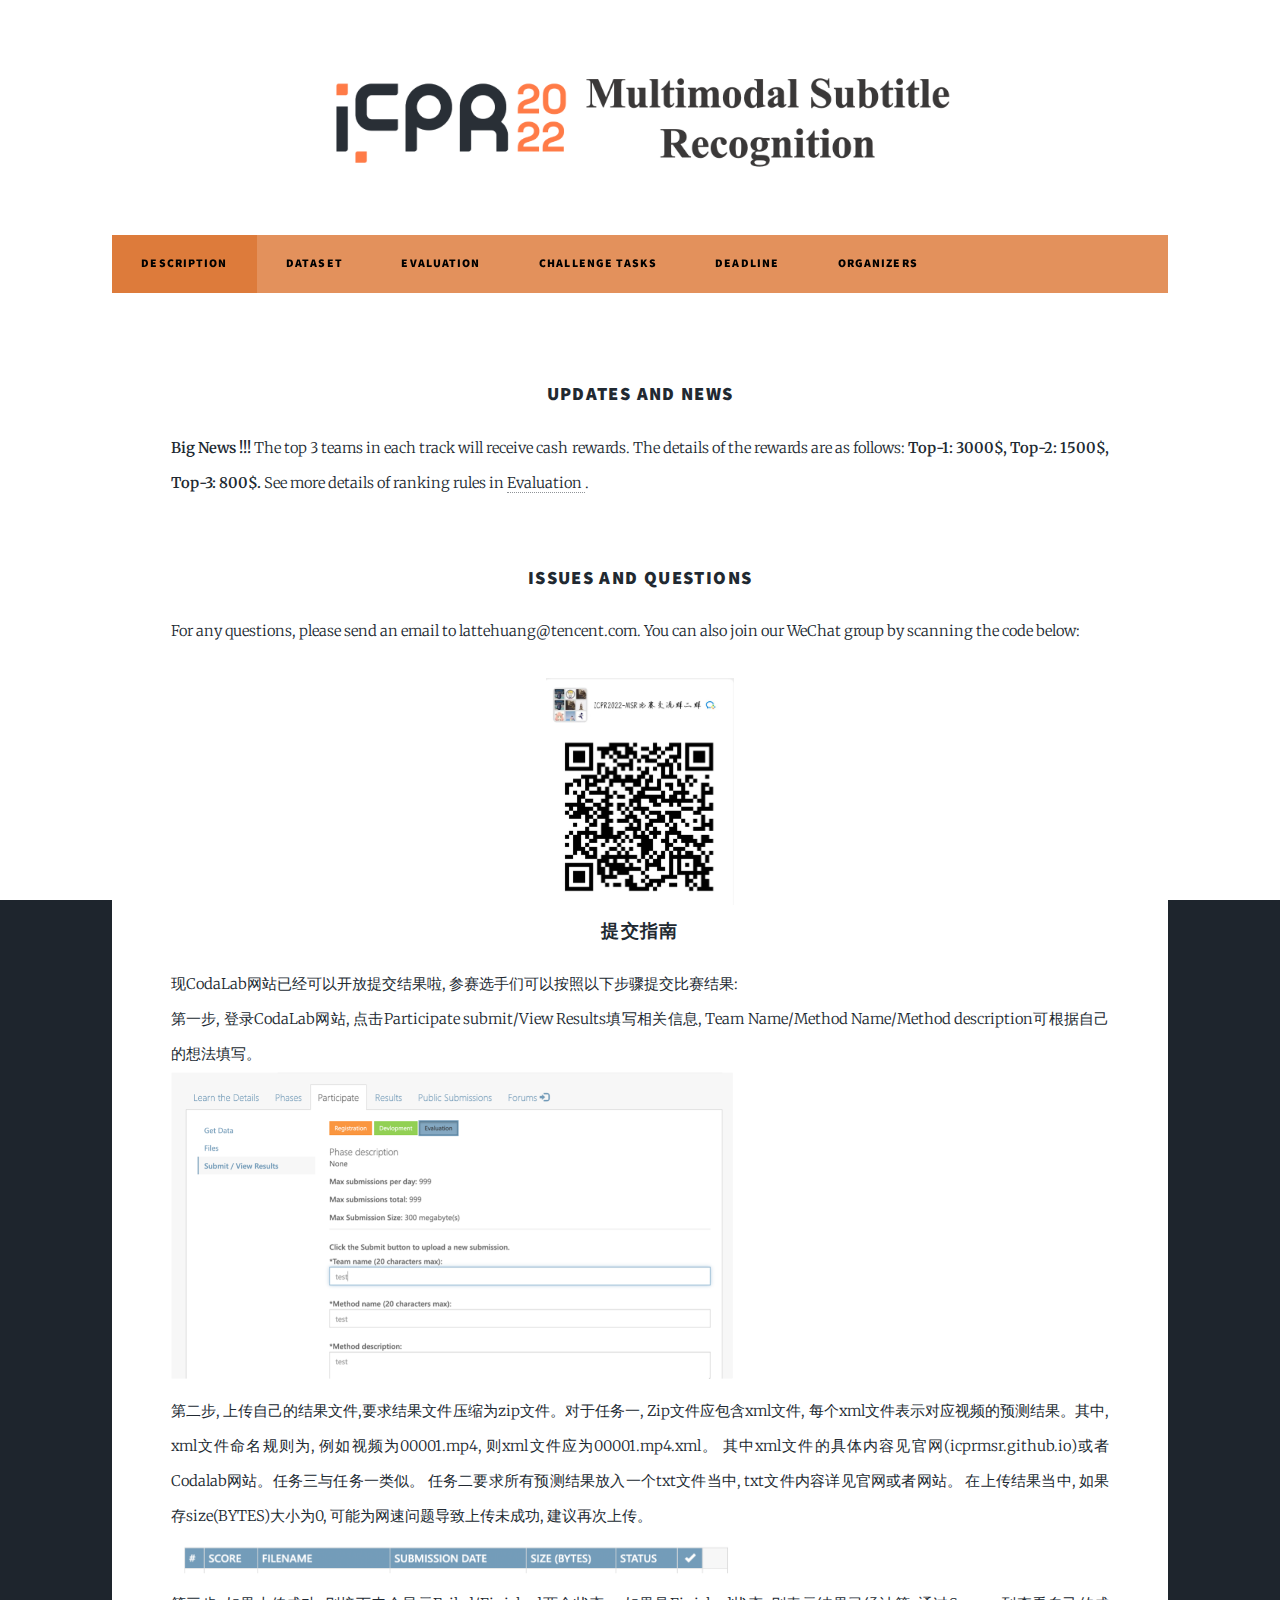
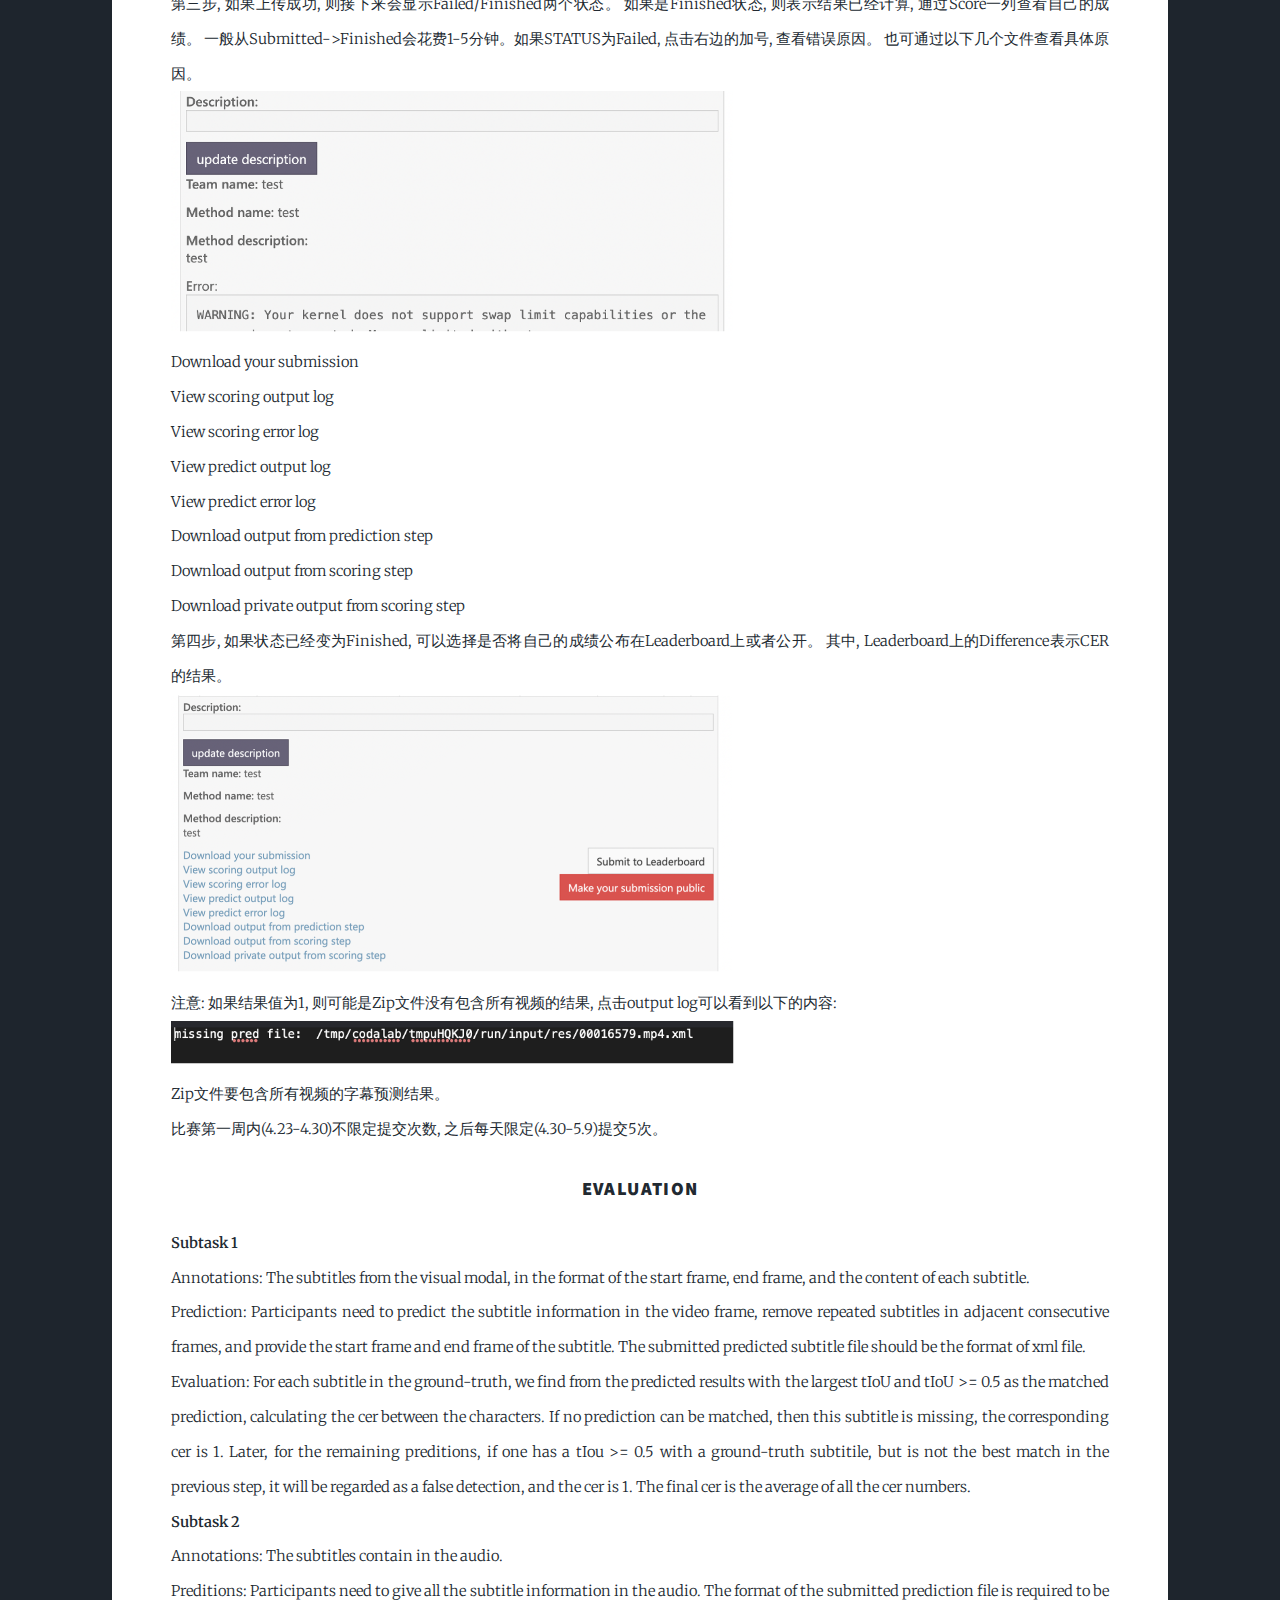
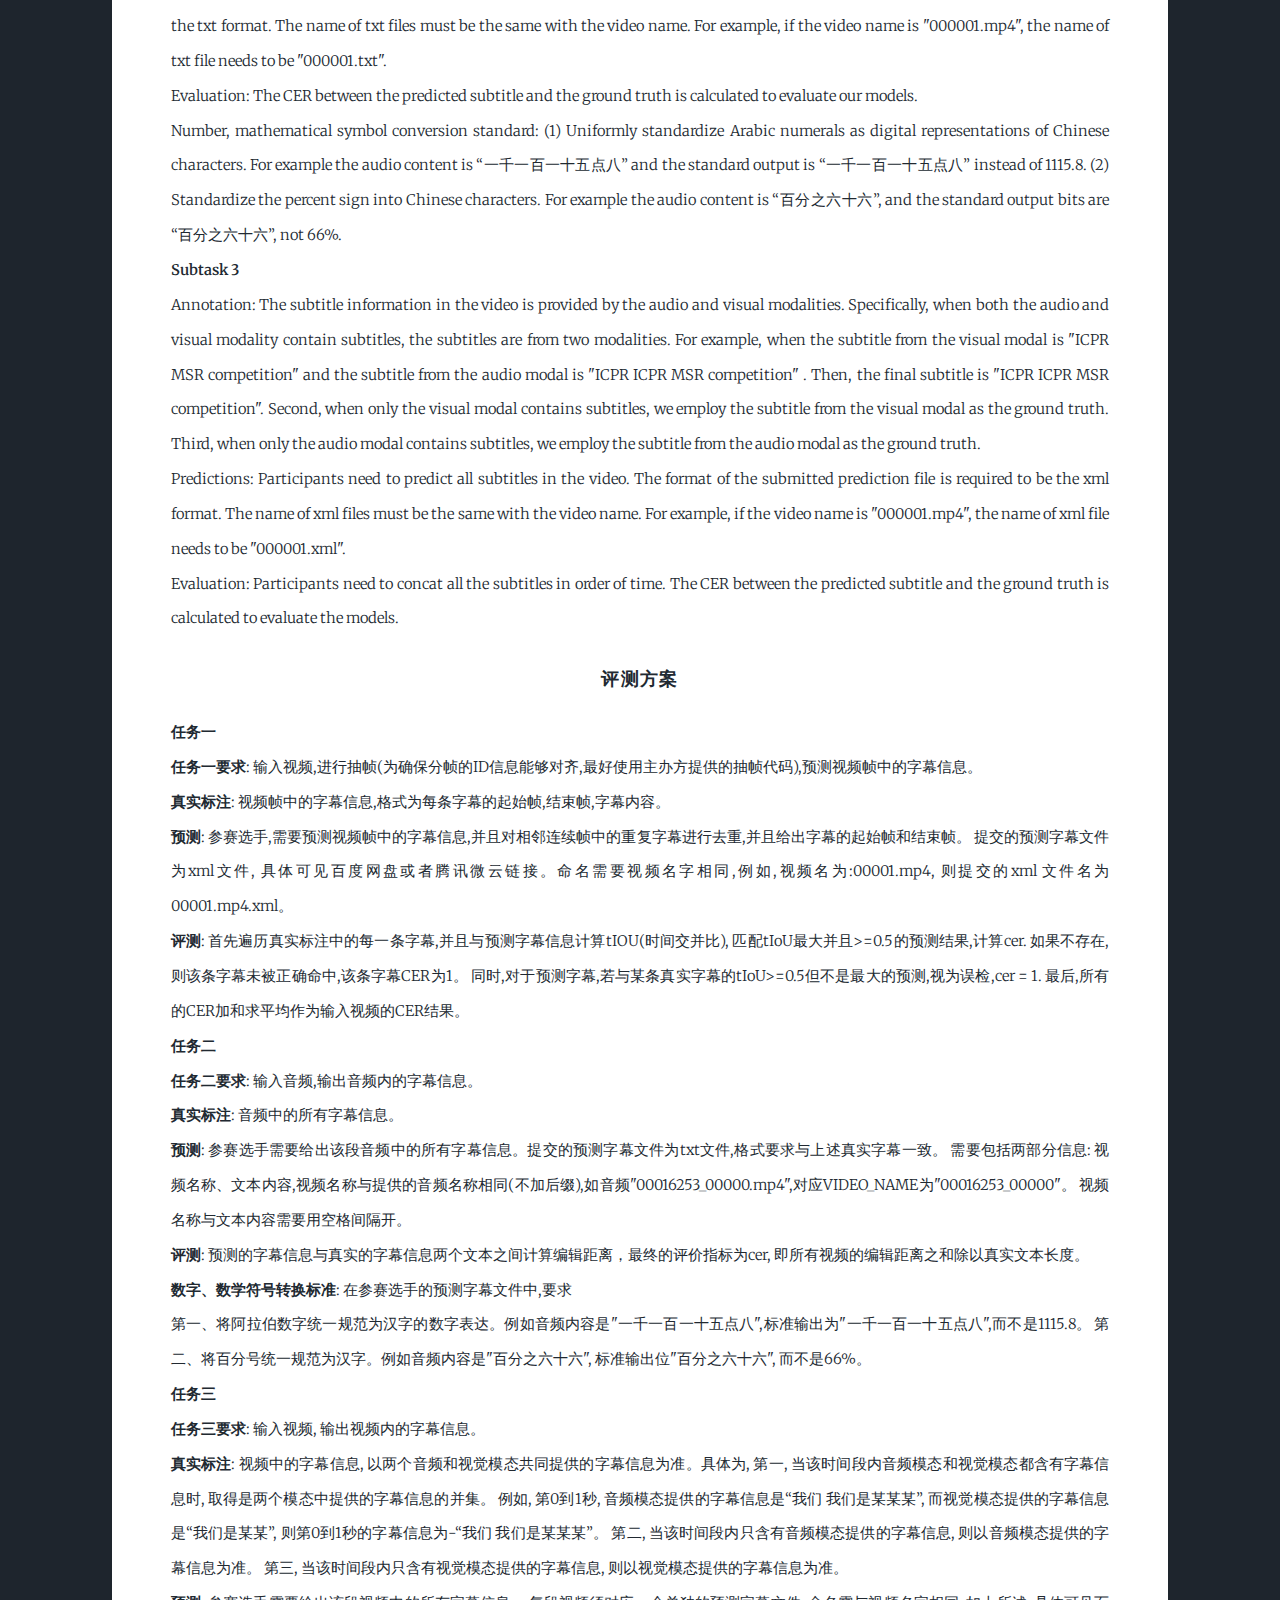
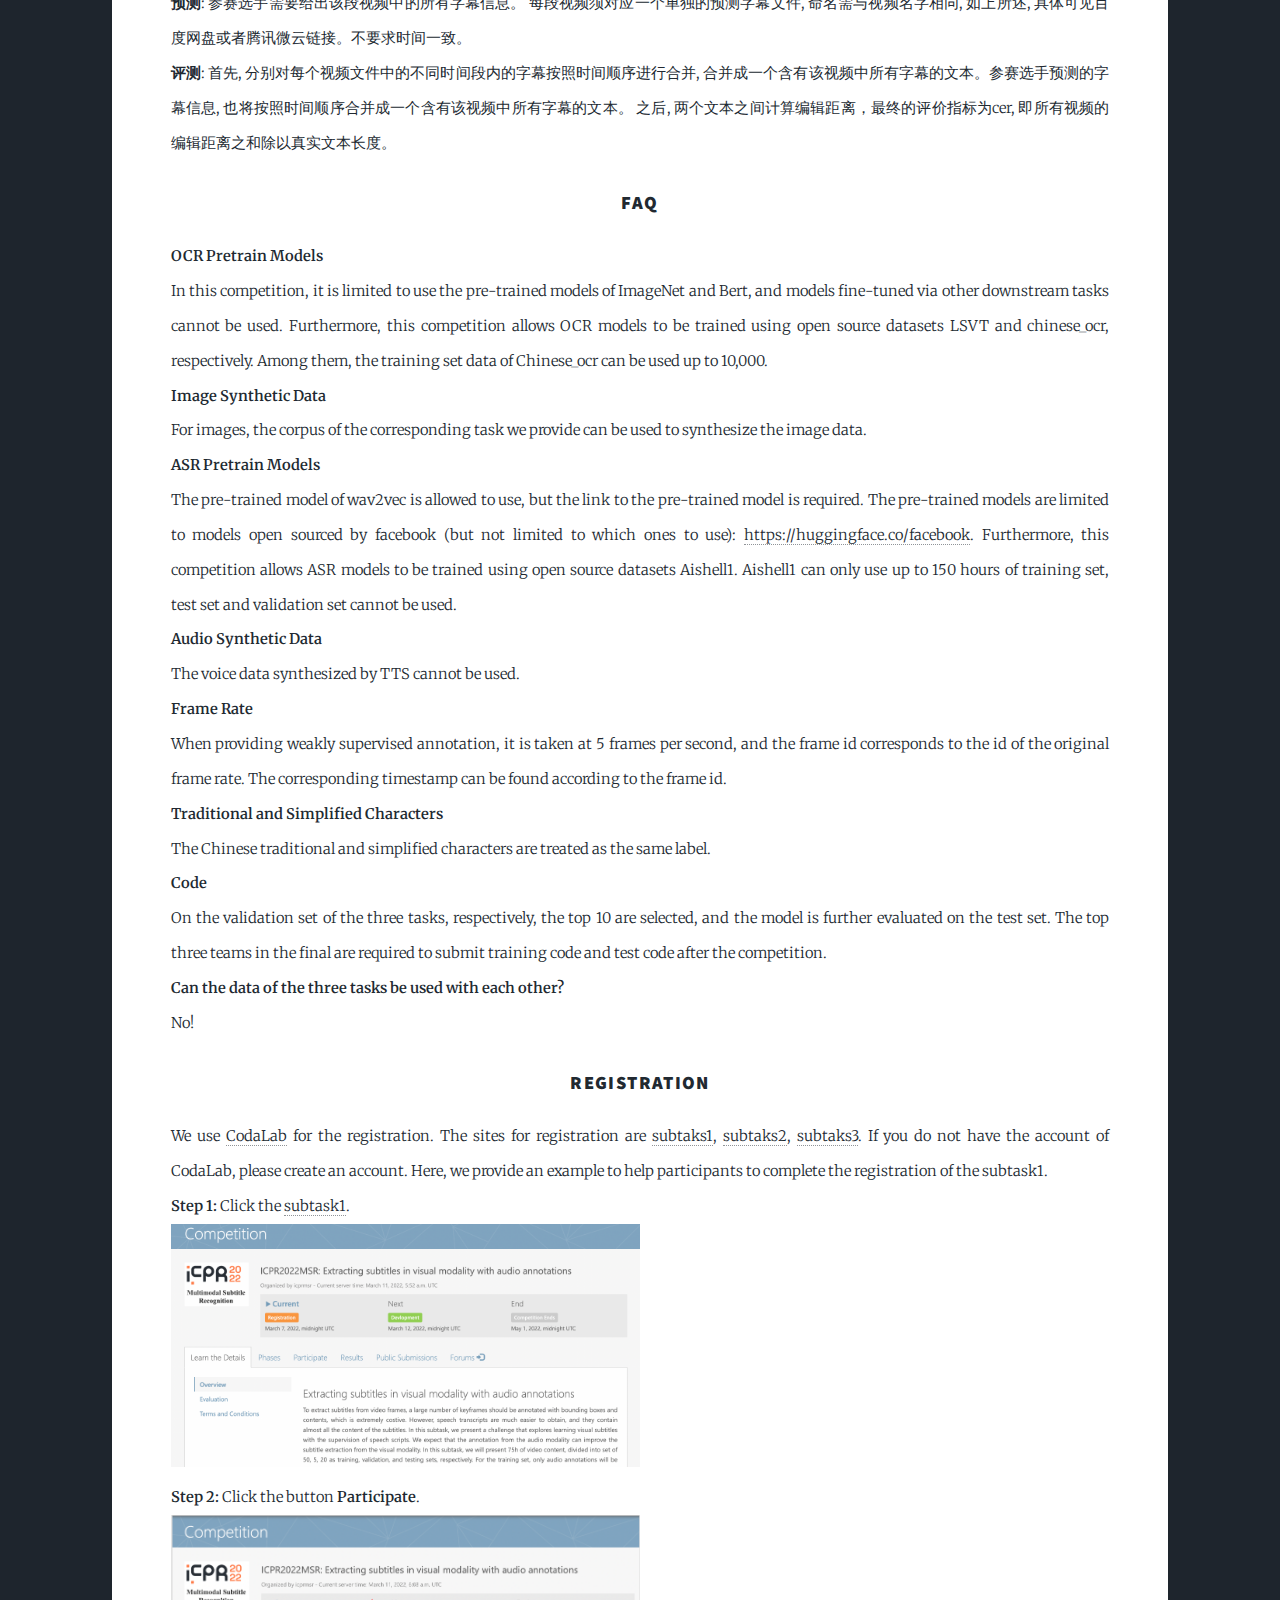
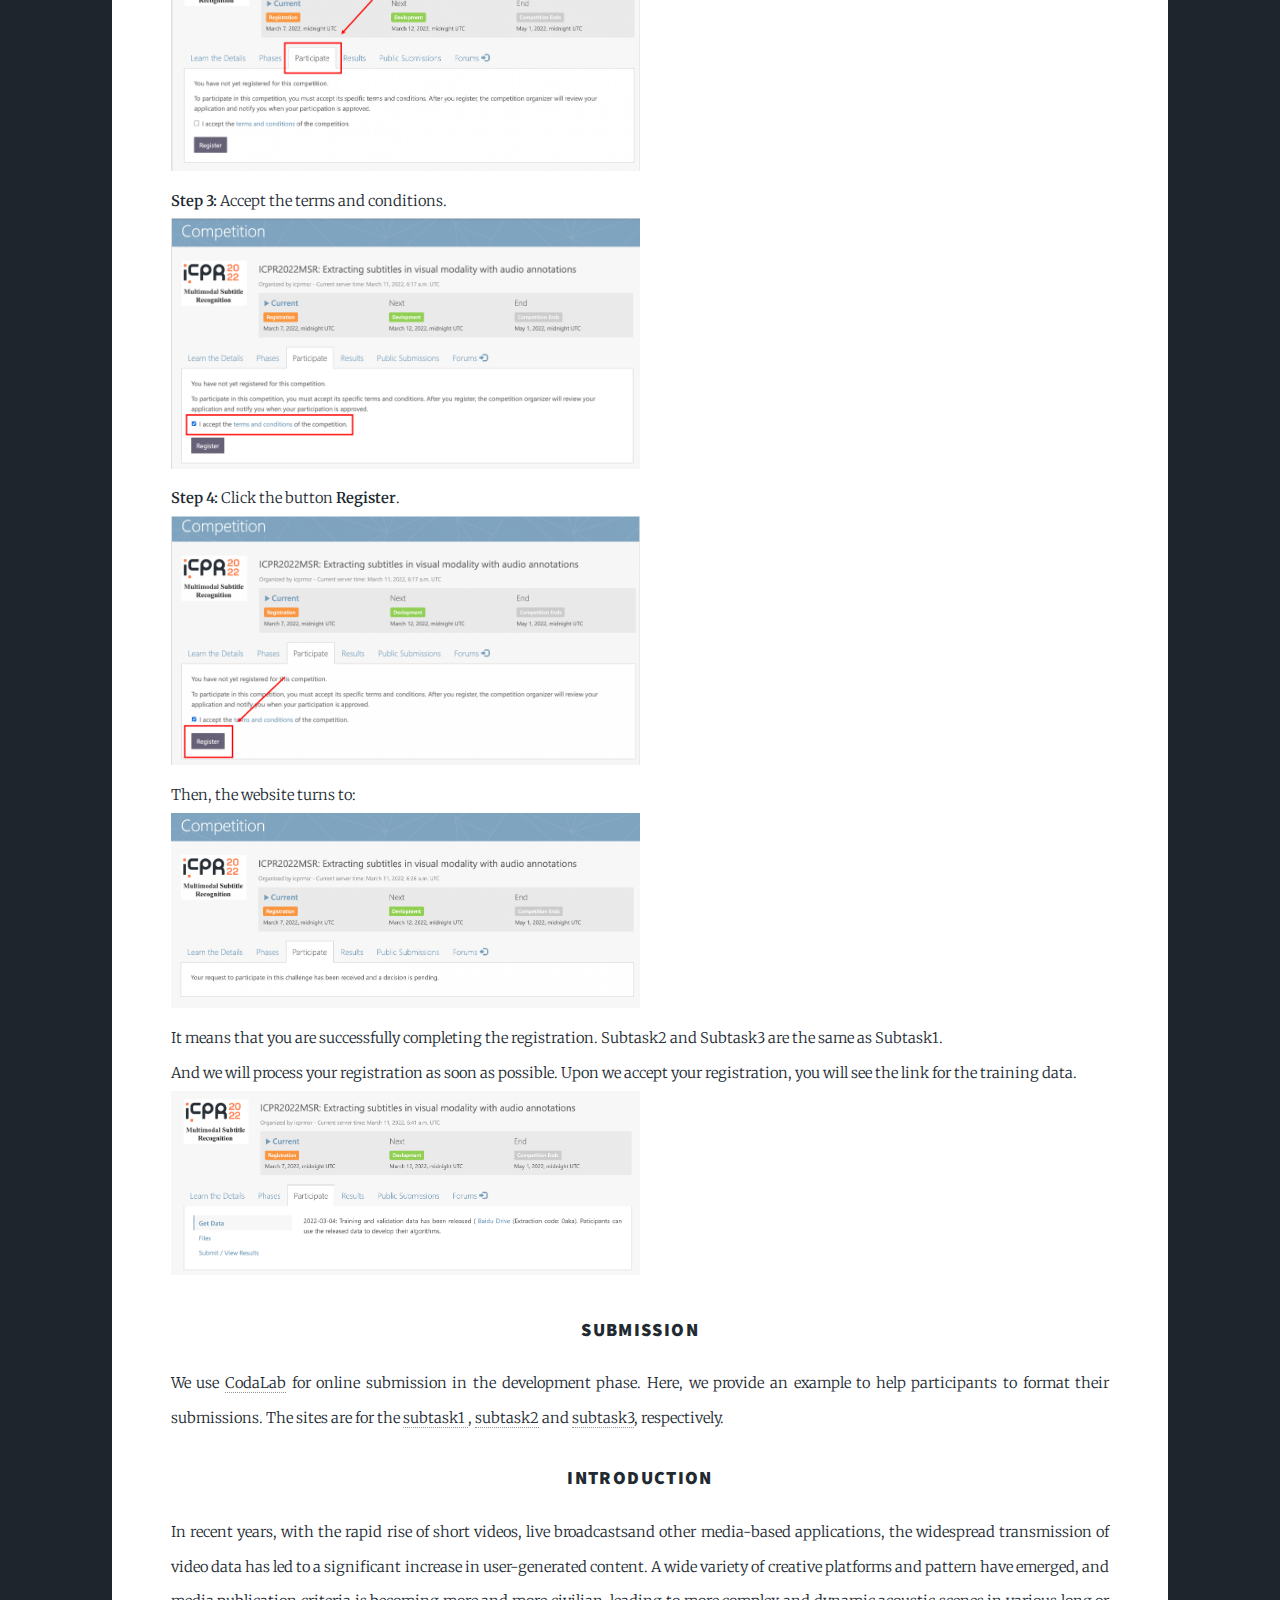
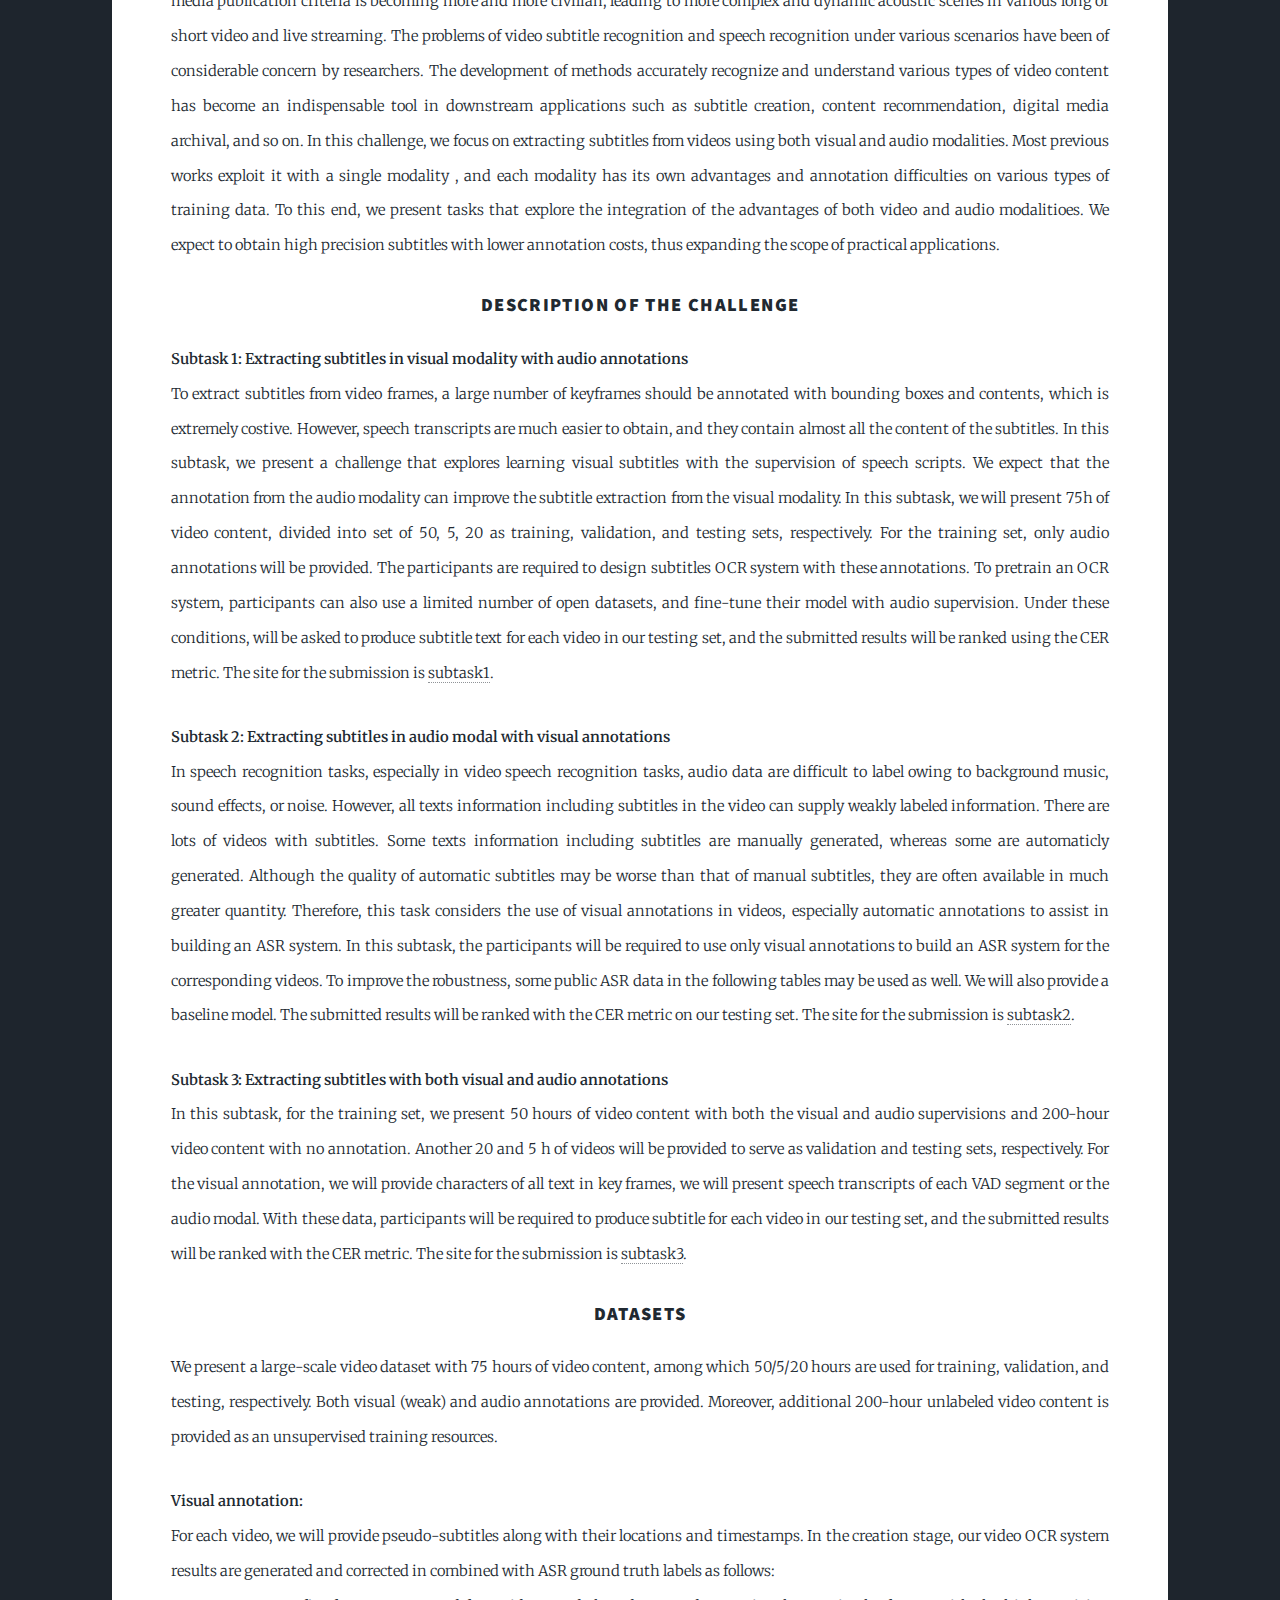
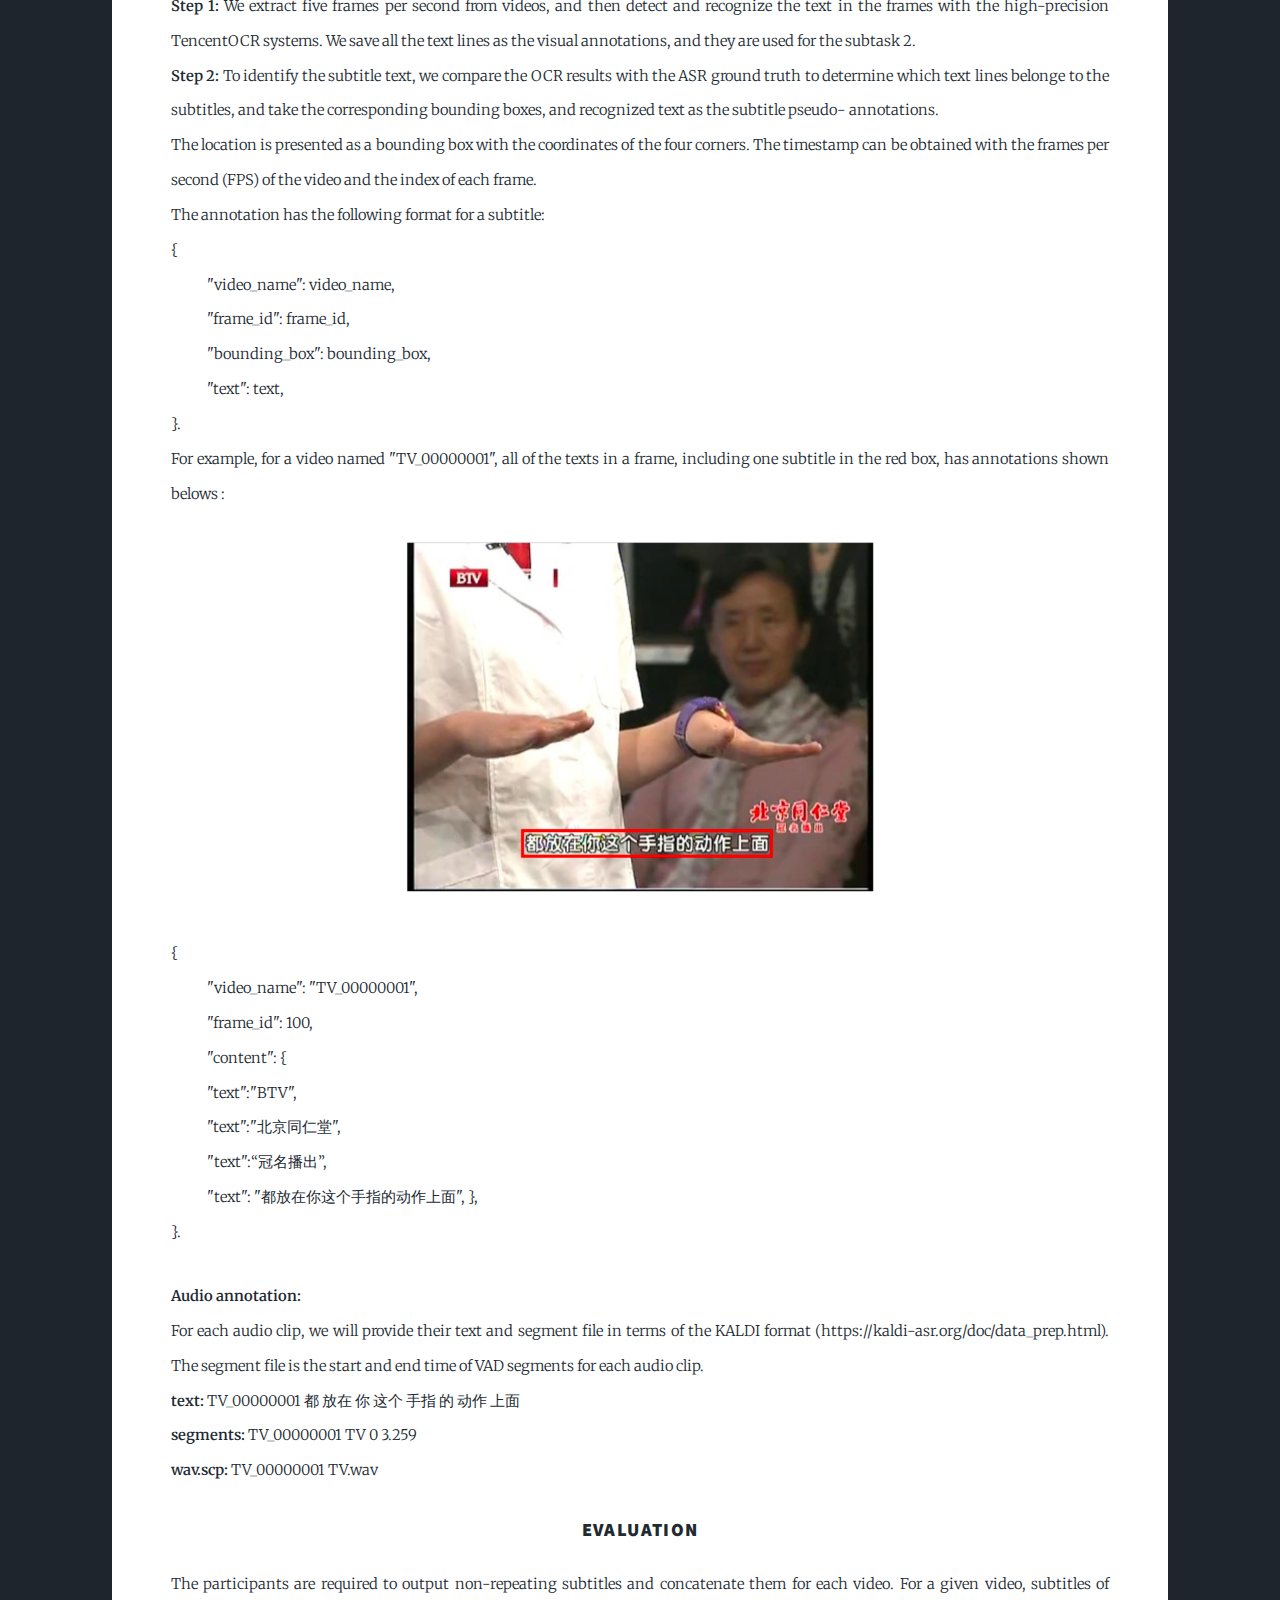
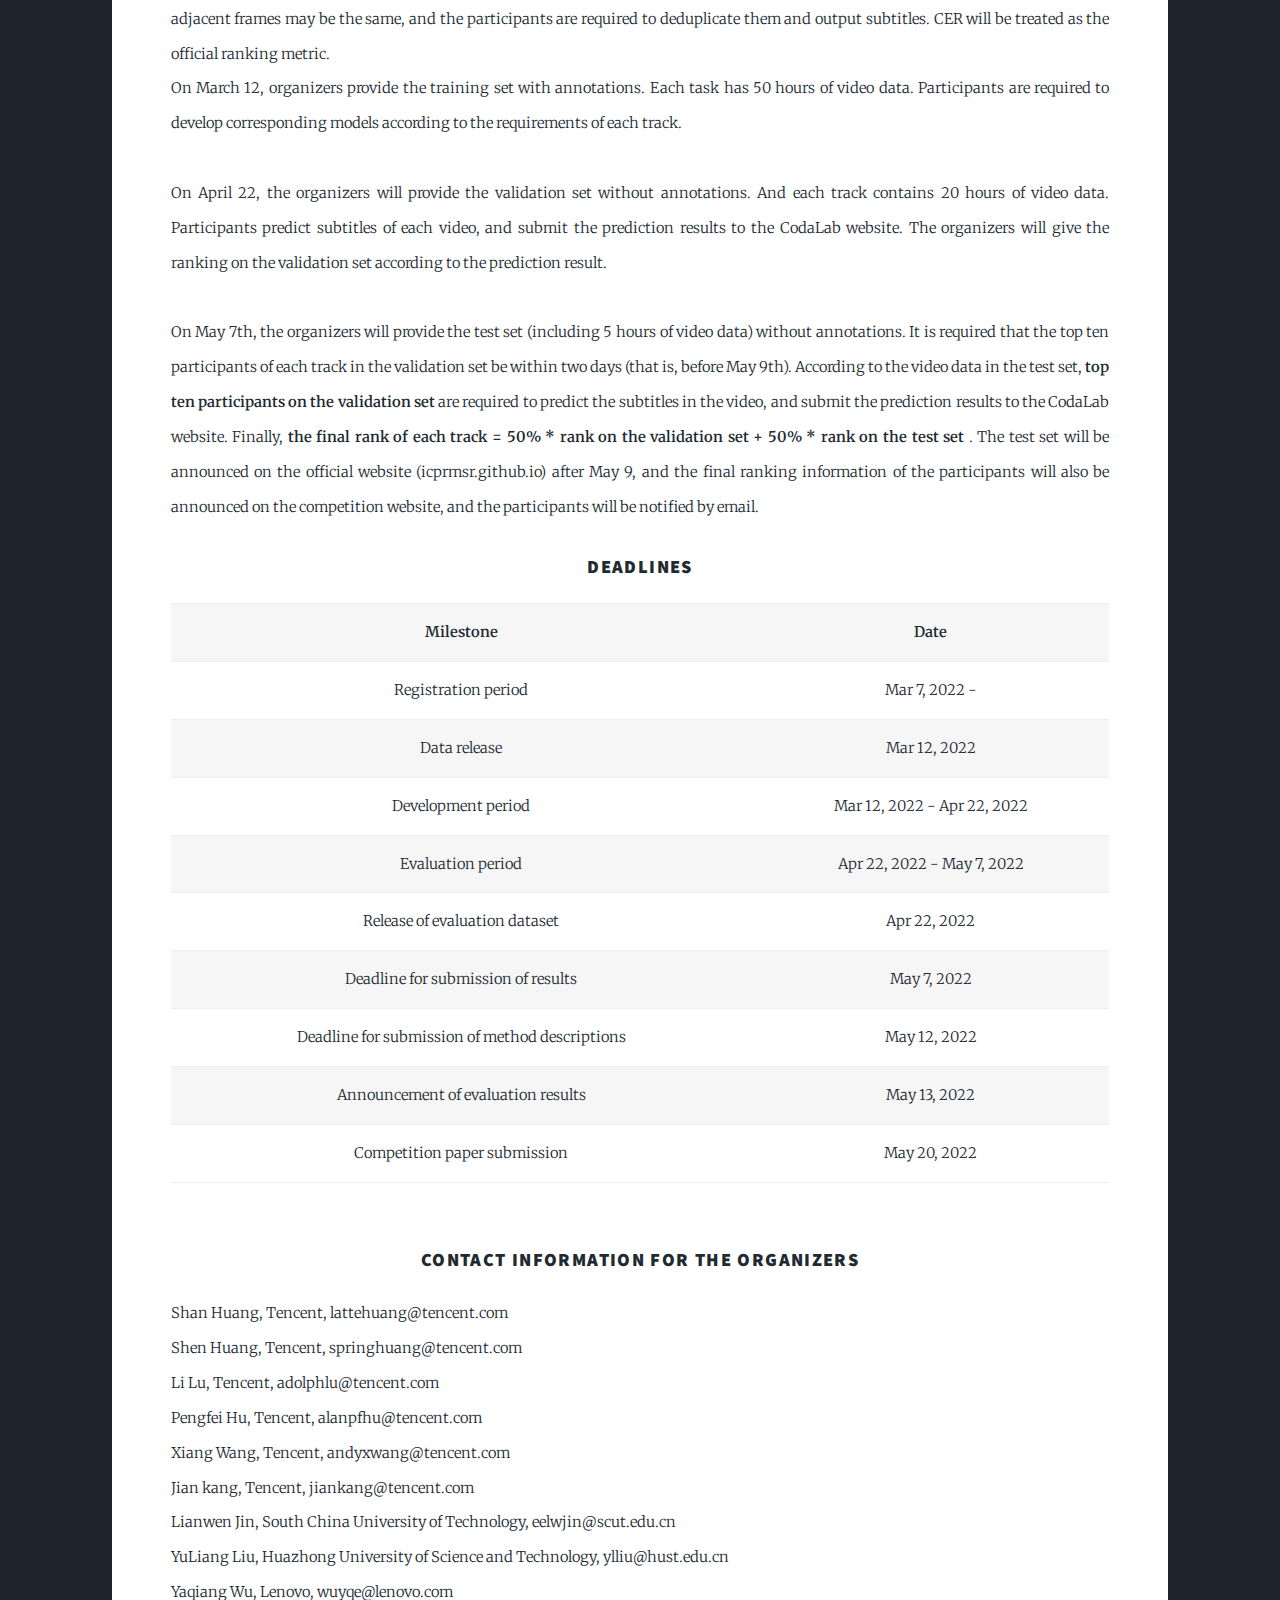
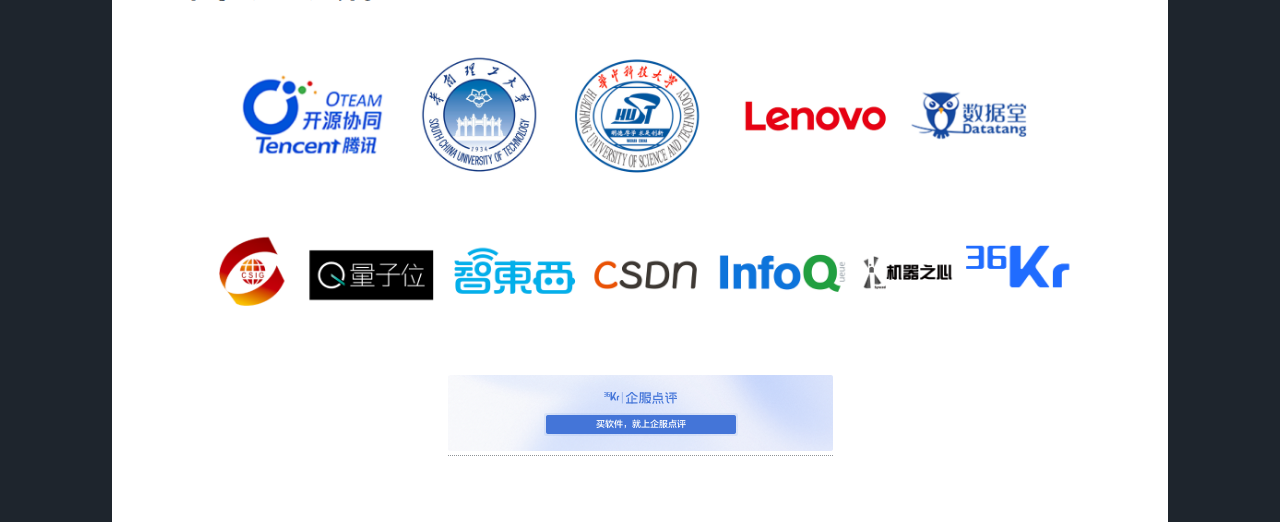
==== index.html @ c3931ec9 "Update index.html" ====
<!DOCTYPE HTML>
<!--
	Massively by HTML5 UP
	html5up.net | @ajlkn
	Free for personal and commercial use under the CCA 3.0 license (html5up.net/license)
-->
<html>
	<head>
		<title> ICPRMSR </title>
		<meta charset="utf-8" />
		<meta name="viewport" content="width=device-width, initial-scale=1, user-scalable=no" />
		<link rel="stylesheet" href="assets/css/main.css" />
		<noscript><link rel="stylesheet" href="assets/css/noscript.css" /></noscript>
	</head>
	<body class="is-preload">

		<!-- Wrapper -->
			<div id="wrapper" class="fade-in">

				<!-- Intro -->
					
					<header id="header">
						<!--   <a href="index.html" class="logo"> Description </a> -->
						<img src="images/title.png" width="50%" align="center">
					</header>
			
				<!-- Nav -->
					<nav id="nav">
						<ul class="links">
							<li class="active"><a href="index.html"> Description </a></li>
							<li><a href="dataset.html"> Dataset </a></li>
							<li><a href="elements.html"> Evaluation </a></li>
							<li><a href="challenge.html"> Challenge Tasks </a></li>
							<li><a href="deadline.html"> Deadline </a></li>
							<li><a href="organizers.html"> Organizers </a></li>
						</ul>
					</nav>

				<!-- Main -->
					<div id="main">

						<!-- Featured Post -->
							<article class="post featured">

							<h3> Updates and News </h3>
                            <p style="text-align:justify; text-justify:inter-ideograph;">
							<b>Big News !!! </b> The top 3 teams in each track will receive cash rewards. 
							The details of the rewards are as follows:
							<b>Top-1: 3000$,
							Top-2: 1500$,
							Top-3: 800$.</b>
							See more details of ranking rules in <a href="elements.html"> Evaluation </a>.
							</p>
							<br>
                            
							<h3> Issues and Questions </h3>

							<p>
							For any questions, please send an email to lattehuang@tencent.com.
							You can also join our WeChat group by scanning the code below:
							<br>
							</p>
							<img src="images/pic4.jpeg" width="20%" align="center" />
							<br>


							<h3> 提交指南 </h3>
							<p>
								现CodaLab网站已经可以开放提交结果啦, 参赛选手们可以按照以下步骤提交比赛结果:
								<br>
                                第一步, 登录CodaLab网站, 点击Participate submit/View Results填写相关信息, 
								Team Name/Method Name/Method description可根据自己的想法填写。
								<br>
								<img src="images/tj_1.png" width="60%" align="center" />
								<br>
								第二步, 上传自己的结果文件,要求结果文件压缩为zip文件。对于任务一, Zip文件应包含xml文件, 
								每个xml文件表示对应视频的预测结果。其中, xml文件命名规则为, 例如视频为00001.mp4, 则xml文件应为00001.mp4.xml。
								其中xml文件的具体内容见官网(icprmsr.github.io)或者Codalab网站。任务三与任务一类似。
								任务二要求所有预测结果放入一个txt文件当中, txt文件内容详见官网或者网站。
								在上传结果当中, 如果存size(BYTES)大小为0, 可能为网速问题导致上传未成功, 建议再次上传。
								<br>
								<img src="images/tj2.png" width="60%" align="center" />
								<br>
								第三步, 如果上传成功, 则接下来会显示Failed/Finished两个状态。
								如果是Finished状态, 则表示结果已经计算, 通过Score一列查看自己的成绩。
								一般从Submitted->Finished会花费1-5分钟。如果STATUS为Failed, 点击右边的加号, 查看错误原因。
								也可通过以下几个文件查看具体原因。
								<br>
								<img src="images/tj3.png" width="60%" align="center" />
								<br>
								Download your submission
								<br>
								View scoring output log
								<br>
								View scoring error log
								<br>
								View predict output log
								<br>
								View predict error log
								<br>
								Download output from prediction step
								<br>
								Download output from scoring step
								<br>
								Download private output from scoring step
                                <br>
								第四步, 如果状态已经变为Finished, 可以选择是否将自己的成绩公布在Leaderboard上或者公开。
								其中, Leaderboard上的Difference表示CER的结果。
								<br>
								<img src="images/tj4.png" width="60%" align="center" />
								<br>
								注意: 如果结果值为1, 则可能是Zip文件没有包含所有视频的结果, 点击output log可以看到以下的内容:
								<br>
								<img src="images/tj5.png" width="60%" align="center" />
								<br>
								Zip文件要包含所有视频的字幕预测结果。
								<br>
								比赛第一周内(4.23-4.30)不限定提交次数, 之后每天限定(4.30-5.9)提交5次。
								<br>
							</p>

							<h3> Evaluation </h3>
							<p>
								<b>Subtask 1</b>
								<br>
								Annotations: The subtitles from the visual modal, in the format of the start frame, 
								end frame, and the content of each subtitle.
								<br>
								Prediction: Participants need to predict the subtitle information in the video frame, 
								remove repeated subtitles in adjacent consecutive frames, 
								and provide the start frame and end frame of the subtitle. The submitted predicted subtitle file should be the format of xml file.
								<br>
								Evaluation: For each subtitle in the ground-truth, we find from the predicted results with the largest tIoU and tIoU >= 0.5 
								as the matched prediction, calculating the cer between the characters. If no prediction can be matched, then this subtitle is missing, 
								the corresponding cer is 1. Later, for the remaining preditions, if one has a tIou >= 0.5 with a ground-truth subtitile, 
								but is not the best match in the previous step, it will be regarded as a false detection, and the cer is 1. 
								The final cer is the average of all the cer numbers.
								<br>
								<b> Subtask 2</b>
								<br>
								Annotations: The subtitles contain in the audio.
								<br>
								Preditions:  Participants need to give all the subtitle information in the audio. 
								The format of the submitted prediction file is required to be the txt format. 
								The name of txt files must be the same with the video name. 
								For example, if the video name is "000001.mp4", the name of txt file needs to be "000001.txt". 
								<br>
								Evaluation: The CER between the predicted subtitle and the ground truth is calculated to evaluate our models.
								<br>
								Number, mathematical symbol conversion standard:
								(1) Uniformly standardize Arabic numerals as digital representations of Chinese characters. For example the audio content is “一千一百一十五点八” and the standard output is “一千一百一十五点八” instead of 1115.8.
								(2) Standardize the percent sign into Chinese characters. For example the audio content is “百分之六十六”, and the standard output bits are “百分之六十六”, not 66%.
								<br>

								<b> Subtask 3 </b>
								<br>
								Annotation: The subtitle information in the video is provided by the audio and visual modalities. 
								Specifically, when both the audio and visual modality contain subtitles, 
								the subtitles are from  two modalities. 
								For example, when the subtitle from the visual modal is "ICPR MSR competition" 
								and the subtitle from the audio modal is "ICPR ICPR MSR competition" . 
								Then, the final subtitle is "ICPR ICPR MSR competition". 
								Second, when only the visual modal contains subtitles, 
								we employ the subtitle from the visual modal as the ground truth. 
								Third, when only the audio modal contains subtitles, 
								we employ the subtitle from the audio modal as the ground truth.
								<br>
								Predictions: Participants need to predict all subtitles in the video. 
								The format of the submitted prediction file is required to be the xml format. 
								The name of xml files must be the same with the video name. 
								For example, if the video name is "000001.mp4", the name of xml file needs to be "000001.xml". 
								<br>
								Evaluation: Participants need to concat all the subtitles in order of time. 
								The CER between the predicted subtitle and the ground truth is calculated to evaluate the models. 
							</p>

							<h3> 评测方案 </h3>
							<p>
								<b> 任务一 </b>
								<br>
								<b>任务一要求</b>: 输入视频,进行抽帧(为确保分帧的ID信息能够对齐,最好使用主办方提供的抽帧代码),预测视频帧中的字幕信息。
								<br>
								<b>真实标注</b>: 视频帧中的字幕信息,格式为每条字幕的起始帧,结束帧,字幕内容。
								<br>
                                <b>预测</b>: 参赛选手,需要预测视频帧中的字幕信息,并且对相邻连续帧中的重复字幕进行去重,并且给出字幕的起始帧和结束帧。
								提交的预测字幕文件为xml文件, 具体可见百度网盘或者腾讯微云链接。命名需要视频名字相同,例如,视频名为:00001.mp4, 则提交的xml
								文件名为00001.mp4.xml。
								<br>
								<b>评测</b>: 首先遍历真实标注中的每一条字幕,并且与预测字幕信息计算tIOU(时间交并比),
								匹配tIoU最大并且>=0.5的预测结果,计算cer. 如果不存在,则该条字幕未被正确命中,该条字幕CER为1。
								同时,对于预测字幕,若与某条真实字幕的tIoU>=0.5但不是最大的预测,视为误检,cer = 1.
								最后,所有的CER加和求平均作为输入视频的CER结果。
                                <br>
								<b> 任务二 </b>
								<br>
								<b>任务二要求</b>: 输入音频,输出音频内的字幕信息。
								<br>
							    <b>真实标注</b>: 音频中的所有字幕信息。
                                <br>
								<b>预测</b>: 参赛选手需要给出该段音频中的所有字幕信息。提交的预测字幕文件为txt文件,格式要求与上述真实字幕一致。
								需要包括两部分信息: 视频名称、文本内容,视频名称与提供的音频名称相同(不加后缀),如音频"00016253_00000.mp4",对应VIDEO_NAME为"00016253_00000"。
								视频名称与文本内容需要用空格间隔开。
								<br>
								<b>评测</b>: 预测的字幕信息与真实的字幕信息两个文本之间计算编辑距离，最终的评价指标为cer, 即所有视频的编辑距离之和除以真实文本长度。
                                <br>
								<b>数字、数学符号转换标准</b>:
								在参赛选手的预测字幕文件中,要求
								<br>
								第一、将阿拉伯数字统一规范为汉字的数字表达。例如音频内容是"一千一百一十五点八",标准输出为"一千一百一十五点八",而不是1115.8。
								第二、将百分号统一规范为汉字。例如音频内容是"百分之六十六", 标准输出位"百分之六十六", 而不是66%。
                                <br>
								<b>任务三</b>
								<br>
								<b>任务三要求</b>: 输入视频, 输出视频内的字幕信息。
								<br> 
								<b>真实标注</b>: 视频中的字幕信息, 以两个音频和视觉模态共同提供的字幕信息为准。具体为,
								第一, 当该时间段内音频模态和视觉模态都含有字幕信息时, 取得是两个模态中提供的字幕信息的并集。
								例如, 第0到1秒, 音频模态提供的字幕信息是“我们 我们是某某某”, 而视觉模态提供的字幕信息是“我们是某某”, 则第0到1秒的字幕信息为-“我们 我们是某某某”。 
								第二, 当该时间段内只含有音频模态提供的字幕信息, 则以音频模态提供的字幕信息为准。
								第三, 当该时间段内只含有视觉模态提供的字幕信息, 则以视觉模态提供的字幕信息为准。
								<br>
								<b>预测</b>: 参赛选手需要给出该段视频中的所有字幕信息。
								每段视频须对应一个单独的预测字幕文件, 命名需与视频名字相同, 如上所述, 具体可见百度网盘或者腾讯微云链接。不要求时间一致。
								<br>
								<b>评测</b>: 首先, 分别对每个视频文件中的不同时间段内的字幕按照时间顺序进行合并, 
								合并成一个含有该视频中所有字幕的文本。参赛选手预测的字幕信息, 也将按照时间顺序合并成一个含有该视频中所有字幕的文本。
								之后, 两个文本之间计算编辑距离，最终的评价指标为cer, 即所有视频的编辑距离之和除以真实文本长度。
								<br>
							</p>


							





                            <h3> FAQ </h3>
                            <p>
                            <b> OCR Pretrain Models</b>
							<br>
                            In this competition, it is limited to use the pre-trained models of ImageNet and Bert, 
							and models fine-tuned via other downstream tasks cannot be used. 
                            Furthermore, this competition allows OCR models to be trained 
							using open source datasets LSVT and chinese_ocr, respectively. 
                            Among them, the training set data of Chinese_ocr can be used up to 10,000. 
							<br>
							<b>Image Synthetic Data</b>
							<br>
						    For images, the corpus of the corresponding task we provide can be used to synthesize the image data.
							<br>
							<b> ASR Pretrain Models</b>
							<br>
							The pre-trained model of wav2vec is allowed to use, but the link to the pre-trained model is required.
							The pre-trained models are limited to models open sourced by facebook 
							(but not limited to which ones to use): <a href="https://huggingface.co/facebook">https://huggingface.co/facebook</a>.
							Furthermore, this competition allows ASR models to be trained using open source datasets Aishell1. 
							Aishell1 can only use up to 150 hours of training set, test set and validation set cannot be used.
							<br>
							<b>Audio Synthetic Data</b>
							<br>
							The voice data synthesized by TTS cannot be used.
							<br>
                            <b> Frame Rate </b>
							<br>
							When providing weakly supervised annotation, it is taken at 5 frames per second, 
							and the frame id corresponds to the id of the original frame rate. 
							The corresponding timestamp can be found according to the frame id.
                            <br>
							<b> Traditional and Simplified Characters</b>
							<br>
							The Chinese traditional and simplified characters are treated as the same label.
							<br>
							<b>Code</b>
							<br>
                            On the validation set of the three tasks, respectively, the top 10 are selected, and the model is further evaluated on the test set. 
							The top three teams in the final are required to submit training code and test code after the competition.
							<br>
							<b>Can the data of the three tasks be used with each other?</b>
							<br>
							No!
							<br>
							
						    </p>
							
                            

   



							<h3>
								Registration
							</h3>
							<p style="text-align:justify; text-justify:inter-ideograph;">
								
								We use <a href="https://codalab.lisn.upsaclay.fr/">CodaLab</a> for the registration.
								The sites for registration are <a href = "https://codalab.lisn.upsaclay.fr/competitions/2415#participate">subtaks1</a>, <a href = "https://codalab.lisn.upsaclay.fr/competitions/2417#participate">subtaks2</a>,
								<a href = "https://codalab.lisn.upsaclay.fr/competitions/2418#participate">subtaks3</a>.
								If you do not have the account of CodaLab, please create an account.
                                Here, we provide an example to help participants to complete the registration of the subtask1.
								<br> 
								<b>Step 1:</b> Click the <a href = "https://codalab.lisn.upsaclay.fr/competitions/2415#participate">subtask1</a>. 
								<br>
								<img src="images/subtask1.png" width="50%" align="center" />
                                <br>
								<b>Step 2:</b> Click the button <b>Participate</b>.
								<br>
								<img src="images/partipate.png" width="50%" align="center" />
								<br>
                                <b>Step 3:</b> Accept the terms and conditions.
								<br>
								<img src="images/accept.png" width="50%" align="center" />
								<br>
								<b>Step 4:</b> Click the button <b>Register</b>.
								<br>
								<img src="images/res.png" width="50%" align="center" />
								<br>
								Then, the website turns to:
								<br>
								<img src="images/final.png" width="50%" align="center" />
								<br>
								It means that you are successfully completing the registration.
							    Subtask2 and Subtask3 are the same as Subtask1.
							    <br>
								And we will process your registration as soon as possible. 
								Upon we accept your registration, you will see the link for the training data.
								<br>
								<img src="images/data.png" width="50%" align="center" />
								<!--2022-03-04: Training and validation data has been released <a href="https://drive.google.com/drive/folders/1d1n-A1_dw2cfntt576wyJLG8GMp2A_B0?usp=sharing"> Google Drive</a> <a href="https://pan.baidu.com/s/12GtbAgjwd_Bpp3DxU94QFQ">Baidu Drive</a> (Extraction code: 0aka). 
								Paticipants can use the released data to develop their algorithms.-->
								<br>
							</p>

							<h3>
								Submission
							</h3>

							<p>
							We use <a href="https://codalab.lisn.upsaclay.fr/">CodaLab</a> for online submission in the development phase. 
							Here, we provide an example to help participants to format their submissions. 
							The sites are for the <a href="https://codalab.lisn.upsaclay.fr/competitions/2415">subtask1 </a>, <a href="https://codalab.lisn.upsaclay.fr/competitions/2417"> subtask2</a> and <a href="https://codalab.lisn.upsaclay.fr/competitions/2418"> subtask3</a>, respectively.
							</p>
	
						    <h3> Introduction </h3>
							<p style="text-align:justify; text-justify:inter-ideograph;"> 
									In recent years, with the rapid rise of short videos, live broadcastsand other media-based applications, the widespread transmission of video data has led to a significant
									increase in user-generated content. 
									A wide variety of creative platforms and pattern have emerged, and media publication criteria is becoming more and more civilian,
									leading to more complex and dynamic acoustic scenes in various long or short video and live streaming. 
									The problems of video subtitle recognition and speech recognition under various scenarios have been of considerable concern by researchers. 
									The development of methods accurately recognize and understand various types of video content has become an indispensable tool in downstream applications such as subtitle creation, content recommendation, digital media
									archival, and so on. 
									In this challenge, we focus on extracting subtitles from videos using both visual and audio modalities. Most previous works exploit it with a single modality , and each modality has its own
									advantages and annotation difficulties on various types of training data. 
									To this end, we present tasks that explore the integration of the advantages of both video and audio modalitioes. 
									We expect to obtain high precision subtitles with lower annotation costs, thus expanding the scope of practical applications.
							</p>
								
					
						<h3> Description of the Challenge </h3>
					    <p style="text-align:justify; text-justify:inter-ideograph;">
						<b> Subtask 1: Extracting subtitles in visual modality with audio annotations </b>
						<br>
						To extract subtitles from video frames, a large number of keyframes should be
						annotated with bounding boxes and contents, which is extremely costive. However,
						speech transcripts are much easier to obtain, and they contain almost all the content of
						the subtitles. In this subtask, we present a challenge that explores learning visual
						subtitles with the supervision of speech scripts. We expect that the annotation from
						the audio modality can improve the subtitle extraction from the visual modality.
						In this subtask, we will present 75h of video content, divided into set of 50, 5, 20 as
						training, validation, and testing sets, respectively. For the training set, only audio
						annotations will be provided. The participants are required to design subtitles OCR
						system with these annotations. To pretrain an OCR system, participants can also use a
						limited number of open datasets, and fine-tune their model with audio supervision.
						Under these conditions, will be asked to produce subtitle text for each video in our
						testing set, and the submitted results will be ranked using the CER metric.
						The site for the submission is <a href="https://codalab.lisn.upsaclay.fr/competitions/2415">subtask1</a>.
						</p>
						
						<p style="text-align:justify; text-justify:inter-ideograph;">
						<b> Subtask 2: Extracting subtitles in audio modal with visual annotations </b>
						<br>
						In speech recognition tasks, especially in video speech recognition tasks, audio data
						are difficult to label owing to background music, sound effects, or noise. However, all
						texts information including subtitles in the video can supply weakly labeled
						information.
						There are lots of videos with subtitles. Some texts information including
						subtitles are manually generated, whereas some are automaticly generated.
						Although the quality of automatic subtitles may be worse than that of manual subtitles, they are
						often available in much greater quantity.
 						Therefore, this task considers the use of
 						visual annotations in videos, especially automatic annotations to assist in building an
						ASR system.
						In this subtask, the participants will be required to use only visual annotations to
						build an ASR system for the corresponding videos. To improve the robustness, some
						public ASR data in the following tables may be used as well. We will also provide a
						baseline model. The submitted results will be ranked with the CER metric on our
						testing set.
						The site for the submission is <a href="https://codalab.lisn.upsaclay.fr/competitions/2417">subtask2</a>.
						</p>
                        
						<p style="text-align:justify; text-justify:inter-ideograph;">
							<b>Subtask 3: Extracting subtitles with both visual and audio annotations</b>
							<br>
							In this subtask, for the training set, we present 50 hours of video content with both the
							visual and audio supervisions and 200-hour video content with no annotation.
							Another 20 and 5 h of videos will be provided to serve as validation and testing sets, respectively. 
							For the visual annotation, we will provide characters of all text in key frames, we will present speech transcripts of
							each VAD segment or the audio modal. With these data, participants will be required to produce
							 subtitle for each video in our testing set, and the submitted results will be ranked with
							the CER metric.
							The site for the submission is <a href="https://codalab.lisn.upsaclay.fr/competitions/2418">subtask3</a>.
						</p>

						<h3> Datasets </h3>
						<p style="text-align:justify; text-justify:inter-ideograph;"> 
							We present a large-scale video dataset with 75 hours of video content, among which
							50/5/20 hours are used for training, validation, and testing, respectively. Both visual
							(weak) and audio annotations are provided. Moreover, additional 200-hour unlabeled
							video content is provided as an unsupervised training resources.
						</p>
						
                            <p style="text-align:justify; text-justify:inter-ideograph;"> 
								<b> Visual annotation: </b>
                                <br>
								For each video, we will provide pseudo-subtitles along with their locations and
								timestamps. In the creation stage, our video OCR system results are generated and
								corrected in combined with ASR ground truth labels as follows:
								<br/>
								<b>Step 1:</b> We extract five frames per second from videos, and then detect and recognize
							   the text in the frames with the high-precision TencentOCR systems. We save all the
							   text lines as the visual annotations, and they are used for the subtask 2.
							   <br/>
							   <b>Step 2:</b> To identify the subtitle text, we compare the OCR results with the ASR
							   ground truth to determine which text lines belonge to the subtitles, and take the
							   corresponding bounding boxes, and recognized text as the subtitle pseudo-
							   annotations.
							   <br/>
							   The location is presented as a bounding box with the coordinates of the four
							   corners. The timestamp can be obtained with the frames per second (FPS) of the video
							   and the index of each frame.
							   <br/>
							   The annotation has the following format for a subtitle:
							   <br/>
							   {
								<br>
								&nbsp; &nbsp; &nbsp; &nbsp; &nbsp; &nbsp; "video_name": video_name, 
								<br>
								&nbsp; &nbsp; &nbsp; &nbsp; &nbsp; &nbsp; "frame_id": frame_id,
								<br>
								&nbsp; &nbsp; &nbsp; &nbsp; &nbsp; &nbsp; "bounding_box": bounding_box, 
								 <br>
								&nbsp; &nbsp; &nbsp; &nbsp; &nbsp; &nbsp; "text": text,
								<br>
								}.
								<br/>
								For example, for a video named "TV_00000001", all of the texts in a frame, including one subtitle in the red box, has annotations shown belows :
								<br/>
							</p>
							<p style="text-align:center;">
								<img src="images/pic1.png" width="50%" align="center" />
							</p>
							<p style="text-align:justify; text-justify:inter-ideograph;">
								{
									<br>
									&nbsp; &nbsp; &nbsp; &nbsp; &nbsp; &nbsp; "video_name": "TV_00000001",
                                    <br>
									&nbsp; &nbsp; &nbsp; &nbsp; &nbsp; &nbsp; "frame_id": 100,
									<br>
									&nbsp; &nbsp; &nbsp; &nbsp; &nbsp; &nbsp; "content":  {
									<br>
									&nbsp; &nbsp; &nbsp; &nbsp; &nbsp; &nbsp; "text":"BTV", 
									<br>
									&nbsp; &nbsp; &nbsp; &nbsp; &nbsp; &nbsp; "text":"北京同仁堂", 
									<br>
                                    &nbsp; &nbsp; &nbsp; &nbsp; &nbsp; &nbsp; "text":“冠名播出”,
									<br>
									&nbsp; &nbsp; &nbsp; &nbsp; &nbsp; &nbsp; "text": "都放在你这个手指的动作上面", },
									<br>
								}.

							</p>
							
							<p style="text-align:justify; text-justify:inter-ideograph;">
								<b> Audio annotation: </b>
                                <br>
								For each audio clip, we will provide their text and segment file in terms of the KALDI
								format (https://kaldi-asr.org/doc/data_prep.html). The segment file is the start and end
								time of VAD segments for each audio clip.
								<br/>
								<b>text:</b> TV_00000001 都 放在 你 这个 手指 的 动作 上面 
								<br/>
								<b>segments:</b> TV_00000001 TV 0 3.259
								<br/>
								<b>wav.scp:</b> TV_00000001 TV.wav							
							</p>

							<h3> Evaluation </h3>
							<p style="text-align:justify; text-justify:inter-ideograph;">
							The participants are required to output non-repeating subtitles and concatenate them
							for each video. For a given video, subtitles of adjacent frames may be the same, and
							the participants are required to deduplicate them and output subtitles. CER will be treated as
							the official ranking metric.
                            <br>
							On March 12, organizers provide the training set with annotations. Each task has 50 hours of video data. 
							Participants are required to develop corresponding models according to the requirements of each track.
                            <br/>
                            <br>
							On April 22, the organizers will provide the validation set without annotations. And each track contains 20 hours of video data. 
							Participants predict subtitles of each video, and submit the prediction results to the CodaLab website. 
							The organizers will give the ranking on the validation set according to the prediction result.
                            <br/>
                            <br>
							On May 7th, the organizers will provide the test set (including 5 hours of video data) without annotations. 
							It is required that the top ten participants of each track in the validation set be within two days (that is, before May 9th). 
							According to the video data in the test set, <b> top ten participants on the validation set </b> are required to predict the subtitles in the video, 
							and submit the prediction results to the CodaLab website.
							Finally, <b> the final rank of each track = 50% * rank on the validation set + 50% * rank on the test set </b>. 
							The test set will be announced on the official website (icprmsr.github.io) after May 9, 
							and the final ranking information of the participants will also be announced on the competition website, 
							and the participants will be notified by email.

							
							<h3> Deadlines </h3>
                            <table >
								<tr>
									<td> <b> Milestone </b> </td>
									<td> <b> Date </b> </td>
								</tr>
								<tr>
									<td> Registration period </td>
									<td> Mar 7, 2022 -  </td>
								</tr>
								<tr>
									<td> Data release  </td>
									<td>  Mar 12, 2022 </td>
								</tr>
								<tr>
									<td> Development period </td>
									<td> Mar 12, 2022 - Apr 22, 2022 </td>
								</tr>
								<tr>
									<td> Evaluation period </td>
									<td> Apr 22, 2022 - May 7, 2022 </td>
								</tr>
								<tr>
									<td> Release of evaluation dataset </td>
									<td>  Apr 22, 2022 </td>
								</tr>
								<tr>
									<td> Deadline for submission of results </td>
									<td> May 7, 2022 </td>
								</tr>
								<tr>
									<td> Deadline for submission of method descriptions </td>
									<td> May 12, 2022 </td>
								</tr>
								<tr>
									<td> Announcement of evaluation results </td>
									<td> May 13, 2022 </td>
								</tr>
								<tr>
									<td> Competition paper submission </td>
									<td> May 20, 2022 </td>
								</tr>
							</table>

                            

							<br>
							<h3>
								Contact information for the organizers
							</h3>
							<p style="text-align:justify; text-justify:inter-ideograph;">
								Shan Huang, Tencent, lattehuang@tencent.com <br>
								Shen Huang, Tencent, springhuang@tencent.com <br>
								Li Lu, Tencent, adolphlu@tencent.com <br> 
								Pengfei Hu, Tencent, alanpfhu@tencent.com <br>
								Xiang Wang, Tencent, andyxwang@tencent.com <br>
								Jian kang, Tencent, jiankang@tencent.com <br>
								Lianwen Jin, South China University of Technology, eelwjin@scut.edu.cn <br>
								YuLiang Liu, Huazhong University of Science and Technology, ylliu@hust.edu.cn <br>
								Yaqiang Wu, Lenovo, wuyqe@lenovo.com <br>
							</p>
							
                            <img src="images/org_logo.png" width="95%" align="center" />
							<br>
							<br>
							<a href="https://www.36dianping.com/ " class="img-box">
								<img src="images/36kr_banner.png" />
							</a>
					
						</article>
					</div>
			</div>

		<!-- Scripts -->
			<script src="assets/js/jquery.min.js"></script>
			<script src="assets/js/jquery.scrollex.min.js"></script>
			<script src="assets/js/jquery.scrolly.min.js"></script>
			<script src="assets/js/browser.min.js"></script>
			<script src="assets/js/breakpoints.min.js"></script>
			<script src="assets/js/util.js"></script>
			<script src="assets/js/main.js"></script>

	</body>
</html>
---- assets/css/main.css ----
@import url(fontawesome-all.min.css);
@import url("https://fonts.googleapis.com/css?family=Merriweather:300,700,300italic,700italic|Source+Sans+Pro:900");

/*
	Massively by HTML5 UP
	html5up.net | @ajlkn
	Free for personal and commercial use under the CCA 3.0 license (html5up.net/license)
*/

html, body, div, span, applet, object,
iframe, h1, h2, h3, h4, h5, h6, p, blockquote,
pre, a, abbr, acronym, address, big, cite,
code, del, dfn, em, img, ins, kbd, q, s, samp,
small, strike, strong, sub, sup, tt, var, b,
u, i, center, dl, dt, dd, ol, ul, li, fieldset,
form, label, legend, table, caption, tbody,
tfoot, thead, tr, th, td, article, aside,
canvas, details, embed, figure, figcaption,
footer, header, hgroup, menu, nav, output, ruby,
section, summary, time, mark, audio, video {
	margin: 0;
	padding: 0;
	border: 0;
	font-size: 100%;
	font: inherit;
	vertical-align: baseline;}

article, aside, details, figcaption, figure,
footer, header, hgroup, menu, nav, section {
	display: block;}

body {
	line-height: 1;
}

ol, ul {
	list-style: none;
}

blockquote, q {
	quotes: none;
}

	blockquote:before, blockquote:after, q:before, q:after {
		content: '';
		content: none;
	}

table {
	border-collapse: collapse;
	border-spacing: 0;
}

body {
	-webkit-text-size-adjust: none;
}

mark {
	background-color: transparent;
	color: inherit;
}

input::-moz-focus-inner {
	border: 0;
	padding: 0;
}

input, select, textarea {
	-moz-appearance: none;
	-webkit-appearance: none;
	-ms-appearance: none;
	appearance: none;
}

/* Basic */

	@-ms-viewport {
		width: device-width;
	}

	body {
		-ms-overflow-style: scrollbar;
	}

	@media screen and (max-width: 480px) {

		html, body {
			min-width: 320px;
		}

	}

	html {
		box-sizing: border-box;
	}

	*, *:before, *:after {
		box-sizing: inherit;
	}

	body {
		background-color: #1e252d;
	}

		body.is-preload *, body.is-preload *:before, body.is-preload *:after {
			-moz-animation: none !important;
			-webkit-animation: none !important;
			-ms-animation: none !important;
			animation: none !important;
			-moz-transition: none !important;
			-webkit-transition: none !important;
			-ms-transition: none !important;
			transition: none !important;
		}

/* Type */

	html {
		font-size: 16pt;
	}

		@media screen and (max-width: 1680px) {

			html {
				font-size: 12pt;
			}

		}

		@media screen and (max-width: 1280px) {

			html {
				font-size: 11pt;
			}

		}

		@media screen and (max-width: 360px) {

			html {
				font-size: 10pt;
			}

		}

	body {
		color: #212931;
	}

	body, input, select, textarea {
		font-family: "Merriweather", Georgia, serif;
		font-weight: 300;
		font-size: 1rem;
		line-height: 2.375;
	}

	a {
		-moz-transition: color 0.2s ease-in-out, background-color 0.2s ease-in-out, border-color 0.2s ease-in-out, box-shadow 0.2s ease-in-out;
		-webkit-transition: color 0.2s ease-in-out, background-color 0.2s ease-in-out, border-color 0.2s ease-in-out, box-shadow 0.2s ease-in-out;
		-ms-transition: color 0.2s ease-in-out, background-color 0.2s ease-in-out, border-color 0.2s ease-in-out, box-shadow 0.2s ease-in-out;
		transition: color 0.2s ease-in-out, background-color 0.2s ease-in-out, border-color 0.2s ease-in-out, box-shadow 0.2s ease-in-out;
		border-bottom: dotted 1px;
		text-decoration: none;
	}

		a:hover {
			border-bottom-color: transparent;
		}

	strong, b {
		font-weight: 600;
	}

	em, i {
		font-style: italic;
	}

	p {
		text-align: justify;
		margin: 0 0 2rem 0;
	}

	h1, h2, h3, h4, h5, h6 {
		font-family: "Source Sans Pro", Helvetica, sans-serif;
		font-weight: 900;
		line-height: 1.5;
		letter-spacing: 0.075em;
		text-transform: uppercase;
		margin: 0 0 1rem 0;
	}

		h1 a, h2 a, h3 a, h4 a, h5 a, h6 a {
			border-bottom: 0;
			color: inherit;
			text-decoration: none;
		}

	h1 {
		font-size: 4rem;
		line-height: 1.1;
		margin: 0 0 2rem 0;
	}

	h2 {
		font-size: 1.75rem;
		line-height: 1.3;
		margin: 0 0 1.5rem 0;
	}

	h3 {
		font-size: 1.25rem;
		margin: 0 0 1.5rem 0;
	}

	h4 {
		font-size: 1rem;
	}

	h5 {
		font-size: 0.9rem;
	}

	h6 {
		font-size: 0.8rem;
	}

	sub {
		font-size: 0.8rem;
		position: relative;
		top: 0.5rem;
	}

	sup {
		font-size: 0.8rem;
		position: relative;
		top: -0.5rem;
	}

	blockquote {
		border-left: solid 4px;
		font-style: italic;
		margin: 0 0 2rem 0;
		padding: 0.5rem 0 0.5rem 2rem;
	}

	code {
		border: solid 2px;
		font-family: "Courier New", monospace;
		font-size: 0.9rem;
		margin: 0 0.25rem;
		padding: 0.25rem 0.65rem;
	}

	pre {
		-webkit-overflow-scrolling: touch;
		font-family: "Courier New", monospace;
		font-size: 0.9rem;
		margin: 0 0 2rem 0;
	}

		pre code {
			display: block;
			line-height: 1.75;
			padding: 1rem 1.5rem;
			overflow-x: auto;
		}

	hr {
		border: 0;
		border-bottom: solid 2px;
		margin: 3rem 0;
	}

		hr.major {
			margin: 5rem 0;
		}

	.align-left {
		text-align: left;
	}

	.align-center {
		text-align: center;
	}

	.align-right {
		text-align: right;
	}

	input, select, textarea {
		color: #212931;
	}

	a {
		color: #212931;
		border-bottom-color: rgba(33, 41, 49, 0.5);
	}

		a:hover {
			border-bottom-color: transparent;
			color: #18bfef !important;
		}

	strong, b {
		color: #212931;
	}

	h1, h2, h3, h4, h5, h6 {
		color: #212931;
	}

	blockquote {
		border-left-color: #eeeeee;
	}

	code {
		background: rgba(220, 220, 220, 0.25);
		border-color: #eeeeee;
	}

	hr {
		border-bottom-color: #eeeeee;
	}

/* Row */

	.row {
		display: flex;
		flex-wrap: wrap;
		box-sizing: border-box;
		align-items: stretch;
	}

		.row > * {
			box-sizing: border-box;
		}

		.row.gtr-uniform > * > :last-child {
			margin-bottom: 0;
		}

		.row.aln-left {
			justify-content: flex-start;
		}

		.row.aln-center {
			justify-content: center;
		}

		.row.aln-right {
			justify-content: flex-end;
		}

		.row.aln-top {
			align-items: flex-start;
		}

		.row.aln-middle {
			align-items: center;
		}

		.row.aln-bottom {
			align-items: flex-end;
		}

		.row > .imp {
			order: -1;
		}

		.row > .col-1 {
			width: 8.33333%;
		}

		.row > .off-1 {
			margin-left: 8.33333%;
		}

		.row > .col-2 {
			width: 16.66667%;
		}

		.row > .off-2 {
			margin-left: 16.66667%;
		}

		.row > .col-3 {
			width: 25%;
		}

		.row > .off-3 {
			margin-left: 25%;
		}

		.row > .col-4 {
			width: 33.33333%;
		}

		.row > .off-4 {
			margin-left: 33.33333%;
		}

		.row > .col-5 {
			width: 41.66667%;
		}

		.row > .off-5 {
			margin-left: 41.66667%;
		}

		.row > .col-6 {
			width: 50%;
		}

		.row > .off-6 {
			margin-left: 50%;
		}

		.row > .col-7 {
			width: 58.33333%;
		}

		.row > .off-7 {
			margin-left: 58.33333%;
		}

		.row > .col-8 {
			width: 66.66667%;
		}

		.row > .off-8 {
			margin-left: 66.66667%;
		}

		.row > .col-9 {
			width: 75%;
		}

		.row > .off-9 {
			margin-left: 75%;
		}

		.row > .col-10 {
			width: 83.33333%;
		}

		.row > .off-10 {
			margin-left: 83.33333%;
		}

		.row > .col-11 {
			width: 91.66667%;
		}

		.row > .off-11 {
			margin-left: 91.66667%;
		}

		.row > .col-12 {
			width: 100%;
		}

		.row > .off-12 {
			margin-left: 100%;
		}

		.row.gtr-0 {
			margin-top: 0;
			margin-left: 0rem;
		}

			.row.gtr-0 > * {
				padding: 0 0 0 0rem;
			}

			.row.gtr-0.gtr-uniform {
				margin-top: 0rem;
			}

				.row.gtr-0.gtr-uniform > * {
					padding-top: 0rem;
				}

		.row.gtr-25 {
			margin-top: 0;
			margin-left: -0.375rem;
		}

			.row.gtr-25 > * {
				padding: 0 0 0 0.375rem;
			}

			.row.gtr-25.gtr-uniform {
				margin-top: -0.375rem;
			}

				.row.gtr-25.gtr-uniform > * {
					padding-top: 0.375rem;
				}

		.row.gtr-50 {
			margin-top: 0;
			margin-left: -0.75rem;
		}

			.row.gtr-50 > * {
				padding: 0 0 0 0.75rem;
			}

			.row.gtr-50.gtr-uniform {
				margin-top: -0.75rem;
			}

				.row.gtr-50.gtr-uniform > * {
					padding-top: 0.75rem;
				}

		.row {
			margin-top: 0;
			margin-left: -1.5rem;
		}

			.row > * {
				padding: 0 0 0 1.5rem;
			}

			.row.gtr-uniform {
				margin-top: -1.5rem;
			}

				.row.gtr-uniform > * {
					padding-top: 1.5rem;
				}

		.row.gtr-150 {
			margin-top: 0;
			margin-left: -2.25rem;
		}

			.row.gtr-150 > * {
				padding: 0 0 0 2.25rem;
			}

			.row.gtr-150.gtr-uniform {
				margin-top: -2.25rem;
			}

				.row.gtr-150.gtr-uniform > * {
					padding-top: 2.25rem;
				}

		.row.gtr-200 {
			margin-top: 0;
			margin-left: -3rem;
		}

			.row.gtr-200 > * {
				padding: 0 0 0 3rem;
			}

			.row.gtr-200.gtr-uniform {
				margin-top: -3rem;
			}

				.row.gtr-200.gtr-uniform > * {
					padding-top: 3rem;
				}

		@media screen and (max-width: 1680px) {

			.row {
				display: flex;
				flex-wrap: wrap;
				box-sizing: border-box;
				align-items: stretch;
			}

				.row > * {
					box-sizing: border-box;
				}

				.row.gtr-uniform > * > :last-child {
					margin-bottom: 0;
				}

				.row.aln-left {
					justify-content: flex-start;
				}

				.row.aln-center {
					justify-content: center;
				}

				.row.aln-right {
					justify-content: flex-end;
				}

				.row.aln-top {
					align-items: flex-start;
				}

				.row.aln-middle {
					align-items: center;
				}

				.row.aln-bottom {
					align-items: flex-end;
				}

				.row > .imp-xlarge {
					order: -1;
				}

				.row > .col-1-xlarge {
					width: 8.33333%;
				}

				.row > .off-1-xlarge {
					margin-left: 8.33333%;
				}

				.row > .col-2-xlarge {
					width: 16.66667%;
				}

				.row > .off-2-xlarge {
					margin-left: 16.66667%;
				}

				.row > .col-3-xlarge {
					width: 25%;
				}

				.row > .off-3-xlarge {
					margin-left: 25%;
				}

				.row > .col-4-xlarge {
					width: 33.33333%;
				}

				.row > .off-4-xlarge {
					margin-left: 33.33333%;
				}

				.row > .col-5-xlarge {
					width: 41.66667%;
				}

				.row > .off-5-xlarge {
					margin-left: 41.66667%;
				}

				.row > .col-6-xlarge {
					width: 50%;
				}

				.row > .off-6-xlarge {
					margin-left: 50%;
				}

				.row > .col-7-xlarge {
					width: 58.33333%;
				}

				.row > .off-7-xlarge {
					margin-left: 58.33333%;
				}

				.row > .col-8-xlarge {
					width: 66.66667%;
				}

				.row > .off-8-xlarge {
					margin-left: 66.66667%;
				}

				.row > .col-9-xlarge {
					width: 75%;
				}

				.row > .off-9-xlarge {
					margin-left: 75%;
				}

				.row > .col-10-xlarge {
					width: 83.33333%;
				}

				.row > .off-10-xlarge {
					margin-left: 83.33333%;
				}

				.row > .col-11-xlarge {
					width: 91.66667%;
				}

				.row > .off-11-xlarge {
					margin-left: 91.66667%;
				}

				.row > .col-12-xlarge {
					width: 100%;
				}

				.row > .off-12-xlarge {
					margin-left: 100%;
				}

				.row.gtr-0 {
					margin-top: 0;
					margin-left: 0rem;
				}

					.row.gtr-0 > * {
						padding: 0 0 0 0rem;
					}

					.row.gtr-0.gtr-uniform {
						margin-top: 0rem;
					}

						.row.gtr-0.gtr-uniform > * {
							padding-top: 0rem;
						}

				.row.gtr-25 {
					margin-top: 0;
					margin-left: -0.375rem;
				}

					.row.gtr-25 > * {
						padding: 0 0 0 0.375rem;
					}

					.row.gtr-25.gtr-uniform {
						margin-top: -0.375rem;
					}

						.row.gtr-25.gtr-uniform > * {
							padding-top: 0.375rem;
						}

				.row.gtr-50 {
					margin-top: 0;
					margin-left: -0.75rem;
				}

					.row.gtr-50 > * {
						padding: 0 0 0 0.75rem;
					}

					.row.gtr-50.gtr-uniform {
						margin-top: -0.75rem;
					}

						.row.gtr-50.gtr-uniform > * {
							padding-top: 0.75rem;
						}

				.row {
					margin-top: 0;
					margin-left: -1.5rem;
				}

					.row > * {
						padding: 0 0 0 1.5rem;
					}

					.row.gtr-uniform {
						margin-top: -1.5rem;
					}

						.row.gtr-uniform > * {
							padding-top: 1.5rem;
						}

				.row.gtr-150 {
					margin-top: 0;
					margin-left: -2.25rem;
				}

					.row.gtr-150 > * {
						padding: 0 0 0 2.25rem;
					}

					.row.gtr-150.gtr-uniform {
						margin-top: -2.25rem;
					}

						.row.gtr-150.gtr-uniform > * {
							padding-top: 2.25rem;
						}

				.row.gtr-200 {
					margin-top: 0;
					margin-left: -3rem;
				}

					.row.gtr-200 > * {
						padding: 0 0 0 3rem;
					}

					.row.gtr-200.gtr-uniform {
						margin-top: -3rem;
					}

						.row.gtr-200.gtr-uniform > * {
							padding-top: 3rem;
						}

		}

		@media screen and (max-width: 1280px) {

			.row {
				display: flex;
				flex-wrap: wrap;
				box-sizing: border-box;
				align-items: stretch;
			}

				.row > * {
					box-sizing: border-box;
				}

				.row.gtr-uniform > * > :last-child {
					margin-bottom: 0;
				}

				.row.aln-left {
					justify-content: flex-start;
				}

				.row.aln-center {
					justify-content: center;
				}

				.row.aln-right {
					justify-content: flex-end;
				}

				.row.aln-top {
					align-items: flex-start;
				}

				.row.aln-middle {
					align-items: center;
				}

				.row.aln-bottom {
					align-items: flex-end;
				}

				.row > .imp-large {
					order: -1;
				}

				.row > .col-1-large {
					width: 8.33333%;
				}

				.row > .off-1-large {
					margin-left: 8.33333%;
				}

				.row > .col-2-large {
					width: 16.66667%;
				}

				.row > .off-2-large {
					margin-left: 16.66667%;
				}

				.row > .col-3-large {
					width: 25%;
				}

				.row > .off-3-large {
					margin-left: 25%;
				}

				.row > .col-4-large {
					width: 33.33333%;
				}

				.row > .off-4-large {
					margin-left: 33.33333%;
				}

				.row > .col-5-large {
					width: 41.66667%;
				}

				.row > .off-5-large {
					margin-left: 41.66667%;
				}

				.row > .col-6-large {
					width: 50%;
				}

				.row > .off-6-large {
					margin-left: 50%;
				}

				.row > .col-7-large {
					width: 58.33333%;
				}

				.row > .off-7-large {
					margin-left: 58.33333%;
				}

				.row > .col-8-large {
					width: 66.66667%;
				}

				.row > .off-8-large {
					margin-left: 66.66667%;
				}

				.row > .col-9-large {
					width: 75%;
				}

				.row > .off-9-large {
					margin-left: 75%;
				}

				.row > .col-10-large {
					width: 83.33333%;
				}

				.row > .off-10-large {
					margin-left: 83.33333%;
				}

				.row > .col-11-large {
					width: 91.66667%;
				}

				.row > .off-11-large {
					margin-left: 91.66667%;
				}

				.row > .col-12-large {
					width: 100%;
				}

				.row > .off-12-large {
					margin-left: 100%;
				}

				.row.gtr-0 {
					margin-top: 0;
					margin-left: 0rem;
				}

					.row.gtr-0 > * {
						padding: 0 0 0 0rem;
					}

					.row.gtr-0.gtr-uniform {
						margin-top: 0rem;
					}

						.row.gtr-0.gtr-uniform > * {
							padding-top: 0rem;
						}

				.row.gtr-25 {
					margin-top: 0;
					margin-left: -0.375rem;
				}

					.row.gtr-25 > * {
						padding: 0 0 0 0.375rem;
					}

					.row.gtr-25.gtr-uniform {
						margin-top: -0.375rem;
					}

						.row.gtr-25.gtr-uniform > * {
							padding-top: 0.375rem;
						}

				.row.gtr-50 {
					margin-top: 0;
					margin-left: -0.75rem;
				}

					.row.gtr-50 > * {
						padding: 0 0 0 0.75rem;
					}

					.row.gtr-50.gtr-uniform {
						margin-top: -0.75rem;
					}

						.row.gtr-50.gtr-uniform > * {
							padding-top: 0.75rem;
						}

				.row {
					margin-top: 0;
					margin-left: -1.5rem;
				}

					.row > * {
						padding: 0 0 0 1.5rem;
					}

					.row.gtr-uniform {
						margin-top: -1.5rem;
					}

						.row.gtr-uniform > * {
							padding-top: 1.5rem;
						}

				.row.gtr-150 {
					margin-top: 0;
					margin-left: -2.25rem;
				}

					.row.gtr-150 > * {
						padding: 0 0 0 2.25rem;
					}

					.row.gtr-150.gtr-uniform {
						margin-top: -2.25rem;
					}

						.row.gtr-150.gtr-uniform > * {
							padding-top: 2.25rem;
						}

				.row.gtr-200 {
					margin-top: 0;
					margin-left: -3rem;
				}

					.row.gtr-200 > * {
						padding: 0 0 0 3rem;
					}

					.row.gtr-200.gtr-uniform {
						margin-top: -3rem;
					}

						.row.gtr-200.gtr-uniform > * {
							padding-top: 3rem;
						}

		}

		@media screen and (max-width: 980px) {

			.row {
				display: flex;
				flex-wrap: wrap;
				box-sizing: border-box;
				align-items: stretch;
			}

				.row > * {
					box-sizing: border-box;
				}

				.row.gtr-uniform > * > :last-child {
					margin-bottom: 0;
				}

				.row.aln-left {
					justify-content: flex-start;
				}

				.row.aln-center {
					justify-content: center;
				}

				.row.aln-right {
					justify-content: flex-end;
				}

				.row.aln-top {
					align-items: flex-start;
				}

				.row.aln-middle {
					align-items: center;
				}

				.row.aln-bottom {
					align-items: flex-end;
				}

				.row > .imp-medium {
					order: -1;
				}

				.row > .col-1-medium {
					width: 8.33333%;
				}

				.row > .off-1-medium {
					margin-left: 8.33333%;
				}

				.row > .col-2-medium {
					width: 16.66667%;
				}

				.row > .off-2-medium {
					margin-left: 16.66667%;
				}

				.row > .col-3-medium {
					width: 25%;
				}

				.row > .off-3-medium {
					margin-left: 25%;
				}

				.row > .col-4-medium {
					width: 33.33333%;
				}

				.row > .off-4-medium {
					margin-left: 33.33333%;
				}

				.row > .col-5-medium {
					width: 41.66667%;
				}

				.row > .off-5-medium {
					margin-left: 41.66667%;
				}

				.row > .col-6-medium {
					width: 50%;
				}

				.row > .off-6-medium {
					margin-left: 50%;
				}

				.row > .col-7-medium {
					width: 58.33333%;
				}

				.row > .off-7-medium {
					margin-left: 58.33333%;
				}

				.row > .col-8-medium {
					width: 66.66667%;
				}

				.row > .off-8-medium {
					margin-left: 66.66667%;
				}

				.row > .col-9-medium {
					width: 75%;
				}

				.row > .off-9-medium {
					margin-left: 75%;
				}

				.row > .col-10-medium {
					width: 83.33333%;
				}

				.row > .off-10-medium {
					margin-left: 83.33333%;
				}

				.row > .col-11-medium {
					width: 91.66667%;
				}

				.row > .off-11-medium {
					margin-left: 91.66667%;
				}

				.row > .col-12-medium {
					width: 100%;
				}

				.row > .off-12-medium {
					margin-left: 100%;
				}

				.row.gtr-0 {
					margin-top: 0;
					margin-left: 0rem;
				}

					.row.gtr-0 > * {
						padding: 0 0 0 0rem;
					}

					.row.gtr-0.gtr-uniform {
						margin-top: 0rem;
					}

						.row.gtr-0.gtr-uniform > * {
							padding-top: 0rem;
						}

				.row.gtr-25 {
					margin-top: 0;
					margin-left: -0.375rem;
				}

					.row.gtr-25 > * {
						padding: 0 0 0 0.375rem;
					}

					.row.gtr-25.gtr-uniform {
						margin-top: -0.375rem;
					}

						.row.gtr-25.gtr-uniform > * {
							padding-top: 0.375rem;
						}

				.row.gtr-50 {
					margin-top: 0;
					margin-left: -0.75rem;
				}

					.row.gtr-50 > * {
						padding: 0 0 0 0.75rem;
					}

					.row.gtr-50.gtr-uniform {
						margin-top: -0.75rem;
					}

						.row.gtr-50.gtr-uniform > * {
							padding-top: 0.75rem;
						}

				.row {
					margin-top: 0;
					margin-left: -1.5rem;
				}

					.row > * {
						padding: 0 0 0 1.5rem;
					}

					.row.gtr-uniform {
						margin-top: -1.5rem;
					}

						.row.gtr-uniform > * {
							padding-top: 1.5rem;
						}

				.row.gtr-150 {
					margin-top: 0;
					margin-left: -2.25rem;
				}

					.row.gtr-150 > * {
						padding: 0 0 0 2.25rem;
					}

					.row.gtr-150.gtr-uniform {
						margin-top: -2.25rem;
					}

						.row.gtr-150.gtr-uniform > * {
							padding-top: 2.25rem;
						}

				.row.gtr-200 {
					margin-top: 0;
					margin-left: -3rem;
				}

					.row.gtr-200 > * {
						padding: 0 0 0 3rem;
					}

					.row.gtr-200.gtr-uniform {
						margin-top: -3rem;
					}

						.row.gtr-200.gtr-uniform > * {
							padding-top: 3rem;
						}

		}

		@media screen and (max-width: 736px) {

			.row {
				display: flex;
				flex-wrap: wrap;
				box-sizing: border-box;
				align-items: stretch;
			}

				.row > * {
					box-sizing: border-box;
				}

				.row.gtr-uniform > * > :last-child {
					margin-bottom: 0;
				}

				.row.aln-left {
					justify-content: flex-start;
				}

				.row.aln-center {
					justify-content: center;
				}

				.row.aln-right {
					justify-content: flex-end;
				}

				.row.aln-top {
					align-items: flex-start;
				}

				.row.aln-middle {
					align-items: center;
				}

				.row.aln-bottom {
					align-items: flex-end;
				}

				.row > .imp-small {
					order: -1;
				}

				.row > .col-1-small {
					width: 8.33333%;
				}

				.row > .off-1-small {
					margin-left: 8.33333%;
				}

				.row > .col-2-small {
					width: 16.66667%;
				}

				.row > .off-2-small {
					margin-left: 16.66667%;
				}

				.row > .col-3-small {
					width: 25%;
				}

				.row > .off-3-small {
					margin-left: 25%;
				}

				.row > .col-4-small {
					width: 33.33333%;
				}

				.row > .off-4-small {
					margin-left: 33.33333%;
				}

				.row > .col-5-small {
					width: 41.66667%;
				}

				.row > .off-5-small {
					margin-left: 41.66667%;
				}

				.row > .col-6-small {
					width: 50%;
				}

				.row > .off-6-small {
					margin-left: 50%;
				}

				.row > .col-7-small {
					width: 58.33333%;
				}

				.row > .off-7-small {
					margin-left: 58.33333%;
				}

				.row > .col-8-small {
					width: 66.66667%;
				}

				.row > .off-8-small {
					margin-left: 66.66667%;
				}

				.row > .col-9-small {
					width: 75%;
				}

				.row > .off-9-small {
					margin-left: 75%;
				}

				.row > .col-10-small {
					width: 83.33333%;
				}

				.row > .off-10-small {
					margin-left: 83.33333%;
				}

				.row > .col-11-small {
					width: 91.66667%;
				}

				.row > .off-11-small {
					margin-left: 91.66667%;
				}

				.row > .col-12-small {
					width: 100%;
				}

				.row > .off-12-small {
					margin-left: 100%;
				}

				.row.gtr-0 {
					margin-top: 0;
					margin-left: 0rem;
				}

					.row.gtr-0 > * {
						padding: 0 0 0 0rem;
					}

					.row.gtr-0.gtr-uniform {
						margin-top: 0rem;
					}

						.row.gtr-0.gtr-uniform > * {
							padding-top: 0rem;
						}

				.row.gtr-25 {
					margin-top: 0;
					margin-left: -0.375rem;
				}

					.row.gtr-25 > * {
						padding: 0 0 0 0.375rem;
					}

					.row.gtr-25.gtr-uniform {
						margin-top: -0.375rem;
					}

						.row.gtr-25.gtr-uniform > * {
							padding-top: 0.375rem;
						}

				.row.gtr-50 {
					margin-top: 0;
					margin-left: -0.75rem;
				}

					.row.gtr-50 > * {
						padding: 0 0 0 0.75rem;
					}

					.row.gtr-50.gtr-uniform {
						margin-top: -0.75rem;
					}

						.row.gtr-50.gtr-uniform > * {
							padding-top: 0.75rem;
						}

				.row {
					margin-top: 0;
					margin-left: -1.5rem;
				}

					.row > * {
						padding: 0 0 0 1.5rem;
					}

					.row.gtr-uniform {
						margin-top: -1.5rem;
					}

						.row.gtr-uniform > * {
							padding-top: 1.5rem;
						}

				.row.gtr-150 {
					margin-top: 0;
					margin-left: -2.25rem;
				}

					.row.gtr-150 > * {
						padding: 0 0 0 2.25rem;
					}

					.row.gtr-150.gtr-uniform {
						margin-top: -2.25rem;
					}

						.row.gtr-150.gtr-uniform > * {
							padding-top: 2.25rem;
						}

				.row.gtr-200 {
					margin-top: 0;
					margin-left: -3rem;
				}

					.row.gtr-200 > * {
						padding: 0 0 0 3rem;
					}

					.row.gtr-200.gtr-uniform {
						margin-top: -3rem;
					}

						.row.gtr-200.gtr-uniform > * {
							padding-top: 3rem;
						}

		}

		@media screen and (max-width: 480px) {

			.row {
				display: flex;
				flex-wrap: wrap;
				box-sizing: border-box;
				align-items: stretch;
			}

				.row > * {
					box-sizing: border-box;
				}

				.row.gtr-uniform > * > :last-child {
					margin-bottom: 0;
				}

				.row.aln-left {
					justify-content: flex-start;
				}

				.row.aln-center {
					justify-content: center;
				}

				.row.aln-right {
					justify-content: flex-end;
				}

				.row.aln-top {
					align-items: flex-start;
				}

				.row.aln-middle {
					align-items: center;
				}

				.row.aln-bottom {
					align-items: flex-end;
				}

				.row > .imp-xsmall {
					order: -1;
				}

				.row > .col-1-xsmall {
					width: 8.33333%;
				}

				.row > .off-1-xsmall {
					margin-left: 8.33333%;
				}

				.row > .col-2-xsmall {
					width: 16.66667%;
				}

				.row > .off-2-xsmall {
					margin-left: 16.66667%;
				}

				.row > .col-3-xsmall {
					width: 25%;
				}

				.row > .off-3-xsmall {
					margin-left: 25%;
				}

				.row > .col-4-xsmall {
					width: 33.33333%;
				}

				.row > .off-4-xsmall {
					margin-left: 33.33333%;
				}

				.row > .col-5-xsmall {
					width: 41.66667%;
				}

				.row > .off-5-xsmall {
					margin-left: 41.66667%;
				}

				.row > .col-6-xsmall {
					width: 50%;
				}

				.row > .off-6-xsmall {
					margin-left: 50%;
				}

				.row > .col-7-xsmall {
					width: 58.33333%;
				}

				.row > .off-7-xsmall {
					margin-left: 58.33333%;
				}

				.row > .col-8-xsmall {
					width: 66.66667%;
				}

				.row > .off-8-xsmall {
					margin-left: 66.66667%;
				}

				.row > .col-9-xsmall {
					width: 75%;
				}

				.row > .off-9-xsmall {
					margin-left: 75%;
				}

				.row > .col-10-xsmall {
					width: 83.33333%;
				}

				.row > .off-10-xsmall {
					margin-left: 83.33333%;
				}

				.row > .col-11-xsmall {
					width: 91.66667%;
				}

				.row > .off-11-xsmall {
					margin-left: 91.66667%;
				}

				.row > .col-12-xsmall {
					width: 100%;
				}

				.row > .off-12-xsmall {
					margin-left: 100%;
				}

				.row.gtr-0 {
					margin-top: 0;
					margin-left: 0rem;
				}

					.row.gtr-0 > * {
						padding: 0 0 0 0rem;
					}

					.row.gtr-0.gtr-uniform {
						margin-top: 0rem;
					}

						.row.gtr-0.gtr-uniform > * {
							padding-top: 0rem;
						}

				.row.gtr-25 {
					margin-top: 0;
					margin-left: -0.375rem;
				}

					.row.gtr-25 > * {
						padding: 0 0 0 0.375rem;
					}

					.row.gtr-25.gtr-uniform {
						margin-top: -0.375rem;
					}

						.row.gtr-25.gtr-uniform > * {
							padding-top: 0.375rem;
						}

				.row.gtr-50 {
					margin-top: 0;
					margin-left: -0.75rem;
				}

					.row.gtr-50 > * {
						padding: 0 0 0 0.75rem;
					}

					.row.gtr-50.gtr-uniform {
						margin-top: -0.75rem;
					}

						.row.gtr-50.gtr-uniform > * {
							padding-top: 0.75rem;
						}

				.row {
					margin-top: 0;
					margin-left: -1.5rem;
				}

					.row > * {
						padding: 0 0 0 1.5rem;
					}

					.row.gtr-uniform {
						margin-top: -1.5rem;
					}

						.row.gtr-uniform > * {
							padding-top: 1.5rem;
						}

				.row.gtr-150 {
					margin-top: 0;
					margin-left: -2.25rem;
				}

					.row.gtr-150 > * {
						padding: 0 0 0 2.25rem;
					}

					.row.gtr-150.gtr-uniform {
						margin-top: -2.25rem;
					}

						.row.gtr-150.gtr-uniform > * {
							padding-top: 2.25rem;
						}

				.row.gtr-200 {
					margin-top: 0;
					margin-left: -3rem;
				}

					.row.gtr-200 > * {
						padding: 0 0 0 3rem;
					}

					.row.gtr-200.gtr-uniform {
						margin-top: -3rem;
					}

						.row.gtr-200.gtr-uniform > * {
							padding-top: 3rem;
						}

		}

		@media screen and (max-width: 360px) {

			.row {
				display: flex;
				flex-wrap: wrap;
				box-sizing: border-box;
				align-items: stretch;
			}

				.row > * {
					box-sizing: border-box;
				}

				.row.gtr-uniform > * > :last-child {
					margin-bottom: 0;
				}

				.row.aln-left {
					justify-content: flex-start;
				}

				.row.aln-center {
					justify-content: center;
				}

				.row.aln-right {
					justify-content: flex-end;
				}

				.row.aln-top {
					align-items: flex-start;
				}

				.row.aln-middle {
					align-items: center;
				}

				.row.aln-bottom {
					align-items: flex-end;
				}

				.row > .imp-xxsmall {
					order: -1;
				}

				.row > .col-1-xxsmall {
					width: 8.33333%;
				}

				.row > .off-1-xxsmall {
					margin-left: 8.33333%;
				}

				.row > .col-2-xxsmall {
					width: 16.66667%;
				}

				.row > .off-2-xxsmall {
					margin-left: 16.66667%;
				}

				.row > .col-3-xxsmall {
					width: 25%;
				}

				.row > .off-3-xxsmall {
					margin-left: 25%;
				}

				.row > .col-4-xxsmall {
					width: 33.33333%;
				}

				.row > .off-4-xxsmall {
					margin-left: 33.33333%;
				}

				.row > .col-5-xxsmall {
					width: 41.66667%;
				}

				.row > .off-5-xxsmall {
					margin-left: 41.66667%;
				}

				.row > .col-6-xxsmall {
					width: 50%;
				}

				.row > .off-6-xxsmall {
					margin-left: 50%;
				}

				.row > .col-7-xxsmall {
					width: 58.33333%;
				}

				.row > .off-7-xxsmall {
					margin-left: 58.33333%;
				}

				.row > .col-8-xxsmall {
					width: 66.66667%;
				}

				.row > .off-8-xxsmall {
					margin-left: 66.66667%;
				}

				.row > .col-9-xxsmall {
					width: 75%;
				}

				.row > .off-9-xxsmall {
					margin-left: 75%;
				}

				.row > .col-10-xxsmall {
					width: 83.33333%;
				}

				.row > .off-10-xxsmall {
					margin-left: 83.33333%;
				}

				.row > .col-11-xxsmall {
					width: 91.66667%;
				}

				.row > .off-11-xxsmall {
					margin-left: 91.66667%;
				}

				.row > .col-12-xxsmall {
					width: 100%;
				}

				.row > .off-12-xxsmall {
					margin-left: 100%;
				}

				.row.gtr-0 {
					margin-top: 0;
					margin-left: 0rem;
				}

					.row.gtr-0 > * {
						padding: 0 0 0 0rem;
					}

					.row.gtr-0.gtr-uniform {
						margin-top: 0rem;
					}

						.row.gtr-0.gtr-uniform > * {
							padding-top: 0rem;
						}

				.row.gtr-25 {
					margin-top: 0;
					margin-left: -0.375rem;
				}

					.row.gtr-25 > * {
						padding: 0 0 0 0.375rem;
					}

					.row.gtr-25.gtr-uniform {
						margin-top: -0.375rem;
					}

						.row.gtr-25.gtr-uniform > * {
							padding-top: 0.375rem;
						}

				.row.gtr-50 {
					margin-top: 0;
					margin-left: -0.75rem;
				}

					.row.gtr-50 > * {
						padding: 0 0 0 0.75rem;
					}

					.row.gtr-50.gtr-uniform {
						margin-top: -0.75rem;
					}

						.row.gtr-50.gtr-uniform > * {
							padding-top: 0.75rem;
						}

				.row {
					margin-top: 0;
					margin-left: -1.5rem;
				}

					.row > * {
						padding: 0 0 0 1.5rem;
					}

					.row.gtr-uniform {
						margin-top: -1.5rem;
					}

						.row.gtr-uniform > * {
							padding-top: 1.5rem;
						}

				.row.gtr-150 {
					margin-top: 0;
					margin-left: -2.25rem;
				}

					.row.gtr-150 > * {
						padding: 0 0 0 2.25rem;
					}

					.row.gtr-150.gtr-uniform {
						margin-top: -2.25rem;
					}

						.row.gtr-150.gtr-uniform > * {
							padding-top: 2.25rem;
						}

				.row.gtr-200 {
					margin-top: 0;
					margin-left: -3rem;
				}

					.row.gtr-200 > * {
						padding: 0 0 0 3rem;
					}

					.row.gtr-200.gtr-uniform {
						margin-top: -3rem;
					}

						.row.gtr-200.gtr-uniform > * {
							padding-top: 3rem;
						}

		}

/* Box */

	.box {
		border: solid 2px;
		margin-bottom: 2rem;
		padding: 1.5rem;
	}

		.box > :last-child,
		.box > :last-child > :last-child,
		.box > :last-child > :last-child > :last-child {
			margin-bottom: 0;
		}

		.box.alt {
			border: 0;
			border-radius: 0;
			padding: 0;
		}

	.box {
		border-color: #eeeeee;
	}

/* Button */

	input[type="submit"],
	input[type="reset"],
	input[type="button"],
	button,
	.button {
		-moz-appearance: none;
		-webkit-appearance: none;
		-ms-appearance: none;
		appearance: none;
		-moz-transition: background-color 0.2s ease-in-out, box-shadow 0.2s ease-in-out, color 0.2s ease-in-out;
		-webkit-transition: background-color 0.2s ease-in-out, box-shadow 0.2s ease-in-out, color 0.2s ease-in-out;
		-ms-transition: background-color 0.2s ease-in-out, box-shadow 0.2s ease-in-out, color 0.2s ease-in-out;
		transition: background-color 0.2s ease-in-out, box-shadow 0.2s ease-in-out, color 0.2s ease-in-out;
		border: 0;
		border-radius: 0;
		cursor: pointer;
		display: inline-block;
		font-family: "Source Sans Pro", Helvetica, sans-serif;
		font-size: 0.8rem;
		font-weight: 900;
		letter-spacing: 0.075em;
		height: 3rem;
		line-height: 3rem;
		padding: 0 2rem;
		text-align: center;
		text-decoration: none;
		text-transform: uppercase;
		white-space: nowrap;
	}

		input[type="submit"].icon:before,
		input[type="reset"].icon:before,
		input[type="button"].icon:before,
		button.icon:before,
		.button.icon:before {
			margin-right: 0.5rem;
		}

		input[type="submit"].icon.solo,
		input[type="reset"].icon.solo,
		input[type="button"].icon.solo,
		button.icon.solo,
		.button.icon.solo {
			position: relative;
			width: 4rem;
			height: 4rem;
			line-height: 4rem;
			border-radius: 4rem;
			text-indent: 4rem;
			overflow: hidden;
			padding: 0;
			white-space: nowrap;
		}

			input[type="submit"].icon.solo:before,
			input[type="reset"].icon.solo:before,
			input[type="button"].icon.solo:before,
			button.icon.solo:before,
			.button.icon.solo:before {
				position: absolute;
				display: block;
				top: 0;
				left: 0;
				width: inherit;
				height: inherit;
				line-height: inherit;
				font-size: 1.25rem;
				margin-right: 0;
				text-align: center;
				text-indent: 0;
			}

		input[type="submit"].fit,
		input[type="reset"].fit,
		input[type="button"].fit,
		button.fit,
		.button.fit {
			width: 100%;
		}

		input[type="submit"].small,
		input[type="reset"].small,
		input[type="button"].small,
		button.small,
		.button.small {
			font-size: 0.7rem;
			height: 2.5rem;
			line-height: 2.5rem;
			padding: 0 1.5rem;
		}

		input[type="submit"].large,
		input[type="reset"].large,
		input[type="button"].large,
		button.large,
		.button.large {
			font-size: 0.9rem;
			height: 3.5rem;
			line-height: 3.5rem;
			padding: 0 2.75rem;
		}

		@media screen and (max-width: 980px) {

			input[type="submit"],
			input[type="reset"],
			input[type="button"],
			button,
			.button {
				font-size: 0.9rem;
				height: 3.25rem;
				line-height: 3.25rem;
			}

				input[type="submit"].large,
				input[type="reset"].large,
				input[type="button"].large,
				button.large,
				.button.large {
					font-size: 1rem;
					height: 3.75rem;
					line-height: 3.75rem;
				}

		}

		input[type="submit"].disabled, input[type="submit"]:disabled,
		input[type="reset"].disabled,
		input[type="reset"]:disabled,
		input[type="button"].disabled,
		input[type="button"]:disabled,
		button.disabled,
		button:disabled,
		.button.disabled,
		.button:disabled {
			pointer-events: none;
			opacity: 0.25;
		}

	input[type="submit"],
	input[type="reset"],
	input[type="button"],
	button,
	.button {
		background-color: transparent;
		box-shadow: inset 0 0 0 2px #212931;
		color: #212931 !important;
	}

		input[type="submit"]:hover,
		input[type="reset"]:hover,
		input[type="button"]:hover,
		button:hover,
		.button:hover {
			box-shadow: inset 0 0 0 2px #18bfef;
			color: #18bfef !important;
		}

		input[type="submit"].primary,
		input[type="reset"].primary,
		input[type="button"].primary,
		button.primary,
		.button.primary {
			background-color: #212931;
			box-shadow: none;
			color: #ffffff !important;
		}

			input[type="submit"].primary:hover,
			input[type="reset"].primary:hover,
			input[type="button"].primary:hover,
			button.primary:hover,
			.button.primary:hover {
				background-color: #18bfef;
			}

/* Form */

	form {
		margin: 0 0 2rem 0;
	}

		form > :last-child {
			margin-bottom: 0;
		}

		form > .fields {
			display: -moz-flex;
			display: -webkit-flex;
			display: -ms-flex;
			display: flex;
			-moz-flex-wrap: wrap;
			-webkit-flex-wrap: wrap;
			-ms-flex-wrap: wrap;
			flex-wrap: wrap;
			width: calc(100% + 3rem);
			margin: -1.5rem 0 2rem -1.5rem;
		}

			form > .fields > .field {
				-moz-flex-grow: 0;
				-webkit-flex-grow: 0;
				-ms-flex-grow: 0;
				flex-grow: 0;
				-moz-flex-shrink: 0;
				-webkit-flex-shrink: 0;
				-ms-flex-shrink: 0;
				flex-shrink: 0;
				padding: 1.5rem 0 0 1.5rem;
				width: calc(100% - 1.5rem);
			}

				form > .fields > .field.half {
					width: calc(50% - 0.75rem);
				}

				form > .fields > .field.third {
					width: calc(100%/3 - 0.5rem);
				}

				form > .fields > .field.quarter {
					width: calc(25% - 0.375rem);
				}

		@media screen and (max-width: 480px) {

			form > .fields {
				width: calc(100% + 3rem);
				margin: -1.5rem 0 2rem -1.5rem;
			}

				form > .fields > .field {
					padding: 1.5rem 0 0 1.5rem;
					width: calc(100% - 1.5rem);
				}

					form > .fields > .field.half {
						width: calc(100% - 1.5rem);
					}

					form > .fields > .field.third {
						width: calc(100% - 1.5rem);
					}

					form > .fields > .field.quarter {
						width: calc(100% - 1.5rem);
					}

		}

	label {
		display: block;
		font-family: "Source Sans Pro", Helvetica, sans-serif;
		font-weight: 900;
		line-height: 1.5;
		letter-spacing: 0.075em;
		font-size: 0.8rem;
		text-transform: uppercase;
		margin: 0 0 0.75rem 0;
	}

		@media screen and (max-width: 980px) {

			label {
				font-size: 0.9rem;
			}

		}

	input[type="text"],
	input[type="password"],
	input[type="email"],
	select,
	textarea {
		-moz-appearance: none;
		-webkit-appearance: none;
		-ms-appearance: none;
		appearance: none;
		background: transparent;
		border-radius: 0;
		border: solid 2px;
		color: inherit;
		display: block;
		outline: 0;
		padding: 0 1rem;
		text-decoration: none;
		width: 100%;
	}

		input[type="text"]:invalid,
		input[type="password"]:invalid,
		input[type="email"]:invalid,
		select:invalid,
		textarea:invalid {
			box-shadow: none;
		}

	select {
		background-size: 1.25rem;
		background-repeat: no-repeat;
		background-position: calc(100% - 1rem) center;
		height: 3rem;
		padding-right: 3rem;
		text-overflow: ellipsis;
	}

		select:focus::-ms-value {
			background-color: transparent;
		}

		select::-ms-expand {
			display: none;
		}

	input[type="text"],
	input[type="password"],
	input[type="email"],
	select {
		height: 3rem;
	}

	textarea {
		padding: 0.75rem 1rem;
	}

	input[type="checkbox"],
	input[type="radio"] {
		-moz-appearance: none;
		-webkit-appearance: none;
		-ms-appearance: none;
		appearance: none;
		display: block;
		float: left;
		margin-right: -2rem;
		opacity: 0;
		width: 1rem;
		z-index: -1;
	}

		input[type="checkbox"] + label,
		input[type="radio"] + label {
			text-decoration: none;
			cursor: pointer;
			display: inline-block;
			font-size: 1rem;
			letter-spacing: 0;
			font-family: "Merriweather", Georgia, serif;
			text-transform: none;
			font-weight: 300;
			padding-left: 2.8rem;
			padding-right: 1rem;
			position: relative;
		}

			input[type="checkbox"] + label:before,
			input[type="radio"] + label:before {
				-moz-osx-font-smoothing: grayscale;
				-webkit-font-smoothing: antialiased;
				display: inline-block;
				font-style: normal;
				font-variant: normal;
				text-rendering: auto;
				line-height: 1;
				text-transform: none !important;
				font-family: 'Font Awesome 5 Free';
				font-weight: 900;
			}

			input[type="checkbox"] + label:before,
			input[type="radio"] + label:before {
				border-radius: 0;
				border: solid 2px;
				content: '';
				display: inline-block;
				font-size: 0.8rem;
				height: 1.8rem;
				left: 0;
				line-height: 1.65rem;
				position: absolute;
				text-align: center;
				top: -0.125rem;
				width: 1.8rem;
			}

		input[type="checkbox"]:checked + label:before,
		input[type="radio"]:checked + label:before {
			content: '\f00c';
		}

	input[type="checkbox"] + label:before {
		border-radius: 0;
	}

	input[type="radio"] + label:before {
		border-radius: 100%;
	}

	::-webkit-input-placeholder {
		opacity: 1.0;
	}

	:-moz-placeholder {
		opacity: 1.0;
	}

	::-moz-placeholder {
		opacity: 1.0;
	}

	:-ms-input-placeholder {
		opacity: 1.0;
	}

	label {
		color: #212931;
	}

	input[type="text"],
	input[type="password"],
	input[type="email"],
	select,
	textarea {
		border-color: #eeeeee;
	}

		input[type="text"]:focus,
		input[type="password"]:focus,
		input[type="email"]:focus,
		select:focus,
		textarea:focus {
			border-color: #18bfef;
		}

	select {
		background-image: url("data:image/svg+xml;charset=utf8,%3Csvg xmlns='http://www.w3.org/2000/svg' width='40' height='40' preserveAspectRatio='none' viewBox='0 0 40 40'%3E%3Cpath d='M9.4,12.3l10.4,10.4l10.4-10.4c0.2-0.2,0.5-0.4,0.9-0.4c0.3,0,0.6,0.1,0.9,0.4l3.3,3.3c0.2,0.2,0.4,0.5,0.4,0.9 c0,0.4-0.1,0.6-0.4,0.9L20.7,31.9c-0.2,0.2-0.5,0.4-0.9,0.4c-0.3,0-0.6-0.1-0.9-0.4L4.3,17.3c-0.2-0.2-0.4-0.5-0.4-0.9 c0-0.4,0.1-0.6,0.4-0.9l3.3-3.3c0.2-0.2,0.5-0.4,0.9-0.4S9.1,12.1,9.4,12.3z' fill='%23eeeeee' /%3E%3C/svg%3E");
	}

		select option {
			background-color: #ffffff;
			color: #212931;
		}

	.select-wrapper:before {
		color: #eeeeee;
	}

	input[type="checkbox"] + label,
	input[type="radio"] + label {
		color: #212931;
	}

		input[type="checkbox"] + label:before,
		input[type="radio"] + label:before {
			border-color: #eeeeee;
		}

	input[type="checkbox"]:checked + label:before,
	input[type="radio"]:checked + label:before {
		background-color: #212931;
		border-color: #212931;
		color: #ffffff;
	}

	input[type="checkbox"]:focus + label:before,
	input[type="radio"]:focus + label:before {
		border-color: #18bfef;
	}

	::-webkit-input-placeholder {
		color: #909498 !important;
	}

	:-moz-placeholder {
		color: #909498 !important;
	}

	::-moz-placeholder {
		color: #909498 !important;
	}

	:-ms-input-placeholder {
		color: #909498 !important;
	}

	.formerize-placeholder {
		color: #909498 !important;
	}

/* Icon */

	.icon {
		text-decoration: none;
		border-bottom: none;
		position: relative;
	}

		.icon:before {
			-moz-osx-font-smoothing: grayscale;
			-webkit-font-smoothing: antialiased;
			display: inline-block;
			font-style: normal;
			font-variant: normal;
			text-rendering: auto;
			line-height: 1;
			text-transform: none !important;
			font-family: 'Font Awesome 5 Free';
			font-weight: 400;
		}

		.icon > .label {
			display: none;
		}

		.icon:before {
			line-height: inherit;
		}

		.icon.solid:before {
			font-weight: 900;
		}

		.icon.brands:before {
			font-family: 'Font Awesome 5 Brands';
		}

/* Image */

	.image {
		border: 0;
		display: inline-block;
		position: relative;
	}

		.image img {
			display: block;
		}

		.image.left, .image.right {
			max-width: 40%;
		}

			.image.left img, .image.right img {
				width: 100%;
			}

		.image.left {
			float: left;
			margin: 0 2rem 2rem 0;
			top: 0.75rem;
		}

		.image.right {
			float: right;
			margin: 0 0 2rem 2rem;
			top: 0.75rem;
		}

		.image.fit {
			display: block;
			margin: 2.5rem 0;
			width: 100%;
		}

			.image.fit:first-child {
				margin-top: 0;
			}

			.image.fit img {
				width: 100%;
			}

		.image.main {
			display: block;
			margin: 4rem 0;
			width: 100%;
		}

			.image.main:first-child {
				margin-top: 0;
			}

			.image.main img {
				width: 100%;
			}

		@media screen and (max-width: 736px) {

			.image.fit {
				margin: 2rem 0;
			}

			.image.main {
				margin: 2rem 0;
			}

		}

	a.image {
		overflow: hidden;
	}

		a.image img {
			-moz-transition: -moz-transform 0.2s ease-out;
			-webkit-transition: -webkit-transform 0.2s ease-out;
			-ms-transition: -ms-transform 0.2s ease-out;
			transition: transform 0.2s ease-out;
		}

		a.image:hover img {
			-moz-transform: scale(1.05);
			-webkit-transform: scale(1.05);
			-ms-transform: scale(1.05);
			transform: scale(1.05);
		}

/* Actions */

	ul.actions {
		display: -moz-flex;
		display: -webkit-flex;
		display: -ms-flex;
		display: flex;
		cursor: default;
		list-style: none;
		margin-left: -1rem;
		padding-left: 0;
	}

		ul.actions li {
			padding: 0 0 0 1rem;
			vertical-align: middle;
		}

		ul.actions.special {
			-moz-justify-content: center;
			-webkit-justify-content: center;
			-ms-justify-content: center;
			justify-content: center;
			width: 100%;
			margin-left: 0;
		}

			ul.actions.special li:first-child {
				padding-left: 0;
			}

		ul.actions.stacked {
			-moz-flex-direction: column;
			-webkit-flex-direction: column;
			-ms-flex-direction: column;
			flex-direction: column;
			margin-left: 0;
		}

			ul.actions.stacked li {
				padding: 1.3rem 0 0 0;
			}

				ul.actions.stacked li:first-child {
					padding-top: 0;
				}

		ul.actions.fit {
			width: calc(100% + 1rem);
		}

			ul.actions.fit li {
				-moz-flex-grow: 1;
				-webkit-flex-grow: 1;
				-ms-flex-grow: 1;
				flex-grow: 1;
				-moz-flex-shrink: 1;
				-webkit-flex-shrink: 1;
				-ms-flex-shrink: 1;
				flex-shrink: 1;
				width: 100%;
			}

				ul.actions.fit li > * {
					width: 100%;
				}

			ul.actions.fit.stacked {
				width: 100%;
			}

		@media screen and (max-width: 480px) {

			ul.actions:not(.fixed) {
				-moz-flex-direction: column;
				-webkit-flex-direction: column;
				-ms-flex-direction: column;
				flex-direction: column;
				margin-left: 0;
				width: 100% !important;
			}

				ul.actions:not(.fixed) li {
					-moz-flex-grow: 1;
					-webkit-flex-grow: 1;
					-ms-flex-grow: 1;
					flex-grow: 1;
					-moz-flex-shrink: 1;
					-webkit-flex-shrink: 1;
					-ms-flex-shrink: 1;
					flex-shrink: 1;
					padding: 1rem 0 0 0;
					text-align: center;
					width: 100%;
				}

					ul.actions:not(.fixed) li > * {
						width: 100%;
					}

					ul.actions:not(.fixed) li:first-child {
						padding-top: 0;
					}

					ul.actions:not(.fixed) li input[type="submit"],
					ul.actions:not(.fixed) li input[type="reset"],
					ul.actions:not(.fixed) li input[type="button"],
					ul.actions:not(.fixed) li button,
					ul.actions:not(.fixed) li .button {
						width: 100%;
					}

						ul.actions:not(.fixed) li input[type="submit"].icon:before,
						ul.actions:not(.fixed) li input[type="reset"].icon:before,
						ul.actions:not(.fixed) li input[type="button"].icon:before,
						ul.actions:not(.fixed) li button.icon:before,
						ul.actions:not(.fixed) li .button.icon:before {
							margin-left: -0.5rem;
						}

		}

/* Icons */

	ul.icons {
		cursor: default;
		list-style: none;
		padding-left: 0;
	}

		ul.icons li {
			display: inline-block;
			padding: 0 0.5rem 0 0;
			vertical-align: middle;
		}

			ul.icons li:last-child {
				padding-right: 0;
			}

			ul.icons li .icon:before {
				width: 2.25rem;
				height: 2.25rem;
				line-height: 2.25rem;
				display: inline-block;
				text-align: center;
				border-radius: 100%;
				font-size: 1.25rem;
			}

		ul.icons.alt li .icon:before {
			-moz-transition: color 0.2s ease-in-out, background-color 0.2s ease-in-out, border-color 0.2s ease-in-out, box-shadow 0.2s ease-in-out;
			-webkit-transition: color 0.2s ease-in-out, background-color 0.2s ease-in-out, border-color 0.2s ease-in-out, box-shadow 0.2s ease-in-out;
			-ms-transition: color 0.2s ease-in-out, background-color 0.2s ease-in-out, border-color 0.2s ease-in-out, box-shadow 0.2s ease-in-out;
			transition: color 0.2s ease-in-out, background-color 0.2s ease-in-out, border-color 0.2s ease-in-out, box-shadow 0.2s ease-in-out;
			font-size: 1rem;
		}

/* List */

	ol {
		list-style: decimal;
		margin: 0 0 2rem 0;
		padding-left: 1.25rem;
	}

		ol li {
			padding-left: 0.25rem;
		}

	ul {
		list-style: disc;
		margin: 0 0 2rem 0;
		padding-left: 1rem;
	}

		ul li {
			padding-left: 0.5rem;
		}

		ul.divided {
			list-style: none;
			padding-left: 0;
		}

			ul.divided li {
				border-top: solid 1px;
				padding: 0.5rem 0;
			}

				ul.divided li:first-child {
					border-top: 0;
					padding-top: 0;
				}

	dl {
		margin: 0 0 2rem 0;
	}

		dl dt {
			display: block;
			font-weight: 600;
			margin: 0 0 1rem 0;
		}

		dl dd {
			margin-left: 2rem;
		}

	ul.divided li {
		border-top-color: #eeeeee;
	}

	ul.icons li a.icon:hover:before {
		color: #18bfef;
	}

	ul.icons.alt li .icon:before {
		box-shadow: inset 0 0 0 2px #eeeeee;
	}

	ul.icons.alt li a.icon:hover:before {
		box-shadow: inset 0 0 0 2px #18bfef;
	}

/* Section/Article */

	section.special, article.special {
		text-align: center;
	}

	header {
		cursor: default;
	}

		header > .date {
			display: block;
			font-size: 0.8rem;
			height: 1;
			margin: 0 0 1rem 0;
			position: relative;
		}

		header > p {
			font-style: italic;
		}

		header > h1 + p {
			font-size: 1.1rem;
			margin-top: -0.5rem;
			line-height: 2;
		}

		header > h2 + p {
			font-size: 1rem;
			margin-top: -0.75rem;
		}

		header > h3 + p {
			font-size: 0.9rem;
			margin-top: -0.75rem;
		}

		header > h4 + p {
			font-size: 0.8rem;
			margin-top: -0.75rem;
		}

		header.major {
			margin: 0 0 4rem 0;
			text-align: center;
		}

			header.major > :last-child {
				margin-bottom: 0;
			}

			header.major > p {
				margin-top: 0;
				text-align: center;
			}

			header.major > .date {
				font-size: 1rem;
				margin: 0 0 4rem 0;
			}

				header.major > .date:before, header.major > .date:after {
					content: '';
					display: block;
					position: absolute;
					top: 50%;
					width: calc(50% - 6rem);
					border-top: solid 2px;
				}

				header.major > .date:before {
					left: 0;
				}

				header.major > .date:after {
					right: 0;
				}

		@media screen and (max-width: 980px) {

			header br {
				display: none;
			}

		}

		@media screen and (max-width: 736px) {

			header.major {
				margin: 0 0 2rem 0;
			}

		}

	header.major .date:before, header.major .date:after {
		border-top-color: #eeeeee;
	}

/* Table */

	.table-wrapper {
		-webkit-overflow-scrolling: touch;
		overflow-x: auto;
	}

	table {
		margin: 0 0 2rem 0;
		width: 100%;
	}

		table tbody tr {
			border: solid 1px;
			border-left: 0;
			border-right: 0;
		}

		table td {
			padding: 0.75rem 0.75rem;
		}

		table th {
			font-family: "Source Sans Pro", Helvetica, sans-serif;
			font-size: 0.8rem;
			font-weight: 900;
			letter-spacing: 0.075em;
			line-height: 1.5;
			padding: 0 0.75rem 0.75rem 0.75rem;
			text-align: left;
			text-transform: uppercase;
		}

			@media screen and (max-width: 980px) {

				table th {
					font-size: 0.9rem;
				}

			}

		table thead {
			border-bottom: solid 2px;
		}

		table tfoot {
			border-top: solid 2px;
		}

		table.alt {
			border-collapse: separate;
		}

			table.alt tbody tr td {
				border: solid 1px;
				border-left-width: 0;
				border-top-width: 0;
			}

				table.alt tbody tr td:first-child {
					border-left-width: 1px;
				}

			table.alt tbody tr:first-child td {
				border-top-width: 1px;
			}

			table.alt thead {
				border-bottom: 0;
			}

			table.alt tfoot {
				border-top: 0;
			}

	table tbody tr {
		border-color: #eeeeee;
	}

		table tbody tr:nth-child(2n + 1) {
			background-color: rgba(220, 220, 220, 0.25);
		}

	table th {
		color: #212931;
	}

	table thead {
		border-bottom-color: #eeeeee;
	}

	table tfoot {
		border-top-color: #eeeeee;
	}

	table.alt tbody tr td {
		border-color: #eeeeee;
	}

/* Pagination */

	.pagination {
		display: -moz-inline-flex;
		display: -webkit-inline-flex;
		display: -ms-inline-flex;
		display: inline-flex;
		-moz-user-select: none;
		-webkit-user-select: none;
		-ms-user-select: none;
		user-select: none;
		cursor: default;
		list-style: none;
		margin: 0 0 2rem 2px;
		padding: 0;
	}

		.pagination a, .pagination span {
			-moz-transition: background-color 0.2s ease-in-out, border-color 0.2s ease-in-out, box-shadow 0.2s ease-in-out, color 0.2s ease-in-out;
			-webkit-transition: background-color 0.2s ease-in-out, border-color 0.2s ease-in-out, box-shadow 0.2s ease-in-out, color 0.2s ease-in-out;
			-ms-transition: background-color 0.2s ease-in-out, border-color 0.2s ease-in-out, box-shadow 0.2s ease-in-out, color 0.2s ease-in-out;
			transition: background-color 0.2s ease-in-out, border-color 0.2s ease-in-out, box-shadow 0.2s ease-in-out, color 0.2s ease-in-out;
			border: solid 2px;
			display: inline-block;
			font-family: "Source Sans Pro", Helvetica, sans-serif;
			font-size: 0.8rem;
			font-weight: 900;
			height: 3rem;
			letter-spacing: 0.075em;
			line-height: calc(3rem - 4px);
			margin-left: -2px;
			min-width: 3rem;
			position: relative;
			text-align: center;
			text-decoration: none;
			text-transform: uppercase;
		}

		.pagination .next, .pagination .previous {
			text-decoration: none;
			padding: 0 1.75rem;
		}

			.pagination .next:before, .pagination .previous:before {
				-moz-osx-font-smoothing: grayscale;
				-webkit-font-smoothing: antialiased;
				display: inline-block;
				font-style: normal;
				font-variant: normal;
				text-rendering: auto;
				line-height: 1;
				text-transform: none !important;
				font-family: 'Font Awesome 5 Free';
				font-weight: 900;
			}

			.pagination .next:before, .pagination .previous:before {
				display: inline-block;
				color: inherit !important;
				line-height: inherit;
			}

		.pagination .previous:before {
			content: '\f104';
			margin-right: 0.9375em;
		}

		.pagination .next:before {
			content: '\f105';
			float: right;
			margin-left: 0.9375em;
		}

		@media screen and (max-width: 980px) {

			.pagination a, .pagination span {
				font-size: 0.9rem;
			}

		}

		@media screen and (max-width: 480px) {

			.pagination .page, .pagination .extra {
				display: none;
			}

		}

	.pagination a, .pagination span {
		border-color: #eeeeee;
	}

	.pagination a {
		color: #212931 !important;
	}

		.pagination a:hover {
			color: #18bfef !important;
			border-color: #18bfef;
			z-index: 1;
		}

			.pagination a:hover + a,
			.pagination a:hover + span {
				border-left-color: #18bfef;
			}

		.pagination a.active {
			background-color: #eeeeee;
		}

	.pagination span {
		color: #eeeeee;
	}

/* Wrapper */

	#wrapper {
		-moz-transition: opacity 0.5s ease;
		-webkit-transition: opacity 0.5s ease;
		-ms-transition: opacity 0.5s ease;
		transition: opacity 0.5s ease;
		position: relative;
		z-index: 1;
		overflow: hidden;
	}

		#wrapper > .bg {
			position: absolute;
			top: 0;
			left: 0;
			width: 100%;
			height: 100%;
			background-color: #ffffff;
			background-size: auto,								auto,														100% auto;
			background-position: center,								center,														top center;
			background-repeat: repeat,								no-repeat,													no-repeat;
			background-attachment: scroll,								scroll,														scroll;
			z-index: -1;
		}

			#wrapper > .bg.fixed {
				position: fixed;
				width: 100vw;
				height: 100vh;
			}

		#wrapper.fade-in:before {
			pointer-events: none;
			-moz-transition: opacity 1s ease-in-out;
			-webkit-transition: opacity 1s ease-in-out;
			-ms-transition: opacity 1s ease-in-out;
			transition: opacity 1s ease-in-out;
			-moz-transition-delay: 0.75s;
			-webkit-transition-delay: 0.75s;
			-ms-transition-delay: 0.75s;
			transition-delay: 0.75s;
			background: #ffffff;
			content: '';
			display: block;
			height: 100%;
			left: 0;
			opacity: 0;
			position: fixed;
			top: 0;
			width: 100%;
		}

		body.is-preload #wrapper.fade-in:before {
			opacity: 1;
		}

		@media screen and (orientation: portrait) {

			#wrapper > .bg {
				background-size: auto,								auto,														auto 175%;
			}

		}

/* Intro */

	#intro {
		color: #ffffff;
		padding: 8rem 4rem 6rem 4rem ;
		-moz-align-items: center;
		-webkit-align-items: center;
		-ms-align-items: center;
		align-items: center;
		display: -moz-flex;
		display: -webkit-flex;
		display: -ms-flex;
		display: flex;
		-moz-flex-direction: column;
		-webkit-flex-direction: column;
		-ms-flex-direction: column;
		flex-direction: column;
		-moz-justify-content: -moz-flex-end;
		-webkit-justify-content: -webkit-flex-end;
		-ms-justify-content: -ms-flex-end;
		justify-content: flex-end;
		-moz-transition: opacity 1s ease, -moz-transform 1s ease;
		-webkit-transition: opacity 1s ease, -webkit-transform 1s ease;
		-ms-transition: opacity 1s ease, -ms-transform 1s ease;
		transition: opacity 1s ease, transform 1s ease;
		position: relative;
		cursor: default;
		text-align: center;
		z-index: 1;
		min-height: 100vh;
	}

		#intro input, #intro select, #intro textarea {
			color: #ffffff;
		}

		#intro a {
			color: #ffffff;
			border-bottom-color: rgba(255, 255, 255, 0.5);
		}

			#intro a:hover {
				border-bottom-color: transparent;
				color: #18bfef !important;
			}

		#intro strong, #intro b {
			color: #ffffff;
		}

		#intro h1, #intro h2, #intro h3, #intro h4, #intro h5, #intro h6 {
			color: #ffffff;
		}

		#intro blockquote {
			border-left-color: #ffffff;
		}

		#intro code {
			background: rgba(255, 255, 255, 0.075);
			border-color: #ffffff;
		}

		#intro hr {
			border-bottom-color: #ffffff;
		}

		#intro input[type="submit"],
		#intro input[type="reset"],
		#intro input[type="button"],
		#intro button,
		#intro .button {
			background-color: transparent;
			box-shadow: inset 0 0 0 2px #ffffff;
			color: #ffffff !important;
		}

			#intro input[type="submit"]:hover,
			#intro input[type="reset"]:hover,
			#intro input[type="button"]:hover,
			#intro button:hover,
			#intro .button:hover {
				box-shadow: inset 0 0 0 2px #18bfef;
				color: #18bfef !important;
			}

			#intro input[type="submit"].primary,
			#intro input[type="reset"].primary,
			#intro input[type="button"].primary,
			#intro button.primary,
			#intro .button.primary {
				background-color: #ffffff;
				box-shadow: none;
				color: #1e252d !important;
			}

				#intro input[type="submit"].primary:hover,
				#intro input[type="reset"].primary:hover,
				#intro input[type="button"].primary:hover,
				#intro button.primary:hover,
				#intro .button.primary:hover {
					background-color: #18bfef;
				}

		#intro h1 {
			font-size: 5rem;
			line-height: 1;
		}

		#intro p {
			font-size: 1.25rem;
			font-style: italic;
			margin-top: -0.25rem;
			text-align: center;
		}

		#intro + #header {
			margin-top: -20rem;
		}

			#intro + #header .logo {
				-moz-transform: translateY(2rem);
				-webkit-transform: translateY(2rem);
				-ms-transform: translateY(2rem);
				transform: translateY(2rem);
				opacity: 0;
				visibility: hidden;
			}

		#intro.hidden {
			pointer-events: none;
			-moz-transform: translateY(2rem);
			-webkit-transform: translateY(2rem);
			-ms-transform: translateY(2rem);
			transform: translateY(2rem);
			-moz-transition: opacity 0.5s ease, -moz-transform 0.5s ease, visibility 0.5s;
			-webkit-transition: opacity 0.5s ease, -webkit-transform 0.5s ease, visibility 0.5s;
			-ms-transition: opacity 0.5s ease, -ms-transform 0.5s ease, visibility 0.5s;
			transition: opacity 0.5s ease, transform 0.5s ease, visibility 0.5s;
			opacity: 0;
			visibility: hidden;
		}

			#intro.hidden + #header .logo {
				-moz-transform: translateY(0);
				-webkit-transform: translateY(0);
				-ms-transform: translateY(0);
				transform: translateY(0);
				opacity: 1;
				visibility: visible;
			}

		body.is-preload #intro {
			-moz-transform: translateY(2rem);
			-webkit-transform: translateY(2rem);
			-ms-transform: translateY(2rem);
			transform: translateY(2rem);
			opacity: 0;
		}

			body.is-preload #intro:not(.hidden) + #header + #nav {
				-moz-transform: translateY(4rem);
				-webkit-transform: translateY(4rem);
				-ms-transform: translateY(4rem);
				transform: translateY(4rem);
				opacity: 0;
			}

		@media screen and (max-width: 980px) {

			#intro {
				padding: 4rem 4rem 2rem 4rem ;
				min-height: 90vh;
			}

				#intro p br {
					display: none;
				}

				#intro + #header {
					margin-top: -14rem;
				}

		}

		@media screen and (max-width: 736px) {

			#intro {
				padding: 3rem 2rem 1rem 2rem ;
				min-height: 80vh;
			}

				#intro h1 {
					font-size: 3.25rem;
					line-height: 1.1;
					margin-bottom: 1rem;
				}

				#intro p {
					font-size: 1rem;
					margin-top: 0rem;
				}

				#intro .actions {
					display: none;
				}

		}

/* Header */

	#header {
		color: #000000;
		-moz-align-items: center;
		-webkit-align-items: center;
		-ms-align-items: center;
		align-items: center;
		display: -moz-flex;
		display: -webkit-flex;
		display: -ms-flex;
		display: flex;
		-moz-flex-direction: column;
		-webkit-flex-direction: column;
		-ms-flex-direction: column;
		flex-direction: column;
		-moz-justify-content: -moz-flex-end;
		-webkit-justify-content: -webkit-flex-end;
		-ms-justify-content: -ms-flex-end;
		justify-content: flex-end;
		pointer-events: none;
		-moz-user-select: none;
		-webkit-user-select: none;
		-ms-user-select: none;
		user-select: none;
		height: 20rem;
		padding-bottom: 8rem;
		position: relative;
		text-align: center;
		z-index: 2;
	}

		#header input, #header select, #header textarea {
			color: #ffffff;
		}

		#header a {
			color: #ffffff;
			border-bottom-color: rgba(255, 255, 255, 0.5);
		}

			#header a:hover {
				border-bottom-color: transparent;
				color: #18bfef !important;
			}

		#header strong, #header b {
			color: #ffffff;
		}

		#header h1, #header h2, #header h3, #header h4, #header h5, #header h6 {
			color: #ffffff;
		}

		#header blockquote {
			border-left-color: #ffffff;
		}

		#header code {
			background: rgba(255, 255, 255, 0.075);
			border-color: #ffffff;
		}

		#header hr {
			border-bottom-color: #ffffff;
		}

		#header .logo {
			-moz-transition: border-color 0.2s ease-in-out, color 0.2s ease-in-out, opacity 0.5s ease, -moz-transform 0.5s ease, visibility 0.5s;
			-webkit-transition: border-color 0.2s ease-in-out, color 0.2s ease-in-out, opacity 0.5s ease, -webkit-transform 0.5s ease, visibility 0.5s;
			-ms-transition: border-color 0.2s ease-in-out, color 0.2s ease-in-out, opacity 0.5s ease, -ms-transform 0.5s ease, visibility 0.5s;
			transition: border-color 0.2s ease-in-out, color 0.2s ease-in-out, opacity 0.5s ease, transform 0.5s ease, visibility 0.5s;
			pointer-events: auto;
			border-style: solid;
			border-color: #ffffff;
			border-width: 5px !important;
			font-family: "Source Sans Pro", Helvetica, sans-serif;
			font-size: 2.25rem;
			font-weight: 900;
			letter-spacing: 0.075em;
			line-height: 1;
			padding: 1rem 1.75rem;
			text-transform: uppercase;
			visibility: visible;
		}

			#header .logo:hover {
				border-color: #18bfef !important;
				color: #18bfef !important;
			}

		@media screen and (max-width: 980px) {

			#header {
				height: 14rem;
				padding-bottom: 4rem;
			}

		}

		@media screen and (max-width: 736px) {

			#header {
				padding-bottom: 3rem;
			}

				#header .logo {
					font-size: 1.75rem;
					border-width: 3px !important;
				}

		}

/* Nav */

	#nav {
		color: #000000;
		display: -moz-flex;
		display: -webkit-flex;
		display: -ms-flex;
		display: flex;
		-moz-transition: -moz-transform 1s ease, opacity 1s ease;
		-webkit-transition: -webkit-transform 1s ease, opacity 1s ease;
		-ms-transition: -ms-transform 1s ease, opacity 1s ease;
		transition: transform 1s ease, opacity 1s ease;
		background: rgba(220, 118, 51, 0.8);
		height: 4rem;
		line-height: 4rem;
		margin: -4rem auto 0 auto;
		overflow: hidden;
		padding: 0 2rem 0 0;
		position: relative;
		width: calc(100% - 4rem);
		max-width: 72rem;
		z-index: 2;
	}

		#nav ul.divided li {
			border-top-color: #000000;
		}

		#nav ul.icons li a.icon:hover:before {
			color: #18bfef;
		}

		#nav ul.icons.alt li .icon:before {
			box-shadow: inset 0 0 0 2px #000000;
		}

		#nav ul.icons.alt li a.icon:hover:before {
			box-shadow: inset 0 0 0 2px #18bfef;
		}

		#nav input, #nav select, #nav textarea {
			color: #000000;
		}

		#nav a {
			color: #000000;
			border-bottom-color: rgba(255, 255, 255, 0.5);
		}

			#nav a:hover {
				border-bottom-color: transparent;
				color: #18bfef !important;
			}

		#nav strong, #nav b {
			color: #000000;
		}

		#nav h1, #nav h2, #nav h3, #nav h4, #nav h5, #nav h6 {
			color: #000000;
		}

		#nav blockquote {
			border-left-color: #ffffff;
		}

		#nav code {
			background: rgba(0, 0, 0, 0.075);
			border-color: #D6EAF8 ;
		}

		#nav hr {
			border-bottom-color: #000000;
		}

		#nav ul.links {
			display: -moz-flex;
			display: -webkit-flex;
			display: -ms-flex;
			display: flex;
			-moz-flex-grow: 1;
			-webkit-flex-grow: 1;
			-ms-flex-grow: 1;
			flex-grow: 1;
			-moz-flex-shrink: 1;
			-webkit-flex-shrink: 1;
			-ms-flex-shrink: 1;
			flex-shrink: 1;
			font-family: "Source Sans Pro", Helvetica, sans-serif;
			font-weight: 900;
			letter-spacing: 0.075em;
			list-style: none;
			margin-bottom: 0;
			padding-left: 0;
			text-transform: uppercase;
		}

			#nav ul.links li {
				display: block;
				padding-left: 0;
			}

				#nav ul.links li a {
					-moz-transition: background-color 0.2s ease-in-out, color 0.2s ease-in-out;
					-webkit-transition: background-color 0.2s ease-in-out, color 0.2s ease-in-out;
					-ms-transition: background-color 0.2s ease-in-out, color 0.2s ease-in-out;
					transition: background-color 0.2s ease-in-out, color 0.2s ease-in-out;
					display: block;
					font-size: 0.8rem;
					outline: none;
					padding: 0 2rem;
				}

					#nav ul.links li a:hover {
						color: inherit !important;
						background-color: rgba(0, 0, 0, 0.1);
					}

				#nav ul.links li.active {
					background-color: rgba(220, 118, 51, 0.8);
				}

					#nav ul.links li.active a {
						color: #000000;
					}

						#nav ul.links li.active a:hover {
							color: #18bfef !important;
						}

		#nav ul.icons {
			-moz-flex-grow: 0;
			-webkit-flex-grow: 0;
			-ms-flex-grow: 0;
			flex-grow: 0;
			-moz-flex-shrink: 0;
			-webkit-flex-shrink: 0;
			-ms-flex-shrink: 0;
			flex-shrink: 0;
			margin-bottom: 0;
		}

		@media screen and (max-width: 980px) {

			#nav {
				display: none;
			}

		}

/* Main */

	#main {
		background-color: #ffffff;
		position: relative;
		margin: 0 auto;
		width: calc(100% - 4rem);
		max-width: 72rem;
		z-index: 2;
	}

		#main > * {
			padding: 4rem 4rem 2rem 4rem ;
			border-top: solid 2px #eeeeee;
			margin: 0;
		}

			#main > *:first-child {
				border-top: 0;
			}

		#main > footer {
			text-align: center;
		}

		#main > .post {
			padding: 8rem 8rem 6rem 8rem ;
		}

			#main > .post header.major > .date {
				margin-top: -2rem;
			}

			#main > .post header.major > h1, #main > .post header.major h2 {
				font-size: 4rem;
				line-height: 1.1;
				margin: 0 0 2rem 0;
			}

			#main > .post.featured {
				text-align: center;
			}

			@media screen and (max-width: 1280px) {

				#main > .post {
					padding: 6rem 4rem 4rem 4rem ;
				}

			}

			@media screen and (max-width: 736px) {

				#main > .post {
					padding: 4rem 2rem 2rem 2rem ;
				}

					#main > .post header.major > .date {
						margin-top: -1rem;
						margin-bottom: 2rem;
					}

					#main > .post header.major > h1, #main > .post header.major h2 {
						font-size: 2.5rem;
						line-height: 1.2;
						margin: 0 0 1.5rem 0;
					}

			}

		#main > .posts {
			display: -moz-flex;
			display: -webkit-flex;
			display: -ms-flex;
			display: flex;
			-moz-flex-wrap: wrap;
			-webkit-flex-wrap: wrap;
			-ms-flex-wrap: wrap;
			flex-wrap: wrap;
			-moz-align-items: -moz-stretch;
			-webkit-align-items: -webkit-stretch;
			-ms-align-items: -ms-stretch;
			align-items: stretch;
			text-align: center;
			width: 100%;
			padding: 0;
		}

			#main > .posts > * {
				-moz-flex-shrink: 1;
				-webkit-flex-shrink: 1;
				-ms-flex-shrink: 1;
				flex-shrink: 1;
				-moz-flex-grow: 0;
				-webkit-flex-grow: 0;
				-ms-flex-grow: 0;
				flex-grow: 0;
			}

			#main > .posts > * {
				width: 50%;
			}

			#main > .posts > * {
				padding: 4rem;
				width: 50%;
			}

			#main > .posts > article {
				border-color: #eeeeee;
				border-left-width: 2px;
				border-style: solid;
				border-top-width: 2px;
				text-align: center;
			}

				#main > .posts > article > :last-child {
					margin-bottom: 0;
				}

				#main > .posts > article:nth-child(2n - 1) {
					border-left-width: 0;
				}

				#main > .posts > article:nth-child(-n + 2) {
					border-top-width: 0;
				}

			@media screen and (max-width: 980px) {

				#main > .posts > * {
					width: 50%;
				}

				#main > .posts > * {
					padding: 2.5rem;
					width: 50%;
				}

			}

			@media screen and (max-width: 736px) {

				#main > .posts > * {
					width: 100%;
				}

				#main > .posts > * {
					padding: 2rem;
					width: 100%;
				}

				#main > .posts > article:nth-child(2n - 1) {
					border-left-width: 2px;
				}

				#main > .posts > article:nth-child(-n + 2) {
					border-top-width: 2px;
				}

				#main > .posts > article:nth-child(n) {
					border-left-width: 0;
				}

				#main > .posts > article:nth-child(-n + 1) {
					border-top-width: 0;
				}

				#main > .posts > article .image {
					max-width: 25rem;
					margin-left: auto;
					margin-right: auto;
				}

			}

		@media screen and (max-width: 736px) {

			#main > * {
				padding: 2rem 2rem 0.1rem 2rem ;
			}

		}

		@media screen and (max-width: 480px) {

			#main {
				width: 100%;
			}

		}

/* Footer */

	#footer {
		color: #717981;
		display: -moz-flex;
		display: -webkit-flex;
		display: -ms-flex;
		display: flex;
		background-color: #f5f5f5;
		color: #909498;
		cursor: default;
		position: relative;
		margin: 0 auto;
		width: calc(100% - 4rem);
		max-width: 72rem;
		z-index: 2;
	}

		#footer input, #footer select, #footer textarea {
			color: #717981;
		}

		#footer a {
			color: #717981;
			border-bottom-color: rgba(113, 121, 129, 0.5);
		}

			#footer a:hover {
				border-bottom-color: transparent;
				color: #18bfef !important;
			}

		#footer strong, #footer b {
			color: #717981;
		}

		#footer h1, #footer h2, #footer h3, #footer h4, #footer h5, #footer h6 {
			color: #717981;
		}

		#footer blockquote {
			border-left-color: #e2e2e2;
		}

		#footer code {
			background: rgba(220, 220, 220, 0.5);
			border-color: #e2e2e2;
		}

		#footer hr {
			border-bottom-color: #e2e2e2;
		}

		#footer .box {
			border-color: #e2e2e2;
		}

		#footer input[type="submit"],
		#footer input[type="reset"],
		#footer input[type="button"],
		#footer button,
		#footer .button {
			background-color: transparent;
			box-shadow: inset 0 0 0 2px #717981;
			color: #717981 !important;
		}

			#footer input[type="submit"]:hover,
			#footer input[type="reset"]:hover,
			#footer input[type="button"]:hover,
			#footer button:hover,
			#footer .button:hover {
				box-shadow: inset 0 0 0 2px #18bfef;
				color: #18bfef !important;
			}

			#footer input[type="submit"].primary,
			#footer input[type="reset"].primary,
			#footer input[type="button"].primary,
			#footer button.primary,
			#footer .button.primary {
				background-color: #717981;
				box-shadow: none;
				color: #f5f5f5 !important;
			}

				#footer input[type="submit"].primary:hover,
				#footer input[type="reset"].primary:hover,
				#footer input[type="button"].primary:hover,
				#footer button.primary:hover,
				#footer .button.primary:hover {
					background-color: #18bfef;
				}

		#footer label {
			color: #717981;
		}

		#footer input[type="text"],
		#footer input[type="password"],
		#footer input[type="email"],
		#footer select,
		#footer textarea {
			border-color: #e2e2e2;
		}

			#footer input[type="text"]:focus,
			#footer input[type="password"]:focus,
			#footer input[type="email"]:focus,
			#footer select:focus,
			#footer textarea:focus {
				border-color: #18bfef;
			}

		#footer select {
			background-image: url("data:image/svg+xml;charset=utf8,%3Csvg xmlns='http://www.w3.org/2000/svg' width='40' height='40' preserveAspectRatio='none' viewBox='0 0 40 40'%3E%3Cpath d='M9.4,12.3l10.4,10.4l10.4-10.4c0.2-0.2,0.5-0.4,0.9-0.4c0.3,0,0.6,0.1,0.9,0.4l3.3,3.3c0.2,0.2,0.4,0.5,0.4,0.9 c0,0.4-0.1,0.6-0.4,0.9L20.7,31.9c-0.2,0.2-0.5,0.4-0.9,0.4c-0.3,0-0.6-0.1-0.9-0.4L4.3,17.3c-0.2-0.2-0.4-0.5-0.4-0.9 c0-0.4,0.1-0.6,0.4-0.9l3.3-3.3c0.2-0.2,0.5-0.4,0.9-0.4S9.1,12.1,9.4,12.3z' fill='%23e2e2e2' /%3E%3C/svg%3E");
		}

			#footer select option {
				background-color: #f5f5f5;
				color: #717981;
			}

		#footer .select-wrapper:before {
			color: #e2e2e2;
		}

		#footer input[type="checkbox"] + label,
		#footer input[type="radio"] + label {
			color: #717981;
		}

			#footer input[type="checkbox"] + label:before,
			#footer input[type="radio"] + label:before {
				border-color: #e2e2e2;
			}

		#footer input[type="checkbox"]:checked + label:before,
		#footer input[type="radio"]:checked + label:before {
			background-color: #717981;
			border-color: #717981;
			color: #f5f5f5;
		}

		#footer input[type="checkbox"]:focus + label:before,
		#footer input[type="radio"]:focus + label:before {
			border-color: #18bfef;
		}

		#footer ::-webkit-input-placeholder {
			color: #b3b7bb !important;
		}

		#footer :-moz-placeholder {
			color: #b3b7bb !important;
		}

		#footer ::-moz-placeholder {
			color: #b3b7bb !important;
		}

		#footer :-ms-input-placeholder {
			color: #b3b7bb !important;
		}

		#footer .formerize-placeholder {
			color: #b3b7bb !important;
		}

		#footer ul.divided li {
			border-top-color: #e2e2e2;
		}

		#footer ul.icons li a.icon:hover:before {
			color: #18bfef;
		}

		#footer ul.icons.alt li .icon:before {
			box-shadow: inset 0 0 0 2px #e2e2e2;
		}

		#footer ul.icons.alt li a.icon:hover:before {
			box-shadow: inset 0 0 0 2px #18bfef;
		}

		#footer header.major .date:before, #footer header.major .date:after {
			border-top-color: #e2e2e2;
		}

		#footer table tbody tr {
			border-color: #e2e2e2;
		}

			#footer table tbody tr:nth-child(2n + 1) {
				background-color: rgba(220, 220, 220, 0.5);
			}

		#footer table th {
			color: #717981;
		}

		#footer table thead {
			border-bottom-color: #e2e2e2;
		}

		#footer table tfoot {
			border-top-color: #e2e2e2;
		}

		#footer table.alt tbody tr td {
			border-color: #e2e2e2;
		}

		#footer .pagination a, #footer .pagination span {
			border-color: #e2e2e2;
		}

		#footer .pagination a {
			color: #717981 !important;
		}

			#footer .pagination a:hover {
				color: #18bfef !important;
				border-color: #18bfef;
				z-index: 1;
			}

				#footer .pagination a:hover + a,
				#footer .pagination a:hover + span {
					border-left-color: #18bfef;
				}

			#footer .pagination a.active {
				background-color: #e2e2e2;
			}

		#footer .pagination span {
			color: #e2e2e2;
		}

		#footer > section {
			-moz-flex-basis: 50%;
			-webkit-flex-basis: 50%;
			-ms-flex-basis: 50%;
			flex-basis: 50%;
			-moz-flex-grow: 1;
			-webkit-flex-grow: 1;
			-ms-flex-grow: 1;
			flex-grow: 1;
			-moz-flex-shrink: 1;
			-webkit-flex-shrink: 1;
			-ms-flex-shrink: 1;
			flex-shrink: 1;
			padding: 4rem 4rem 2rem 4rem ;
			border-left: solid 2px #e2e2e2;
		}

			#footer > section:first-child {
				border-left: 0;
			}

			#footer > section.split {
				display: -moz-flex;
				display: -webkit-flex;
				display: -ms-flex;
				display: flex;
				-moz-flex-direction: column;
				-webkit-flex-direction: column;
				-ms-flex-direction: column;
				flex-direction: column;
				padding: 0;
			}

				#footer > section.split > section {
					padding: 3rem 4rem 1rem 4rem ;
					border-top: solid 2px #e2e2e2;
				}

					#footer > section.split > section:first-child {
						padding: 5rem 4rem 1rem 4rem ;
						border-top: 0;
					}

					#footer > section.split > section:last-child {
						padding: 3rem 4rem 3rem 4rem ;
					}

				#footer > section.split.contact > section {
					display: -moz-flex;
					display: -webkit-flex;
					display: -ms-flex;
					display: flex;
					-moz-align-items: center;
					-webkit-align-items: center;
					-ms-align-items: center;
					align-items: center;
					padding: 3.15rem 4rem;
				}

					#footer > section.split.contact > section > * {
						margin-bottom: 0;
					}

					#footer > section.split.contact > section > :first-child {
						-moz-flex-shrink: 0;
						-webkit-flex-shrink: 0;
						-ms-flex-shrink: 0;
						flex-shrink: 0;
						-moz-flex-grow: 0;
						-webkit-flex-grow: 0;
						-ms-flex-grow: 0;
						flex-grow: 0;
						width: 6rem;
					}

					#footer > section.split.contact > section > :last-child {
						-moz-flex-shrink: 1;
						-webkit-flex-shrink: 1;
						-ms-flex-shrink: 1;
						flex-shrink: 1;
						-moz-flex-grow: 1;
						-webkit-flex-grow: 1;
						-ms-flex-grow: 1;
						flex-grow: 1;
					}

					#footer > section.split.contact > section:first-child {
						padding: 4rem 4rem 3rem 4rem;
					}

					#footer > section.split.contact > section:last-child {
						padding: 3rem 4rem 4rem 4rem;
					}

					#footer > section.split.contact > section.alt {
						-moz-align-items: -moz-flex-start;
						-webkit-align-items: -webkit-flex-start;
						-ms-align-items: -ms-flex-start;
						align-items: flex-start;
					}

						#footer > section.split.contact > section.alt > :last-child {
							margin-top: -0.325rem;
						}

		#footer form label,
		#footer h3,
		#footer p {
			font-size: 0.8rem;
		}

		@media screen and (max-width: 980px) {

			#footer {
				display: block;
			}

				#footer > section {
					border-top: solid 2px #e2e2e2;
				}

					#footer > section:first-child {
						border-top: 0;
					}

					#footer > section.split > section {
						padding: 4rem 4rem 2rem 4rem ;
					}

						#footer > section.split > section:first-child {
							padding: 4rem 4rem 2rem 4rem ;
						}

						#footer > section.split > section:last-child {
							padding: 4rem 4rem 2rem 4rem ;
						}

					#footer > section.split.contact > section {
						padding: 4rem;
					}

						#footer > section.split.contact > section:first-child {
							padding: 4rem;
						}

						#footer > section.split.contact > section:last-child {
							padding: 4rem;
						}

				#footer form label,
				#footer h3,
				#footer p {
					font-size: 0.9rem;
				}

		}

		@media screen and (max-width: 736px) {

			#footer > section {
				padding: 2rem 2rem 0.1rem 2rem ;
			}

				#footer > section.split > section {
					padding: 2rem 2rem 0.1rem 2rem ;
				}

					#footer > section.split > section:first-child {
						padding: 2rem 2rem 0.1rem 2rem ;
					}

					#footer > section.split > section:last-child {
						padding: 2rem 2rem 0.1rem 2rem ;
					}

				#footer > section.split.contact > section {
					padding: 2rem;
				}

					#footer > section.split.contact > section:first-child {
						padding: 2rem;
					}

					#footer > section.split.contact > section:last-child {
						padding: 2rem;
					}

		}

		@media screen and (max-width: 480px) {

			#footer {
				width: 100%;
			}

		}

	#copyright {
		color: #ffffff;
		position: relative;
		color: rgba(255, 255, 255, 0.25);
		cursor: default;
		font-family: "Source Sans Pro", Helvetica, sans-serif;
		font-size: 0.8rem;
		font-weight: 900;
		letter-spacing: 0.075em;
		line-height: 1.5;
		text-align: center;
		text-transform: uppercase;
		margin: 4rem auto 8rem auto;
		width: calc(100% - 4rem);
		max-width: 72rem;
		z-index: 2;
	}

		#copyright input, #copyright select, #copyright textarea {
			color: #ffffff;
		}

		#copyright a {
			color: #ffffff;
			border-bottom-color: rgba(255, 255, 255, 0.5);
		}

			#copyright a:hover {
				border-bottom-color: transparent;
				color: #18bfef !important;
			}

		#copyright strong, #copyright b {
			color: #ffffff;
		}

		#copyright h1, #copyright h2, #copyright h3, #copyright h4, #copyright h5, #copyright h6 {
			color: #ffffff;
		}

		#copyright blockquote {
			border-left-color: #ffffff;
		}

		#copyright code {
			background: rgba(255, 255, 255, 0.075);
			border-color: #ffffff;
		}

		#copyright hr {
			border-bottom-color: #ffffff;
		}

		#copyright a {
			color: inherit;
			border-bottom-color: inherit;
		}

		#copyright ul {
			list-style: none;
			margin: 0;
			padding-left: 0;
		}

			#copyright ul li {
				border-left: solid 2px;
				display: inline-block;
				line-height: 1;
				margin-left: 1rem;
				padding-left: 1rem;
			}

				#copyright ul li:first-child {
					border-left: 0;
					margin-left: 0;
					padding-left: 0;
				}

		@media screen and (max-width: 1280px) {

			#copyright {
				margin: 4rem auto;
			}

		}

		@media screen and (max-width: 480px) {

			#copyright ul li {
				border-left: 0;
				margin: 1rem 0 0 0;
				padding-left: 0;
				display: block;
			}

				#copyright ul li:first-child {
					margin-top: 0;
				}

		}

/* Nav Panel */

	#navPanelToggle {
		text-decoration: none;
		-moz-transition: color 0.2s ease-in-out, background-color 0.2s ease-in-out, box-shadow 0.2s ease-in-out;
		-webkit-transition: color 0.2s ease-in-out, background-color 0.2s ease-in-out, box-shadow 0.2s ease-in-out;
		-ms-transition: color 0.2s ease-in-out, background-color 0.2s ease-in-out, box-shadow 0.2s ease-in-out;
		transition: color 0.2s ease-in-out, background-color 0.2s ease-in-out, box-shadow 0.2s ease-in-out;
		display: none;
		position: fixed;
		top: 0.75rem;
		right: 0.75rem;
		border: 0;
		color: #ffffff;
		font-family: "Source Sans Pro", Helvetica, sans-serif;
		font-size: 0.9rem;
		font-weight: 900;
		letter-spacing: 0.075em;
		padding: 0.375rem 1.25rem;
		text-transform: uppercase;
		z-index: 10001;
	}

		#navPanelToggle:before {
			-moz-osx-font-smoothing: grayscale;
			-webkit-font-smoothing: antialiased;
			display: inline-block;
			font-style: normal;
			font-variant: normal;
			text-rendering: auto;
			line-height: 1;
			text-transform: none !important;
			font-family: 'Font Awesome 5 Free';
			font-weight: 900;
		}

		#navPanelToggle:before {
			content: '\f0c9';
			margin-right: 0.5rem;
		}

		#navPanelToggle.alt {
			background-color: rgba(255, 255, 255, 0.875);
			box-shadow: 0 0.125rem 0.75rem 0 rgba(30, 37, 45, 0.25);
			color: #212931;
		}

			#navPanelToggle.alt:hover {
				background-color: #ffffff;
			}

		@media screen and (max-width: 980px) {

			#navPanelToggle {
				display: block;
			}

		}

		@media screen and (max-width: 736px) {

			#navPanelToggle {
				font-size: 0.8rem;
				padding: 0.25rem 1rem;
			}

		}

	#navPanel {
		-moz-transform: translateX(20rem);
		-webkit-transform: translateX(20rem);
		-ms-transform: translateX(20rem);
		transform: translateX(20rem);
		-moz-transition: -moz-transform 0.5s ease, box-shadow 0.5s ease, visibility 0.5s;
		-webkit-transition: -webkit-transform 0.5s ease, box-shadow 0.5s ease, visibility 0.5s;
		-ms-transition: -ms-transform 0.5s ease, box-shadow 0.5s ease, visibility 0.5s;
		transition: transform 0.5s ease, box-shadow 0.5s ease, visibility 0.5s;
		display: none;
		-webkit-overflow-scrolling: touch;
		background: #ffffff;
		box-shadow: none;
		color: #212931;
		height: 100%;
		max-width: 80%;
		overflow-y: auto;
		padding: 3rem 2rem;
		position: fixed;
		right: 0;
		top: 0;
		visibility: hidden;
		width: 20rem;
		z-index: 10002;
	}

		#navPanel .links {
			list-style: none;
			padding-left: 0;
		}

			#navPanel .links li {
				border-top: solid 2px #eeeeee;
			}

				#navPanel .links li a {
					border-bottom: 0;
					display: block;
					font-family: "Source Sans Pro", Helvetica, sans-serif;
					font-size: 0.9rem;
					font-size: 0.9rem;
					font-weight: 900;
					letter-spacing: 0.075em;
					padding: 0.75rem 0;
					text-transform: uppercase;
				}

				#navPanel .links li:first-child {
					border-top: 0;
				}

		#navPanel .close {
			text-decoration: none;
			-moz-transition: color 0.2s ease-in-out;
			-webkit-transition: color 0.2s ease-in-out;
			-ms-transition: color 0.2s ease-in-out;
			transition: color 0.2s ease-in-out;
			-webkit-tap-highlight-color: rgba(0, 0, 0, 0);
			border: 0;
			color: #909498;
			cursor: pointer;
			display: block;
			height: 3.25rem;
			line-height: 3.25rem;
			padding-right: 1.25rem;
			position: absolute;
			right: 0;
			text-align: right;
			top: 0;
			vertical-align: middle;
			width: 7rem;
		}

			#navPanel .close:before {
				-moz-osx-font-smoothing: grayscale;
				-webkit-font-smoothing: antialiased;
				display: inline-block;
				font-style: normal;
				font-variant: normal;
				text-rendering: auto;
				line-height: 1;
				text-transform: none !important;
				font-family: 'Font Awesome 5 Free';
				font-weight: 900;
			}

			#navPanel .close:before {
				content: '\f00d';
				font-size: 1.25rem;
			}

			#navPanel .close:hover {
				color: #212931;
			}

			@media screen and (max-width: 736px) {

				#navPanel .close {
					height: 4rem;
					line-height: 4rem;
				}

			}

		@media screen and (max-width: 980px) {

			#navPanel {
				display: block;
			}

		}

		@media screen and (max-width: 736px) {

			#navPanel {
				padding: 2.5rem 1.75rem;
			}

		}

	@media screen and (max-width: 980px) {

		body.is-navPanel-visible #wrapper {
			opacity: 0.5;
		}

		body.is-navPanel-visible #navPanel {
			-moz-transform: translateX(0);
			-webkit-transform: translateX(0);
			-ms-transform: translateX(0);
			transform: translateX(0);
			box-shadow: 0 0 1.5rem 0 rgba(0, 0, 0, 0.2);
			visibility: visible;
		}

	}
---- assets/css/noscript.css ----
@import url(font-awesome.min.css);

/*
	Massively by HTML5 UP
	html5up.net | @ajlkn
	Free for personal and commercial use under the CCA 3.0 license (html5up.net/license)
*/

/* Wrapper */

	#wrapper {
		background-color: #212931;
		background-image: url("../../images/overlay.png"), linear-gradient(0deg, rgba(0, 0, 0, 0.1), rgba(0, 0, 0, 0.1)), url("../../images/bg.jpg");
		background-size: auto,								auto,														100% auto;
		background-position: center,								center,														top center;
		background-repeat: repeat,								no-repeat,													no-repeat;
		background-attachment: fixed,								fixed,														fixed;
	}

		#wrapper.fade-in:before {
			display: none;
		}

/* Intro */

	body.is-preload #intro {
		opacity: 1;
	}

		body.is-preload #intro:not(.hidden) + #header + #nav {
			-moz-transform: none;
			-webkit-transform: none;
			-ms-transform: none;
			transform: none;
			opacity: 1;
		}
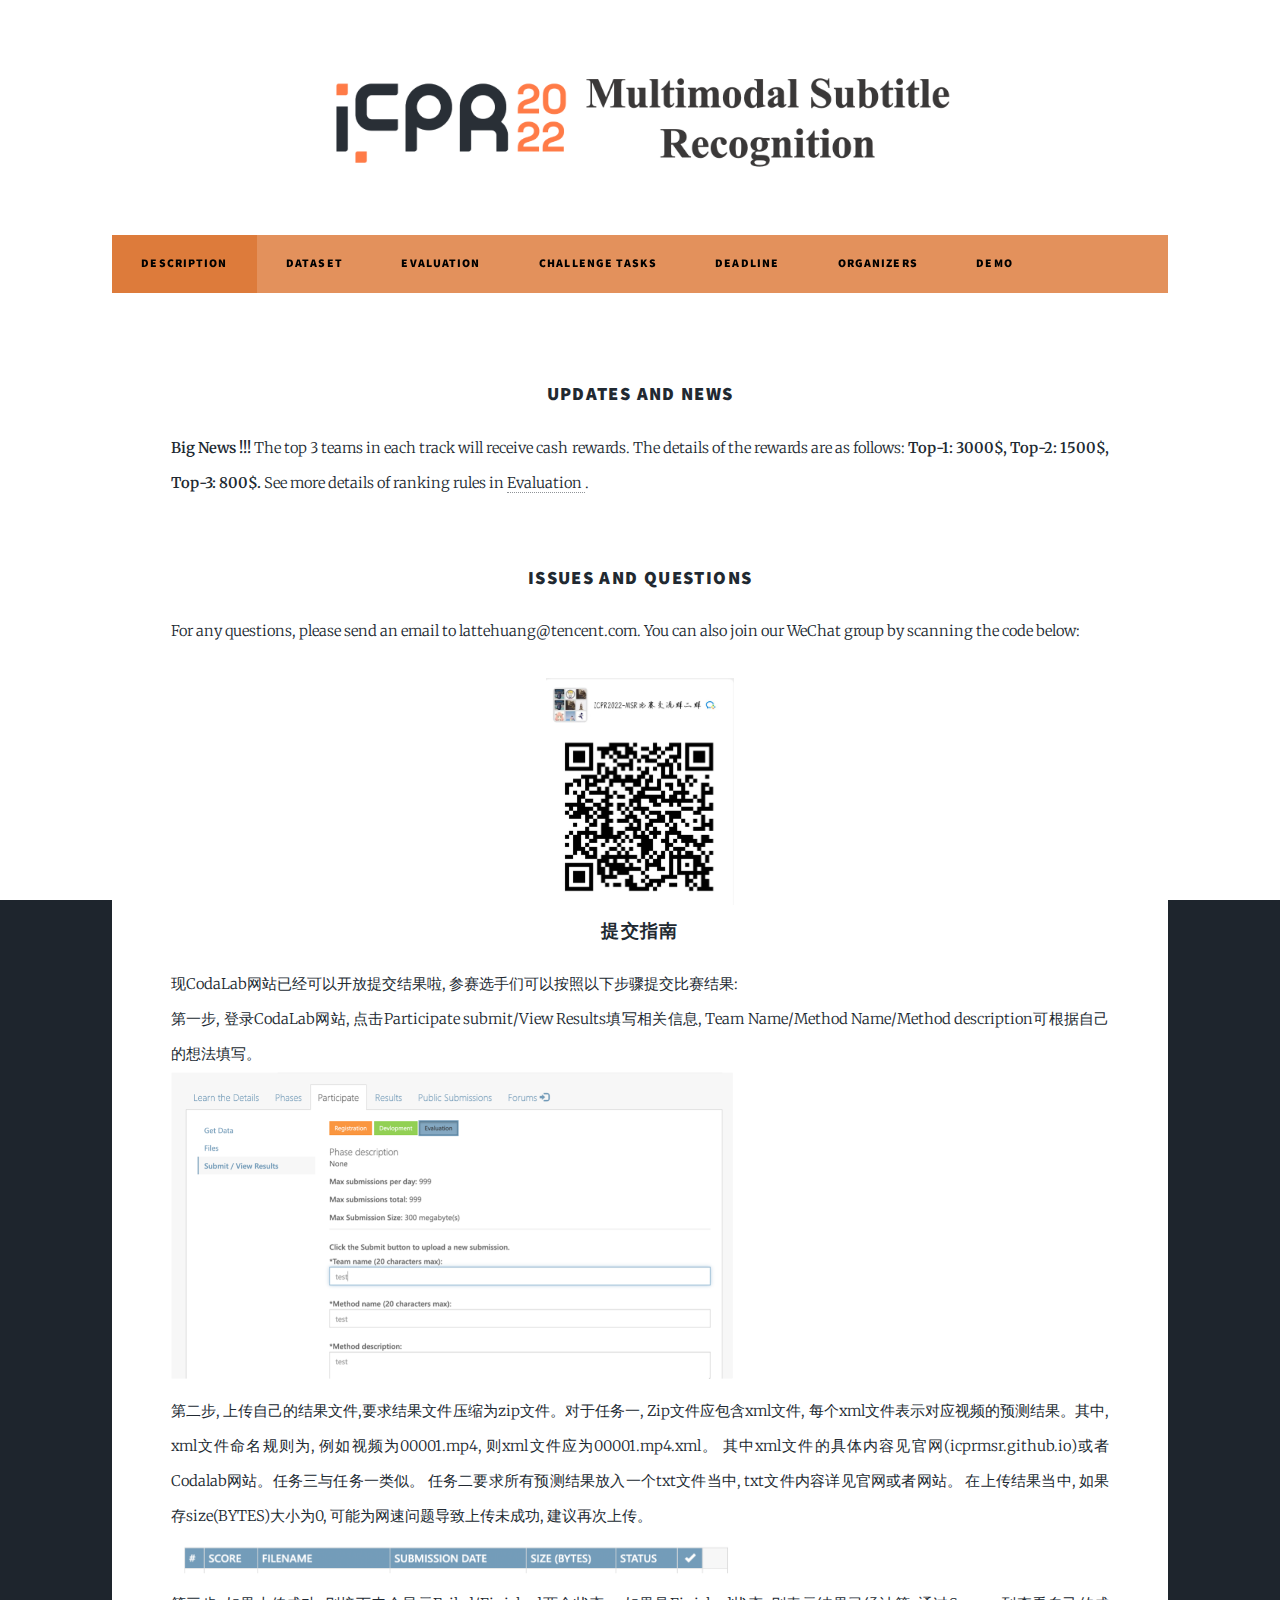
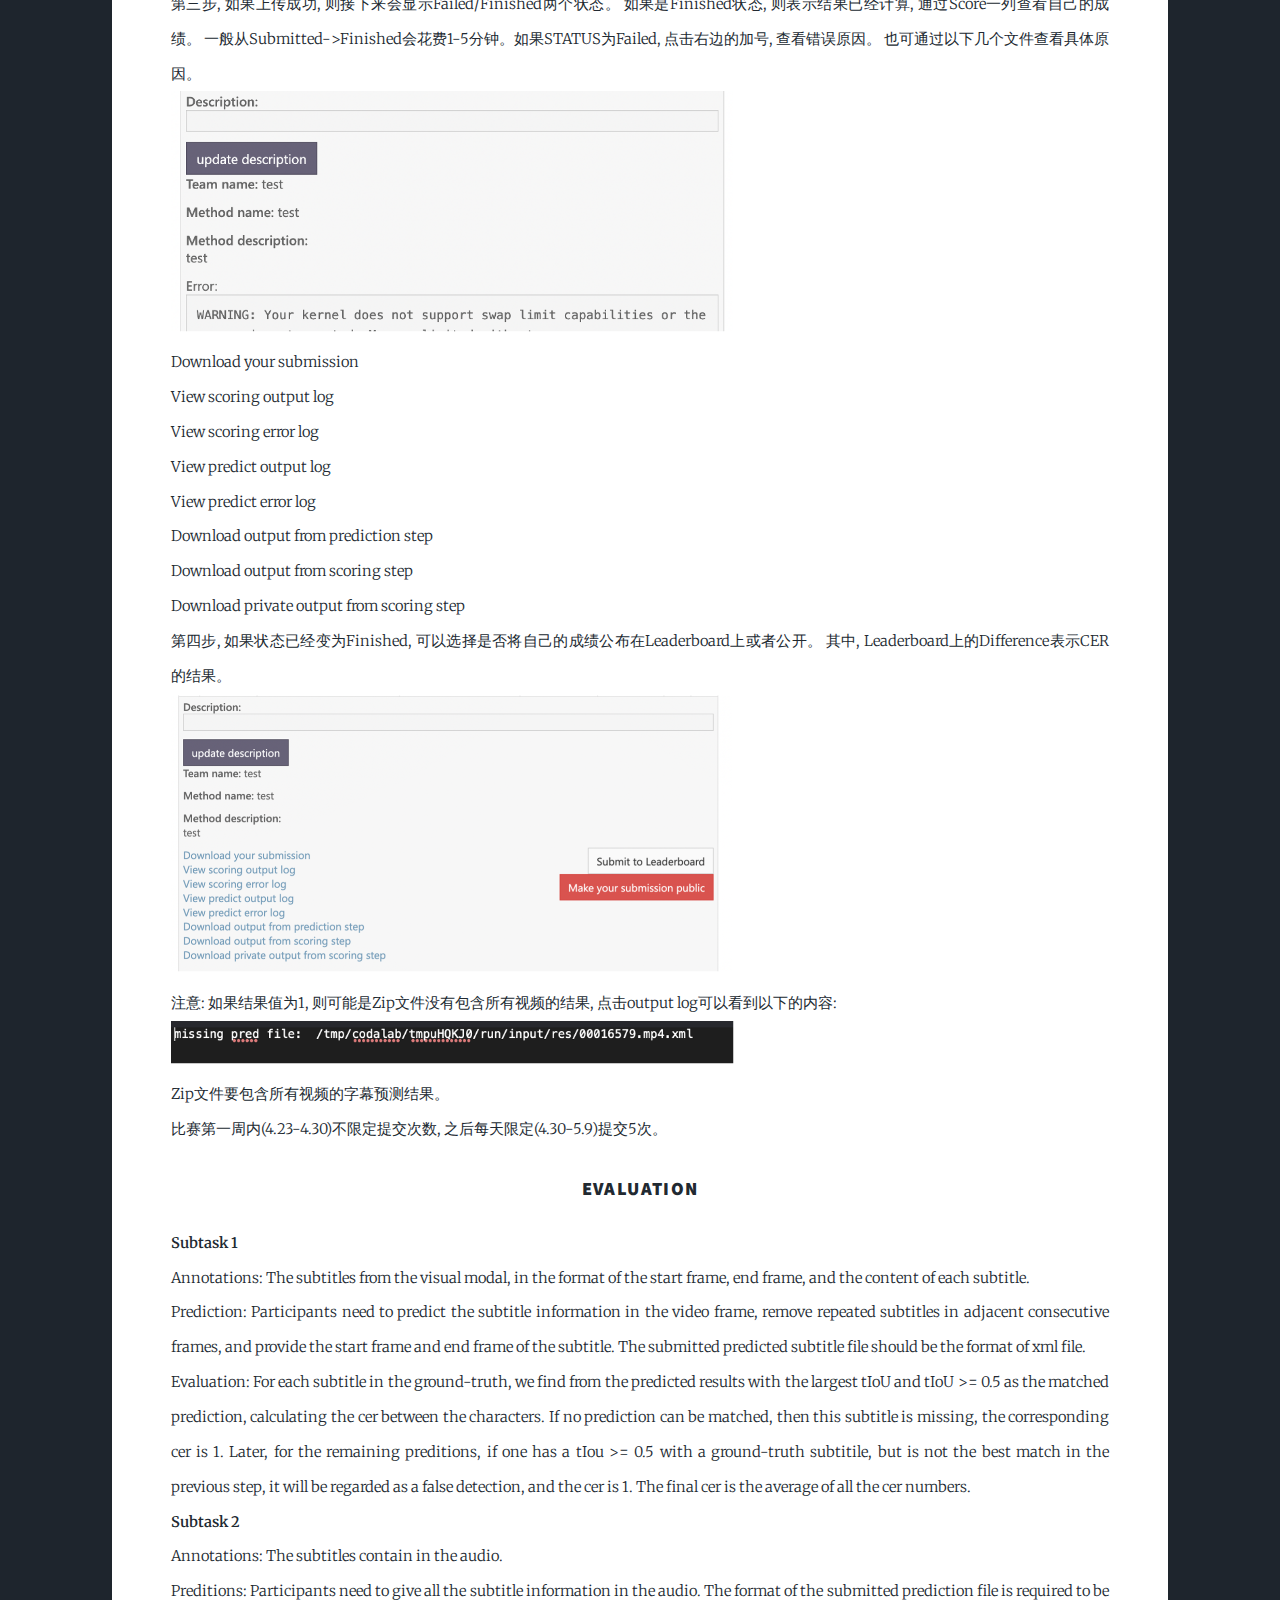
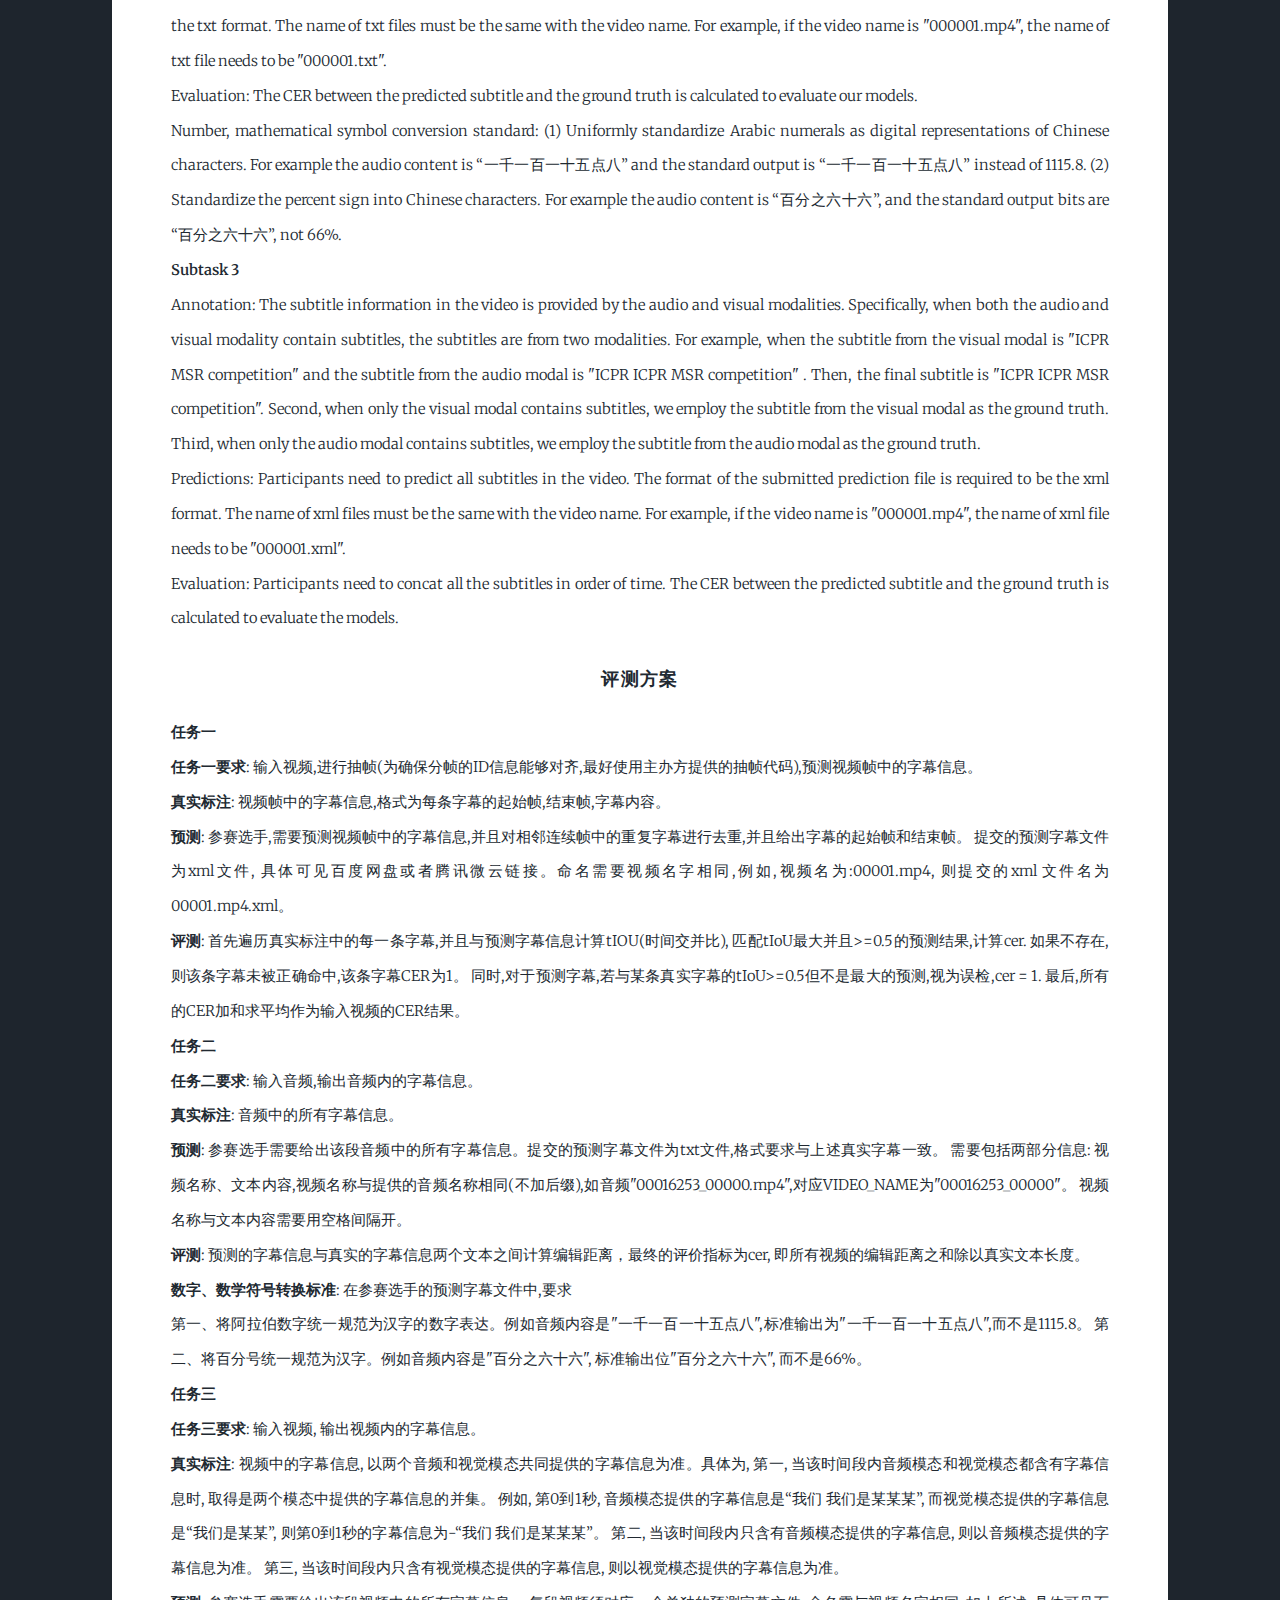
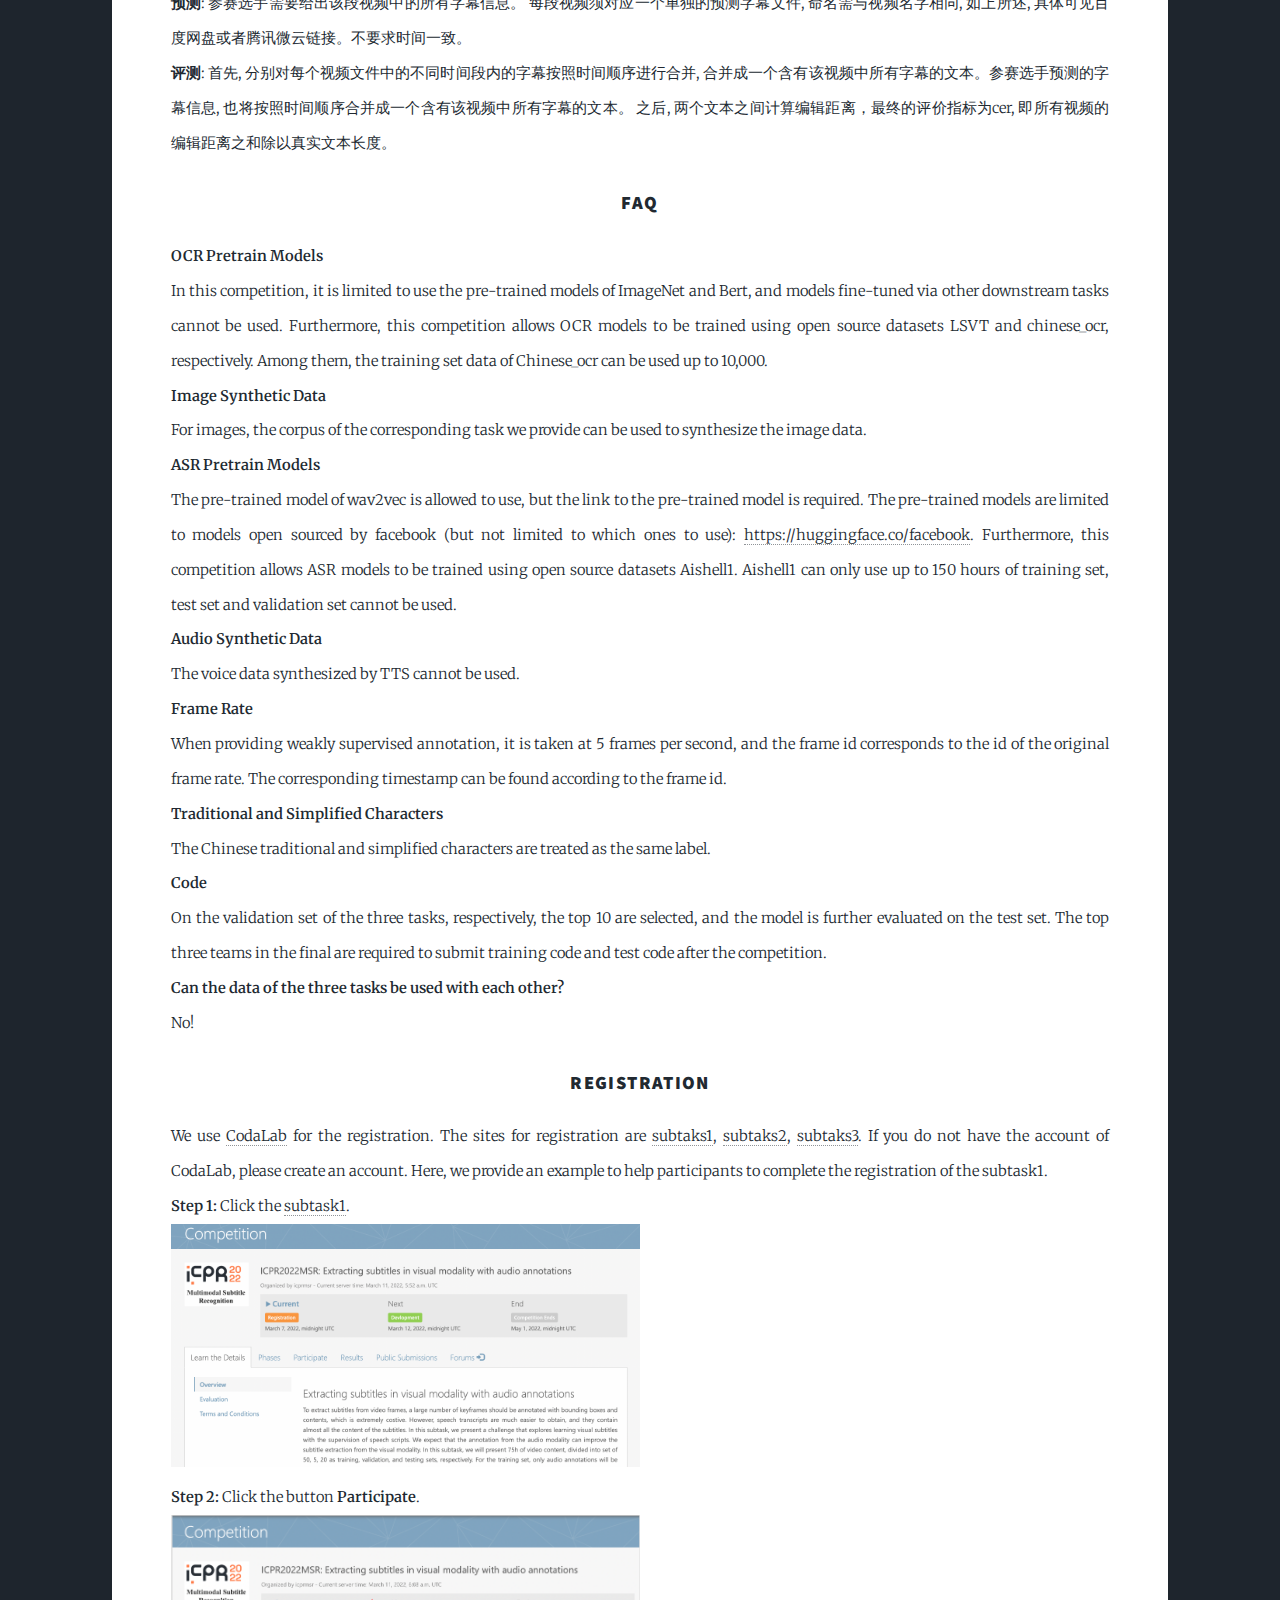
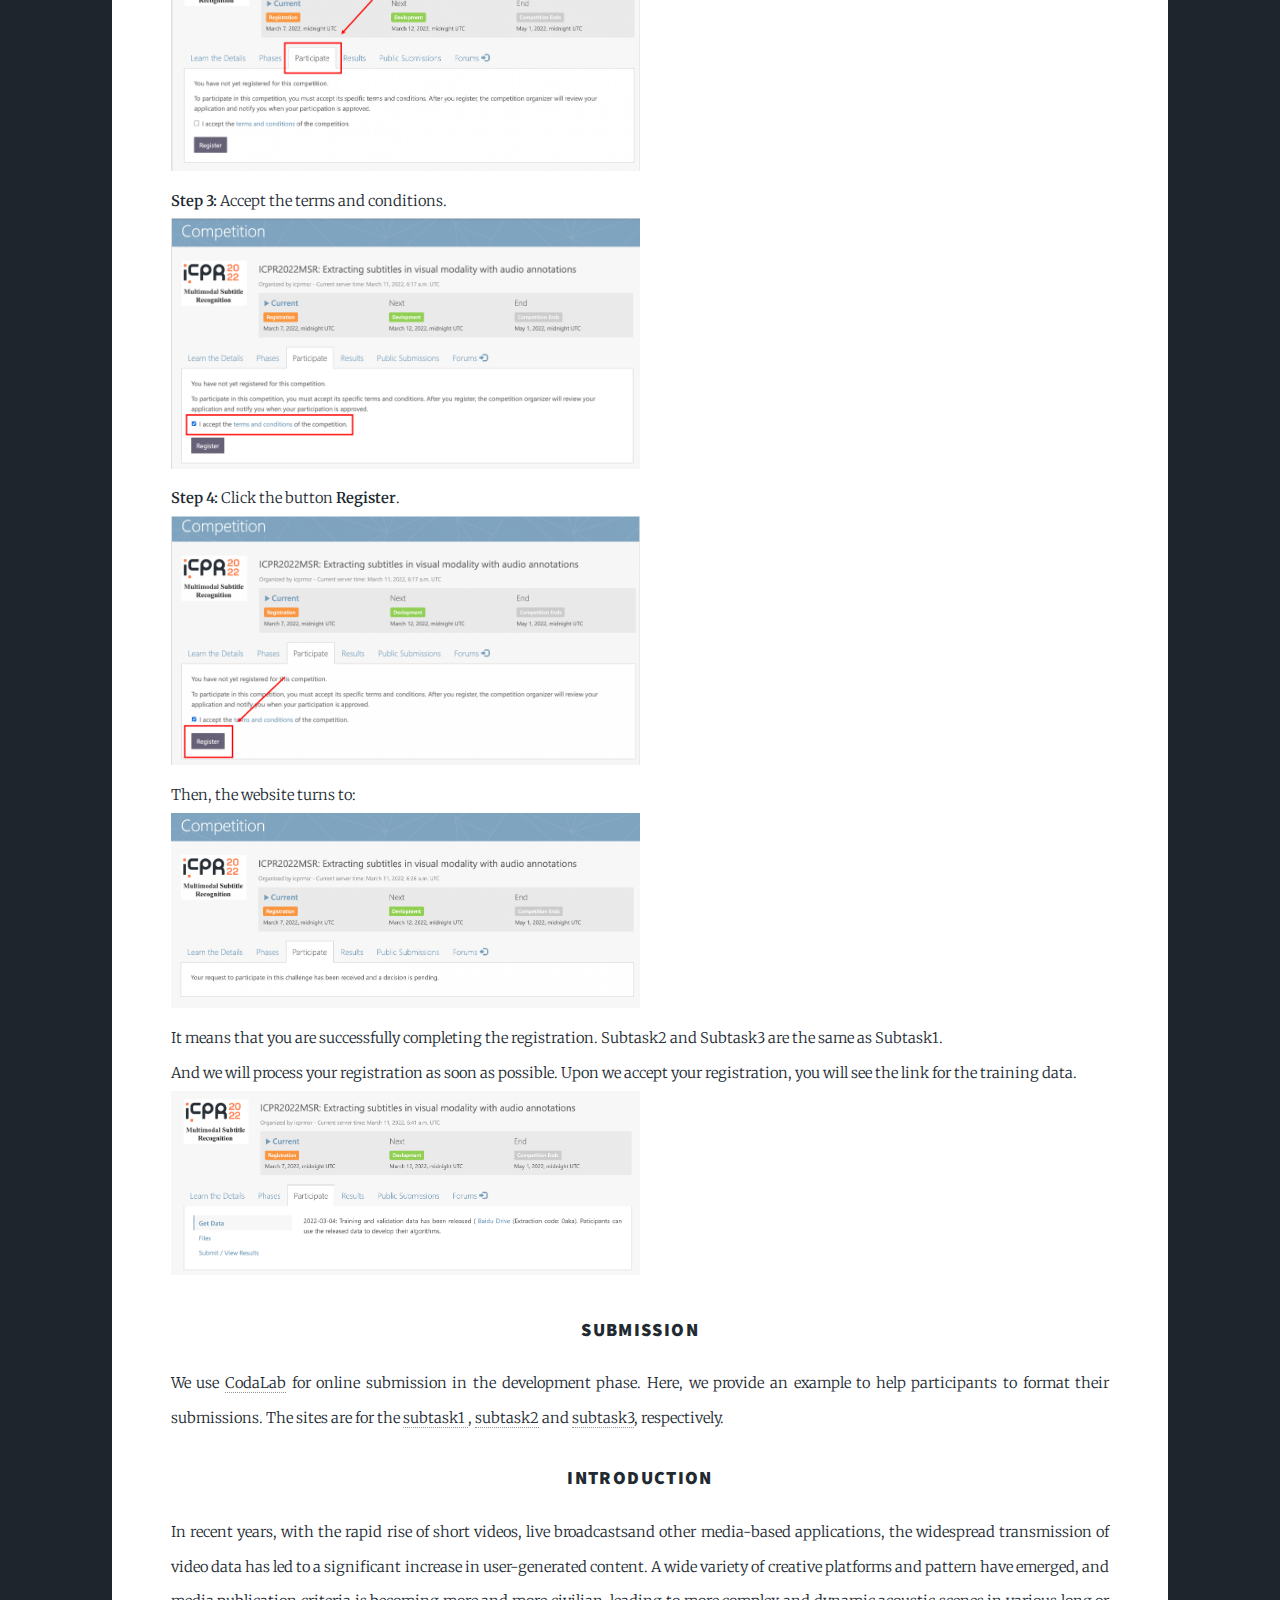
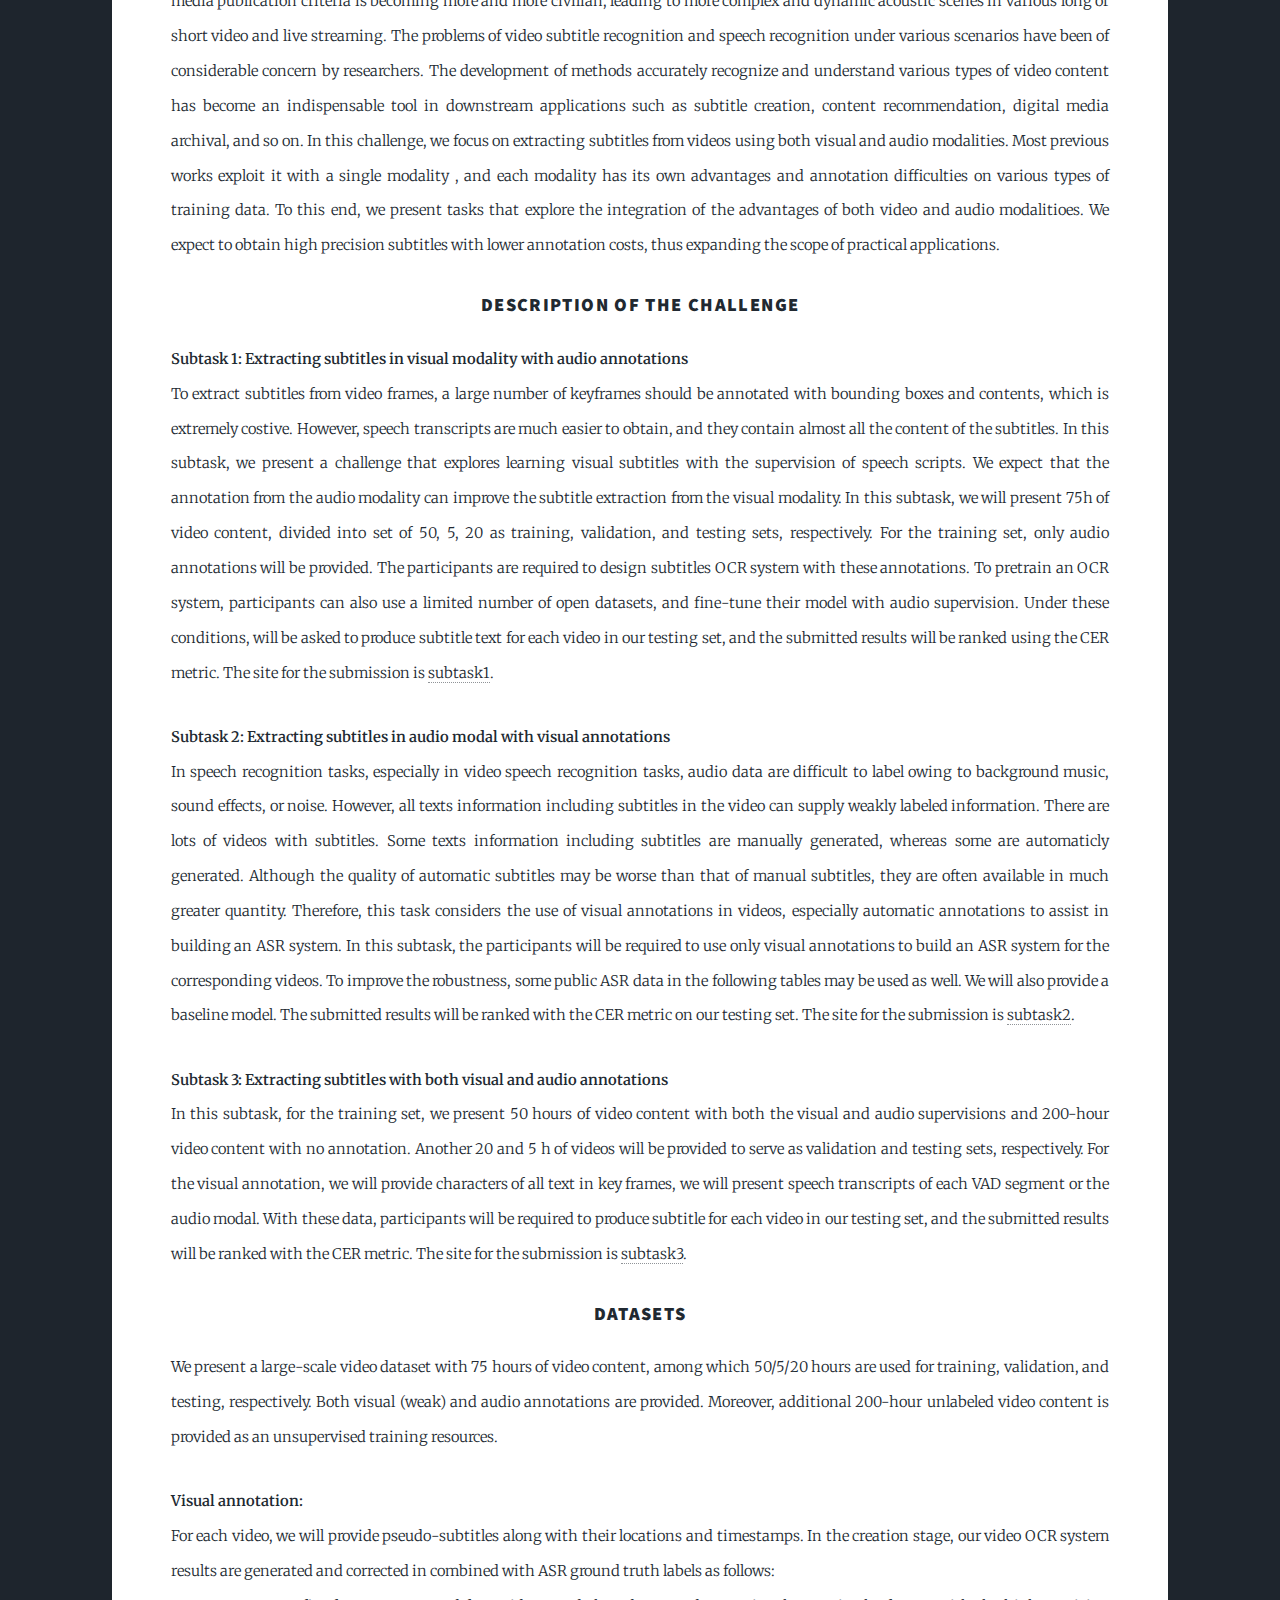
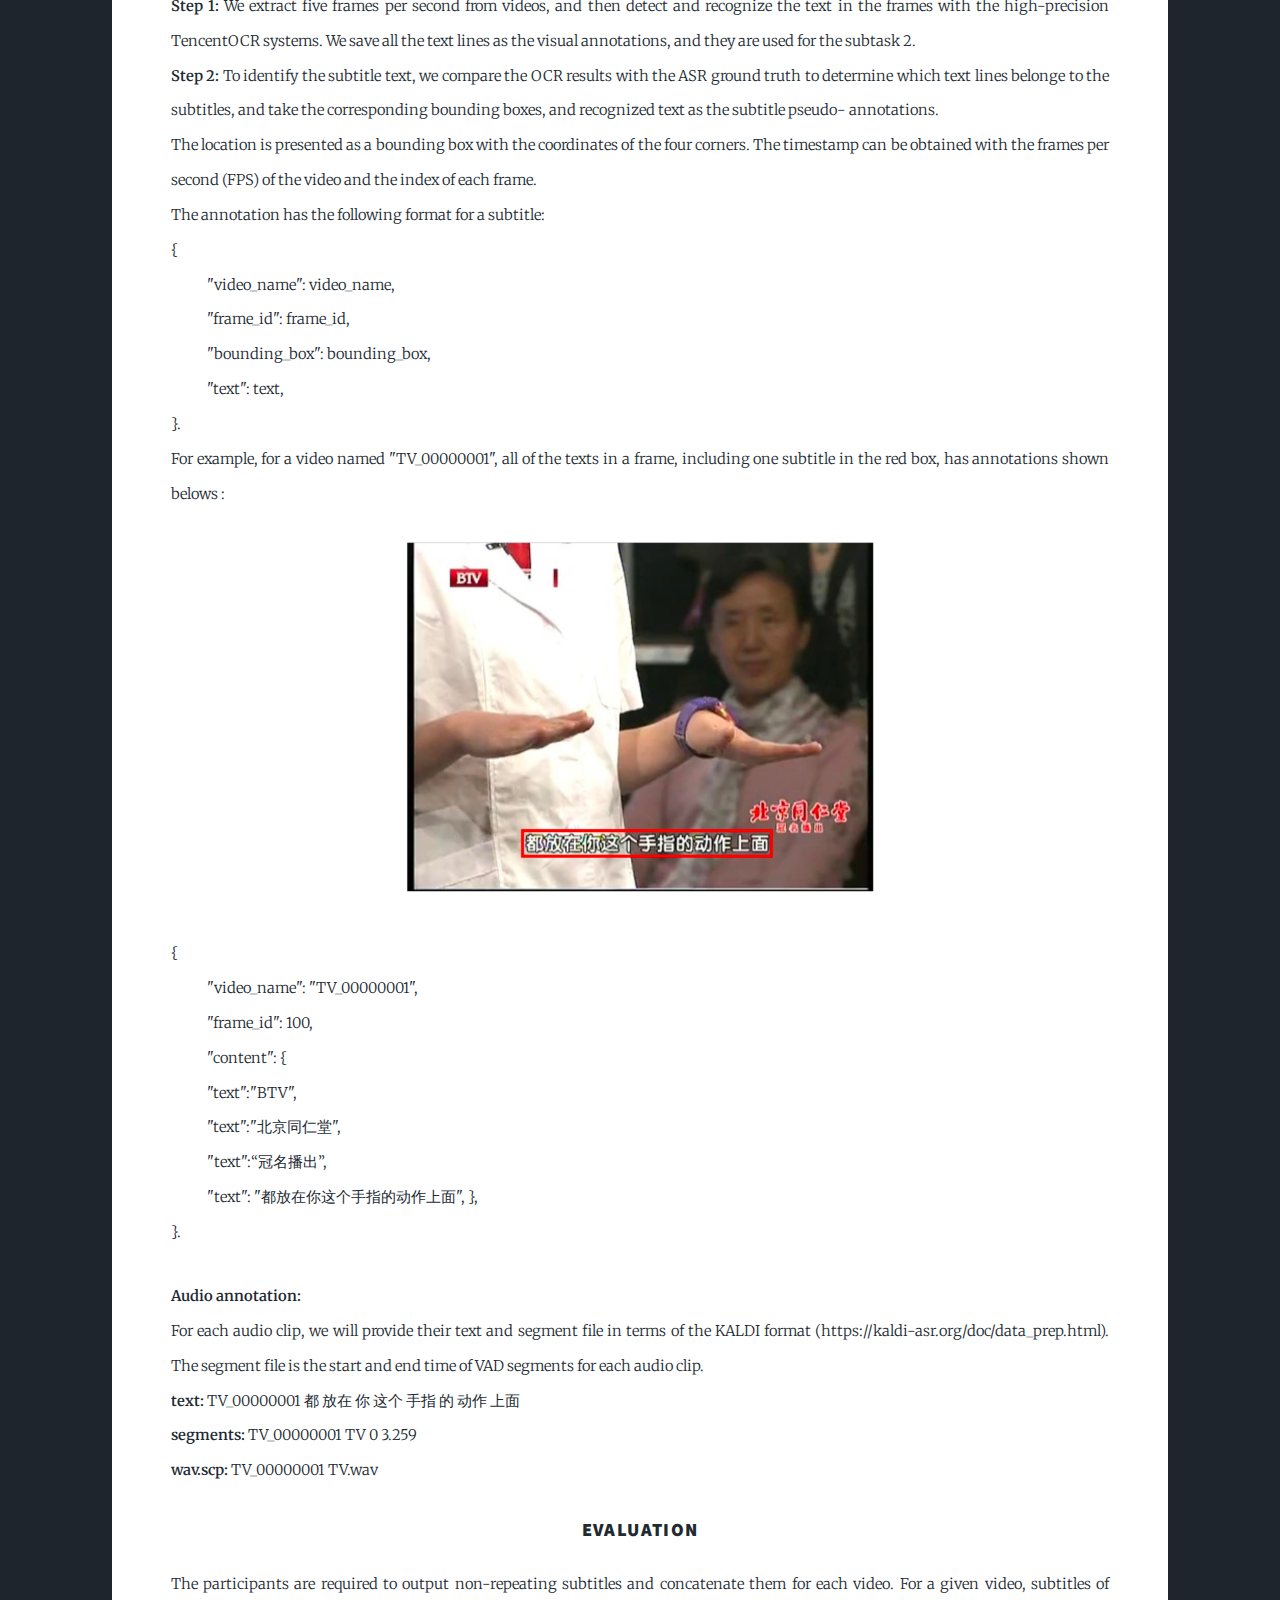
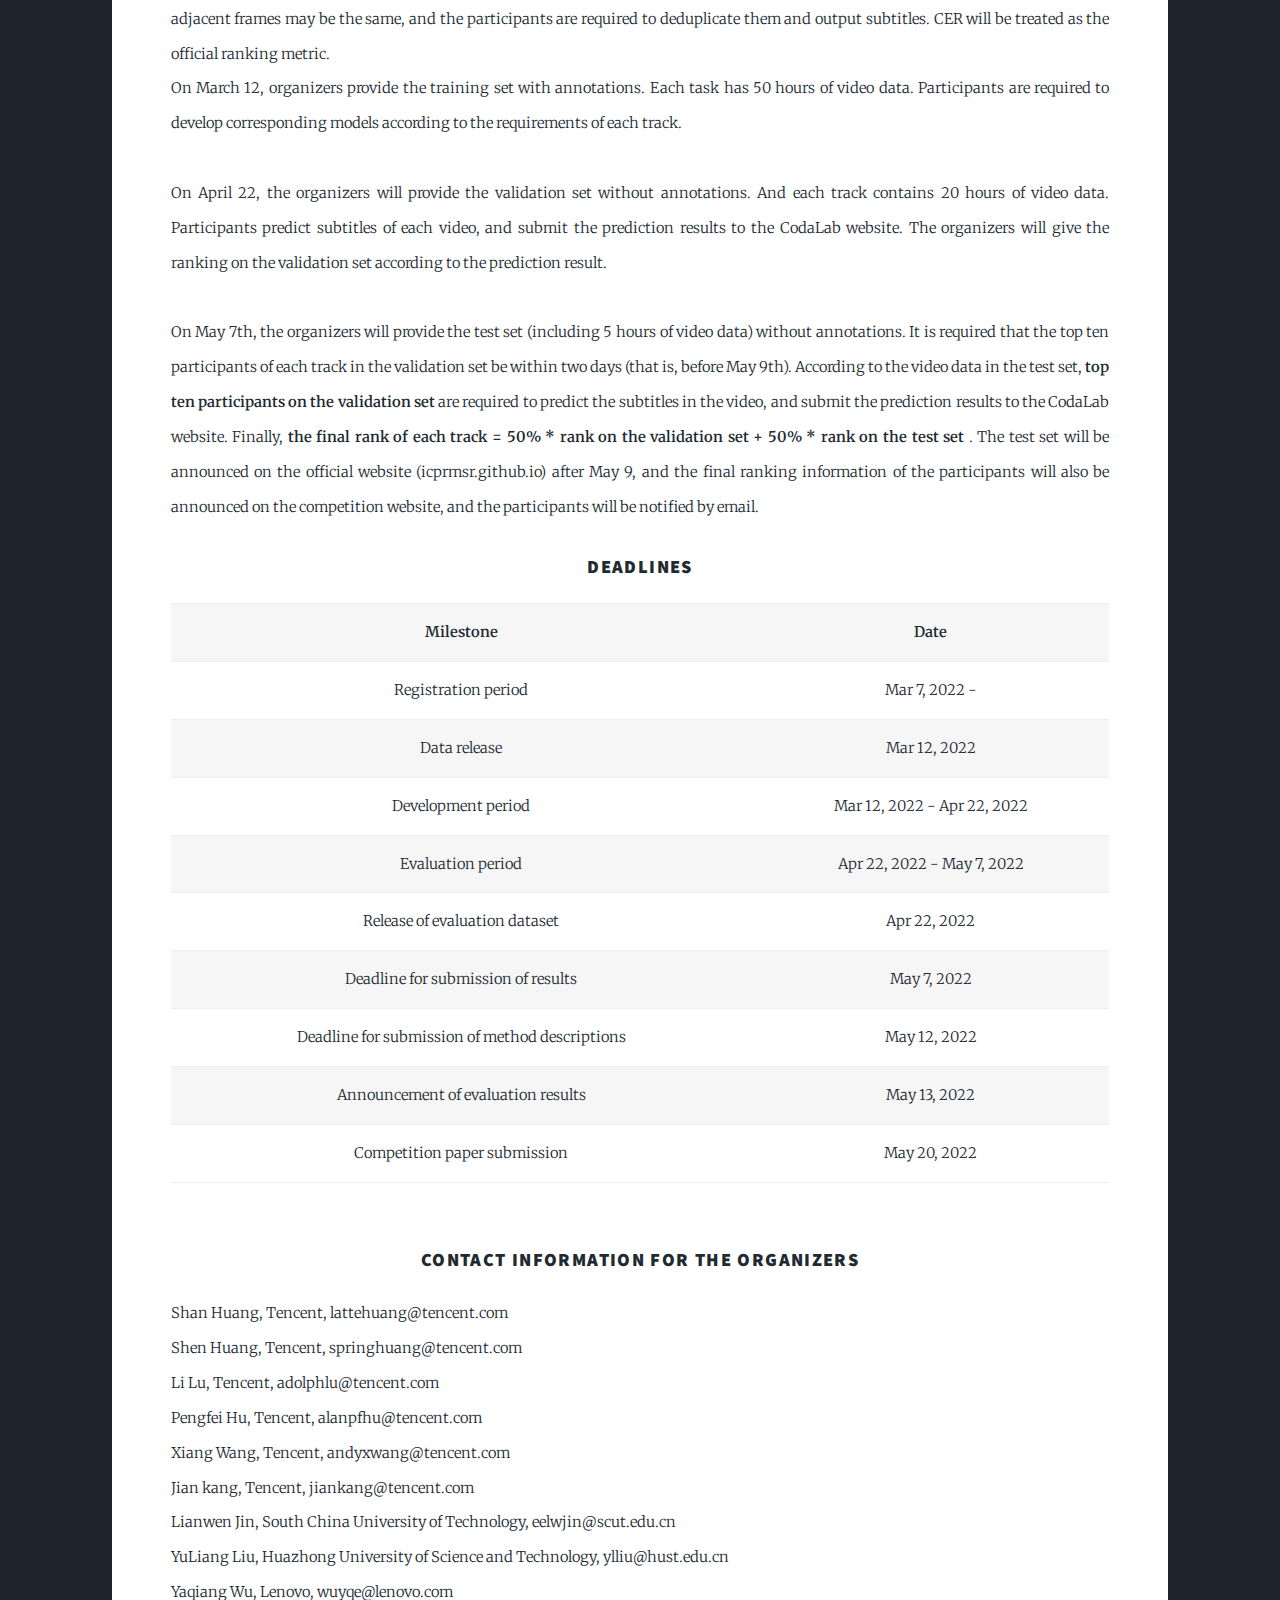
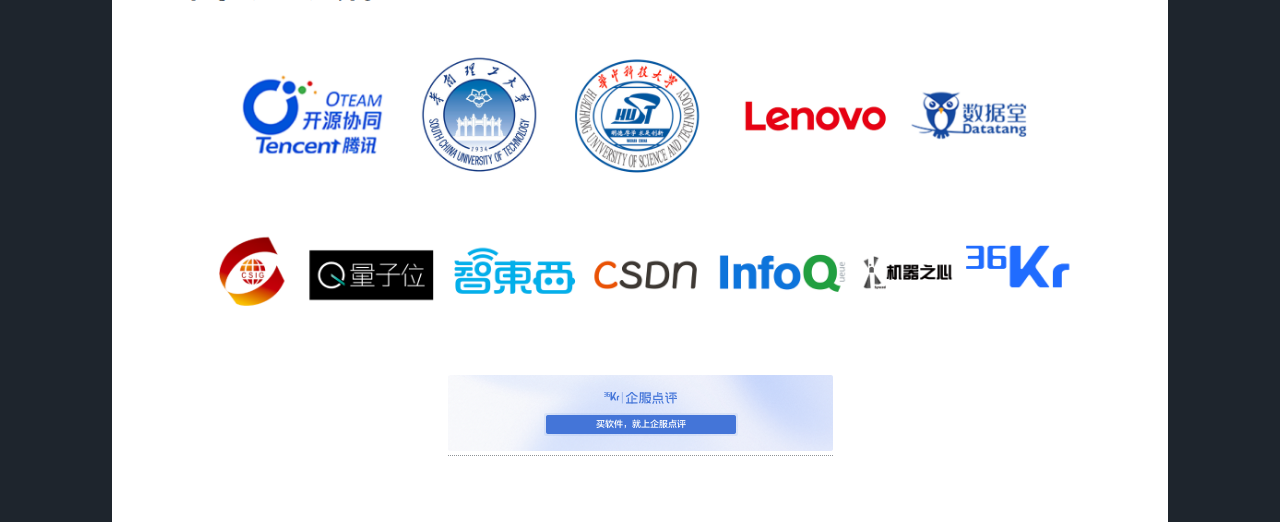
==== commit 9897eee5: "test" ====
--- a/index.html
+++ b/index.html
@@ -33,6 +33,7 @@
 							<li><a href="challenge.html"> Challenge Tasks </a></li>
 							<li><a href="deadline.html"> Deadline </a></li>
 							<li><a href="organizers.html"> Organizers </a></li>
+							<li><a href="demo.html"> Demo </a></li>
 						</ul>
 					</nav>
 
@@ -227,6 +228,11 @@
 								之后, 两个文本之间计算编辑距离，最终的评价指标为cer, 即所有视频的编辑距离之和除以真实文本长度。
 								<br>
 							</p>
+
+
+						
+							
+							
 
 
 							
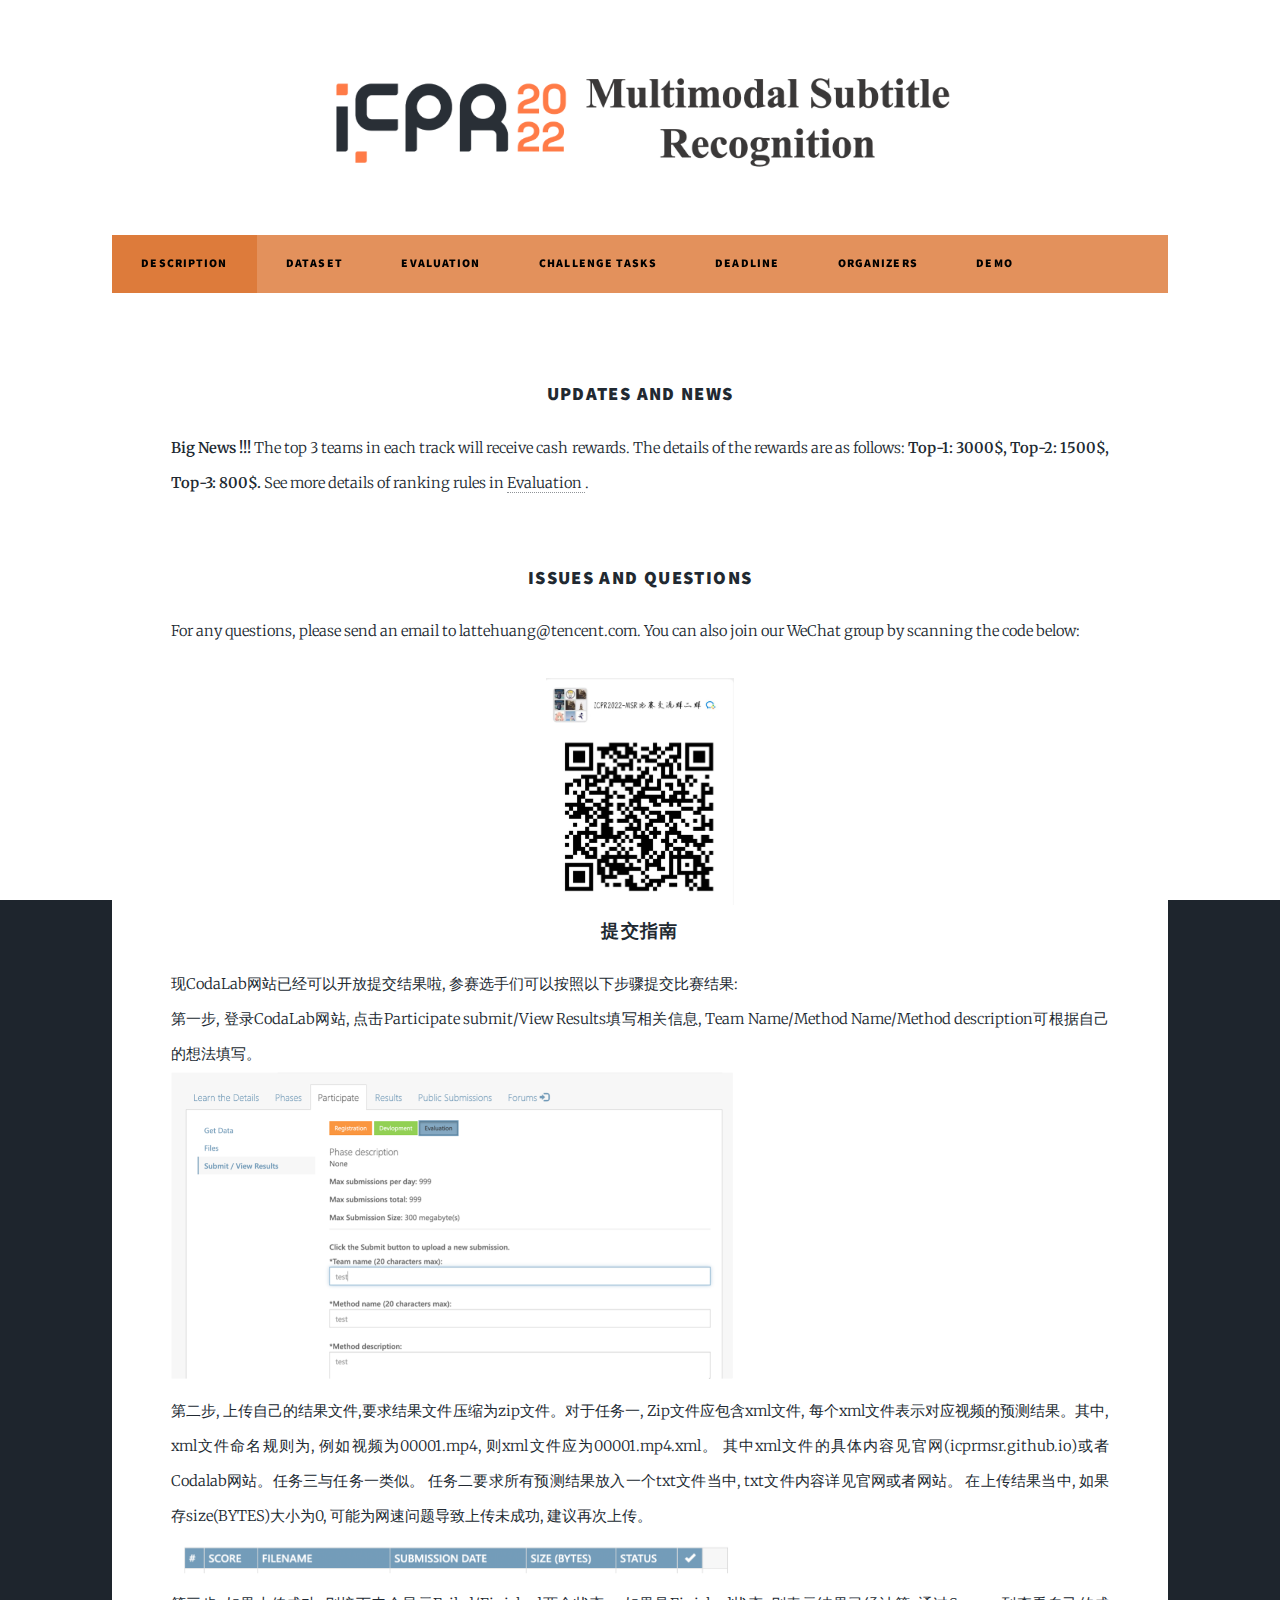
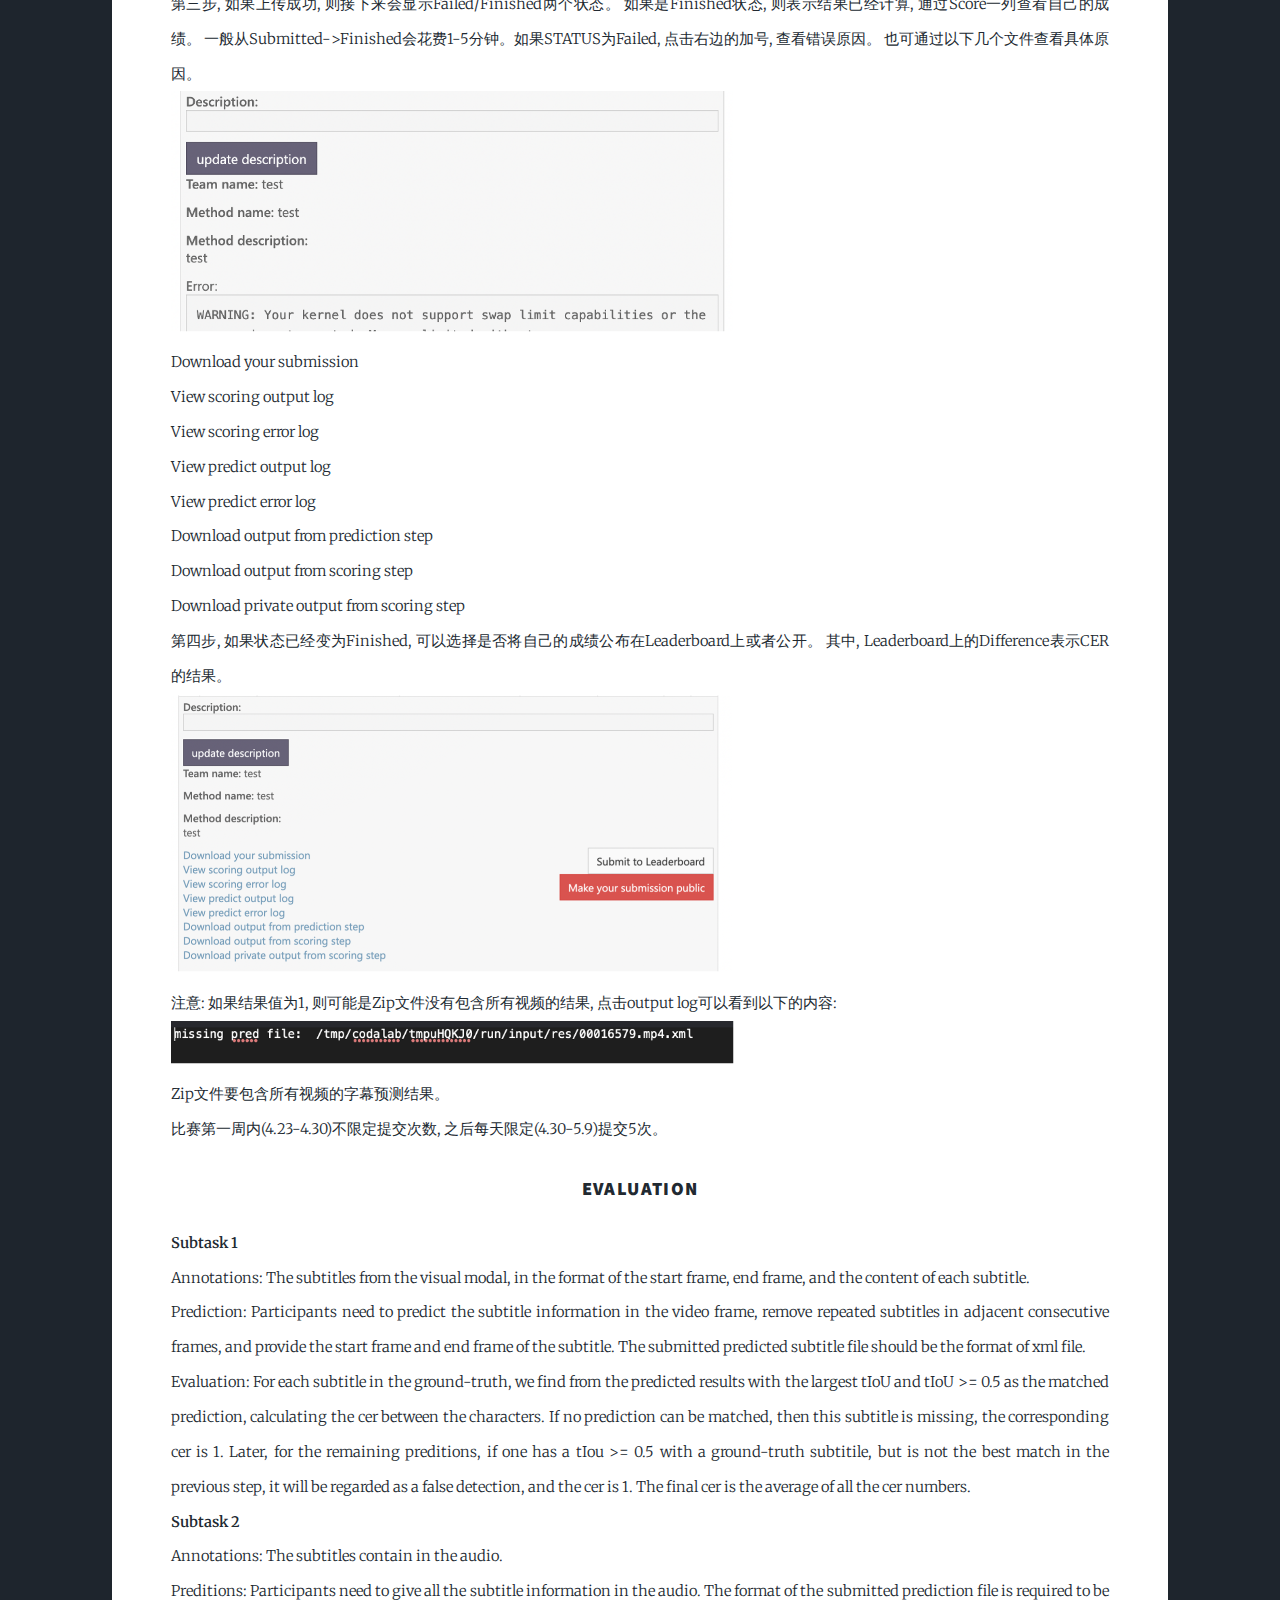
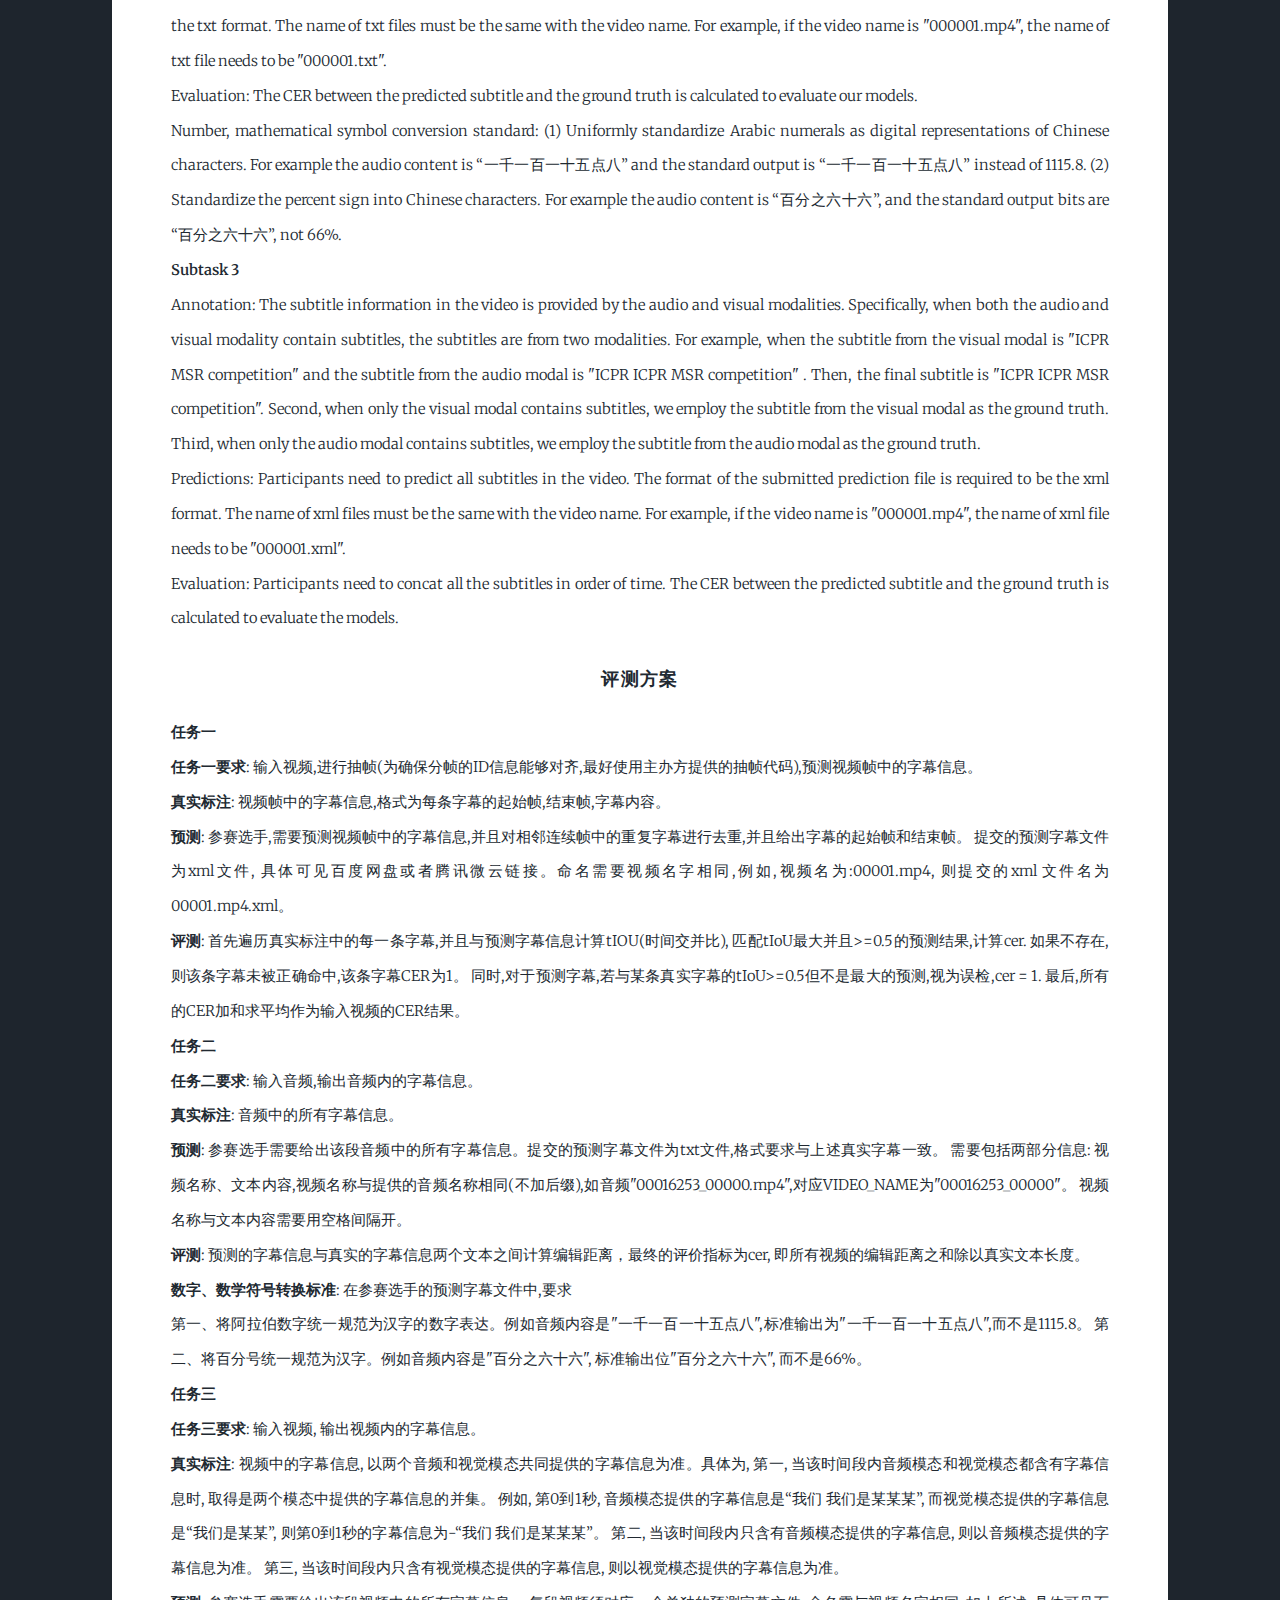
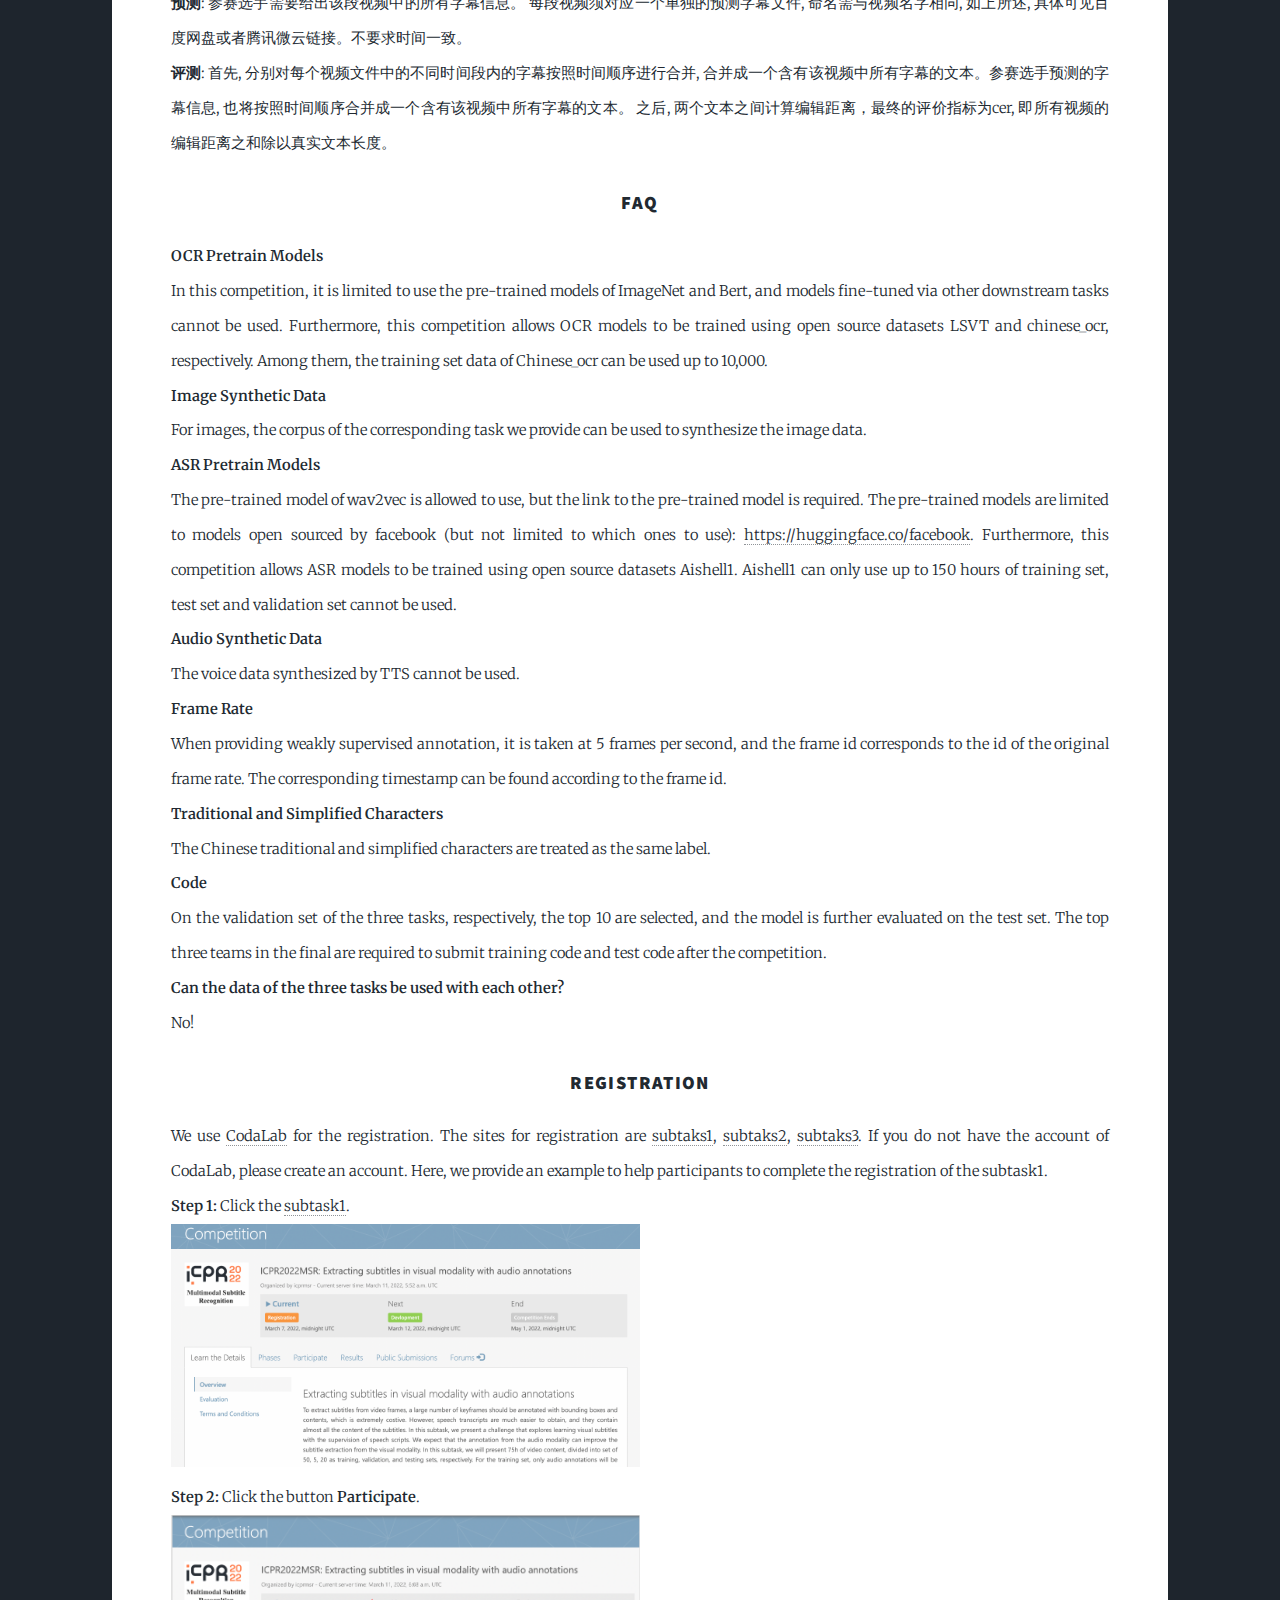
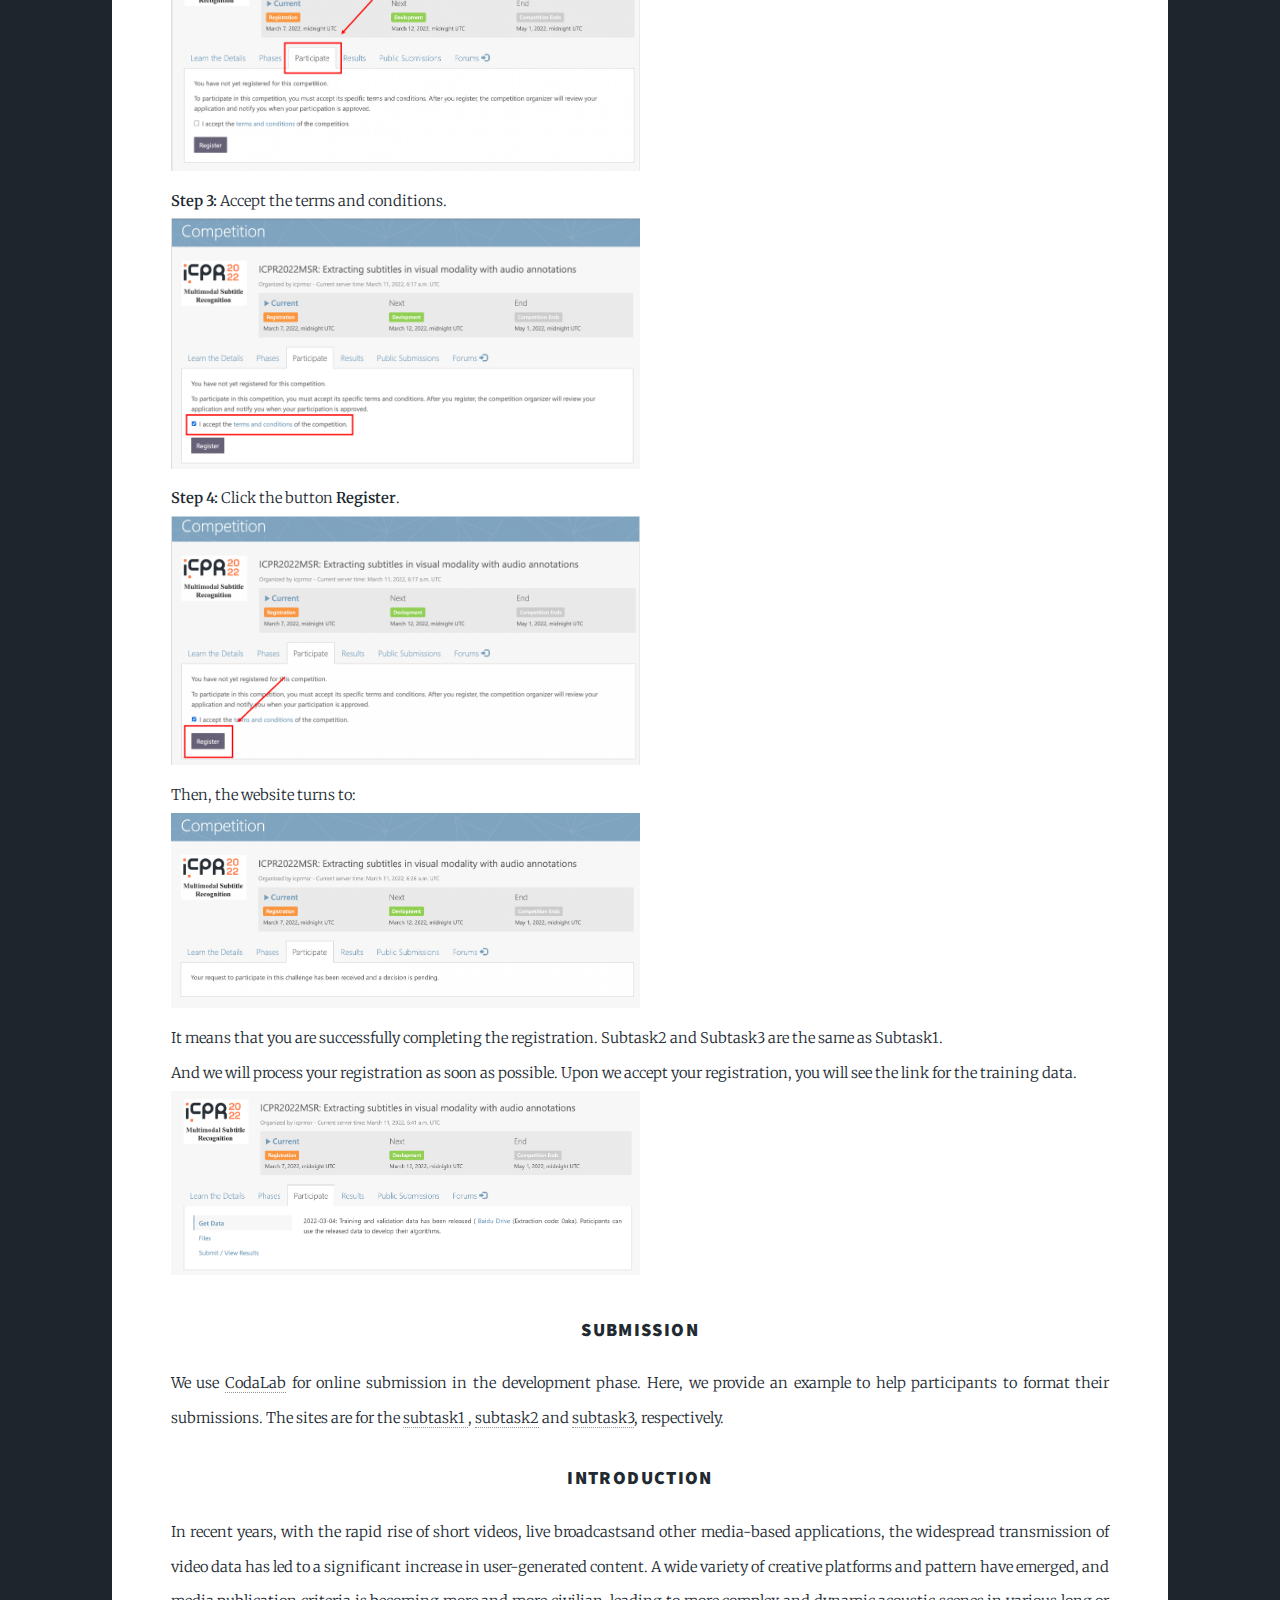
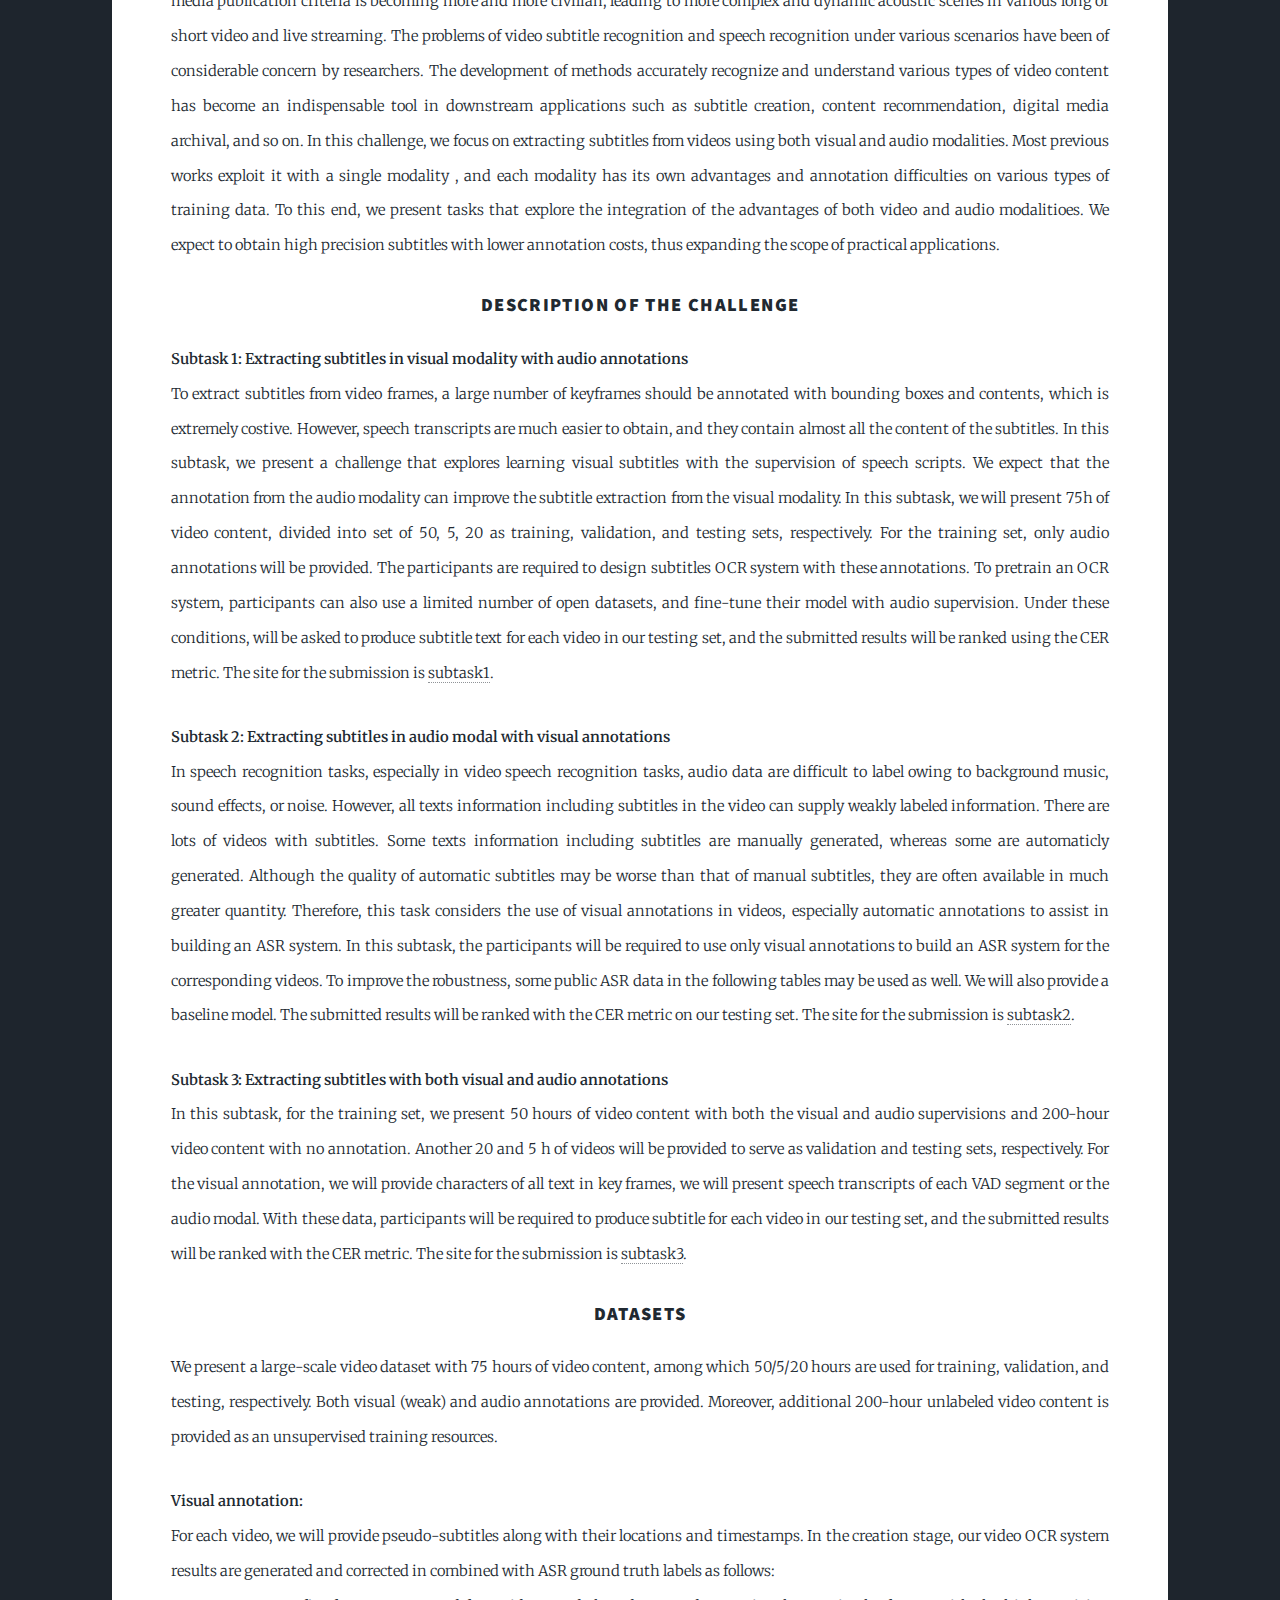
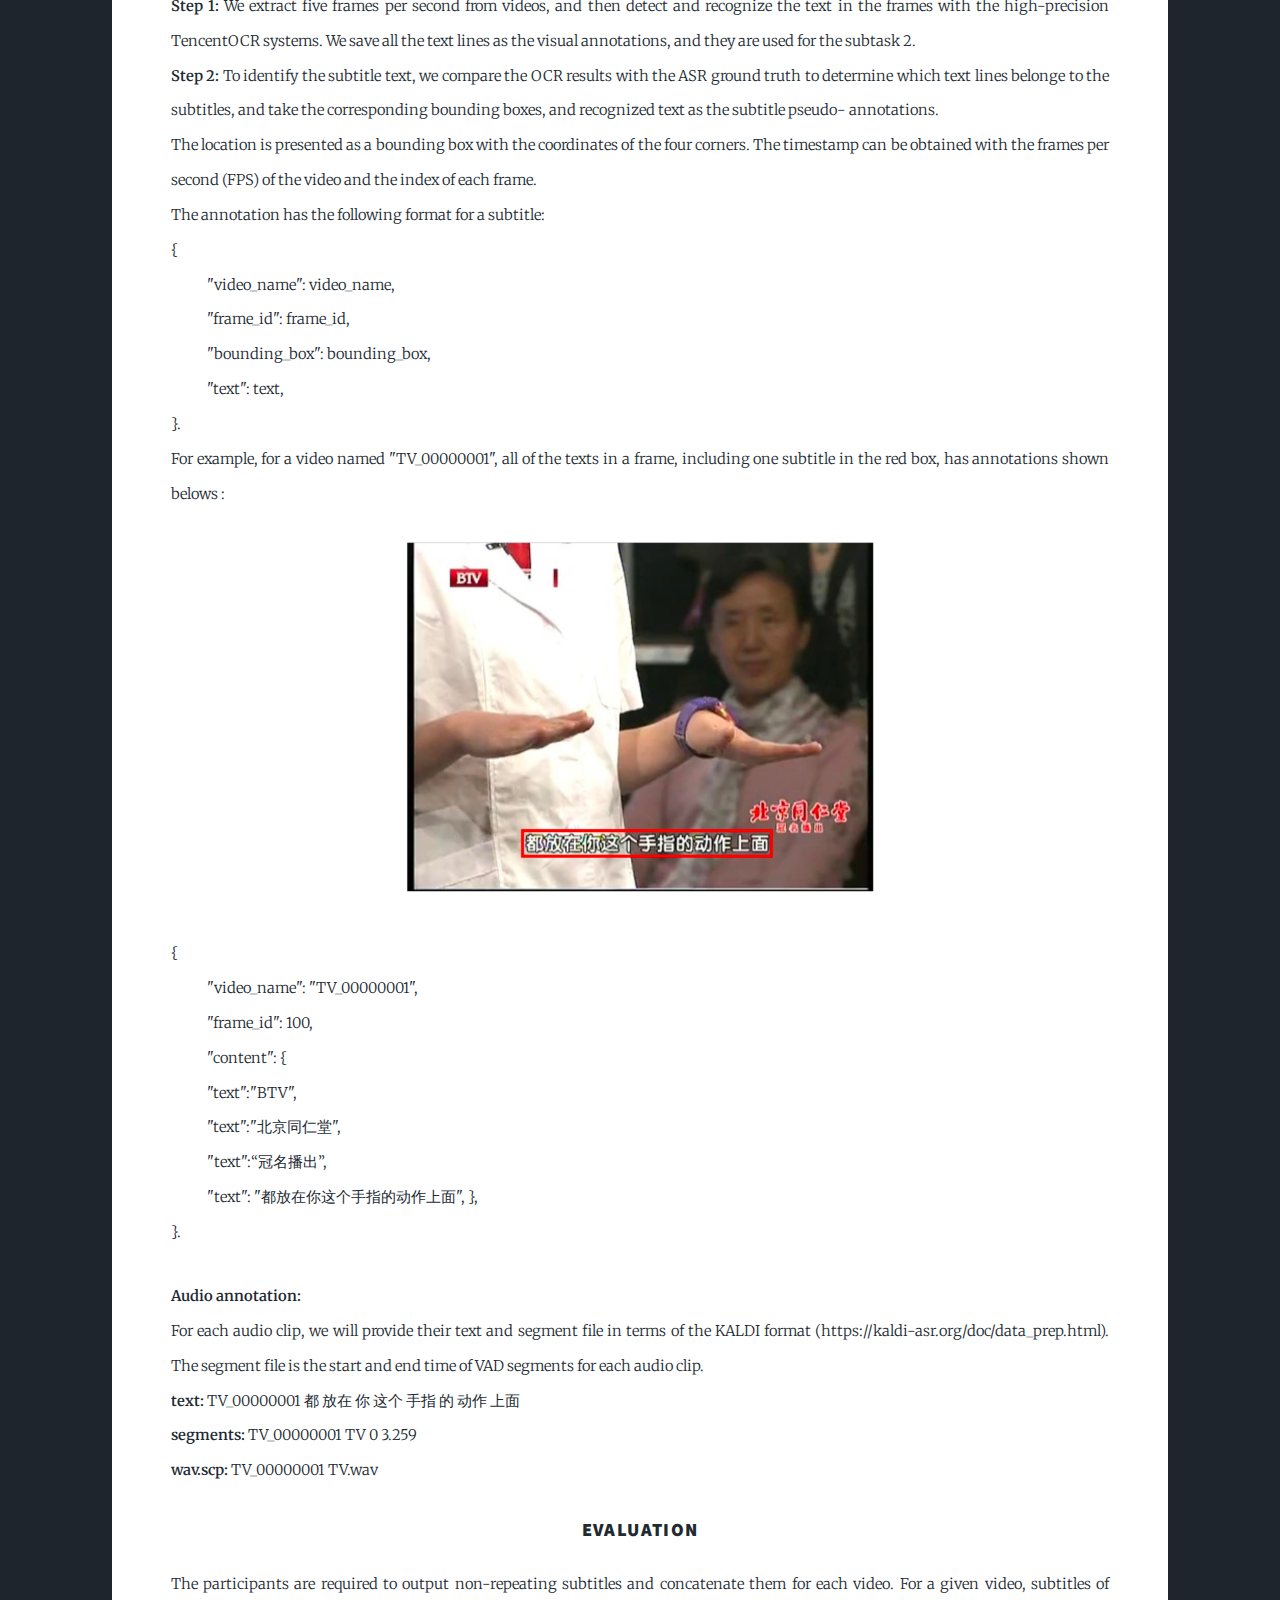
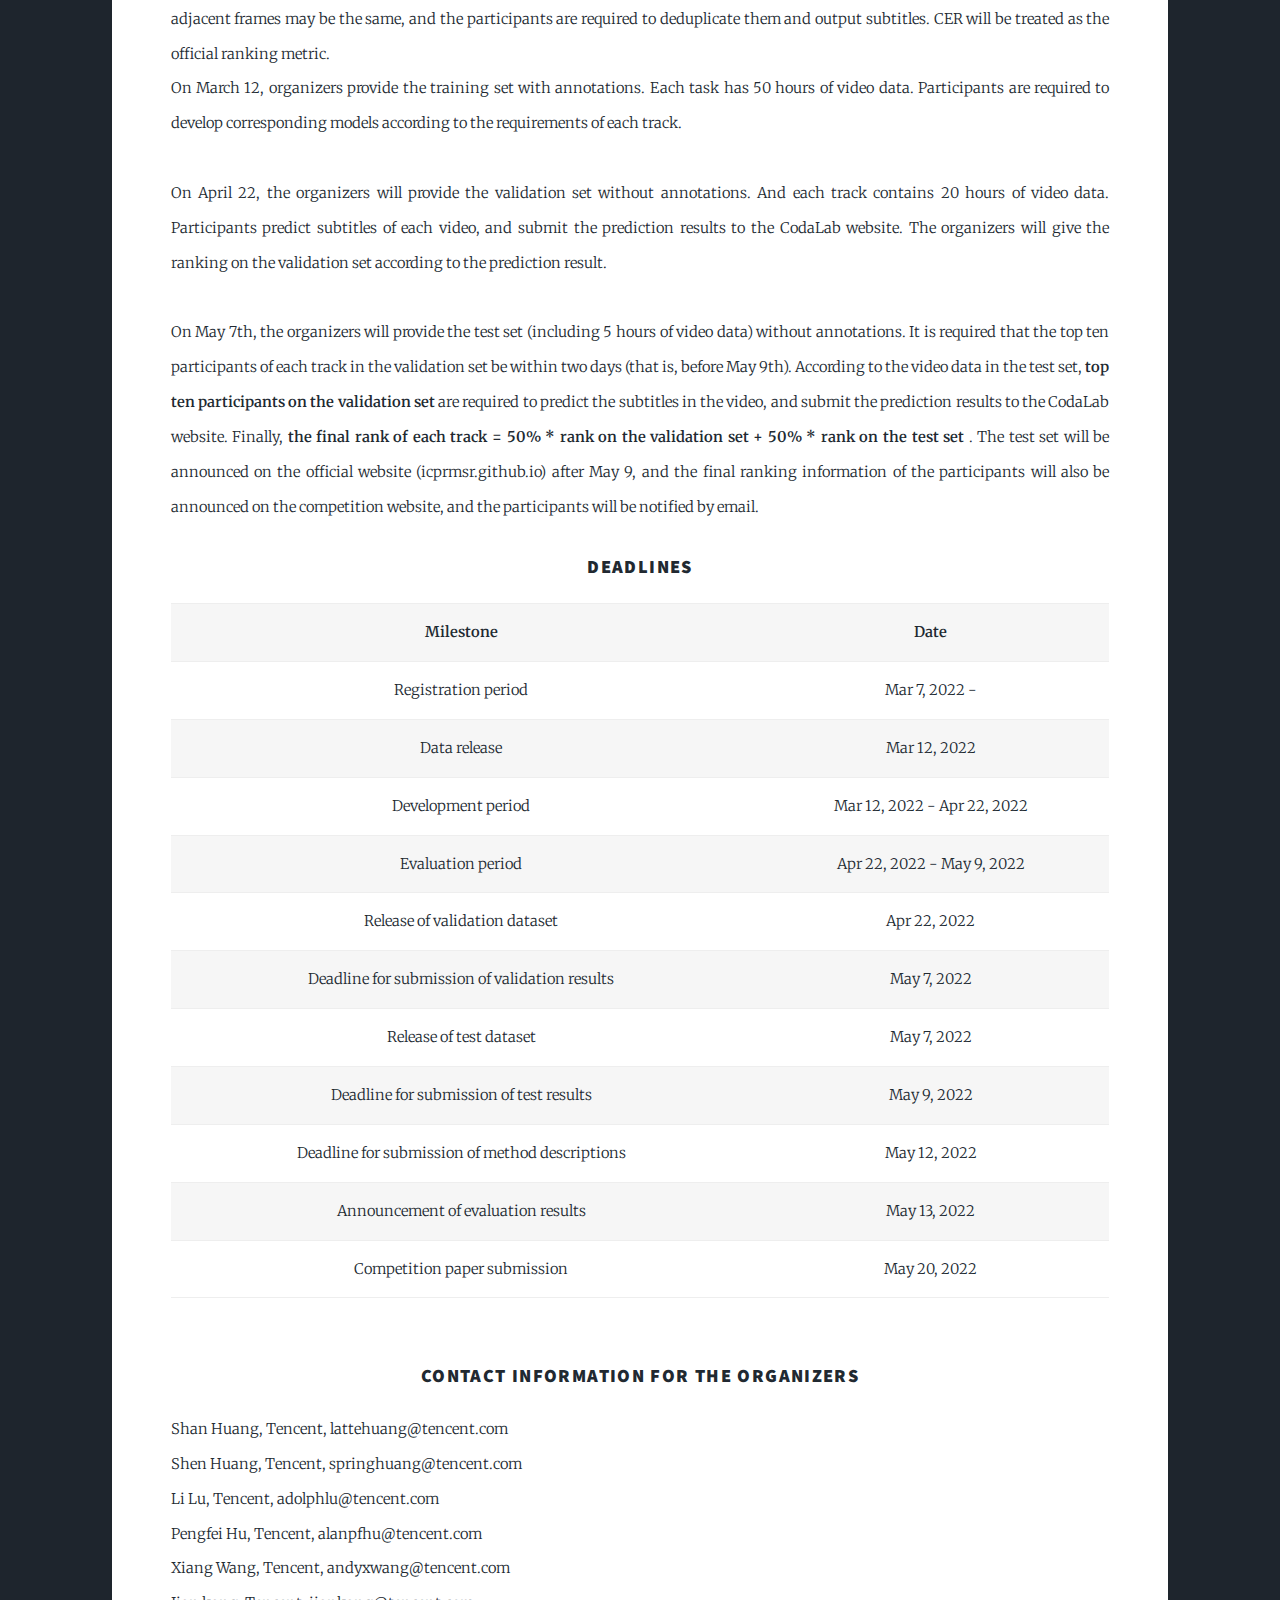
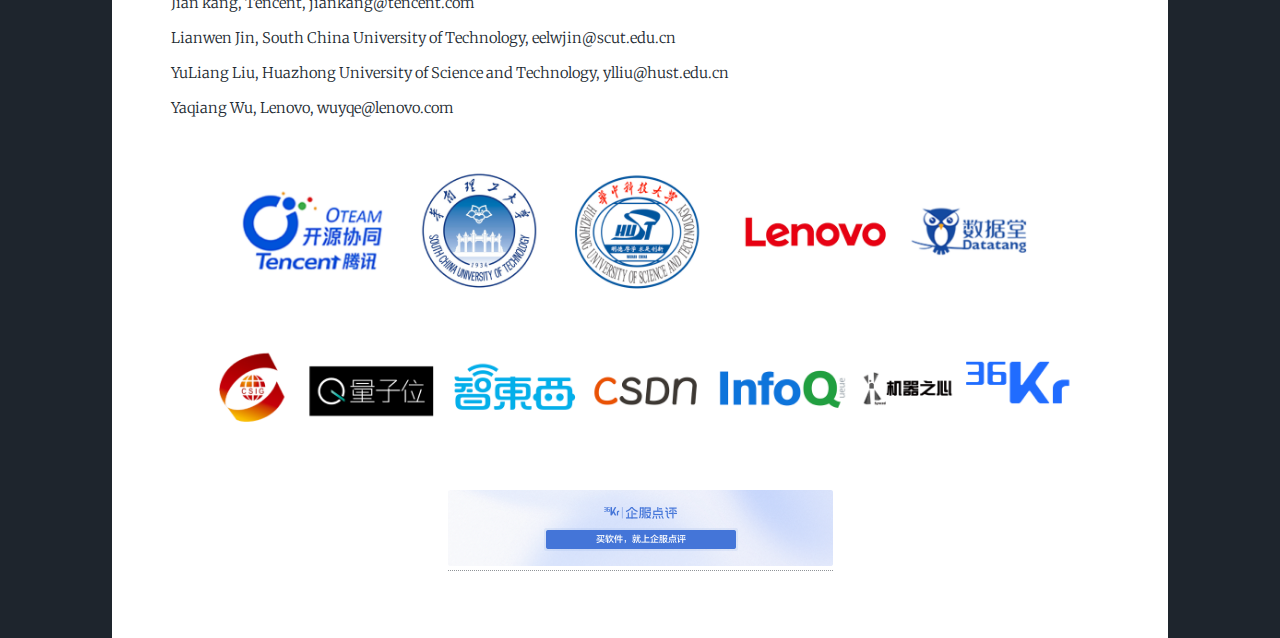
==== commit 31121f58: "test" ====
--- a/index.html
+++ b/index.html
@@ -548,15 +548,23 @@
 								</tr>
 								<tr>
 									<td> Evaluation period </td>
-									<td> Apr 22, 2022 - May 7, 2022 </td>
-								</tr>
-								<tr>
-									<td> Release of evaluation dataset </td>
+									<td> Apr 22, 2022 - May 9, 2022 </td>
+								</tr>
+								<tr>
+									<td> Release of validation dataset </td>
 									<td>  Apr 22, 2022 </td>
 								</tr>
 								<tr>
-									<td> Deadline for submission of results </td>
+									<td> Deadline for submission of validation results </td>
 									<td> May 7, 2022 </td>
+								</tr>
+								<tr>
+									<td> Release of test dataset </td>
+									<td> May 7, 2022 </td>
+								</tr>
+								<tr>
+									<td> Deadline for submission of test results </td>
+									<td> May 9, 2022 </td>
 								</tr>
 								<tr>
 									<td> Deadline for submission of method descriptions </td>
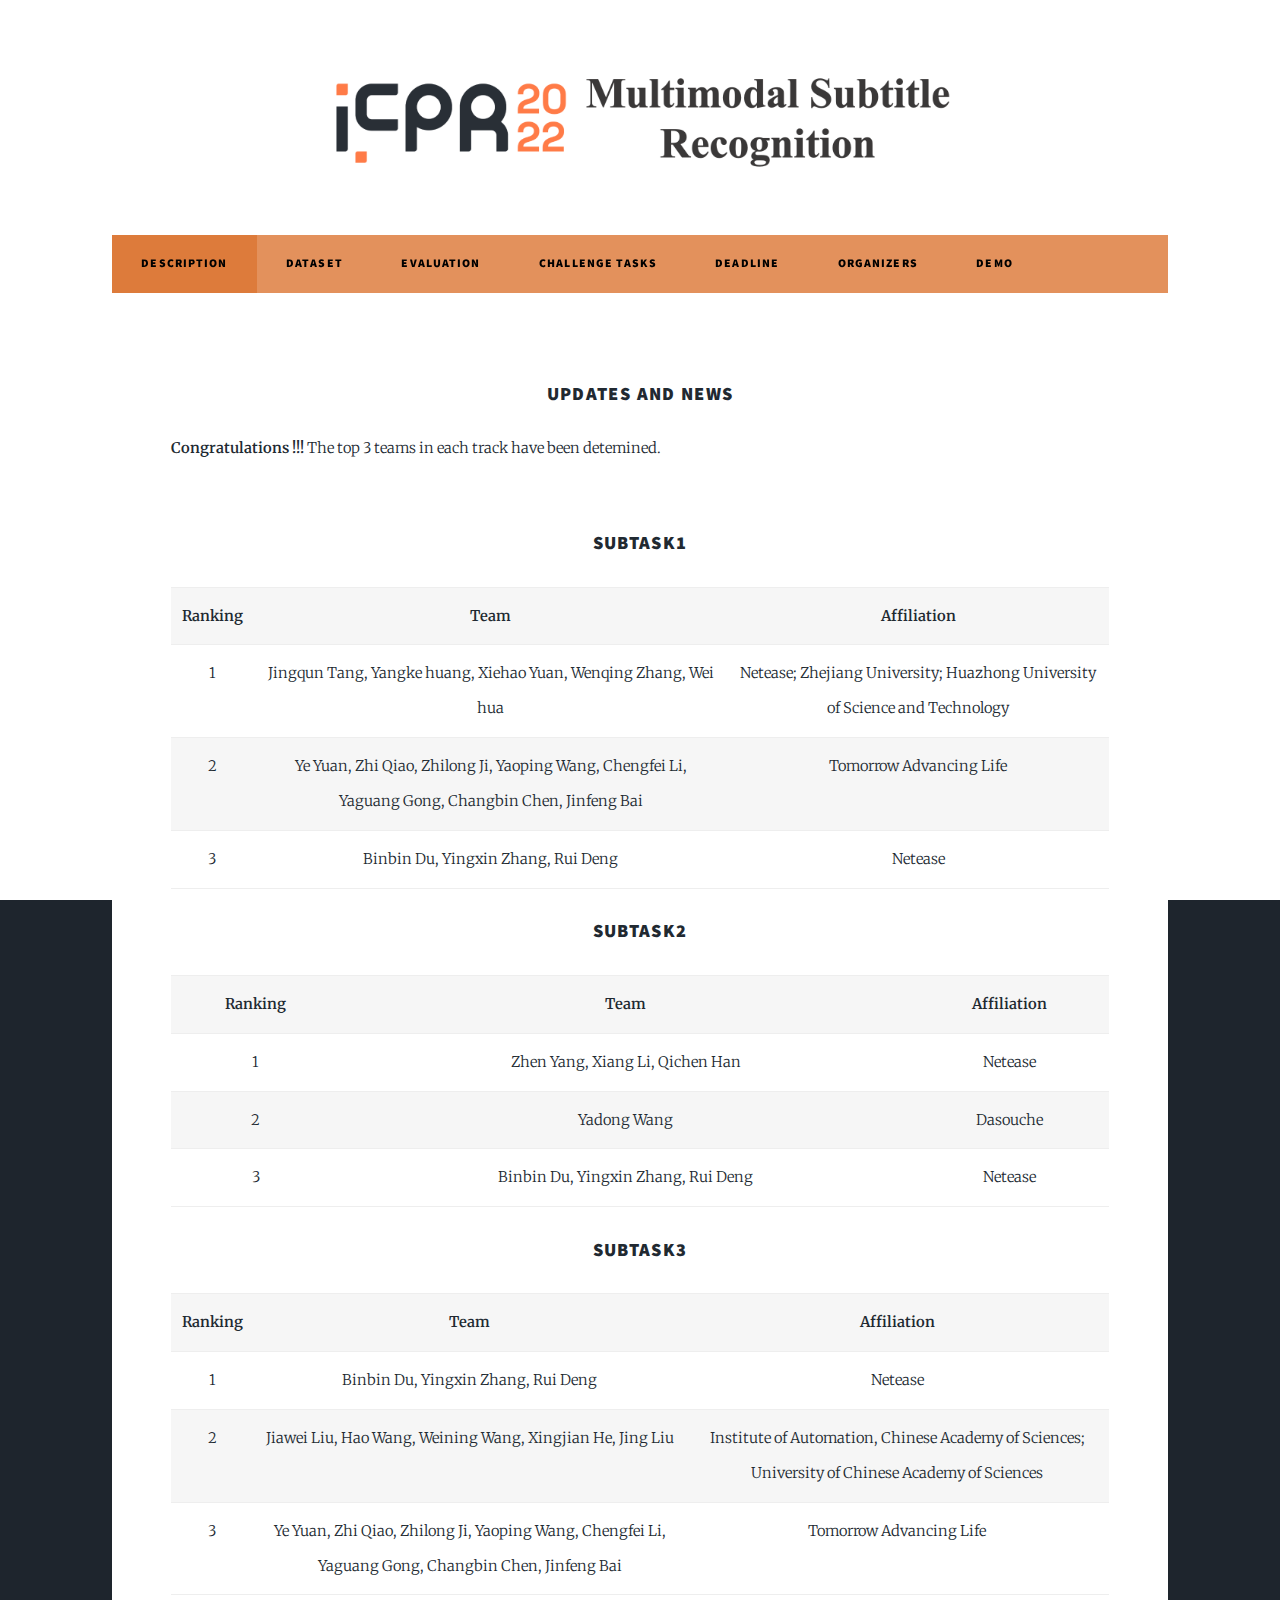
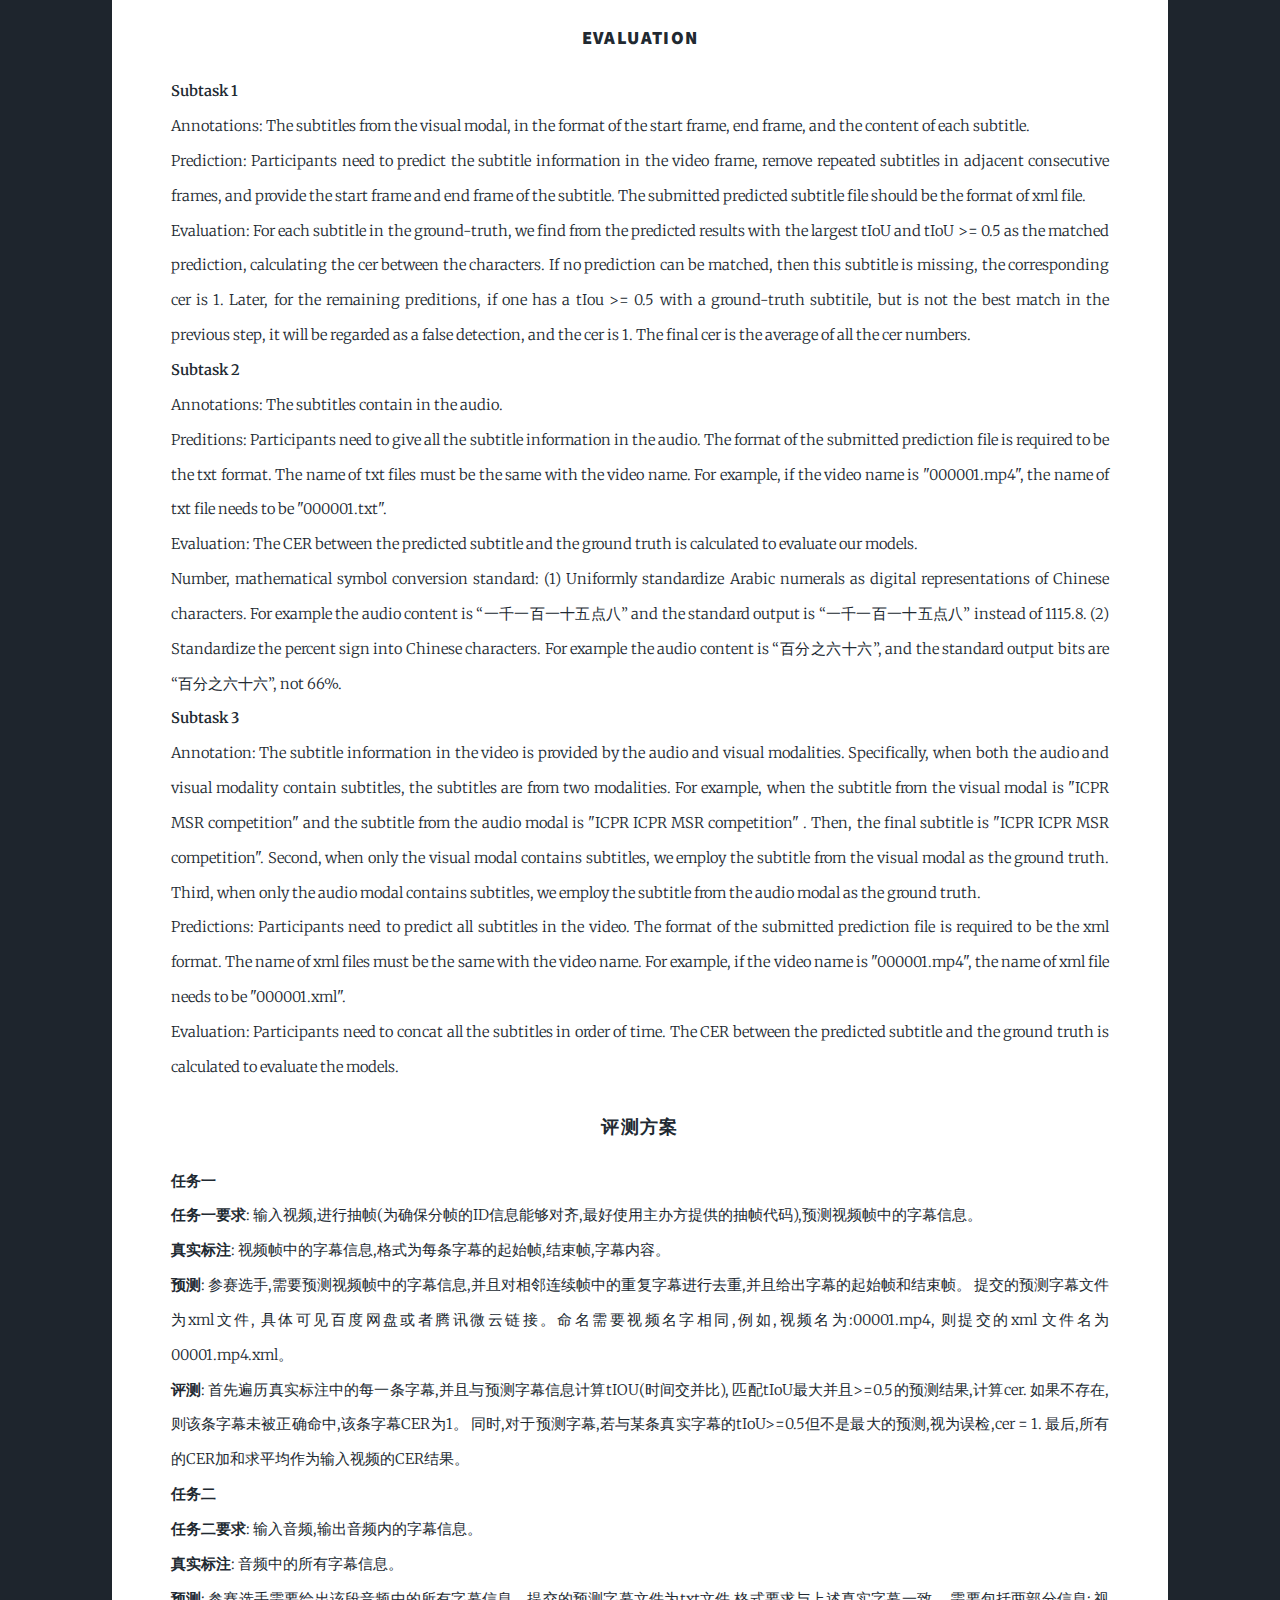
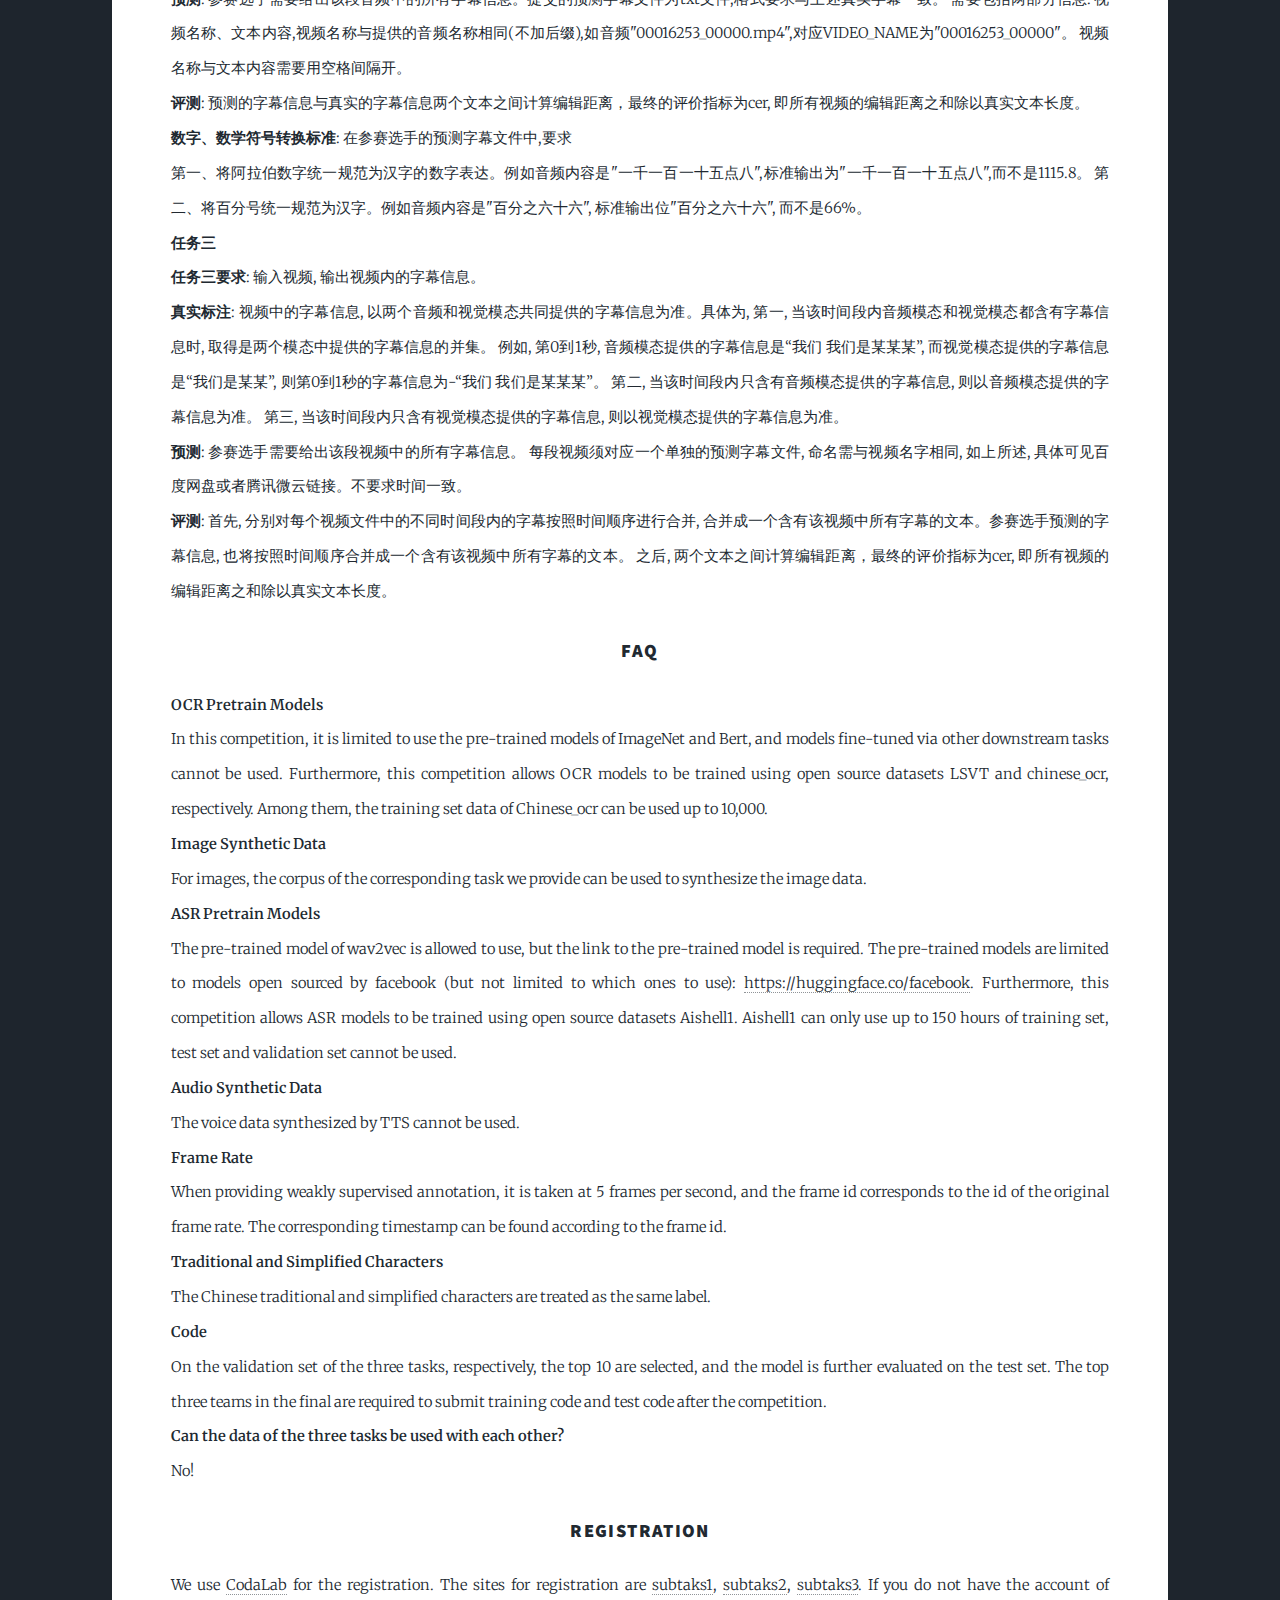
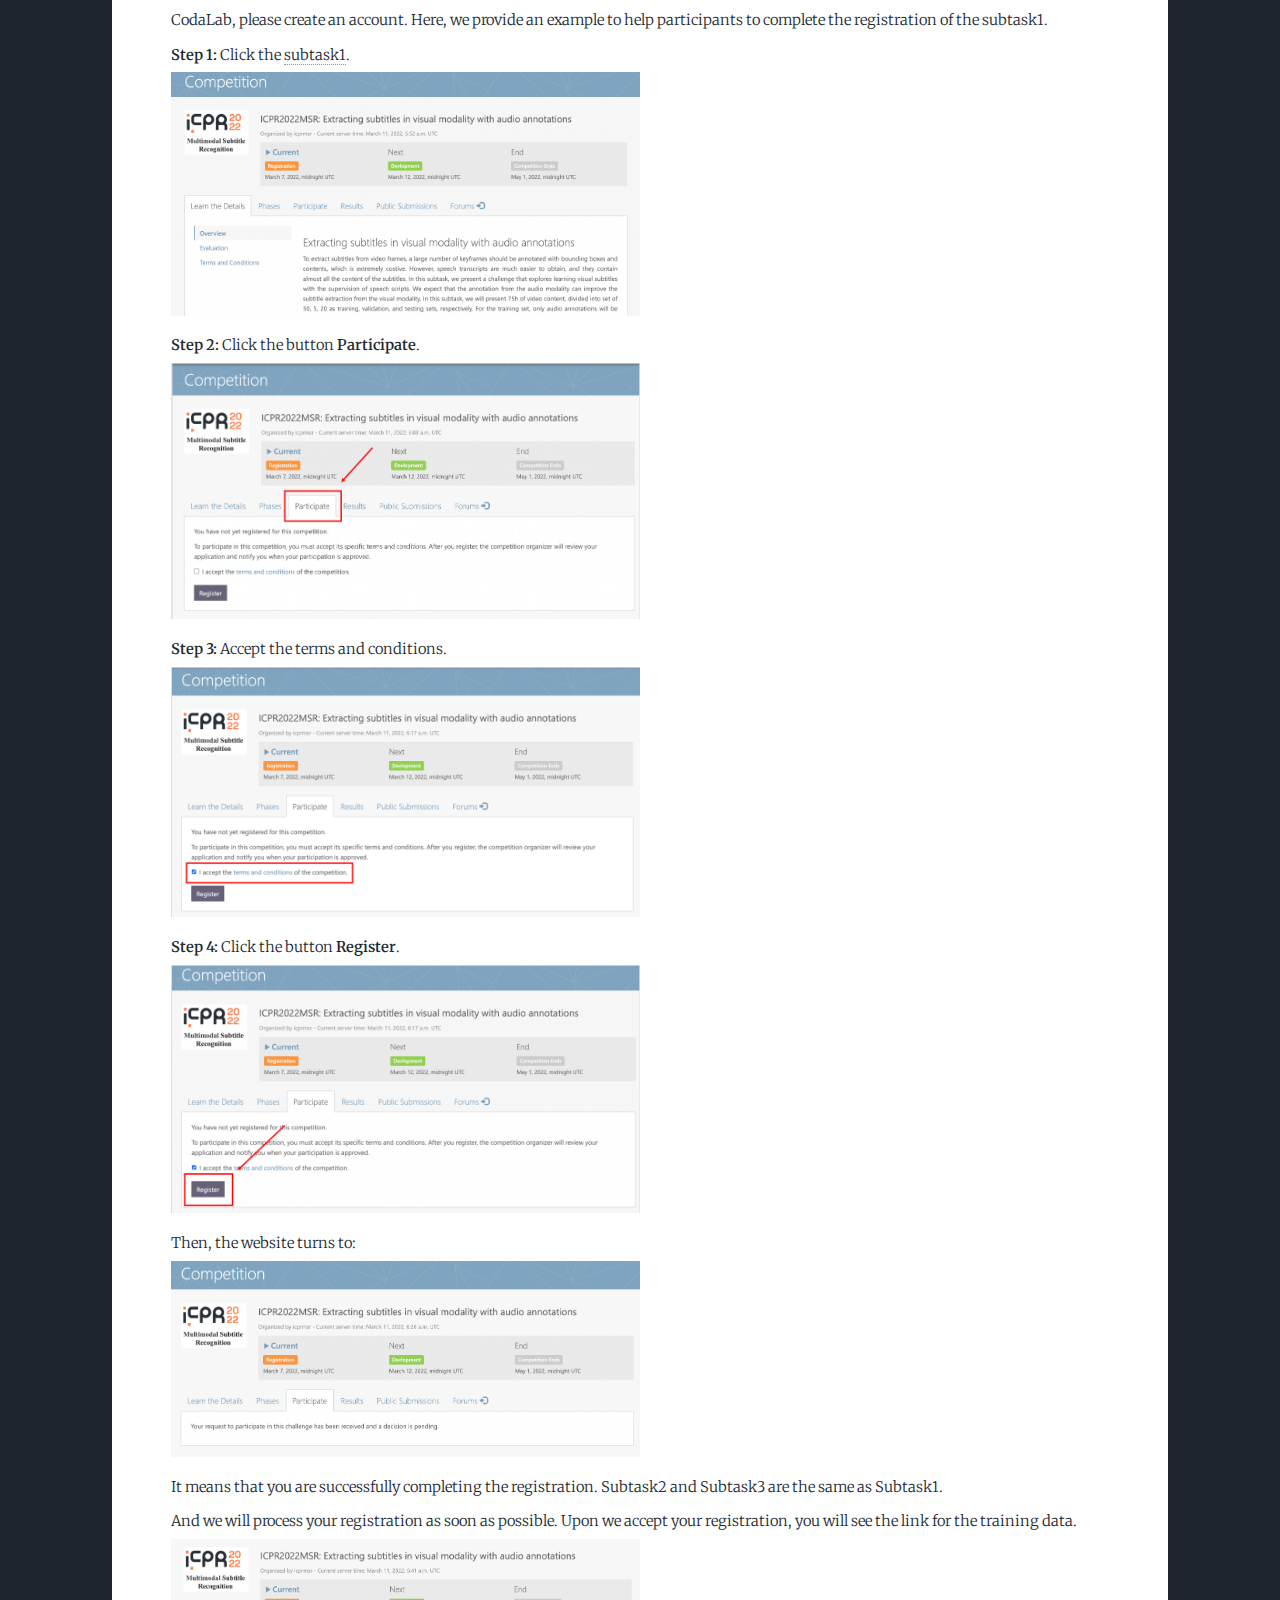
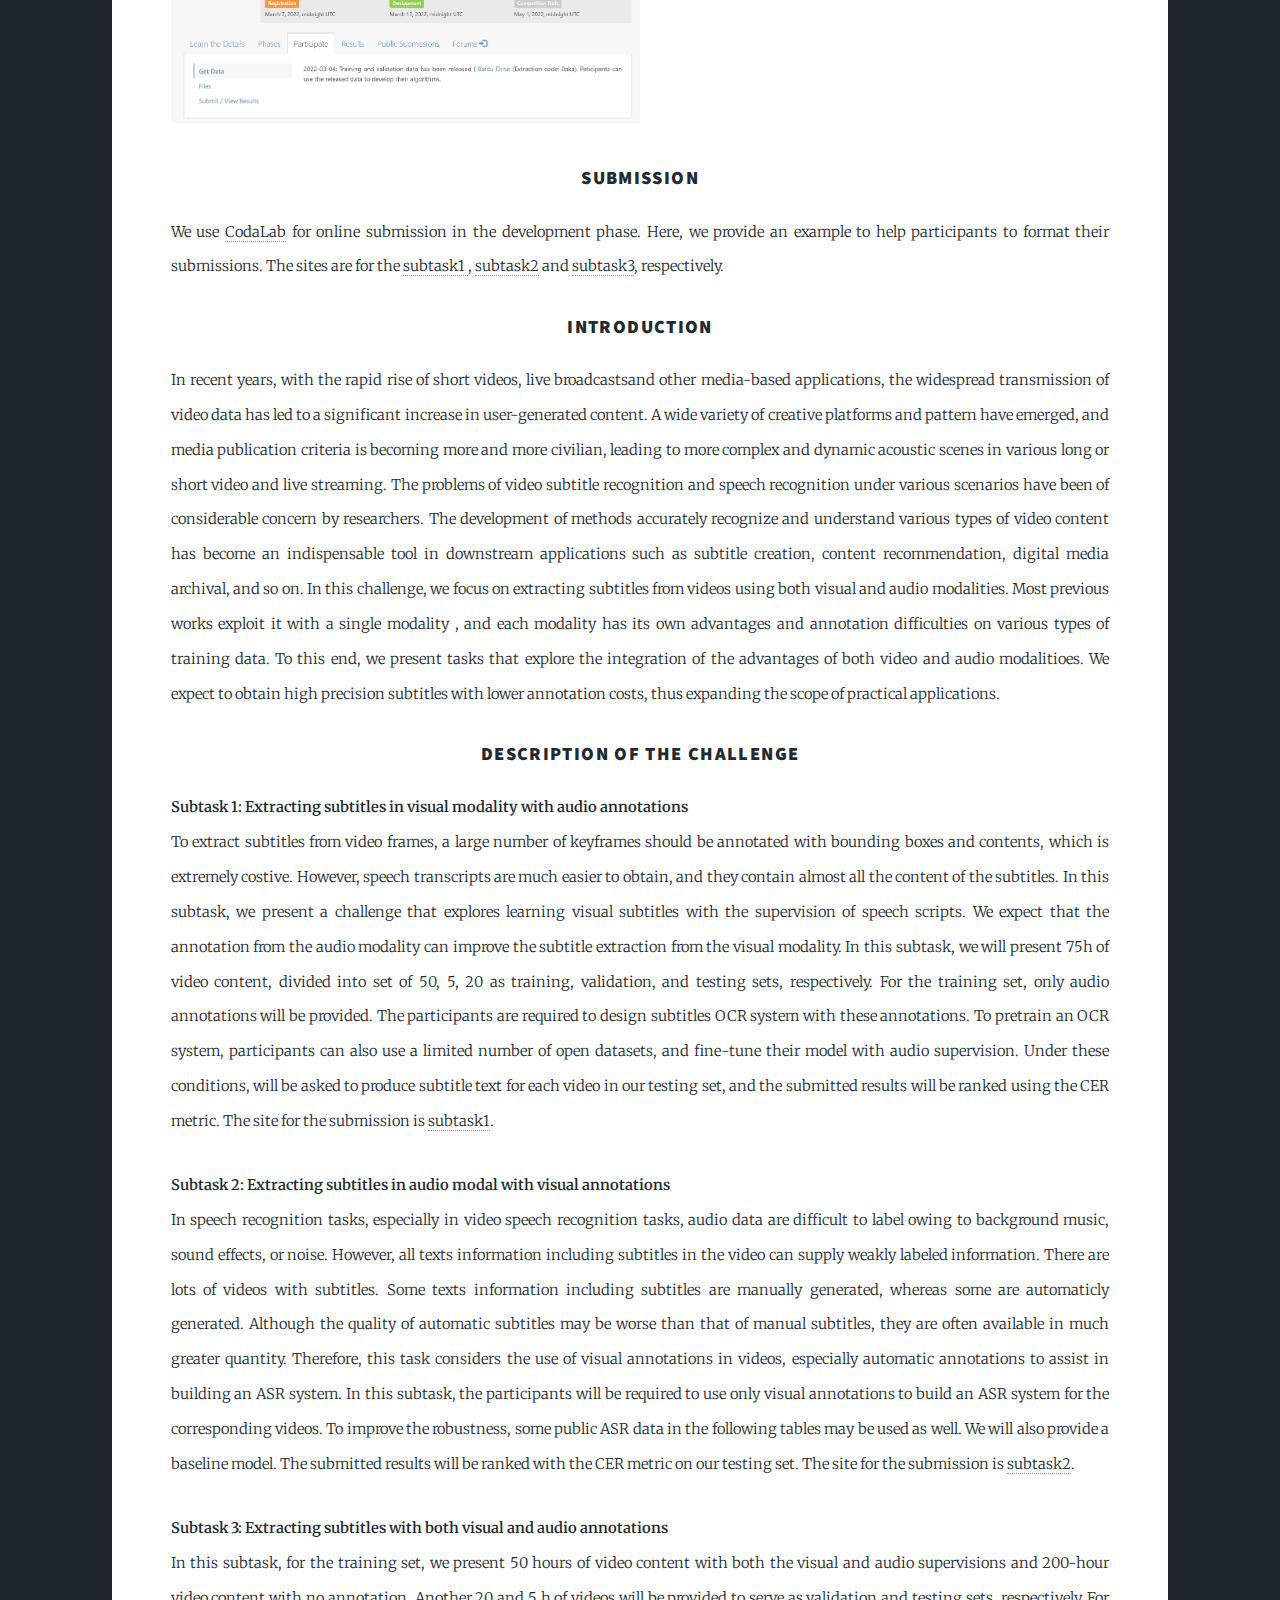
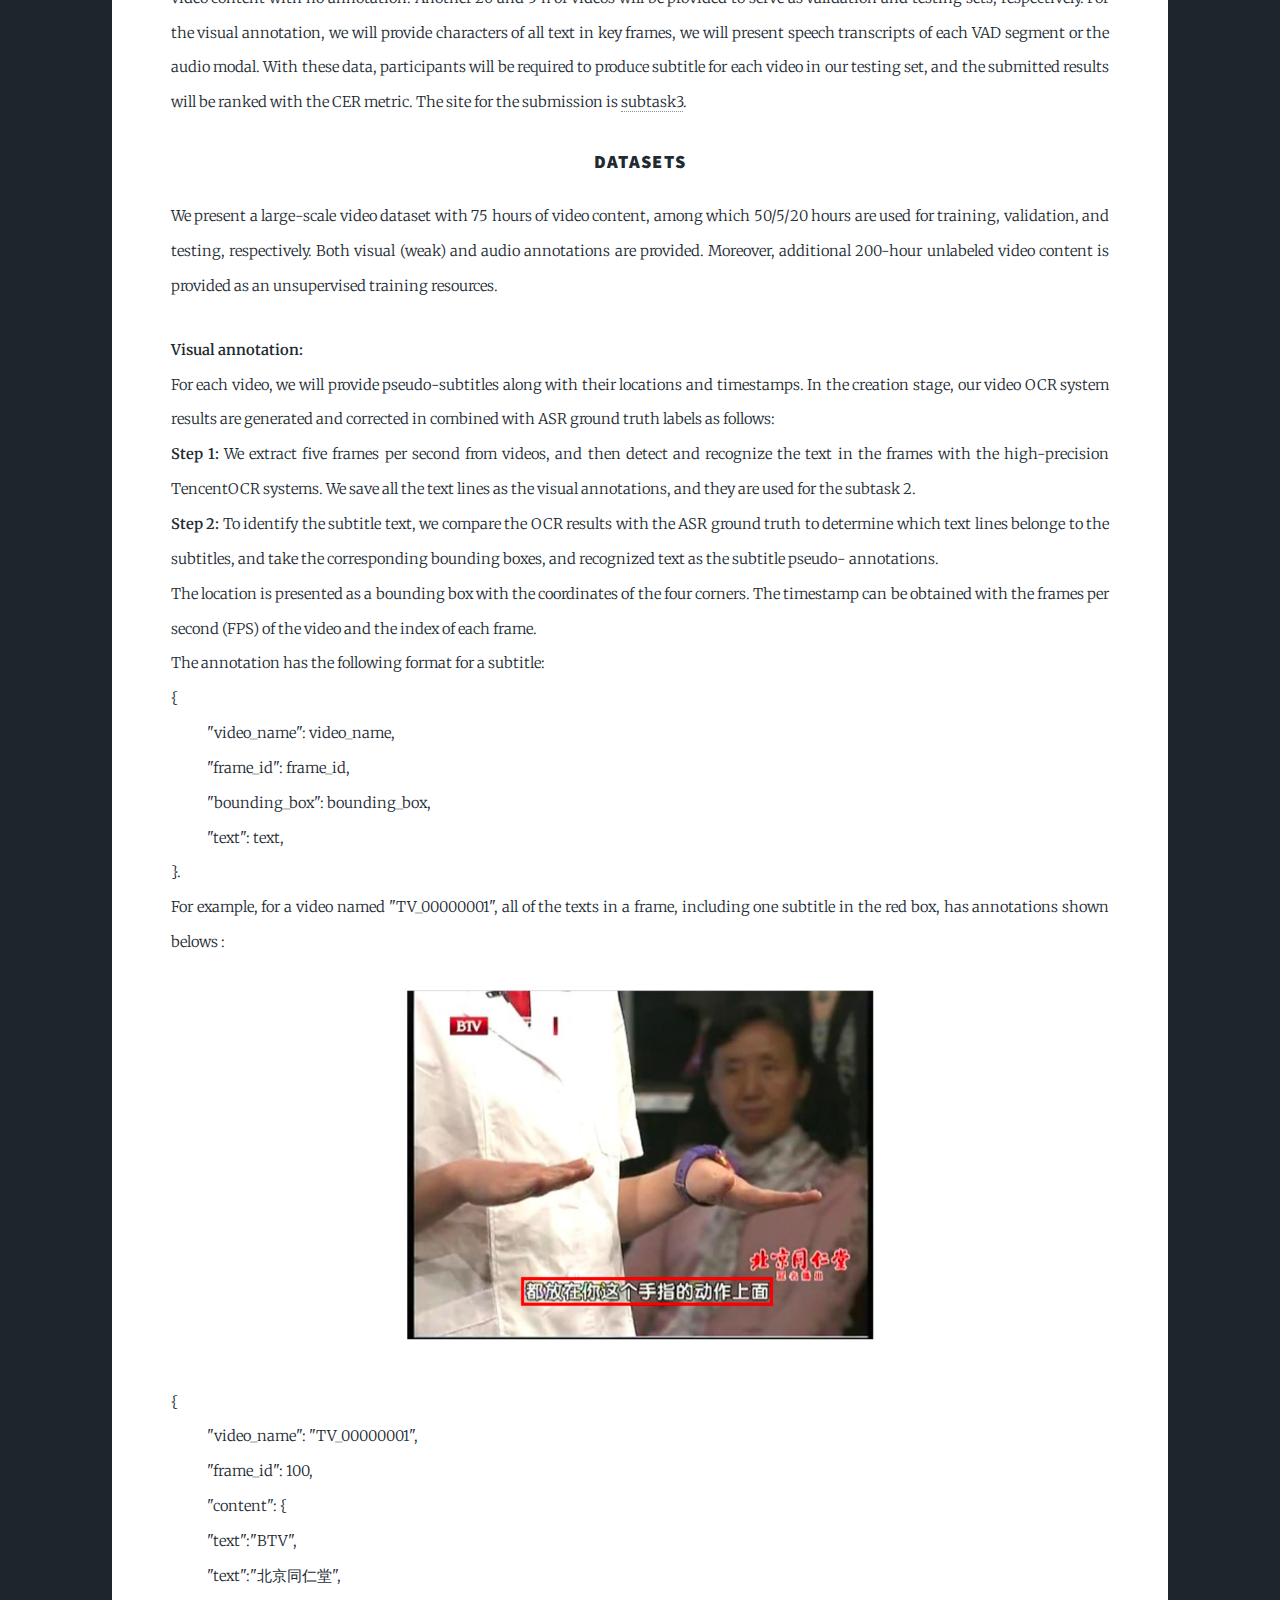
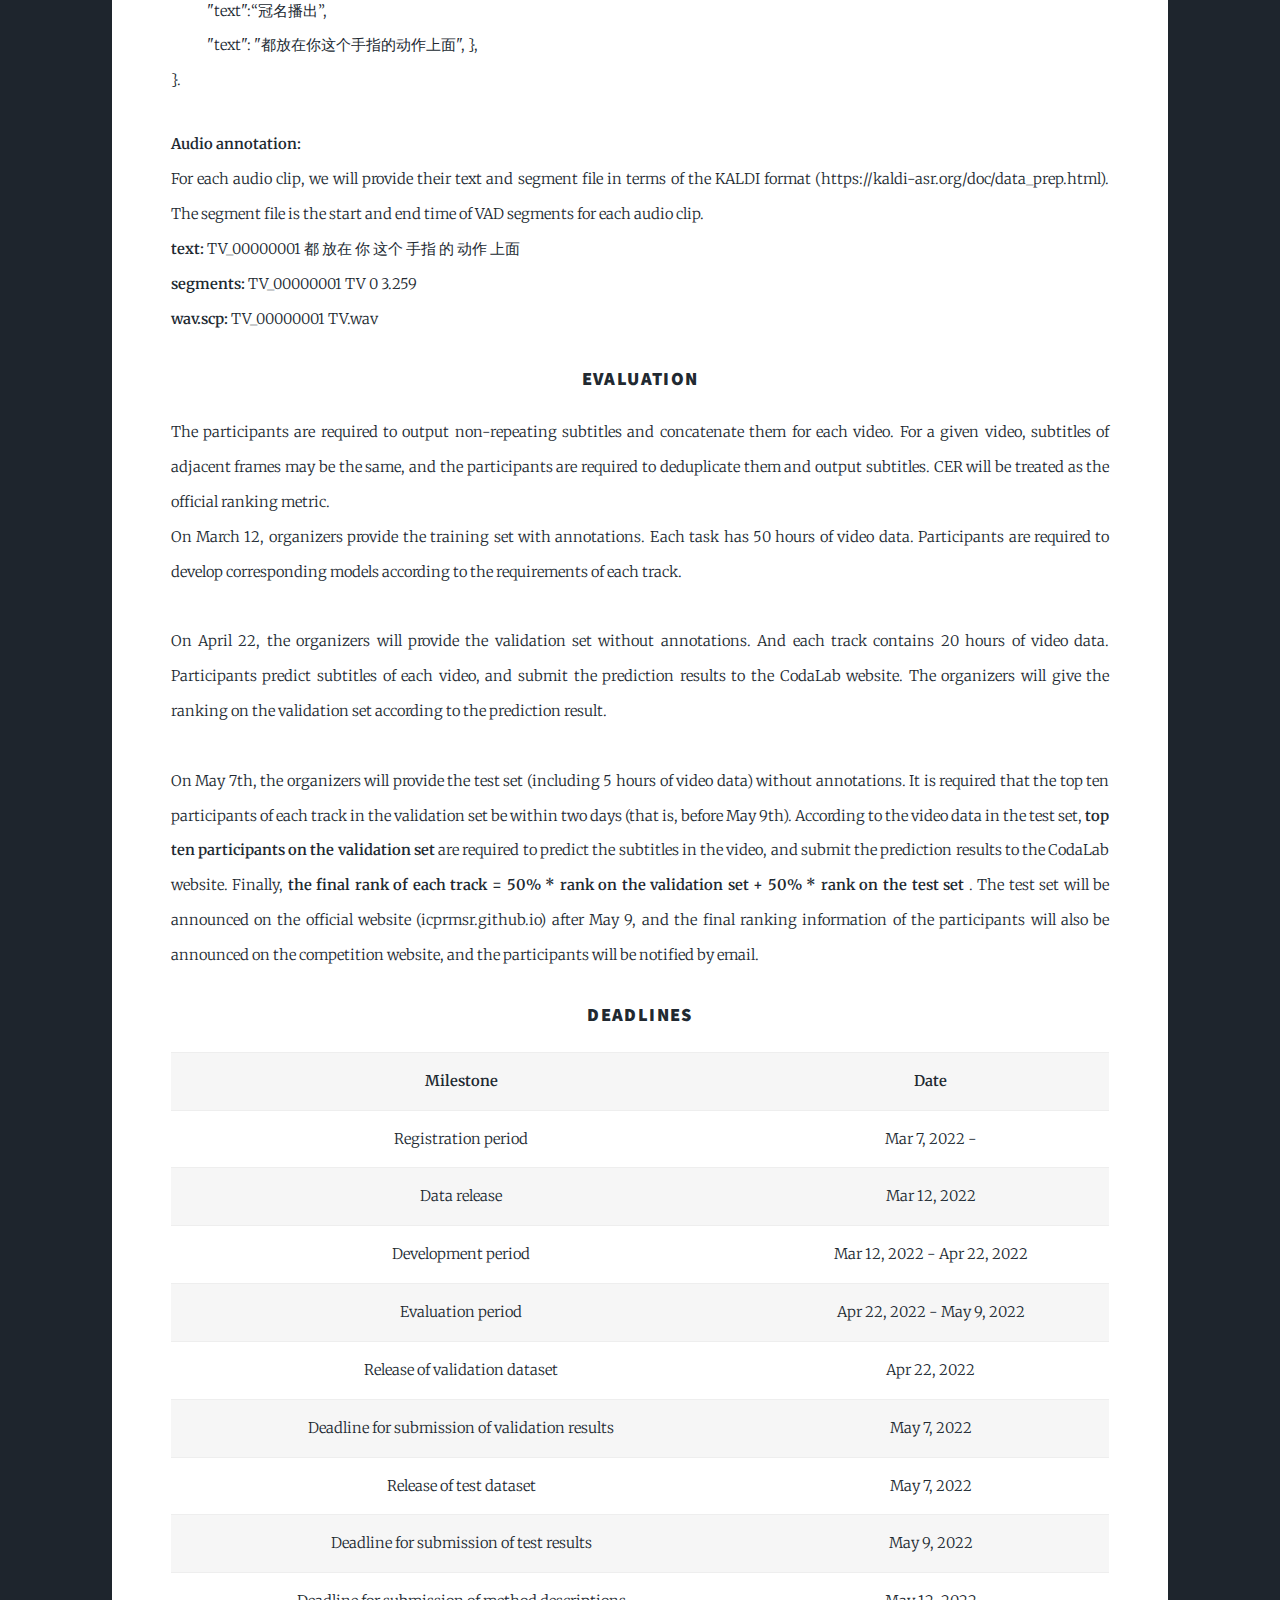
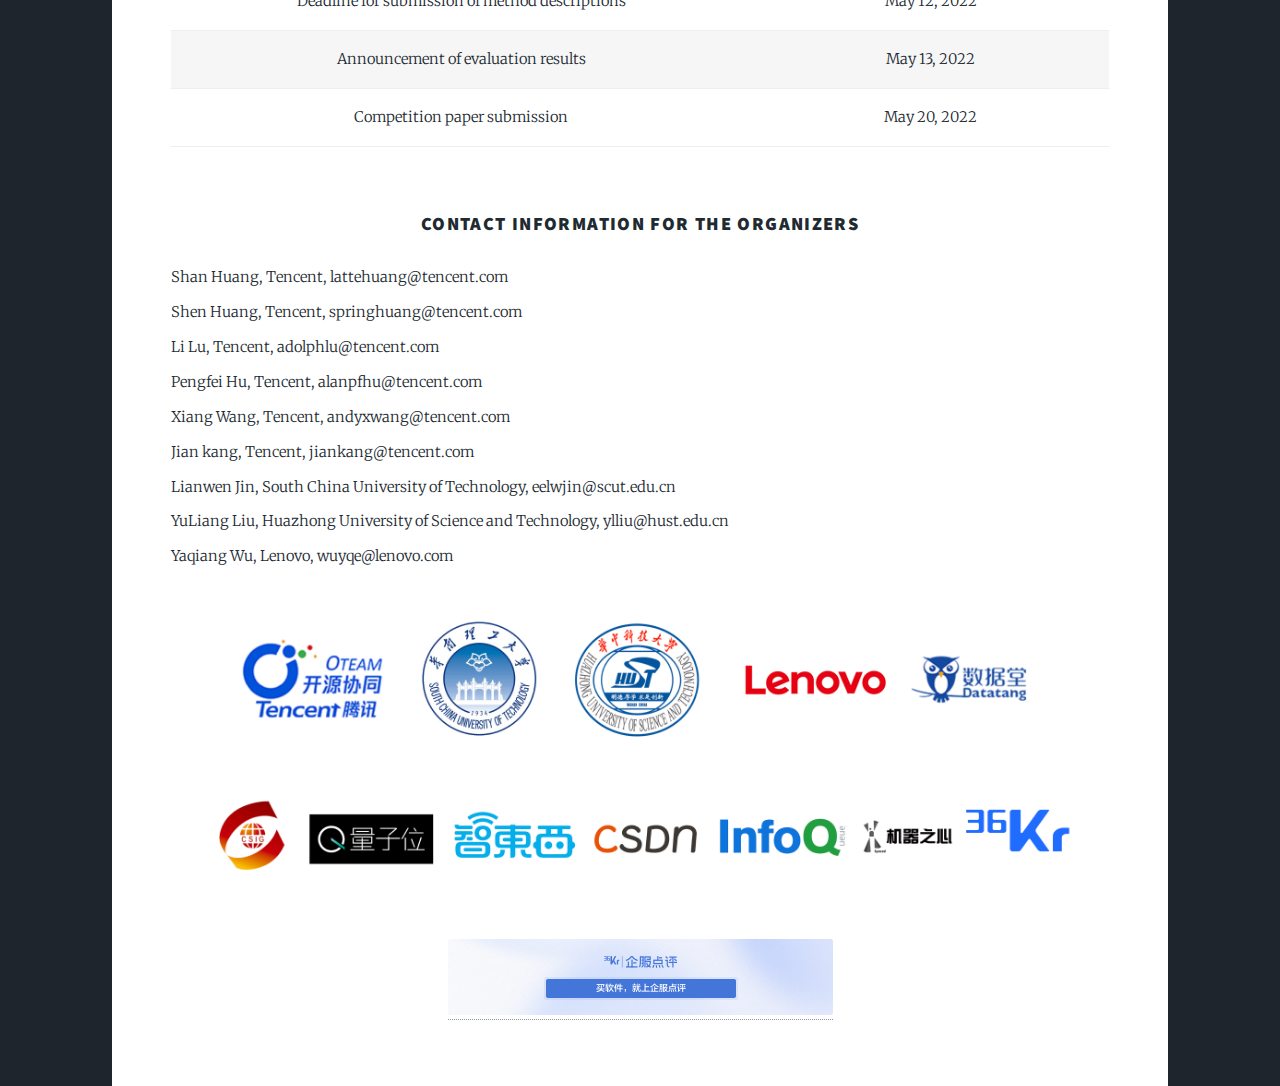
==== commit 58b6ef7d: "Update index.html" ====
--- a/index.html
+++ b/index.html
@@ -45,15 +45,94 @@
 
 							<h3> Updates and News </h3>
                             <p style="text-align:justify; text-justify:inter-ideograph;">
-							<b>Big News !!! </b> The top 3 teams in each track will receive cash rewards. 
-							The details of the rewards are as follows:
-							<b>Top-1: 3000$,
-							Top-2: 1500$,
-							Top-3: 800$.</b>
-							See more details of ranking rules in <a href="elements.html"> Evaluation </a>.
+							<b> Congratulations !!! </b> 
+							The top 3 teams in each track have been detemined. 
 							</p>
 							<br>
                             
+                            <h3> Subtask1 </h3>
+							<p>
+							<table >
+								<tr>
+									<td> <b> Ranking </b> </td>
+									<td> <b> Team </b> </td>
+									<td> <b> Affiliation </b> </td>
+								</tr>
+								<tr>
+									<td> 1 </td>
+									<td> Jingqun Tang, Yangke huang, Xiehao Yuan, Wenqing Zhang, Wei hua </td>
+									<td> Netease; Zhejiang University; Huazhong University of Science and Technology </td>
+								</tr>
+								<tr>
+									<td> 2  </td>
+									<td>  Ye Yuan, Zhi Qiao, Zhilong Ji, Yaoping Wang, Chengfei Li, Yaguang Gong, Changbin Chen, Jinfeng Bai  </td>
+									<td> Tomorrow Advancing Life </td>
+								</tr>
+								<tr>
+									<td> 3 </td>
+									<td> Binbin Du, Yingxin Zhang, Rui Deng </td>
+									<td> Netease </td>
+								</tr>
+							</table>
+							</p>
+
+							<h3> Subtask2 </h3>
+							<p>
+							<table >
+								<tr>
+									<td> <b> Ranking </b> </td>
+									<td> <b> Team </b> </td>
+									<td> <b> Affiliation </b> </td>
+								</tr>
+								<tr>
+									<td> 1 </td>
+									<td> Zhen Yang, Xiang Li, Qichen Han </td>
+									<td> Netease </td>
+								</tr>
+								<tr>
+									<td> 2  </td>
+									<td>  Yadong Wang  </td>
+									<td> Dasouche </td>
+								</tr>
+								<tr>
+									<td> 3 </td>
+									<td> Binbin Du, Yingxin Zhang, Rui Deng </td>
+									<td> Netease </td>
+								</tr>
+							</table>
+							</p>
+
+
+							<h3> Subtask3 </h3>
+							<p>
+							<table >
+								<tr>
+									<td> <b> Ranking </b> </td>
+									<td> <b> Team </b> </td>
+									<td> <b> Affiliation </b> </td>
+								</tr>
+
+								<tr>
+									<td> 1 </td>
+									<td> Binbin Du, Yingxin Zhang, Rui Deng </td>
+									<td> Netease </td>
+								</tr>
+
+								<tr>
+									<td> 2 </td>
+									<td> Jiawei Liu, Hao Wang, Weining Wang, Xingjian He, Jing Liu </td>
+									<td> Institute of Automation, Chinese Academy of Sciences; University of Chinese Academy of Sciences </td>
+								</tr>
+								<tr>
+									<td> 3  </td>
+									<td>  Ye Yuan, Zhi Qiao, Zhilong Ji, Yaoping Wang, Chengfei Li, Yaguang Gong, Changbin Chen, Jinfeng Bai  </td>
+									<td> Tomorrow Advancing Life </td>
+								</tr>
+								
+							</table>
+							</p>
+
+                            <!--
 							<h3> Issues and Questions </h3>
 
 							<p>
@@ -63,7 +142,7 @@
 							</p>
 							<img src="images/pic4.jpeg" width="20%" align="center" />
 							<br>
-
+                            
 
 							<h3> 提交指南 </h3>
 							<p>
@@ -119,7 +198,7 @@
 								比赛第一周内(4.23-4.30)不限定提交次数, 之后每天限定(4.30-5.9)提交5次。
 								<br>
 							</p>
-
+                            -->
 							<h3> Evaluation </h3>
 							<p>
 								<b>Subtask 1</b>
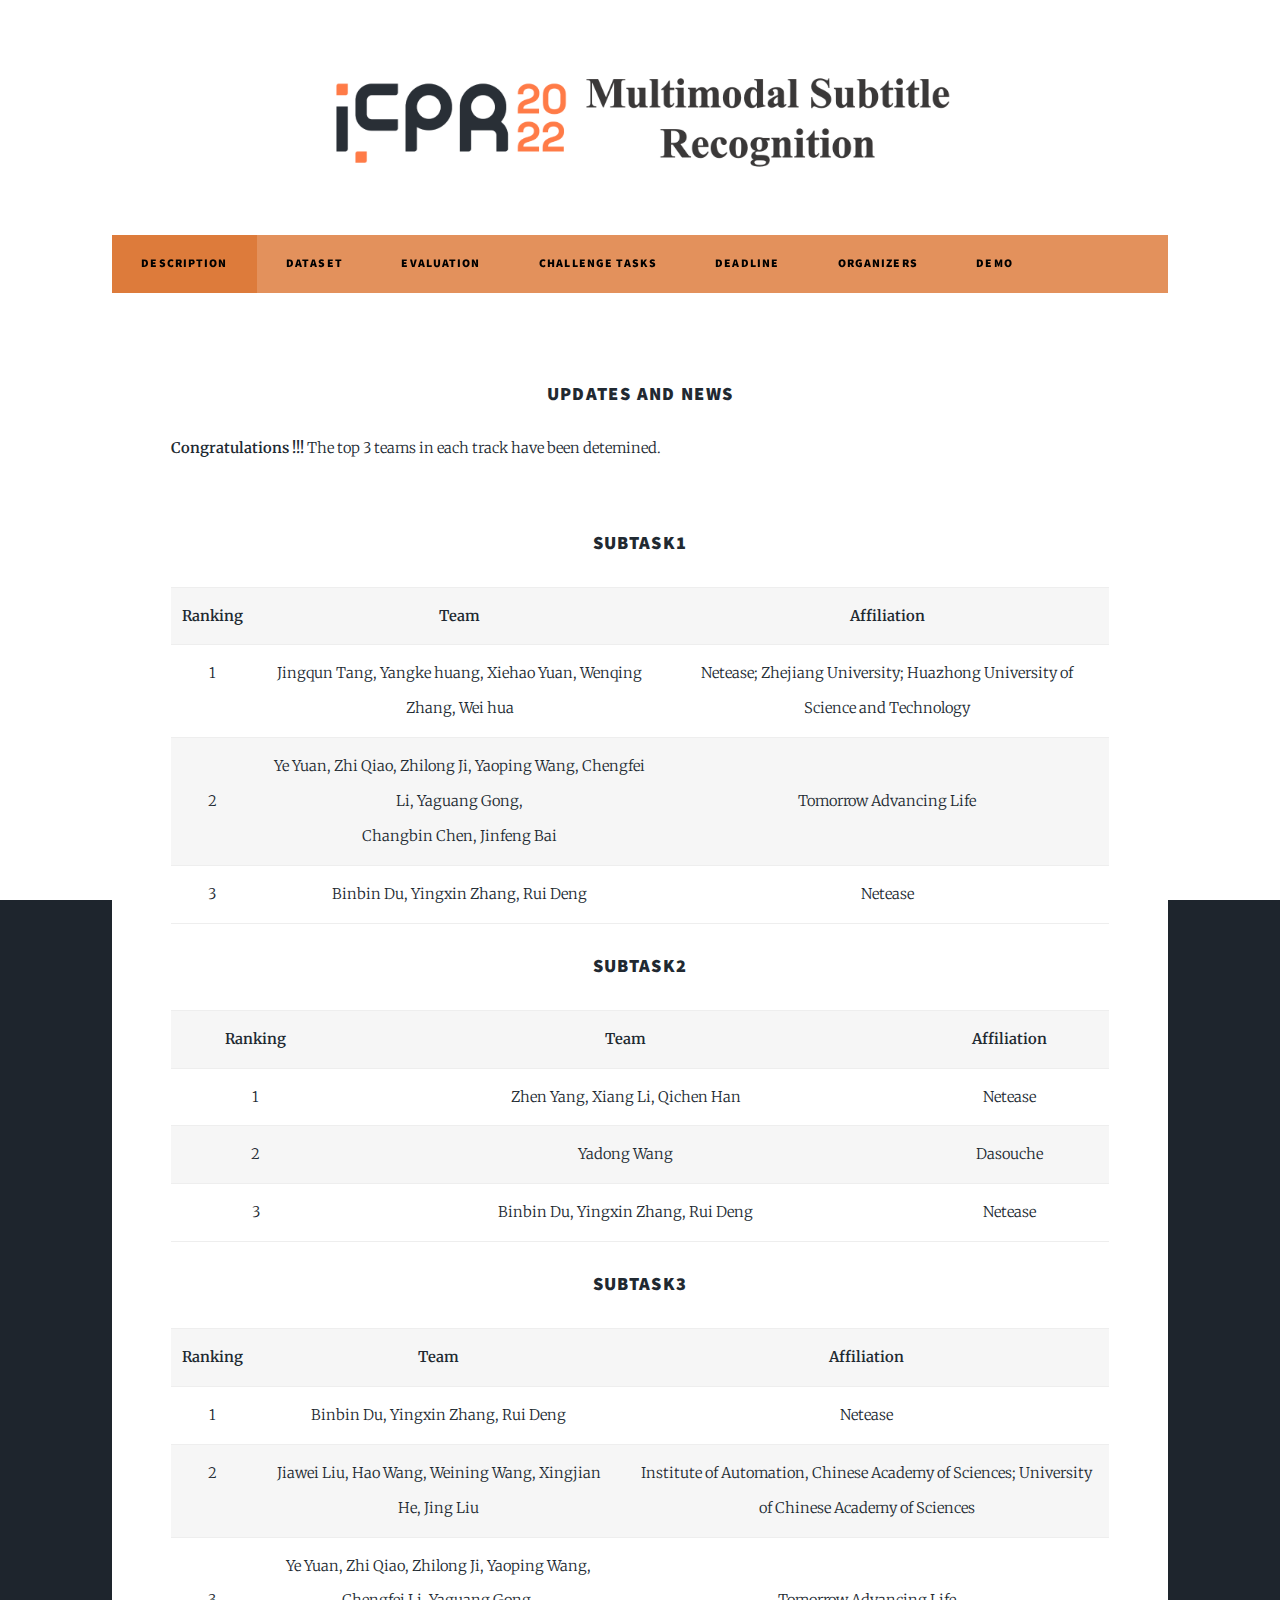
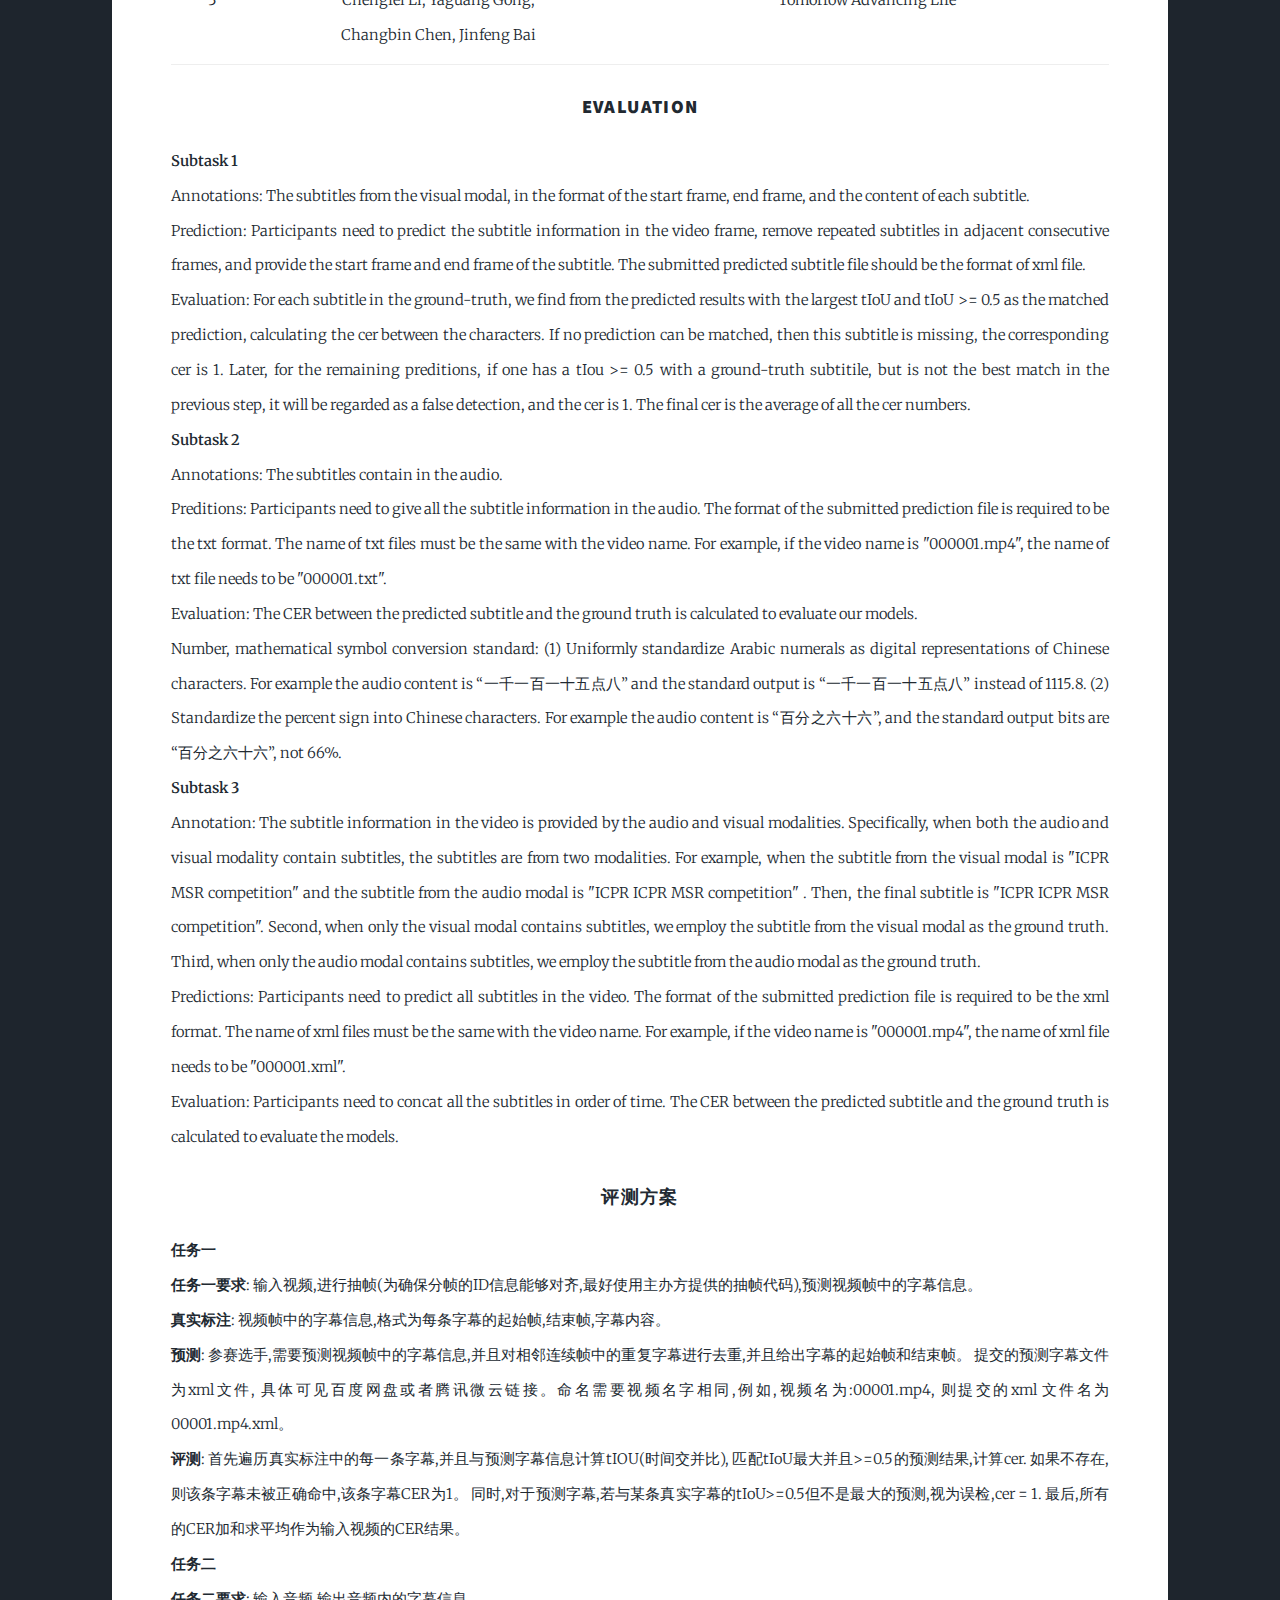
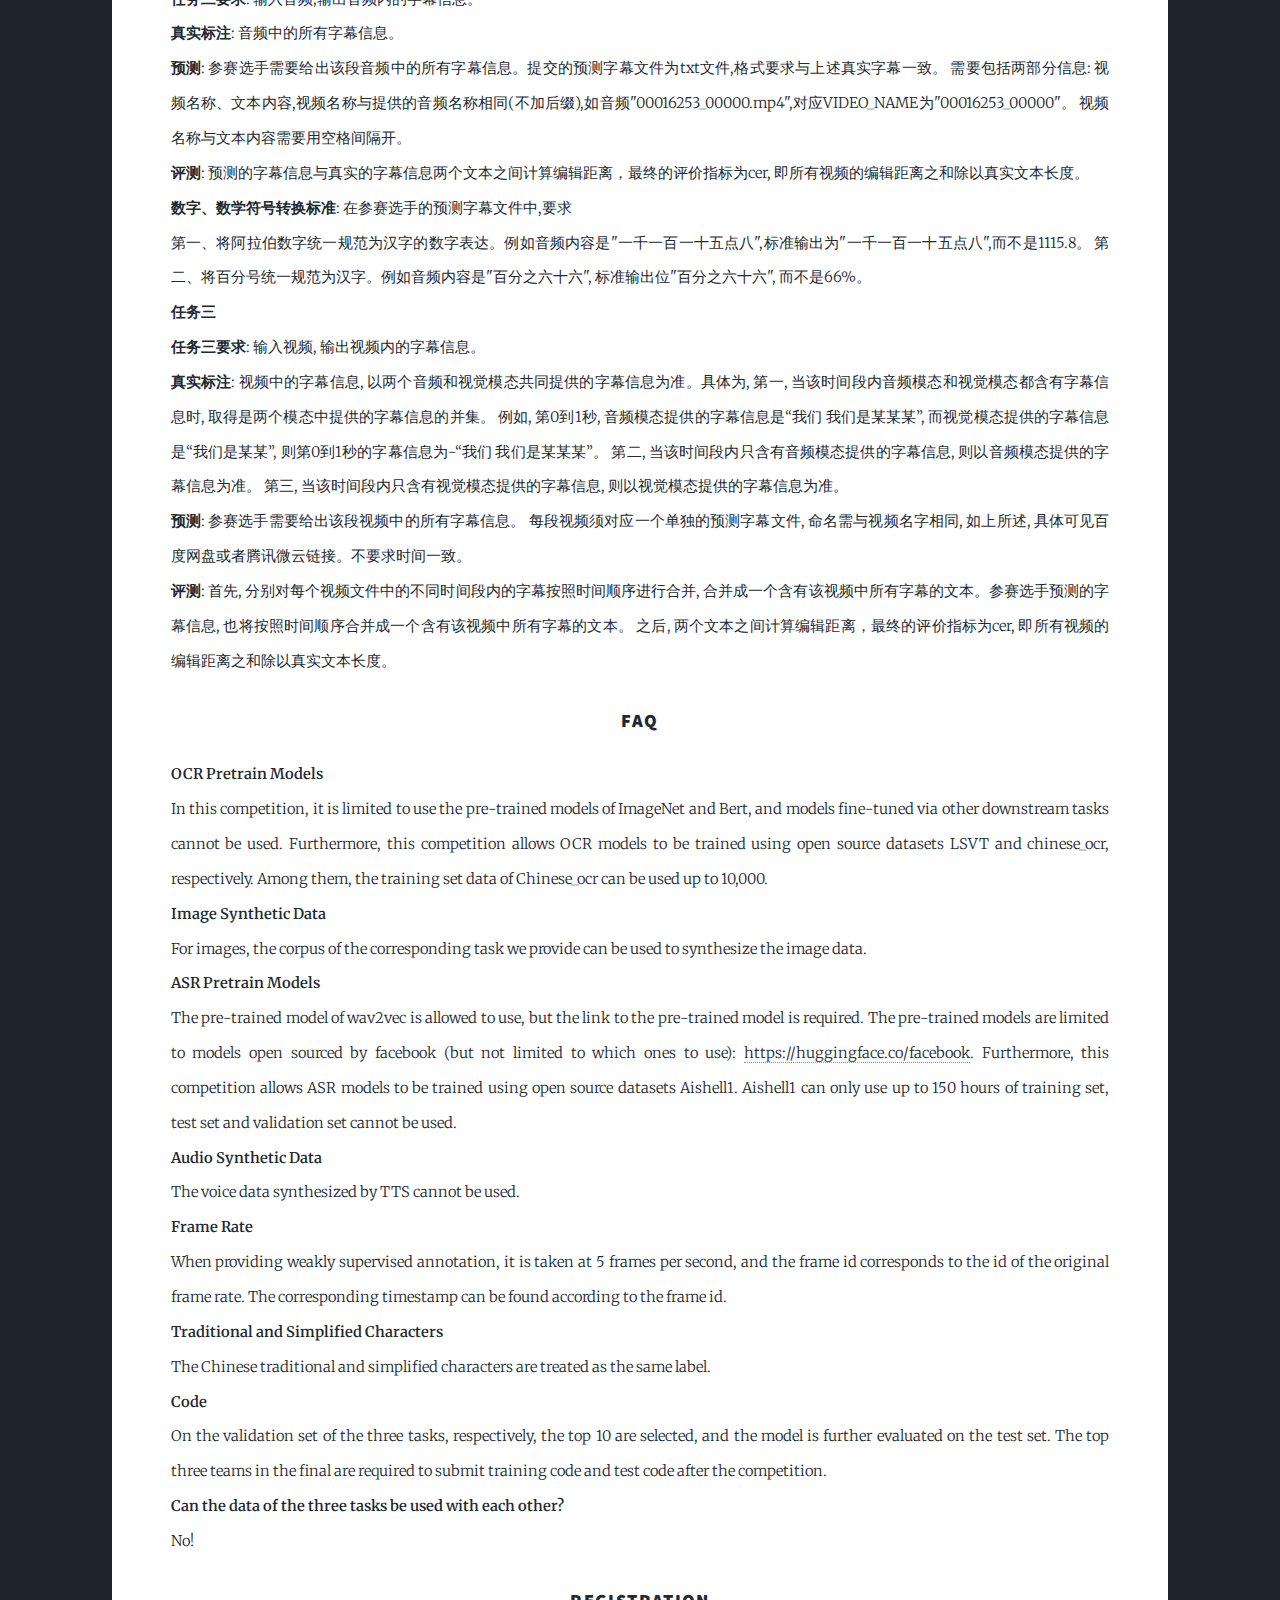
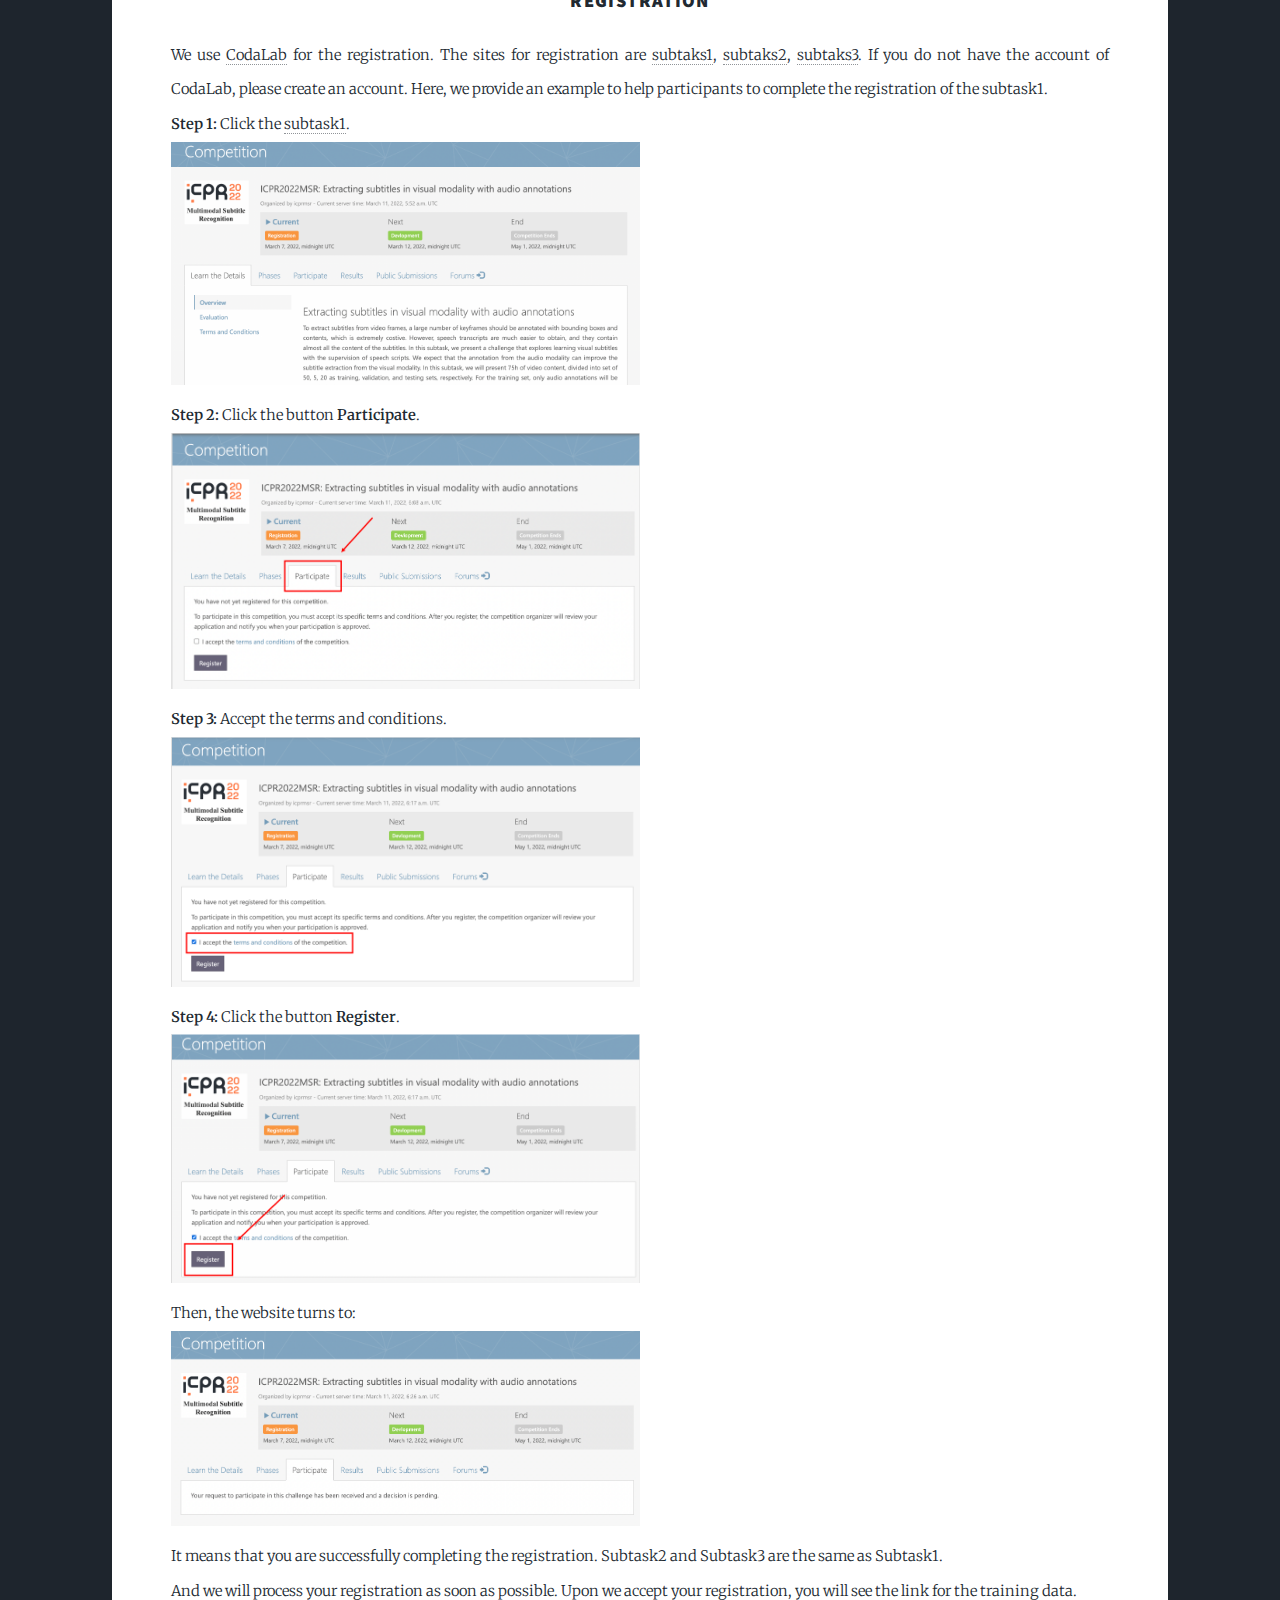
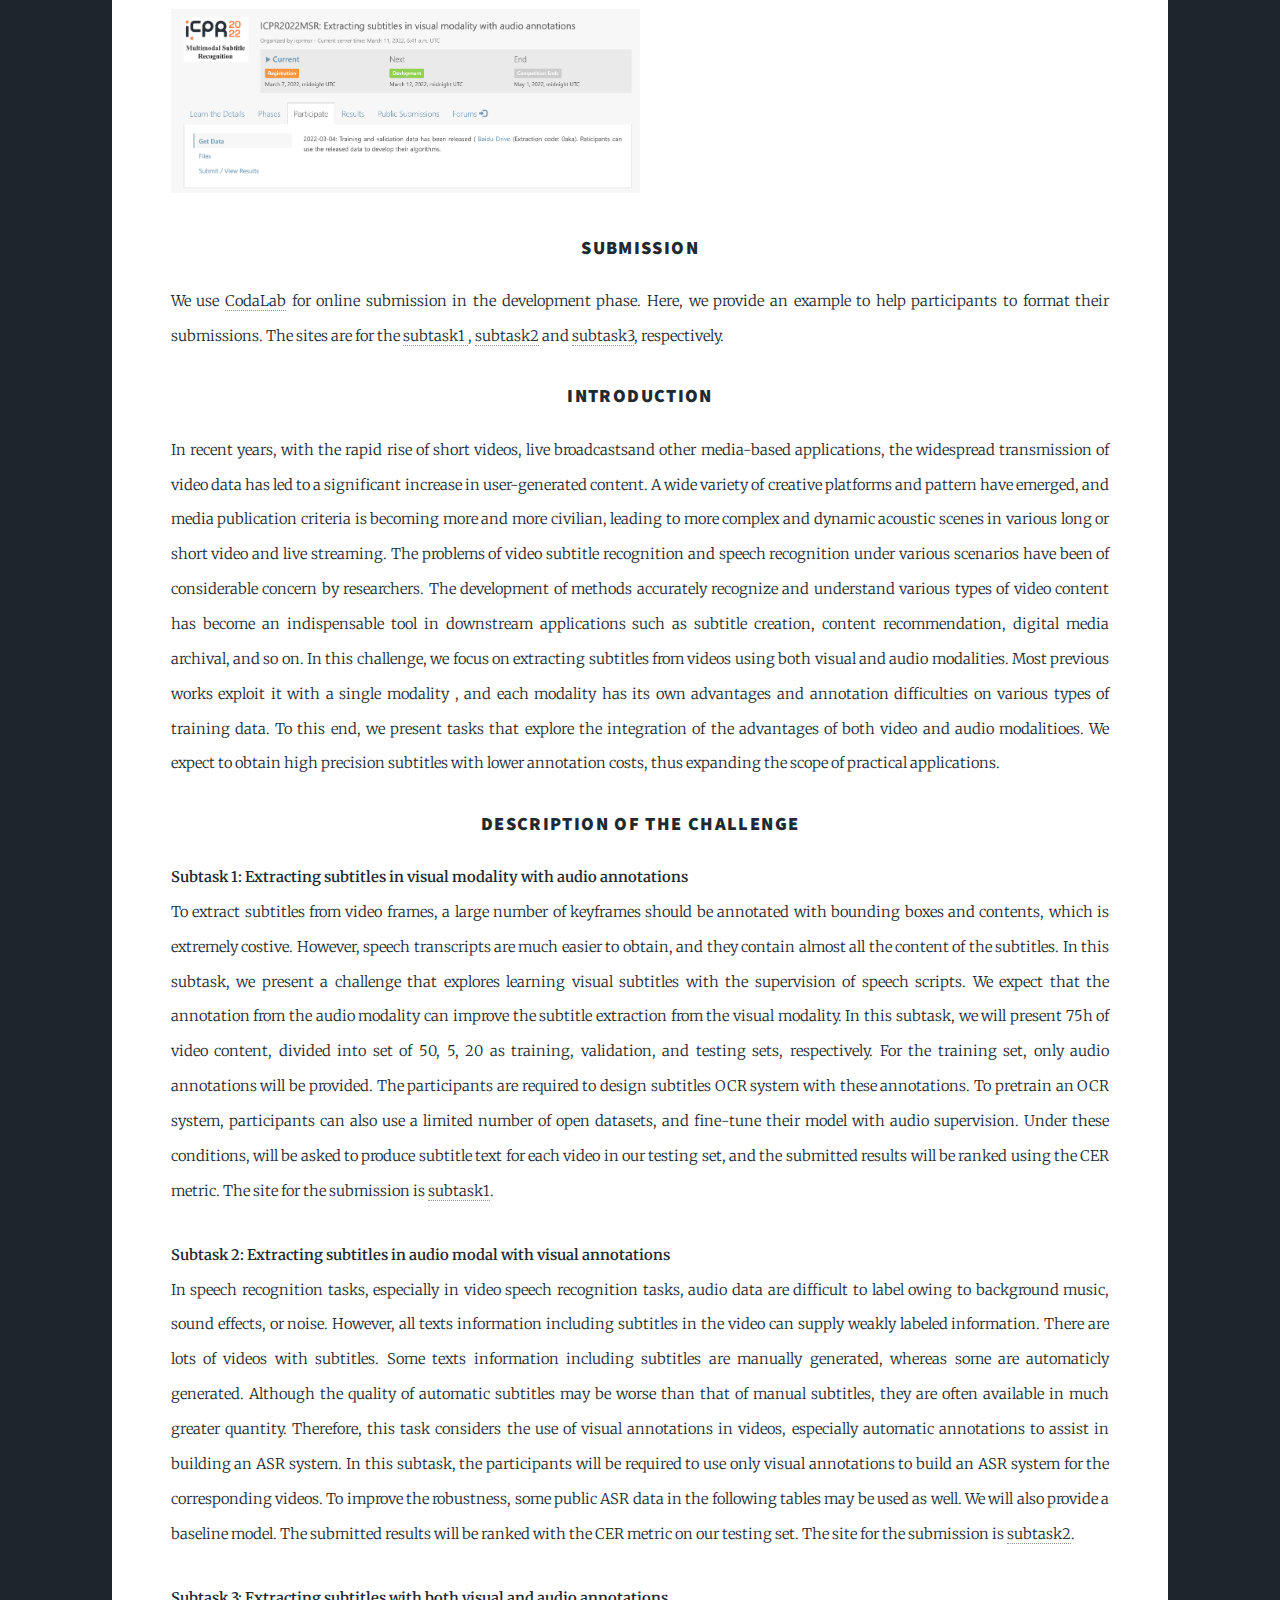
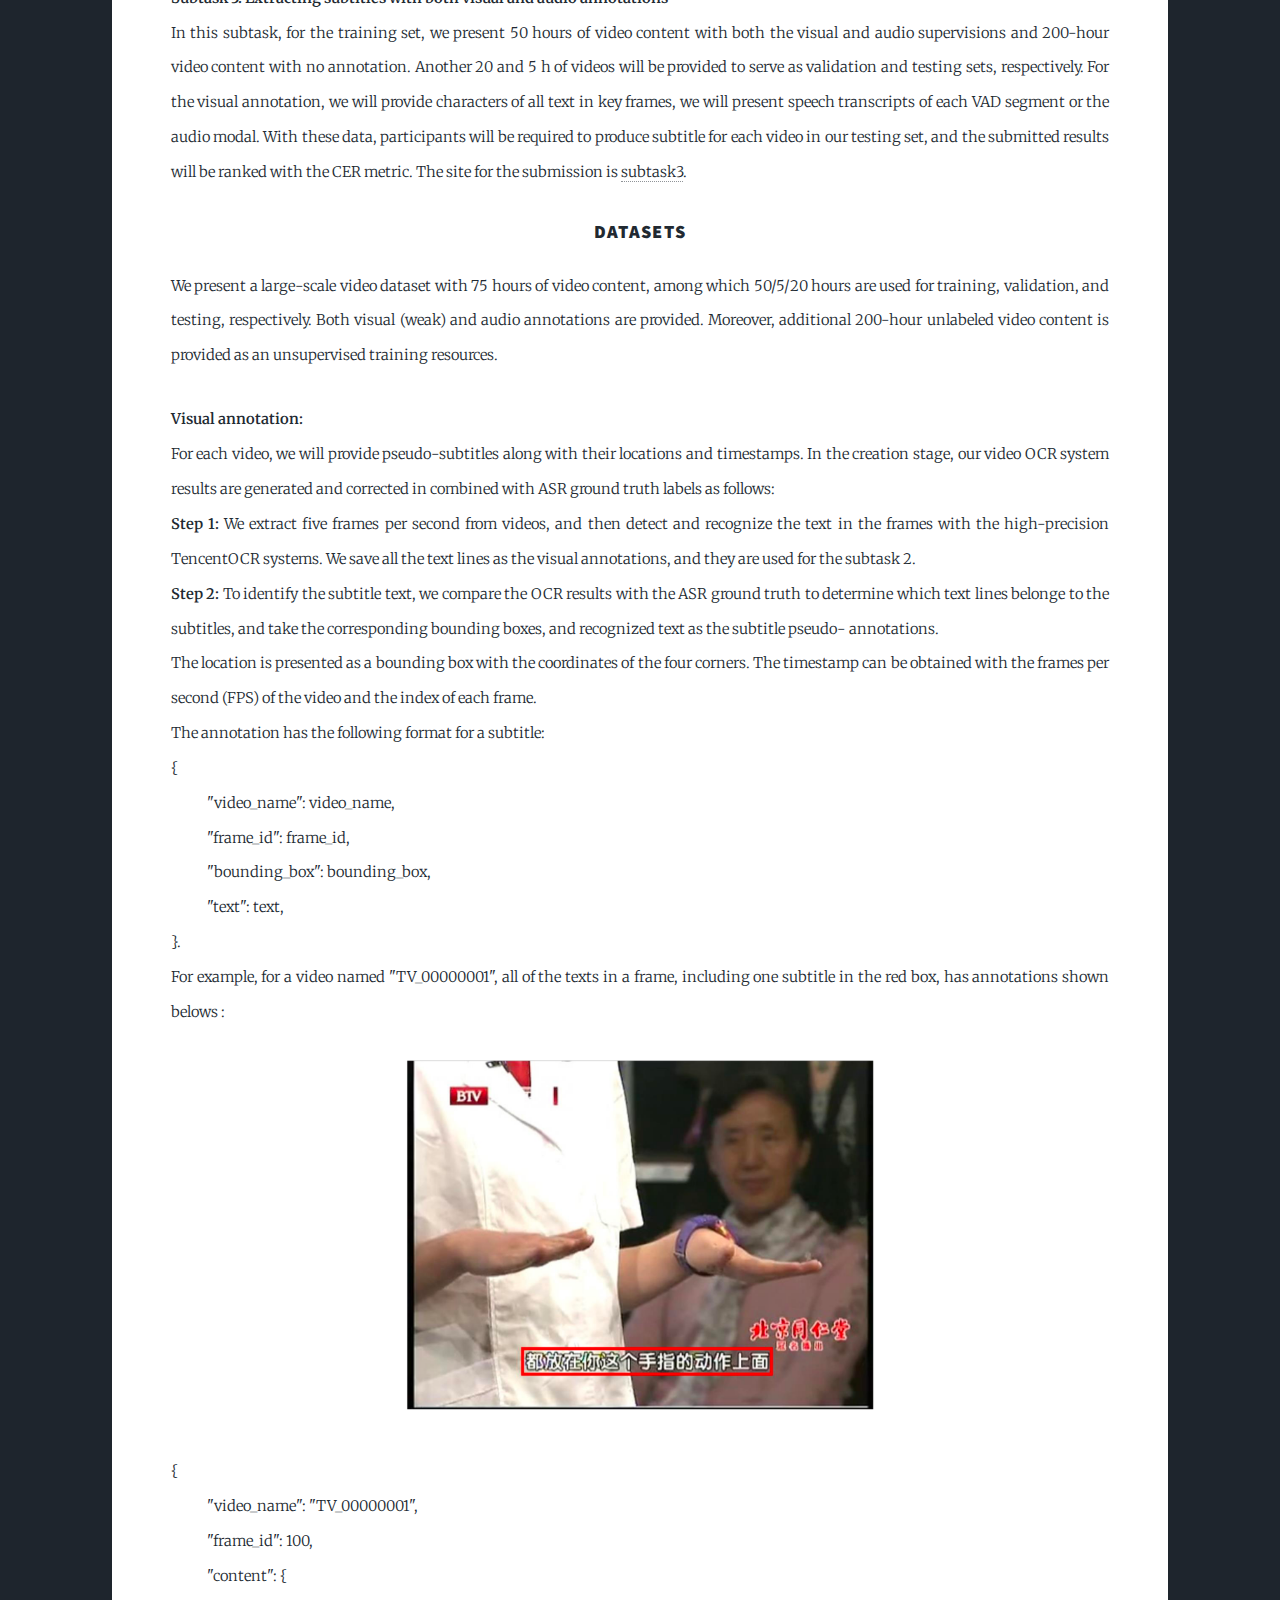
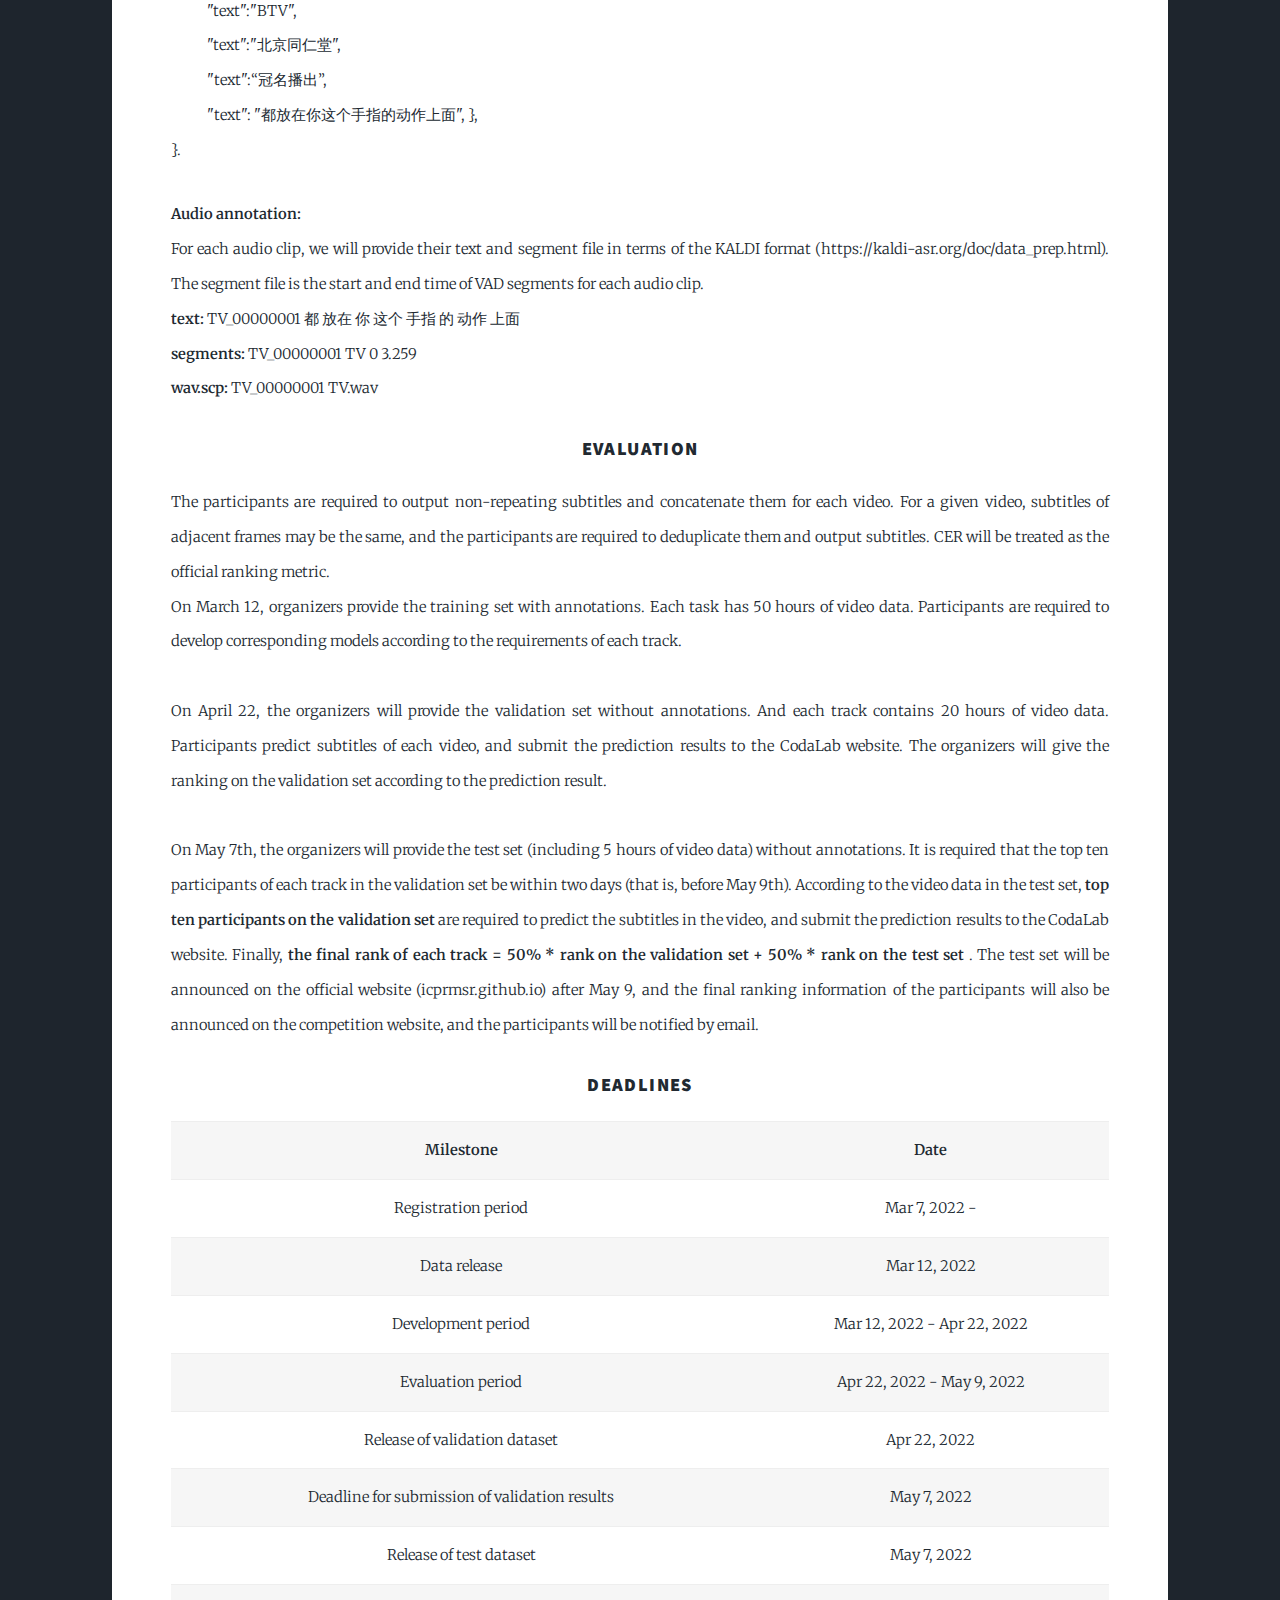
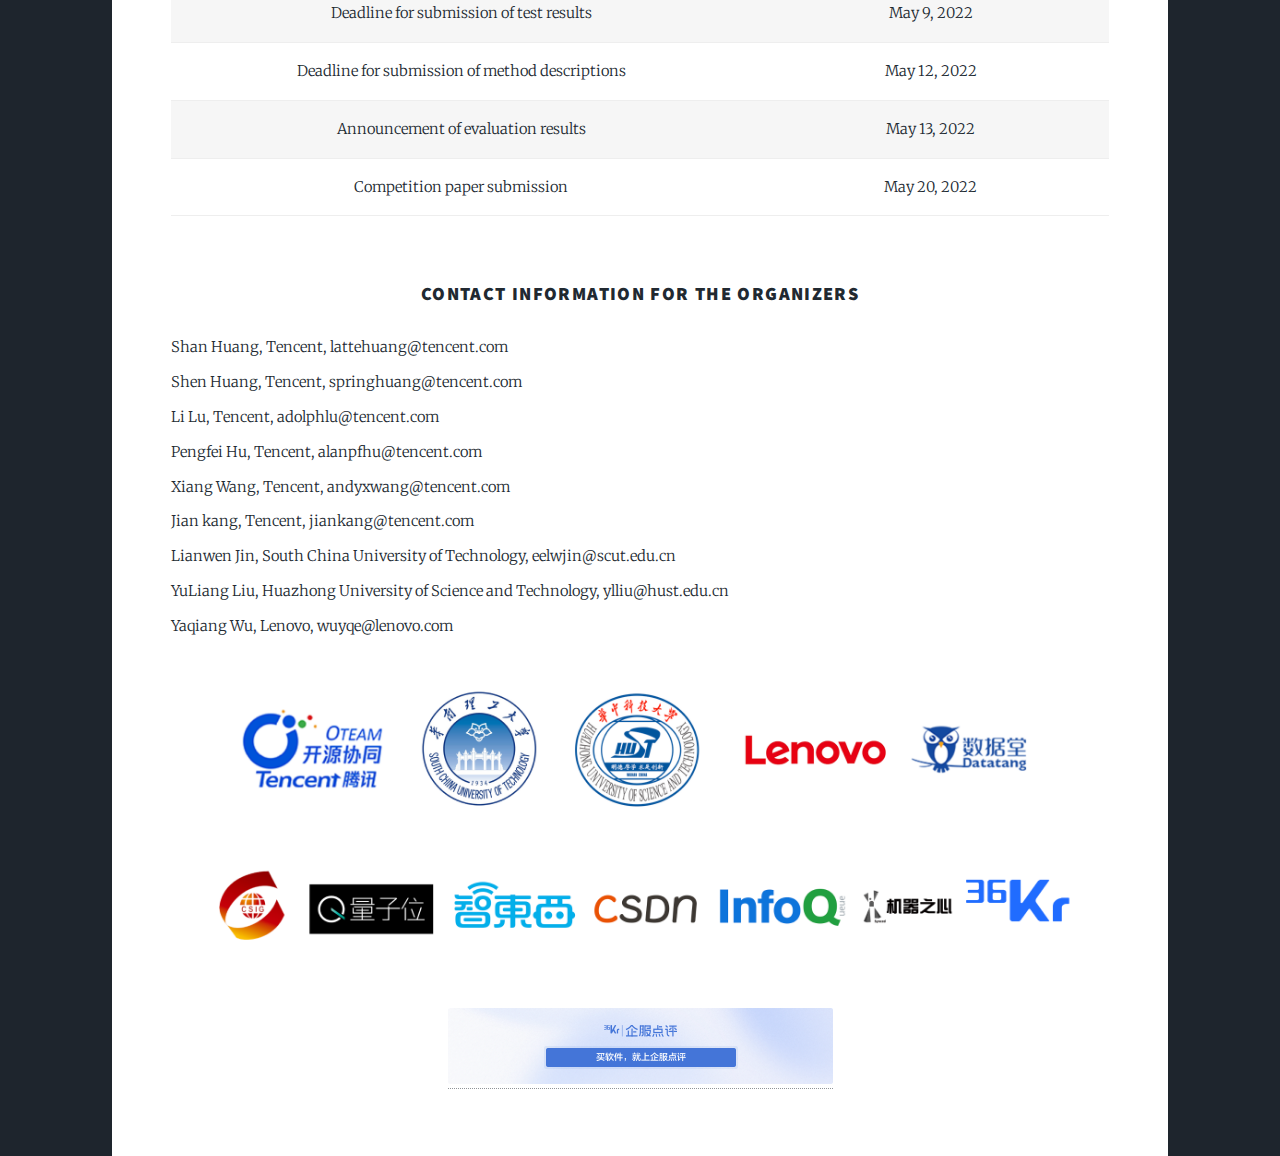
==== commit 23173149: "Update index.html" ====
--- a/index.html
+++ b/index.html
@@ -64,9 +64,9 @@
 									<td> Netease; Zhejiang University; Huazhong University of Science and Technology </td>
 								</tr>
 								<tr>
-									<td> 2  </td>
-									<td>  Ye Yuan, Zhi Qiao, Zhilong Ji, Yaoping Wang, Chengfei Li, Yaguang Gong, Changbin Chen, Jinfeng Bai  </td>
-									<td> Tomorrow Advancing Life </td>
+									<td> <br> 2  </td>
+									<td>  Ye Yuan, Zhi Qiao, Zhilong Ji, Yaoping Wang, Chengfei Li, Yaguang Gong, <br> Changbin Chen, Jinfeng Bai  </td>
+									<td> <br> Tomorrow Advancing Life </td>
 								</tr>
 								<tr>
 									<td> 3 </td>
@@ -124,9 +124,9 @@
 									<td> Institute of Automation, Chinese Academy of Sciences; University of Chinese Academy of Sciences </td>
 								</tr>
 								<tr>
-									<td> 3  </td>
-									<td>  Ye Yuan, Zhi Qiao, Zhilong Ji, Yaoping Wang, Chengfei Li, Yaguang Gong, Changbin Chen, Jinfeng Bai  </td>
-									<td> Tomorrow Advancing Life </td>
+									<td> <br> 3  </td>
+									<td>  Ye Yuan, Zhi Qiao, Zhilong Ji, Yaoping Wang, Chengfei Li, Yaguang Gong, <br> Changbin Chen, Jinfeng Bai  </td>
+									<td> <br> Tomorrow Advancing Life </td>
 								</tr>
 								
 							</table>
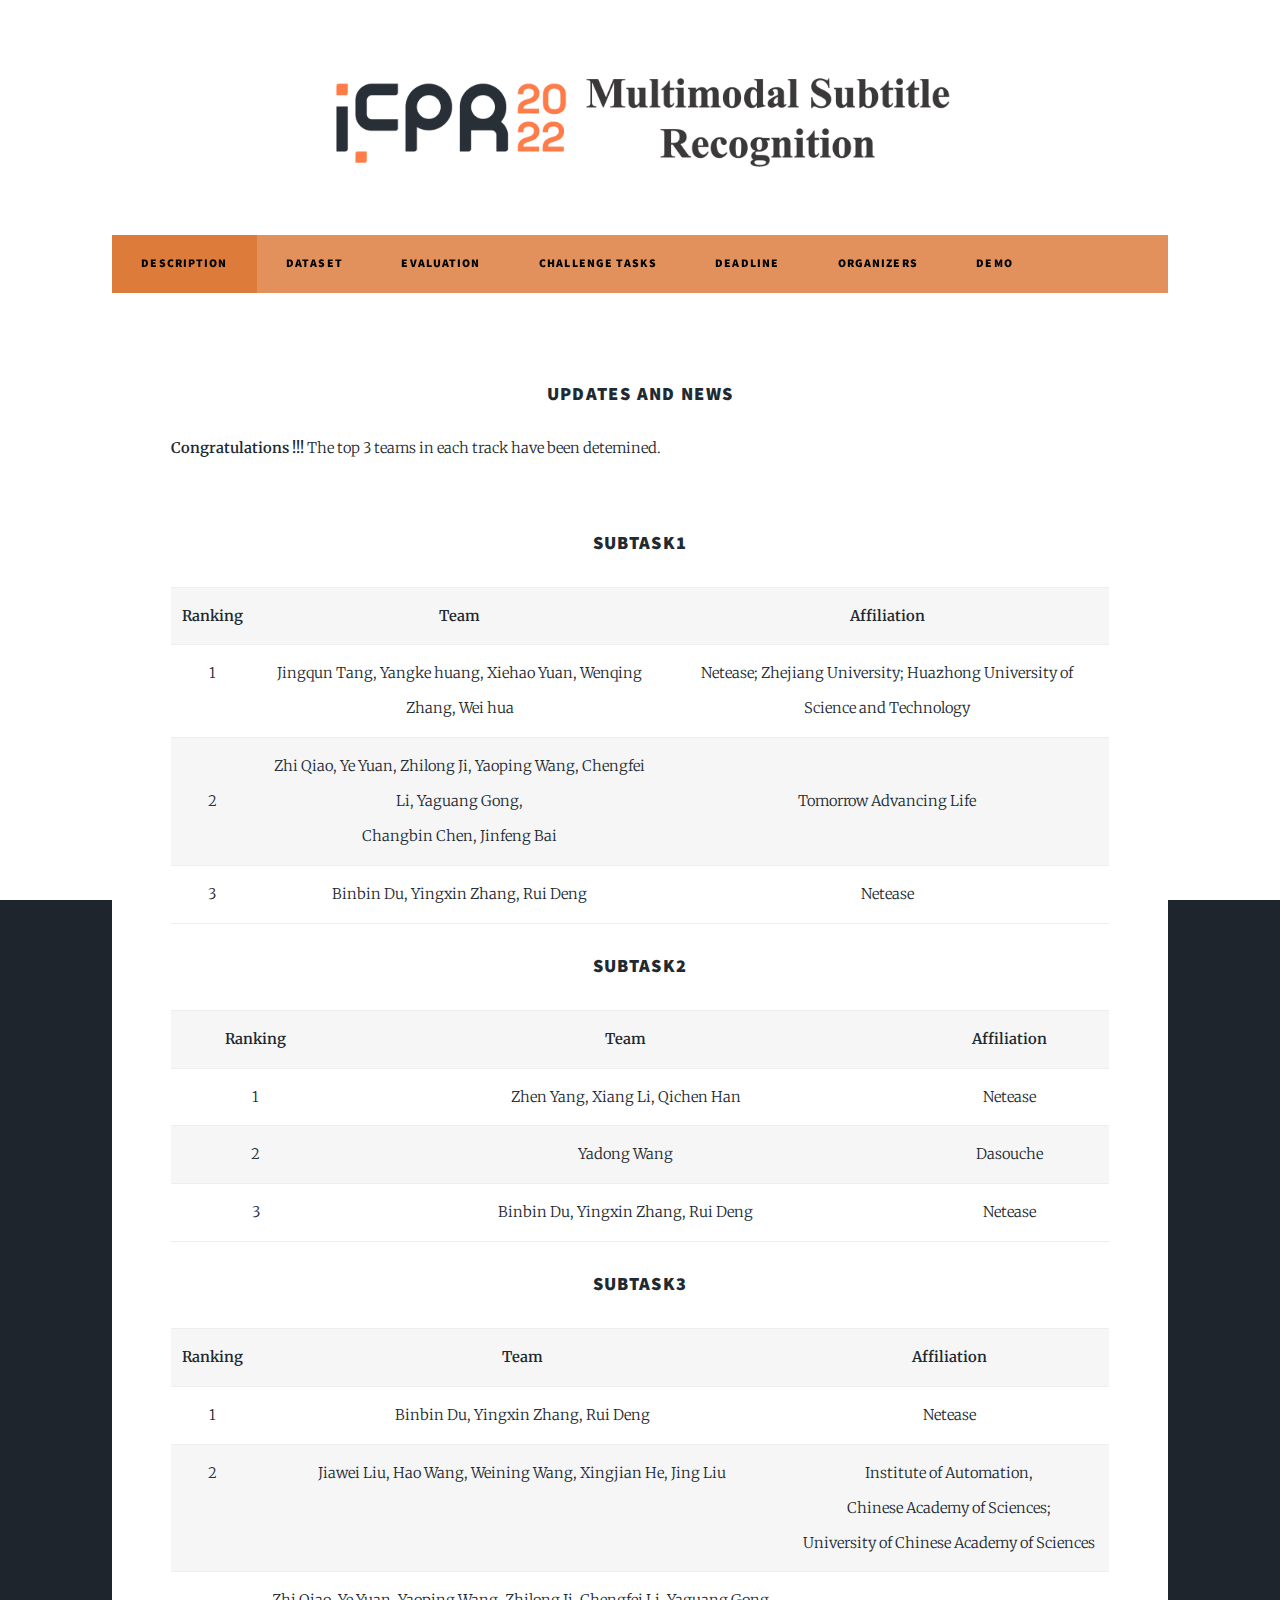
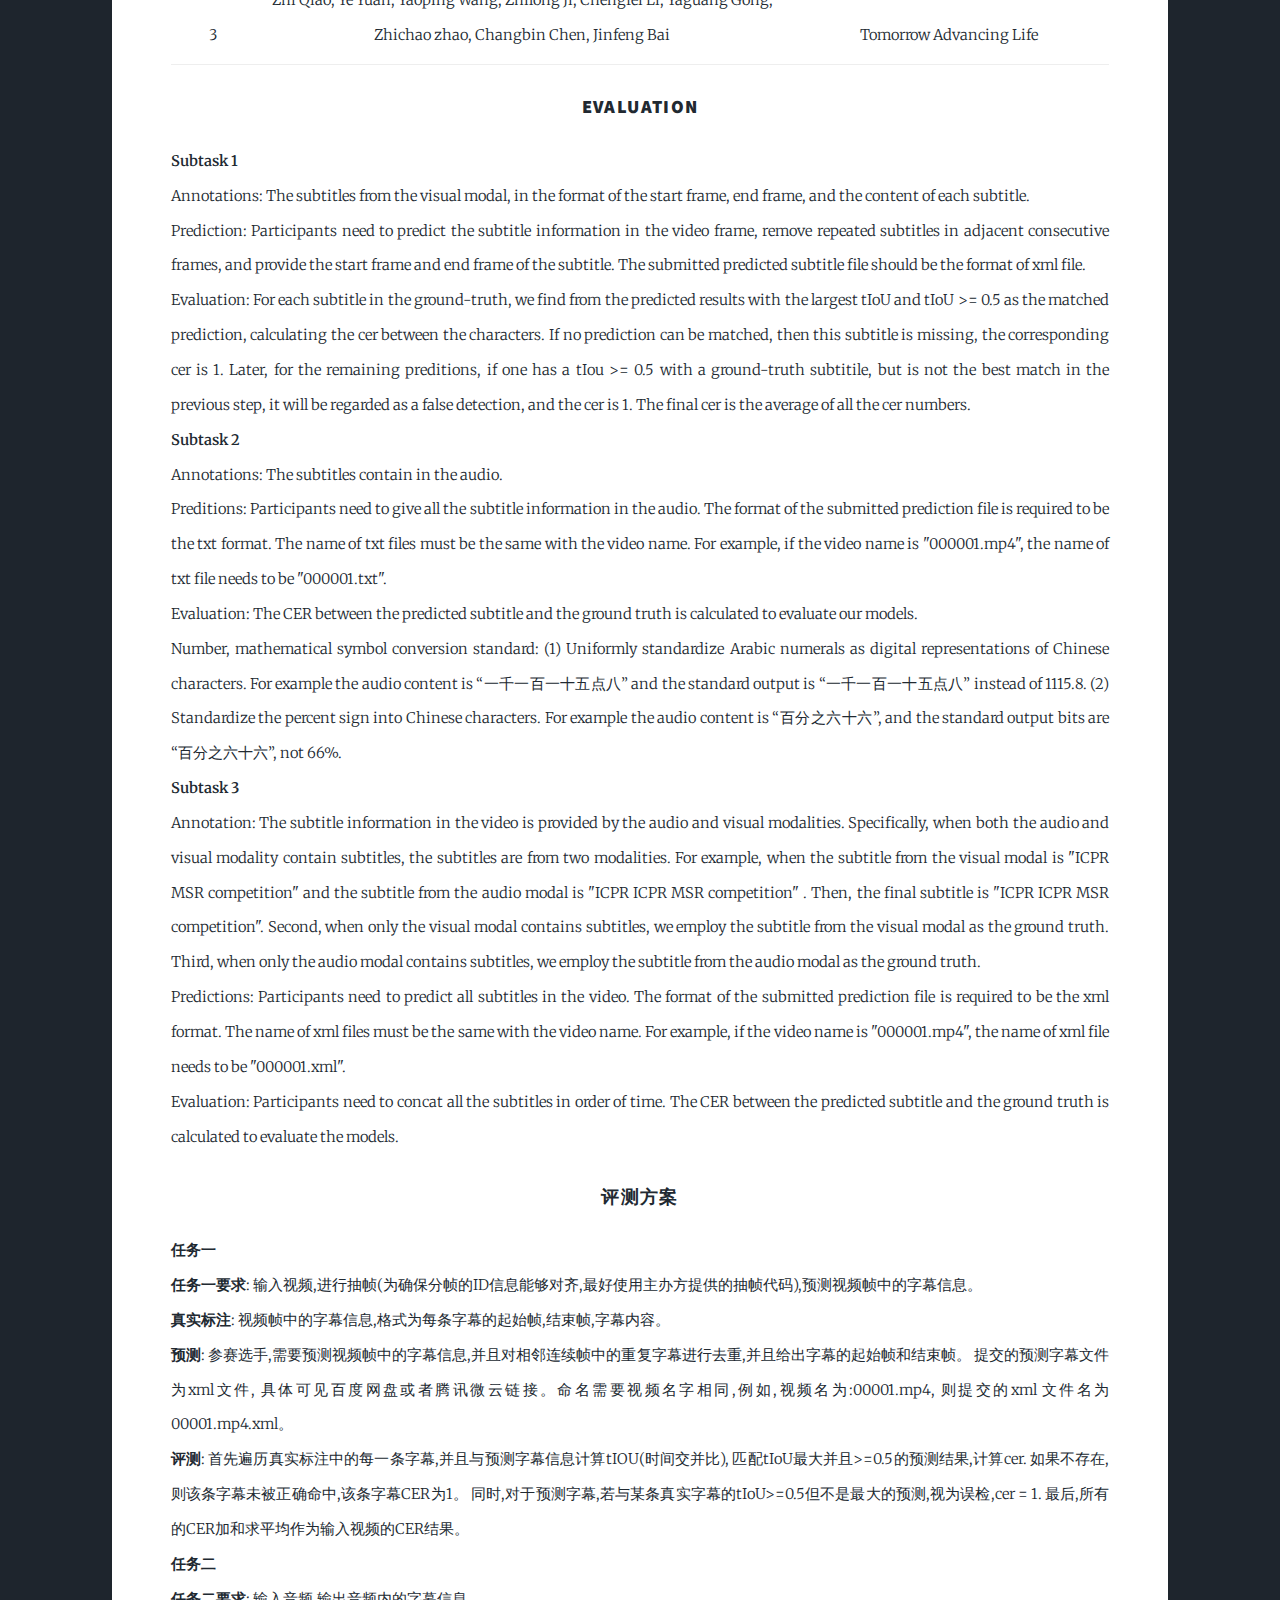
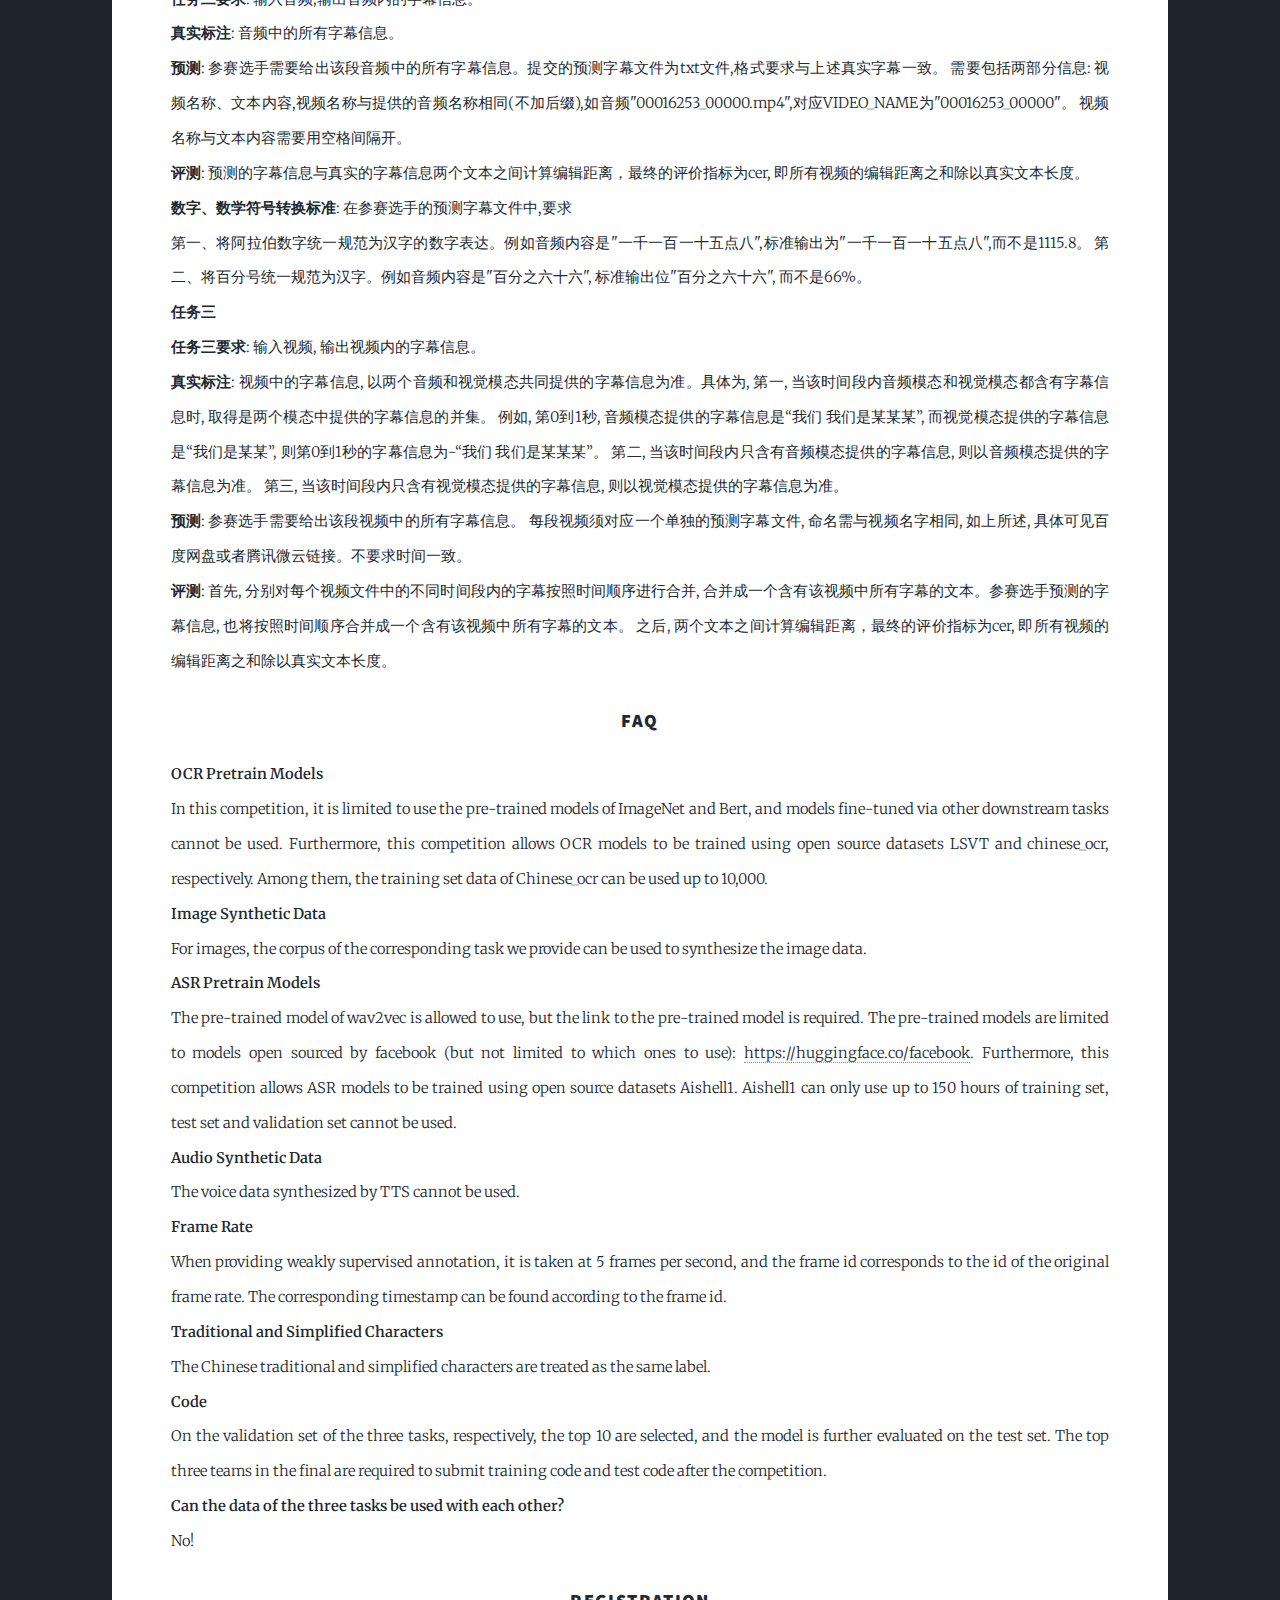
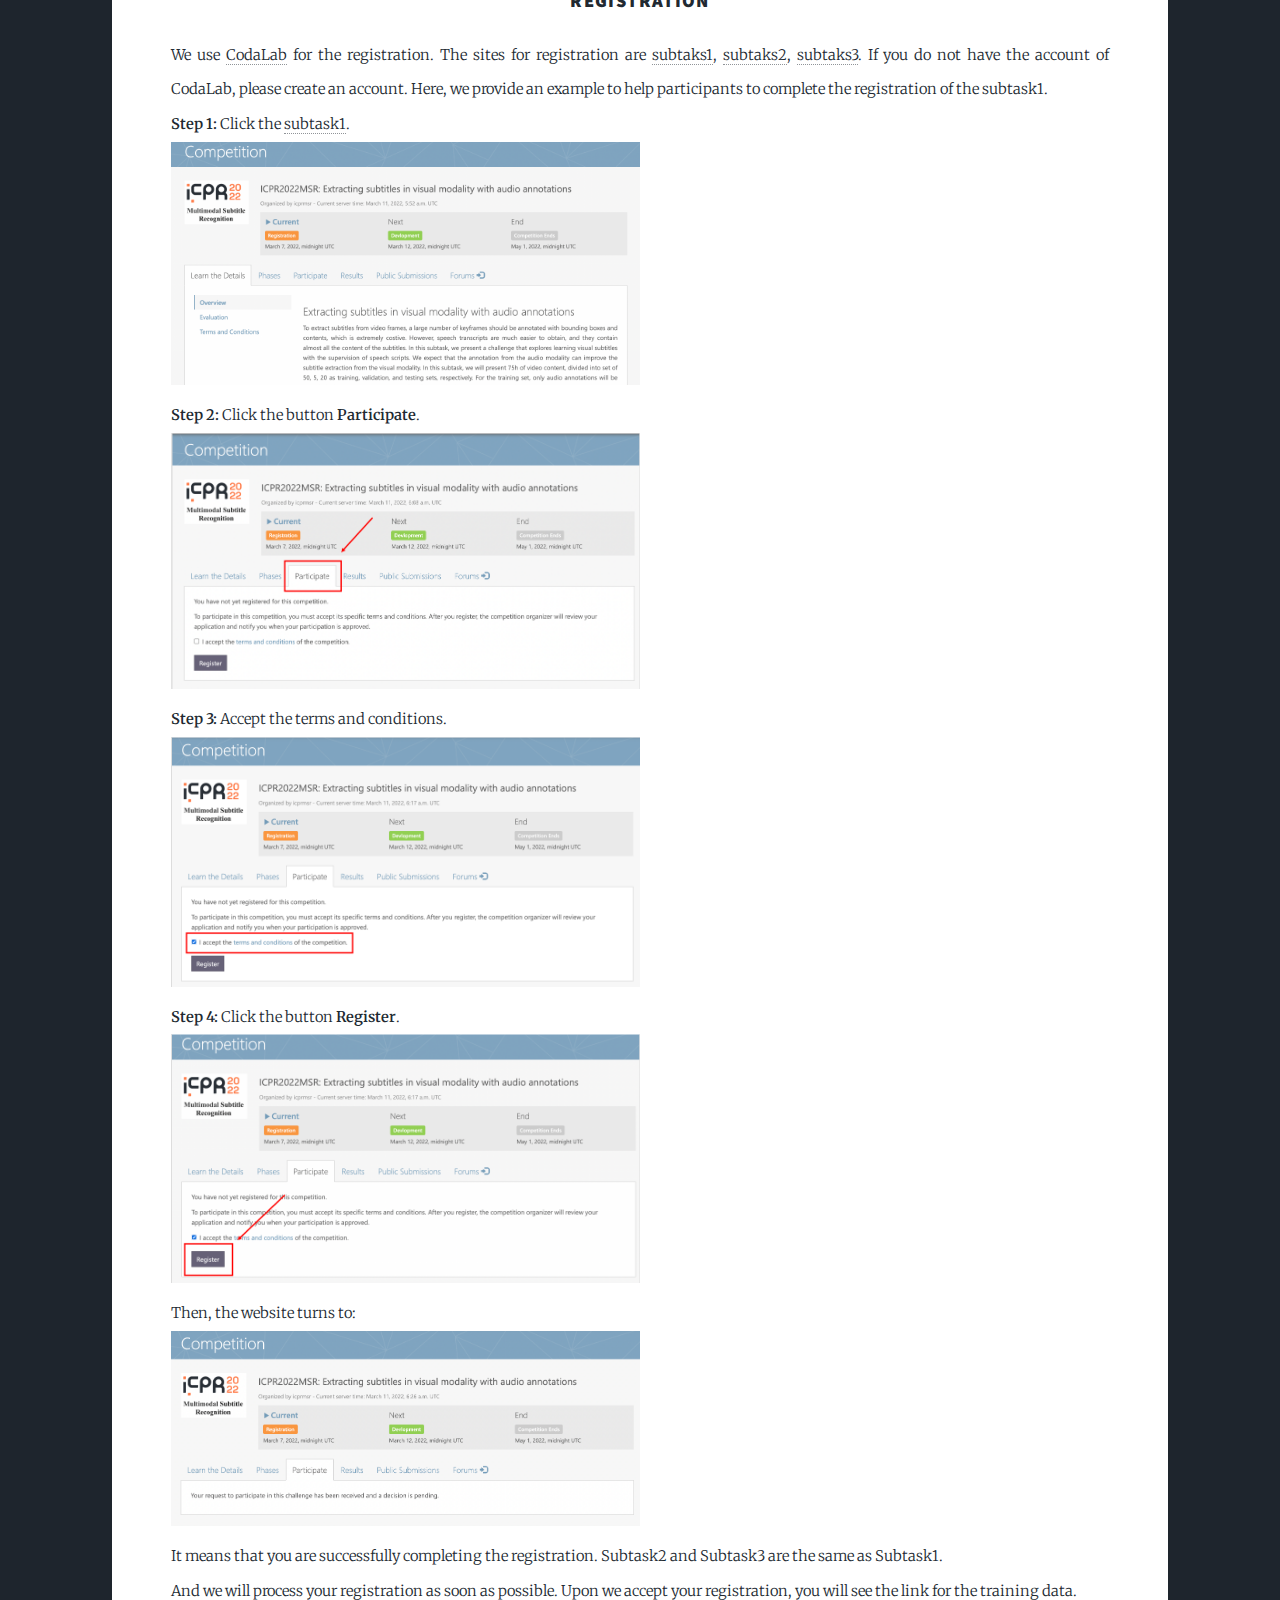
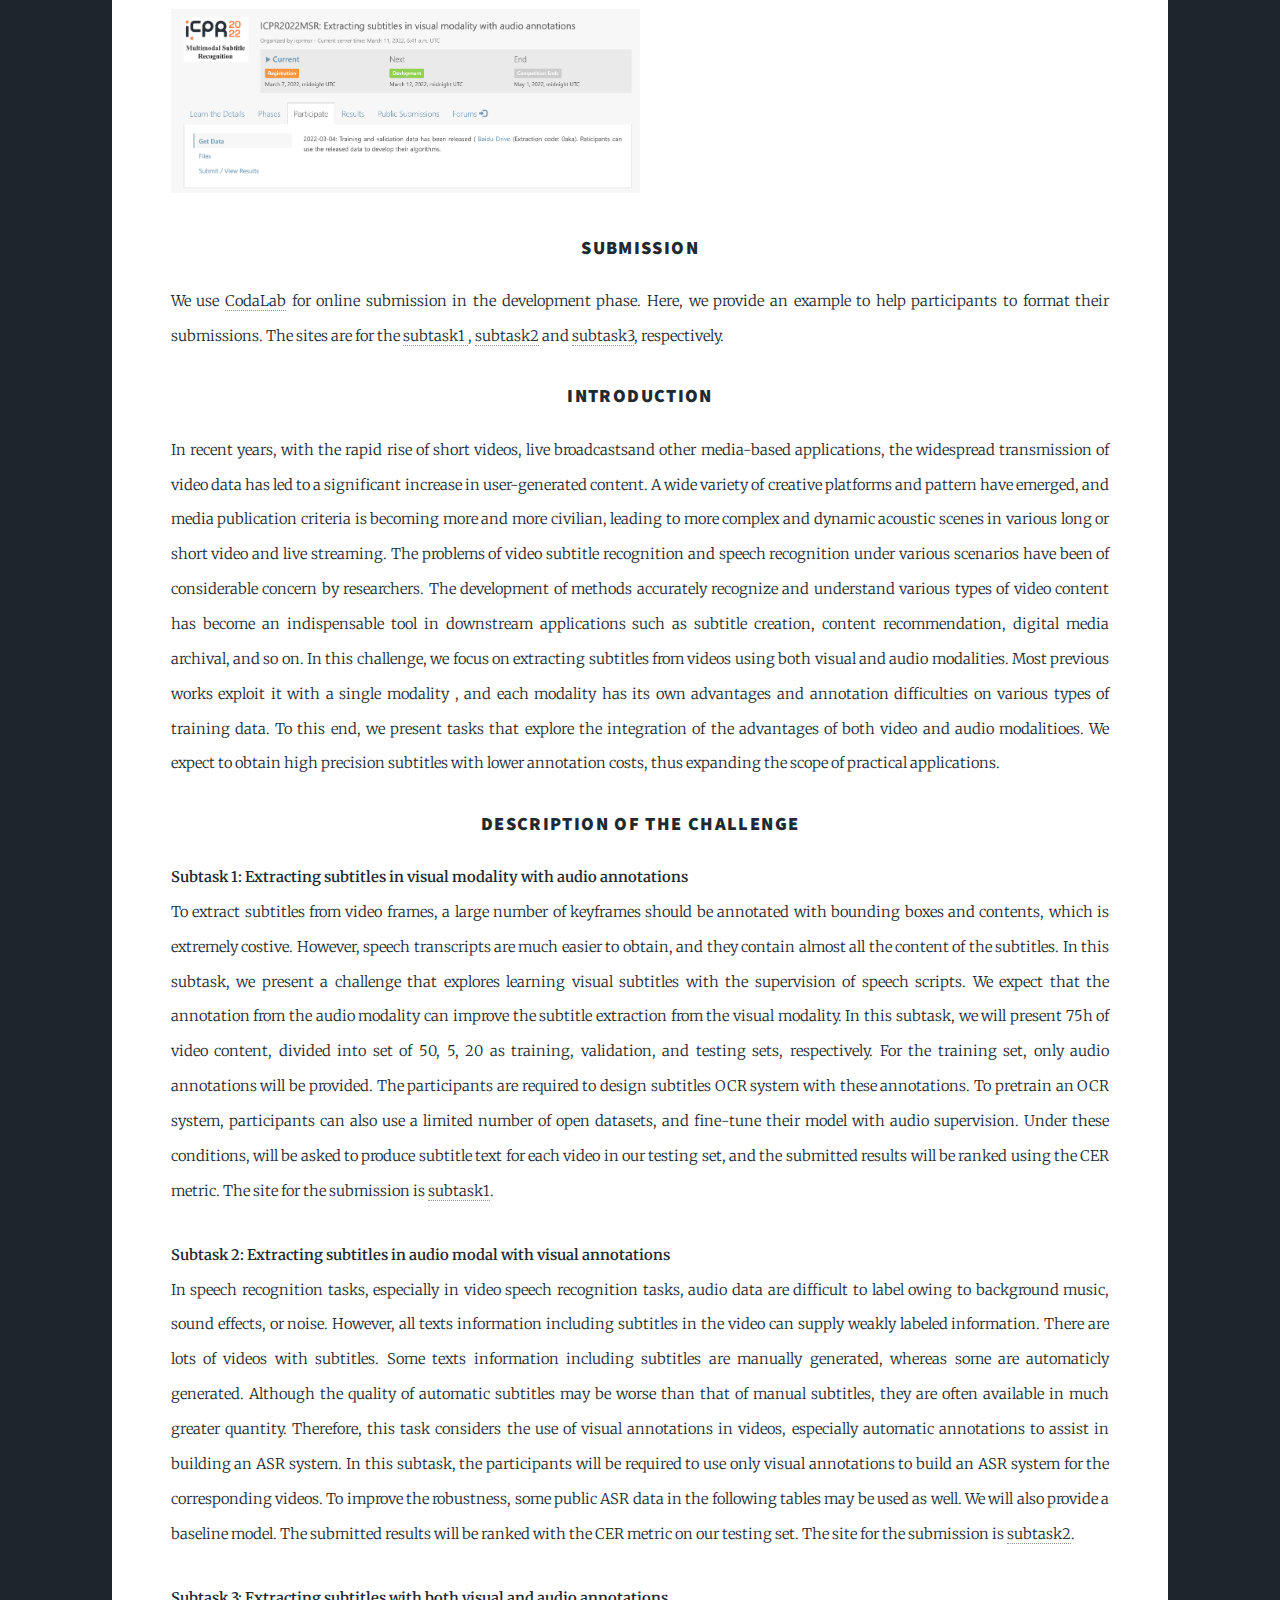
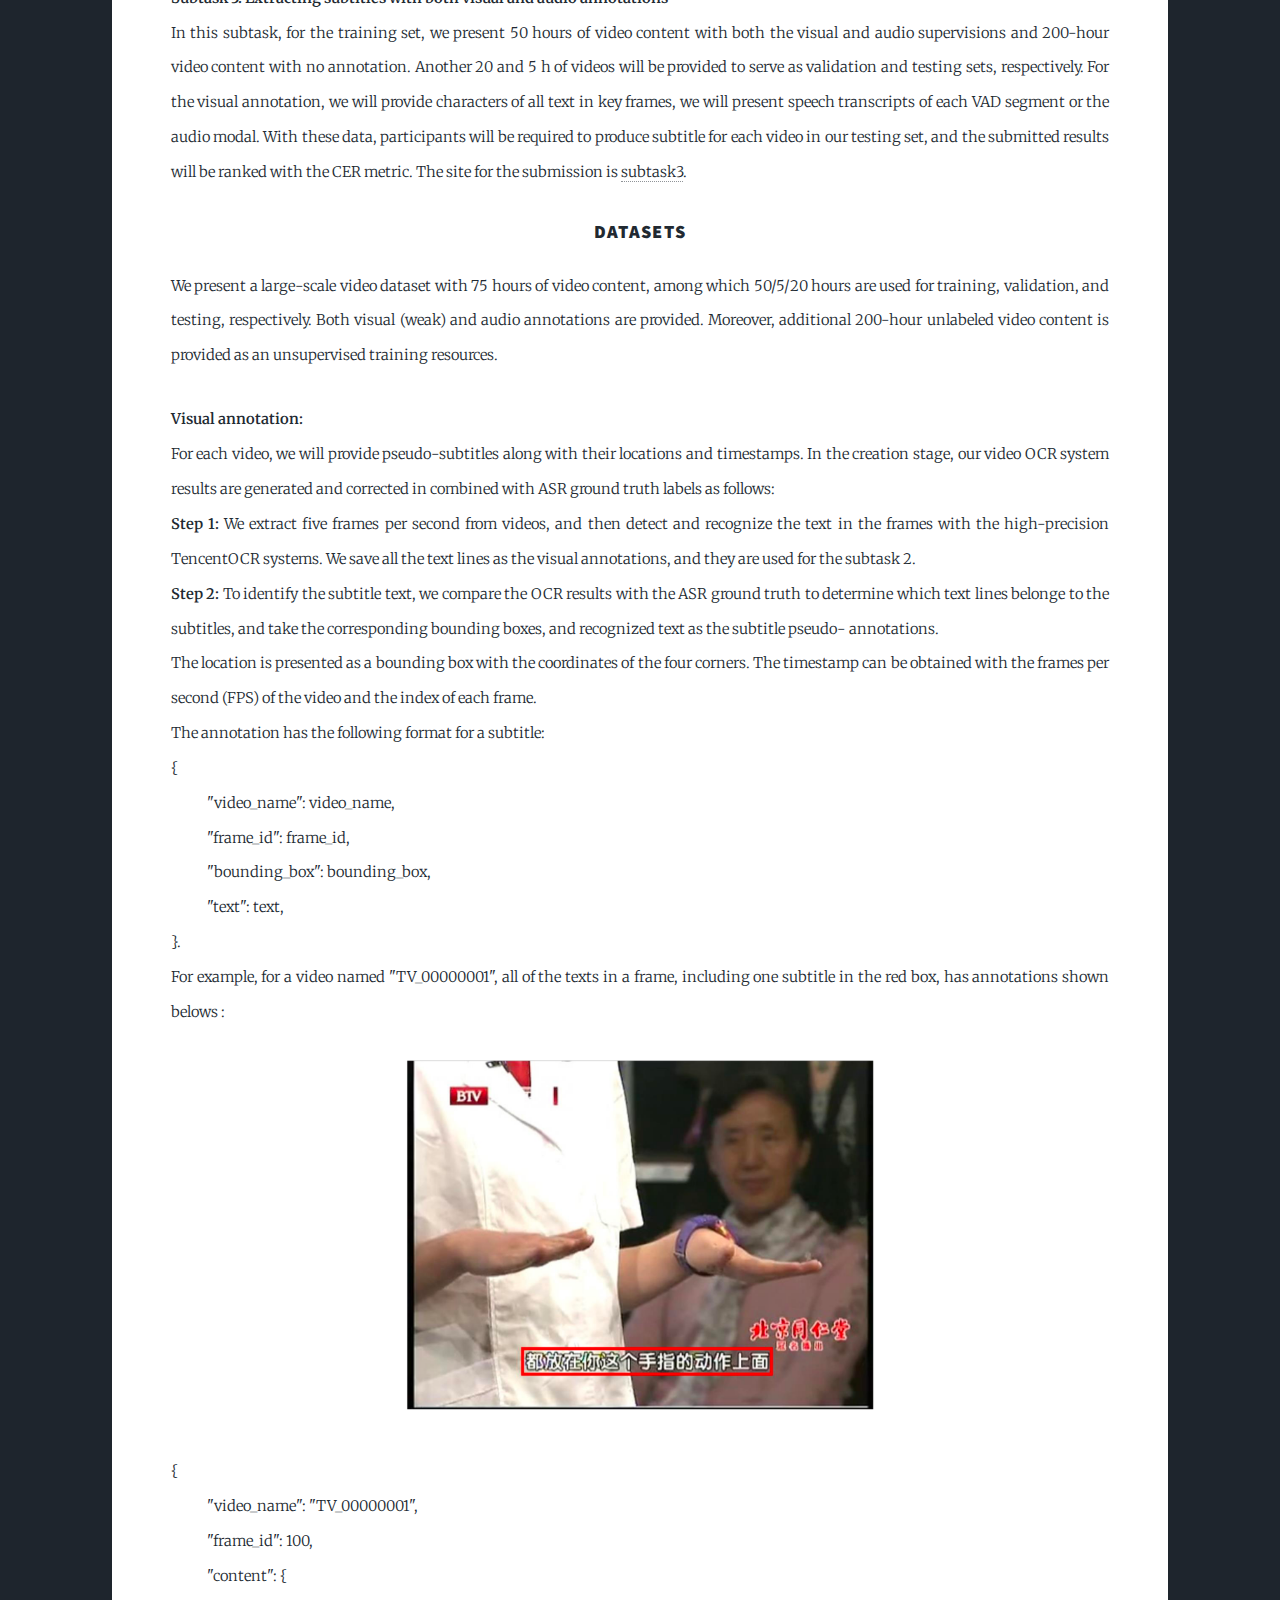
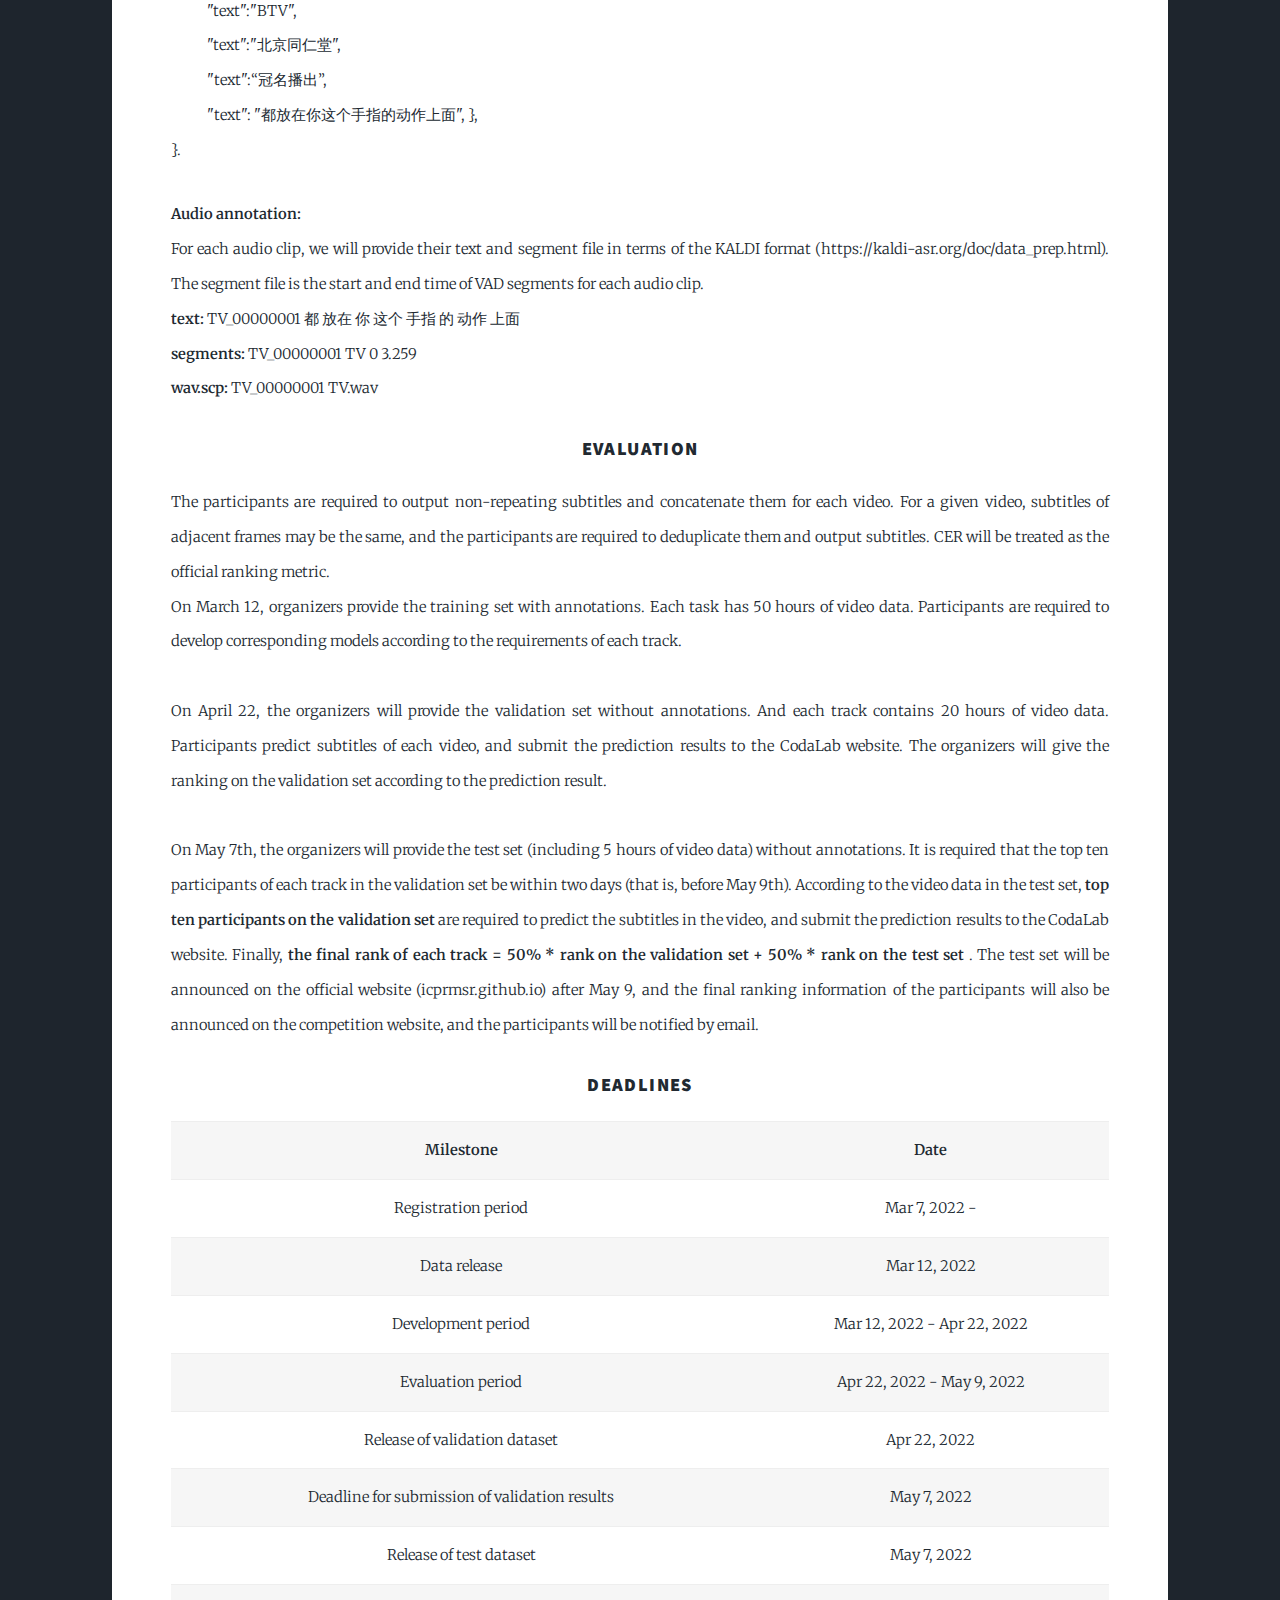
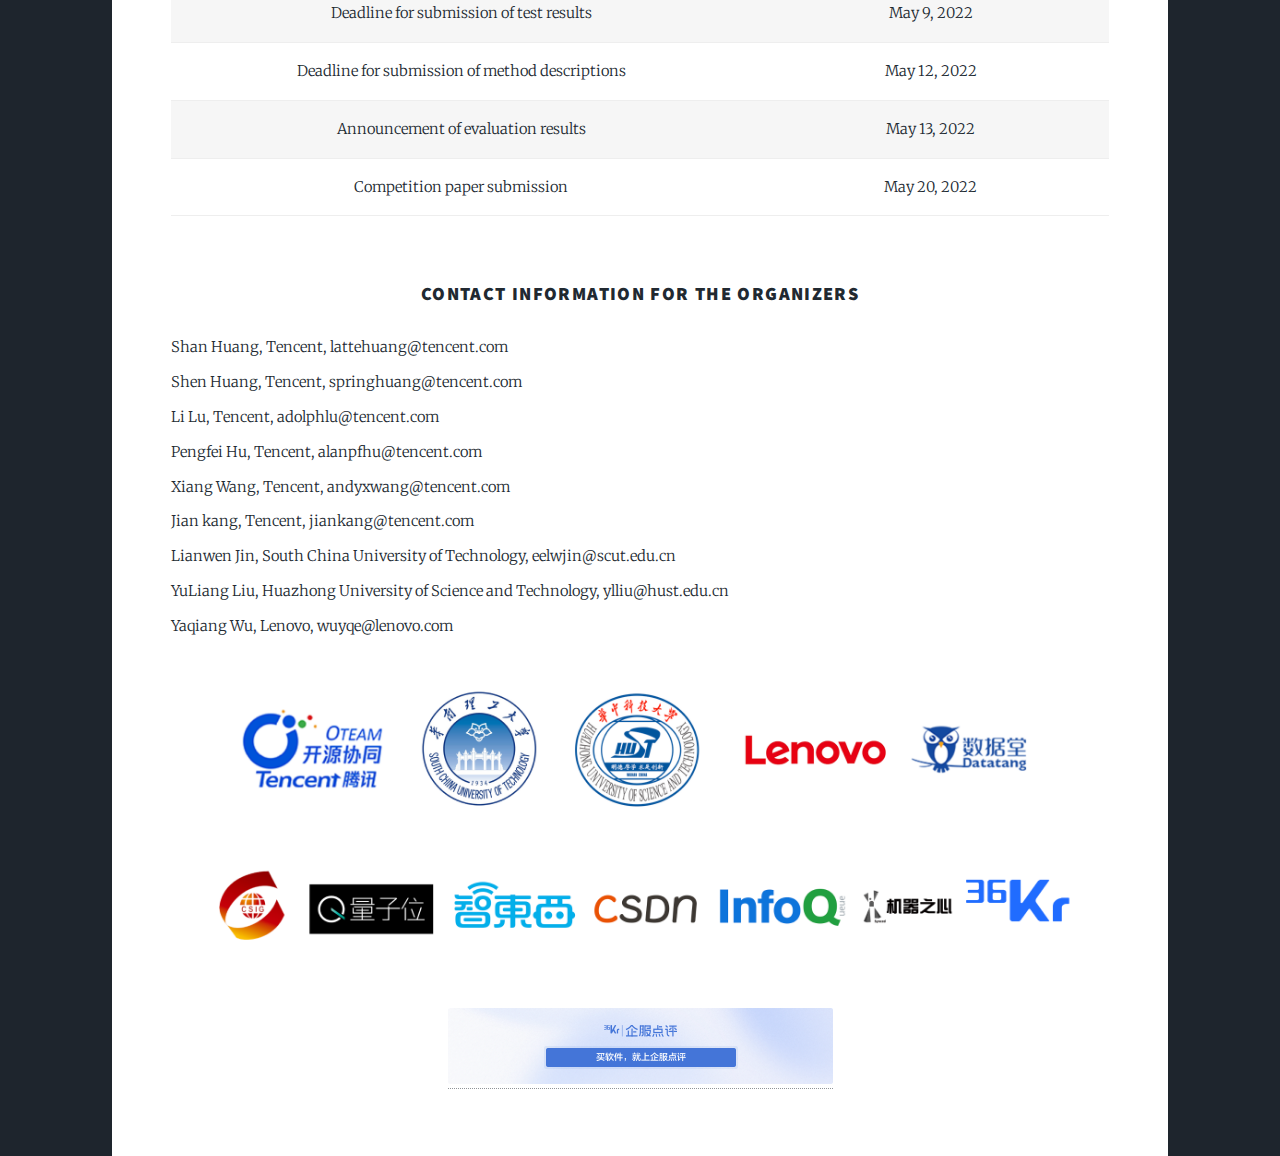
==== commit 96673b90: "Update index.html" ====
--- a/index.html
+++ b/index.html
@@ -65,7 +65,7 @@
 								</tr>
 								<tr>
 									<td> <br> 2  </td>
-									<td>  Ye Yuan, Zhi Qiao, Zhilong Ji, Yaoping Wang, Chengfei Li, Yaguang Gong, <br> Changbin Chen, Jinfeng Bai  </td>
+									<td>   Zhi Qiao, Ye Yuan, Zhilong Ji, Yaoping Wang, Chengfei Li, Yaguang Gong, <br> Changbin Chen, Jinfeng Bai  </td>
 									<td> <br> Tomorrow Advancing Life </td>
 								</tr>
 								<tr>
@@ -121,11 +121,11 @@
 								<tr>
 									<td> 2 </td>
 									<td> Jiawei Liu, Hao Wang, Weining Wang, Xingjian He, Jing Liu </td>
-									<td> Institute of Automation, Chinese Academy of Sciences; University of Chinese Academy of Sciences </td>
+									<td> Institute of Automation, <br> Chinese Academy of Sciences; <br> University of Chinese Academy of Sciences </td>
 								</tr>
 								<tr>
 									<td> <br> 3  </td>
-									<td>  Ye Yuan, Zhi Qiao, Zhilong Ji, Yaoping Wang, Chengfei Li, Yaguang Gong, <br> Changbin Chen, Jinfeng Bai  </td>
+									<td>   Zhi Qiao, Ye Yuan, Yaoping Wang, Zhilong Ji, Chengfei Li, Yaguang Gong, <br> Zhichao zhao, Changbin Chen, Jinfeng Bai  </td>
 									<td> <br> Tomorrow Advancing Life </td>
 								</tr>
 								
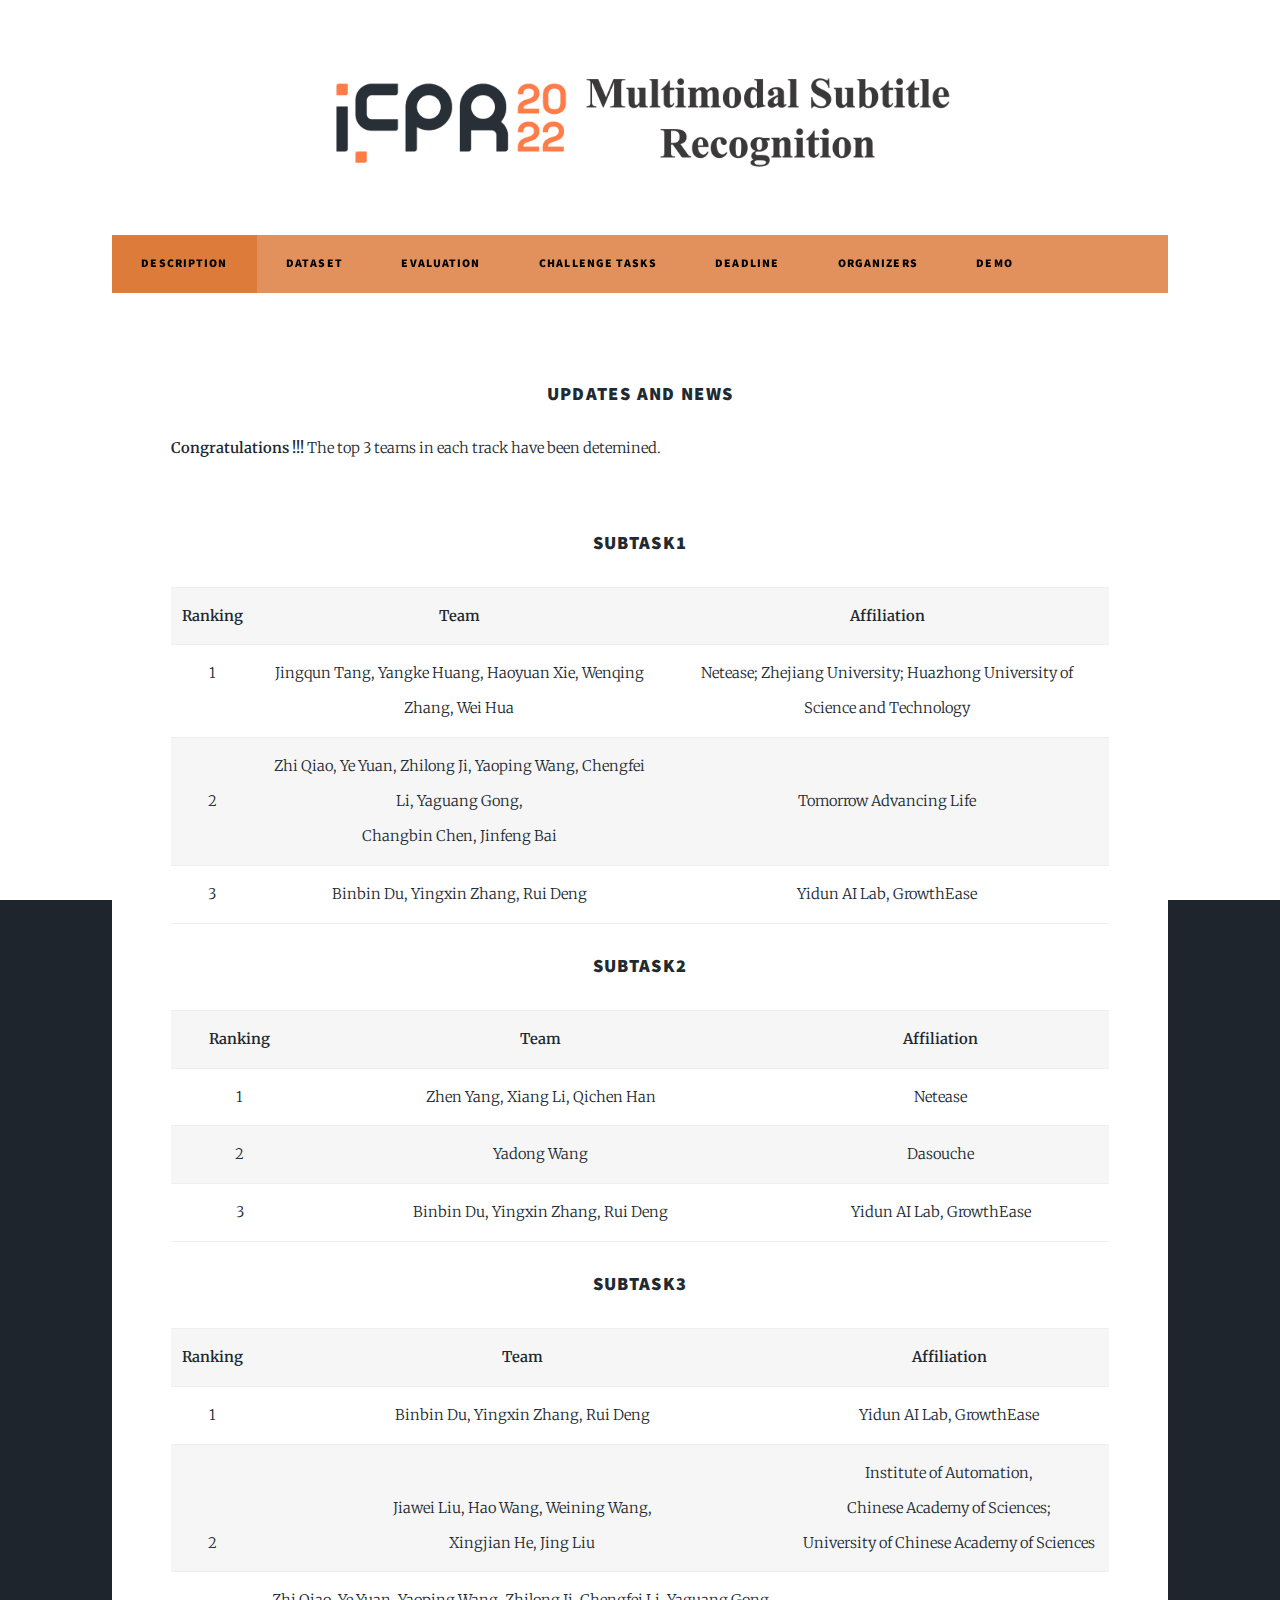
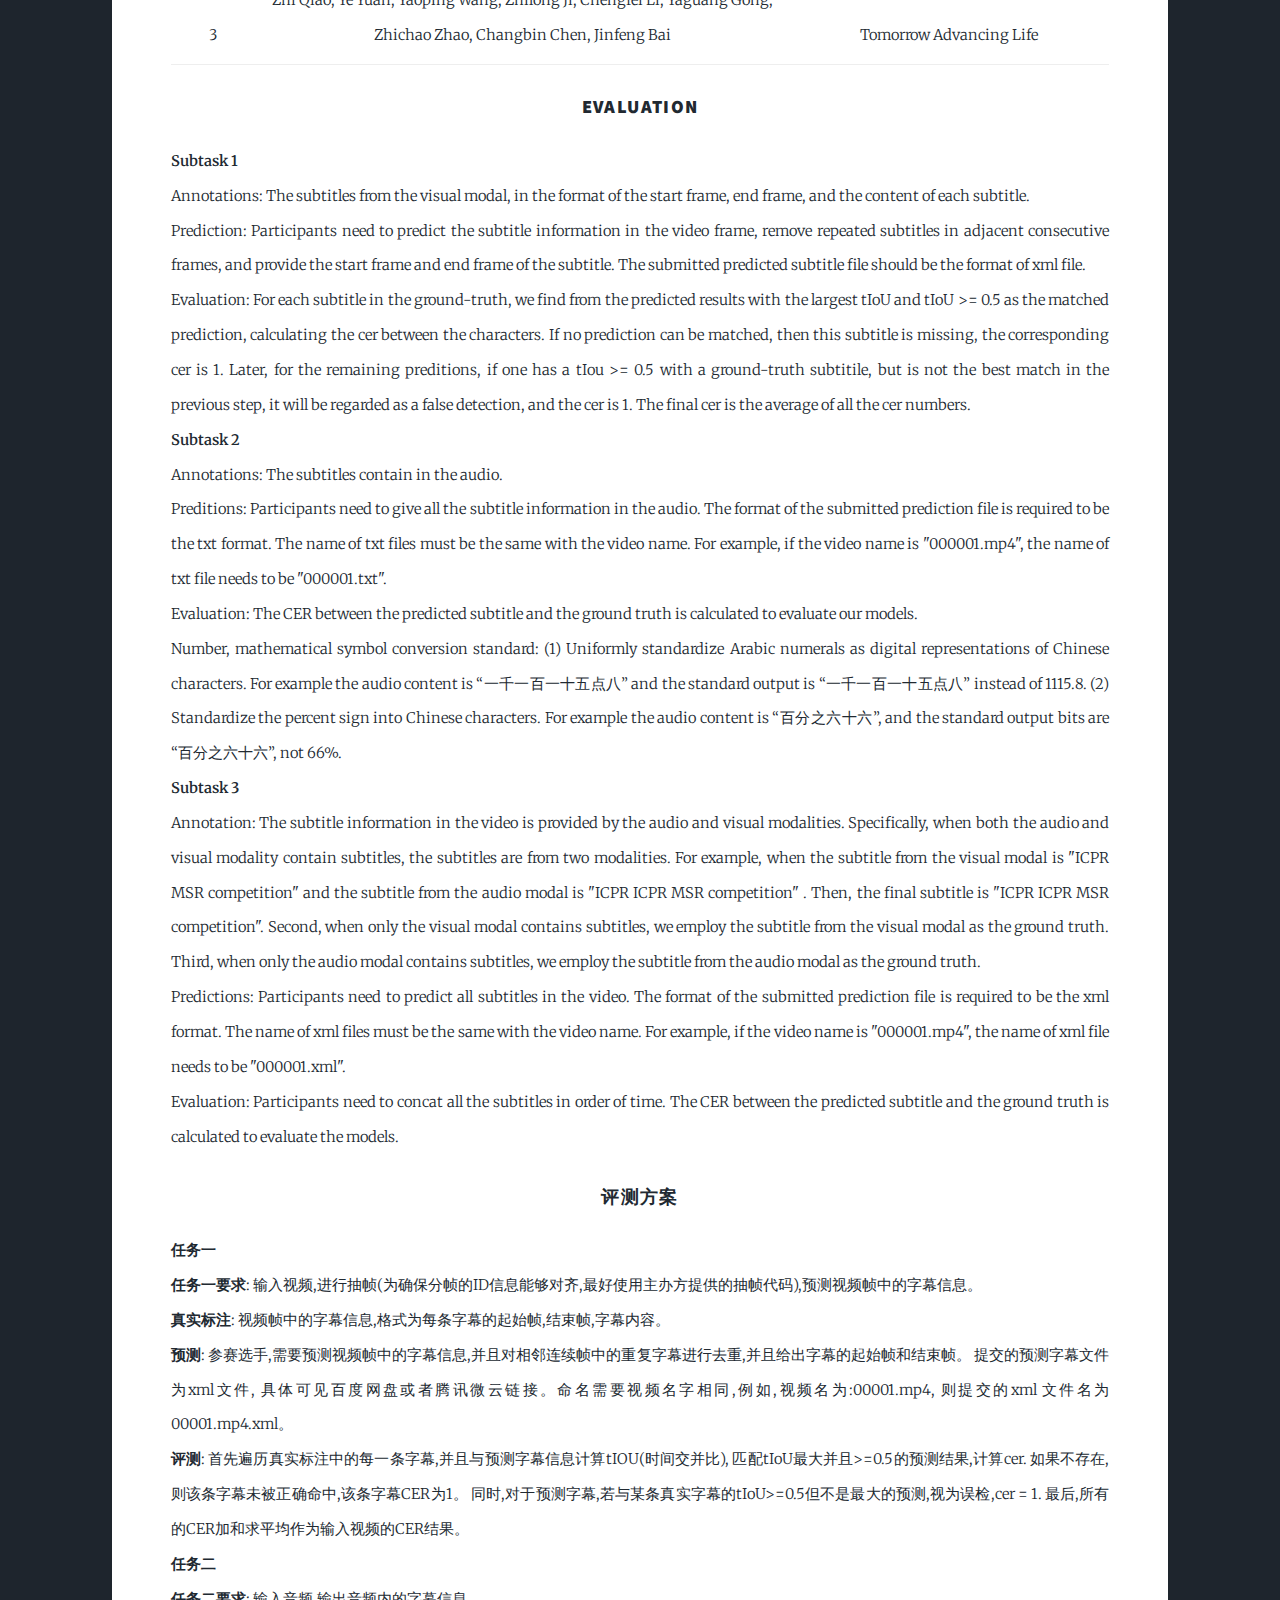
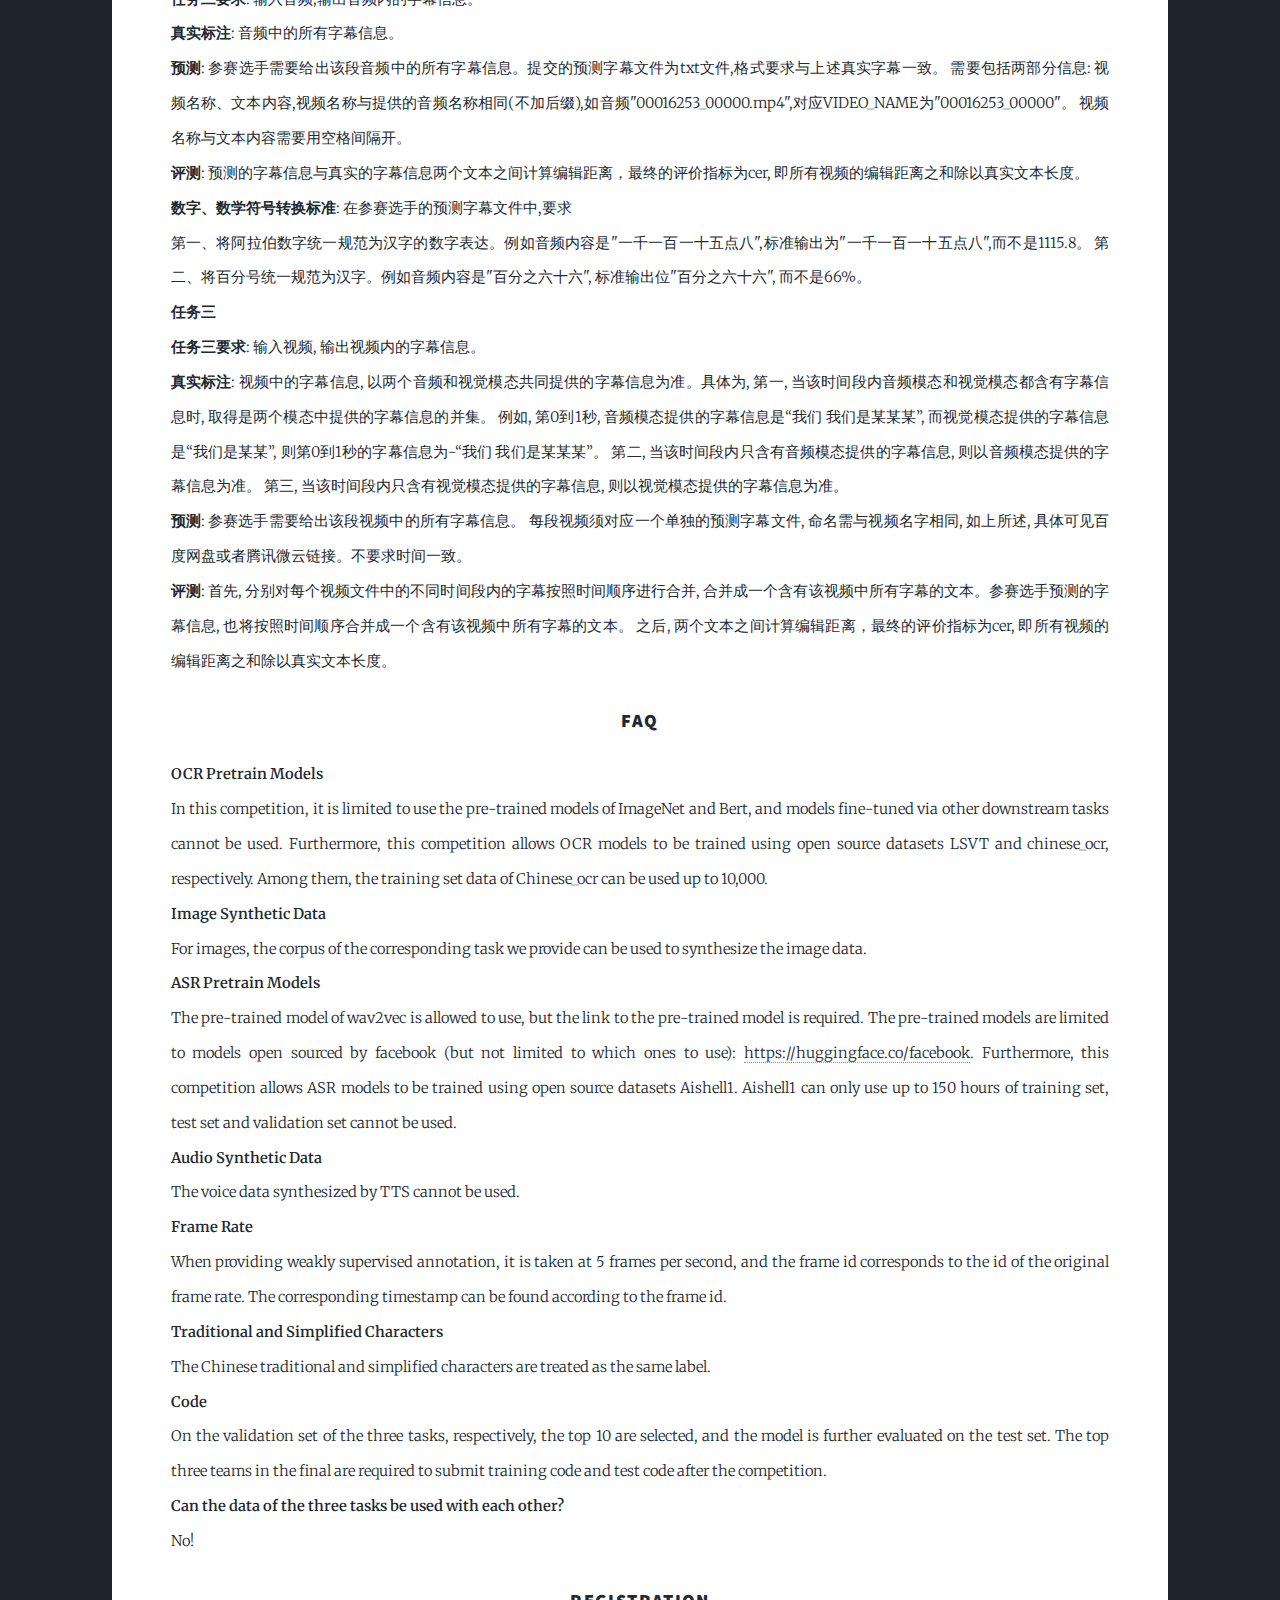
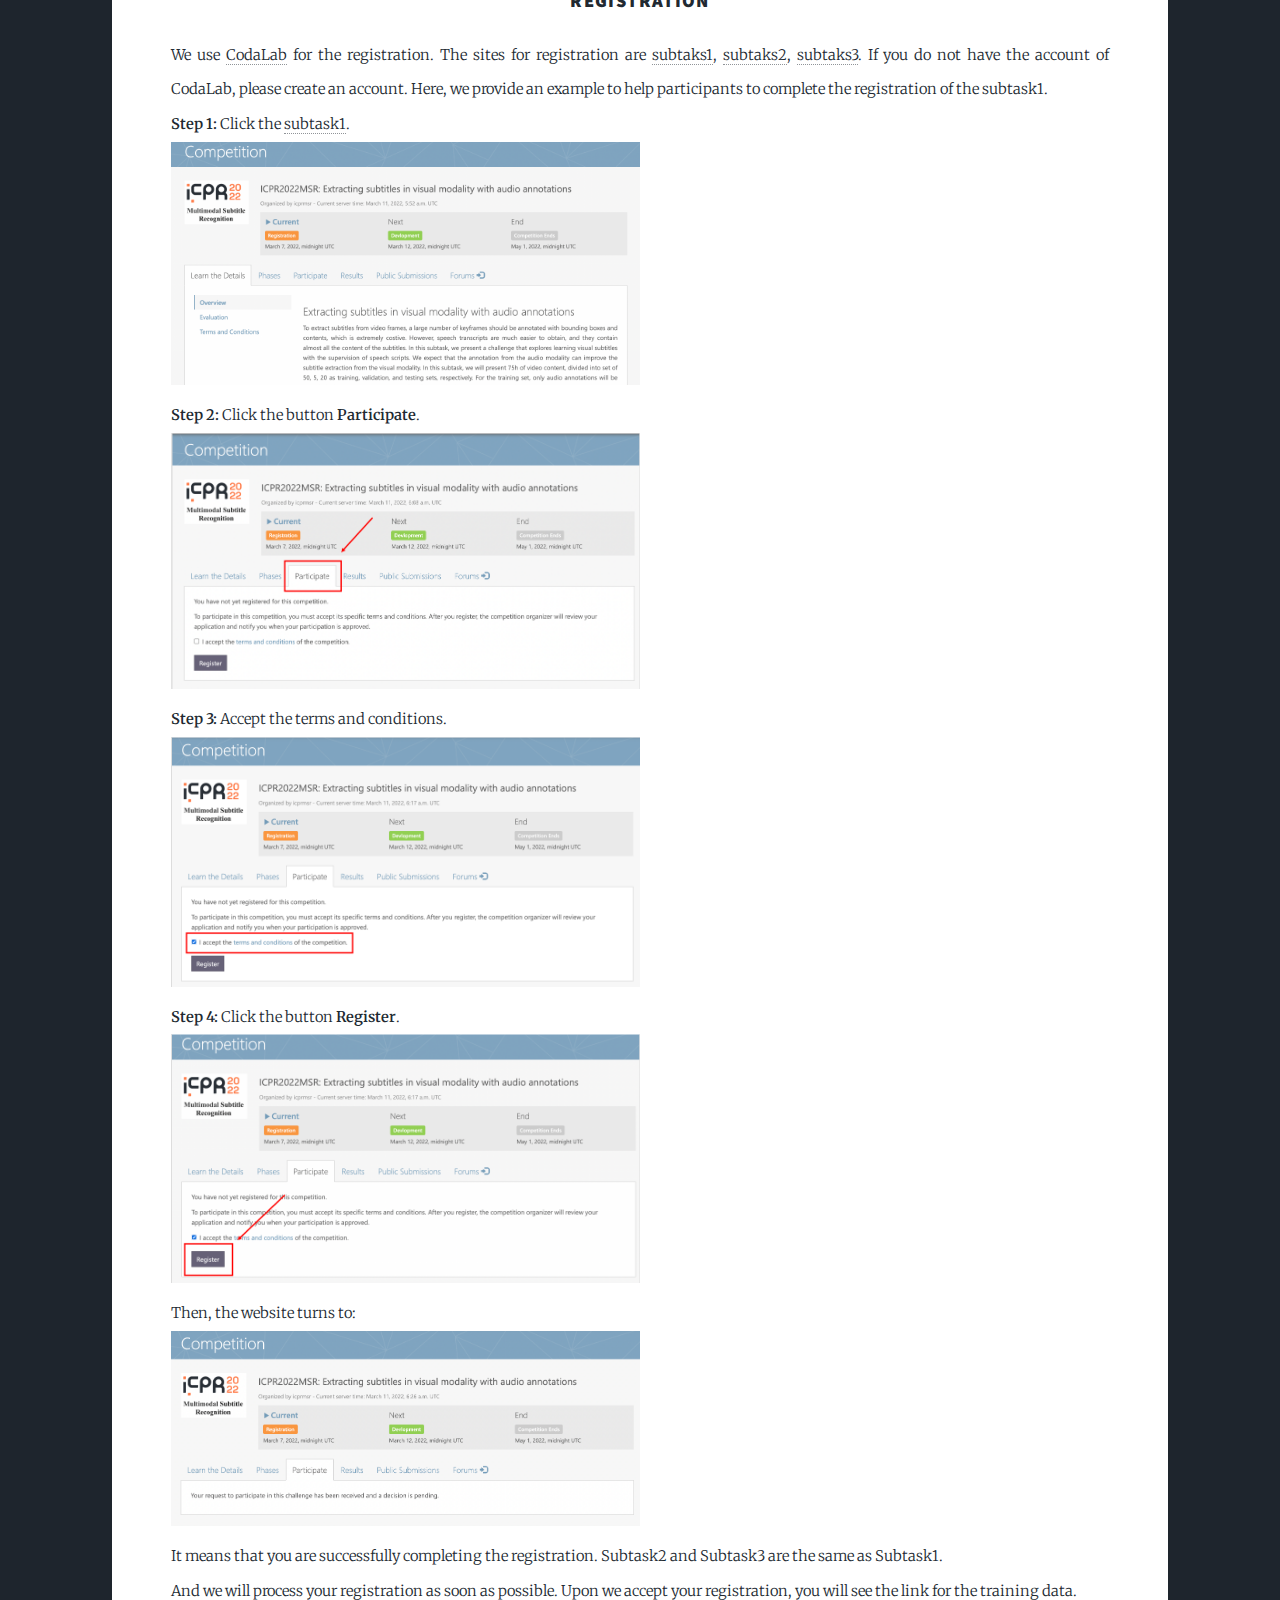
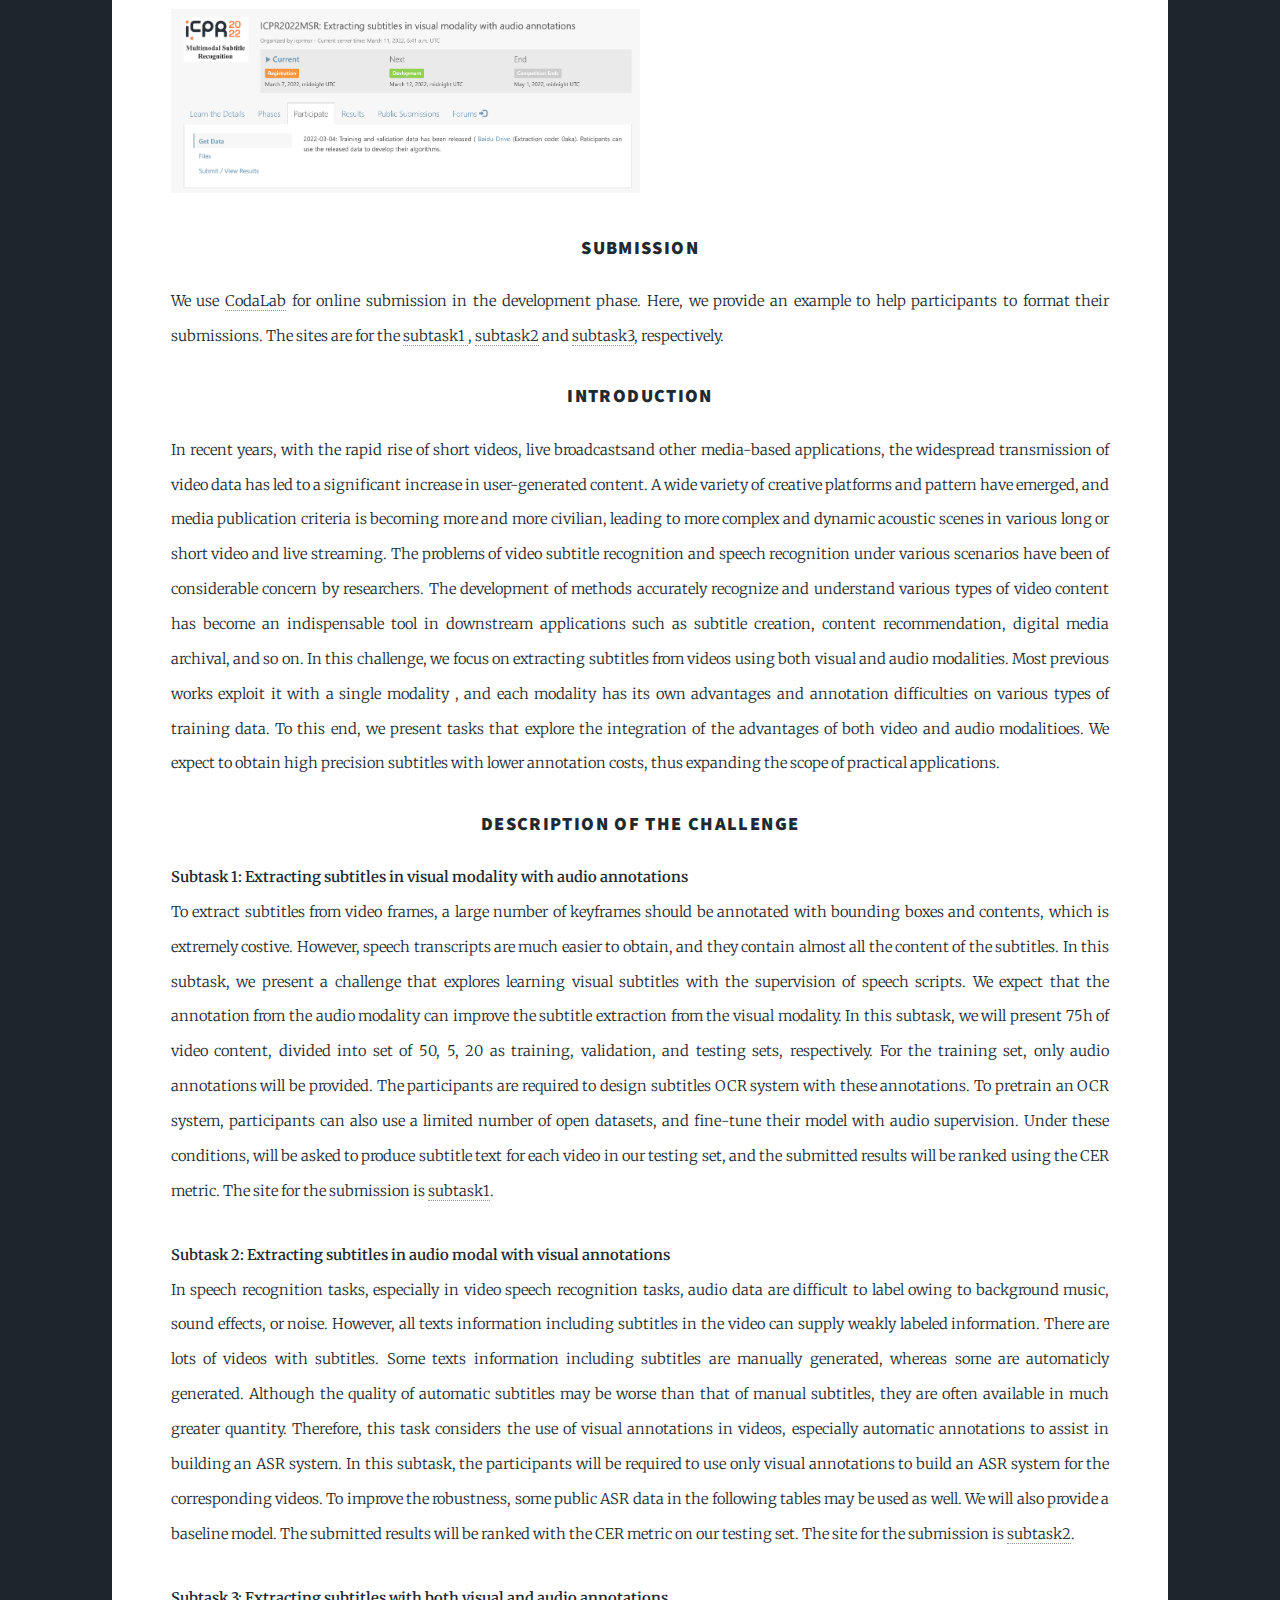
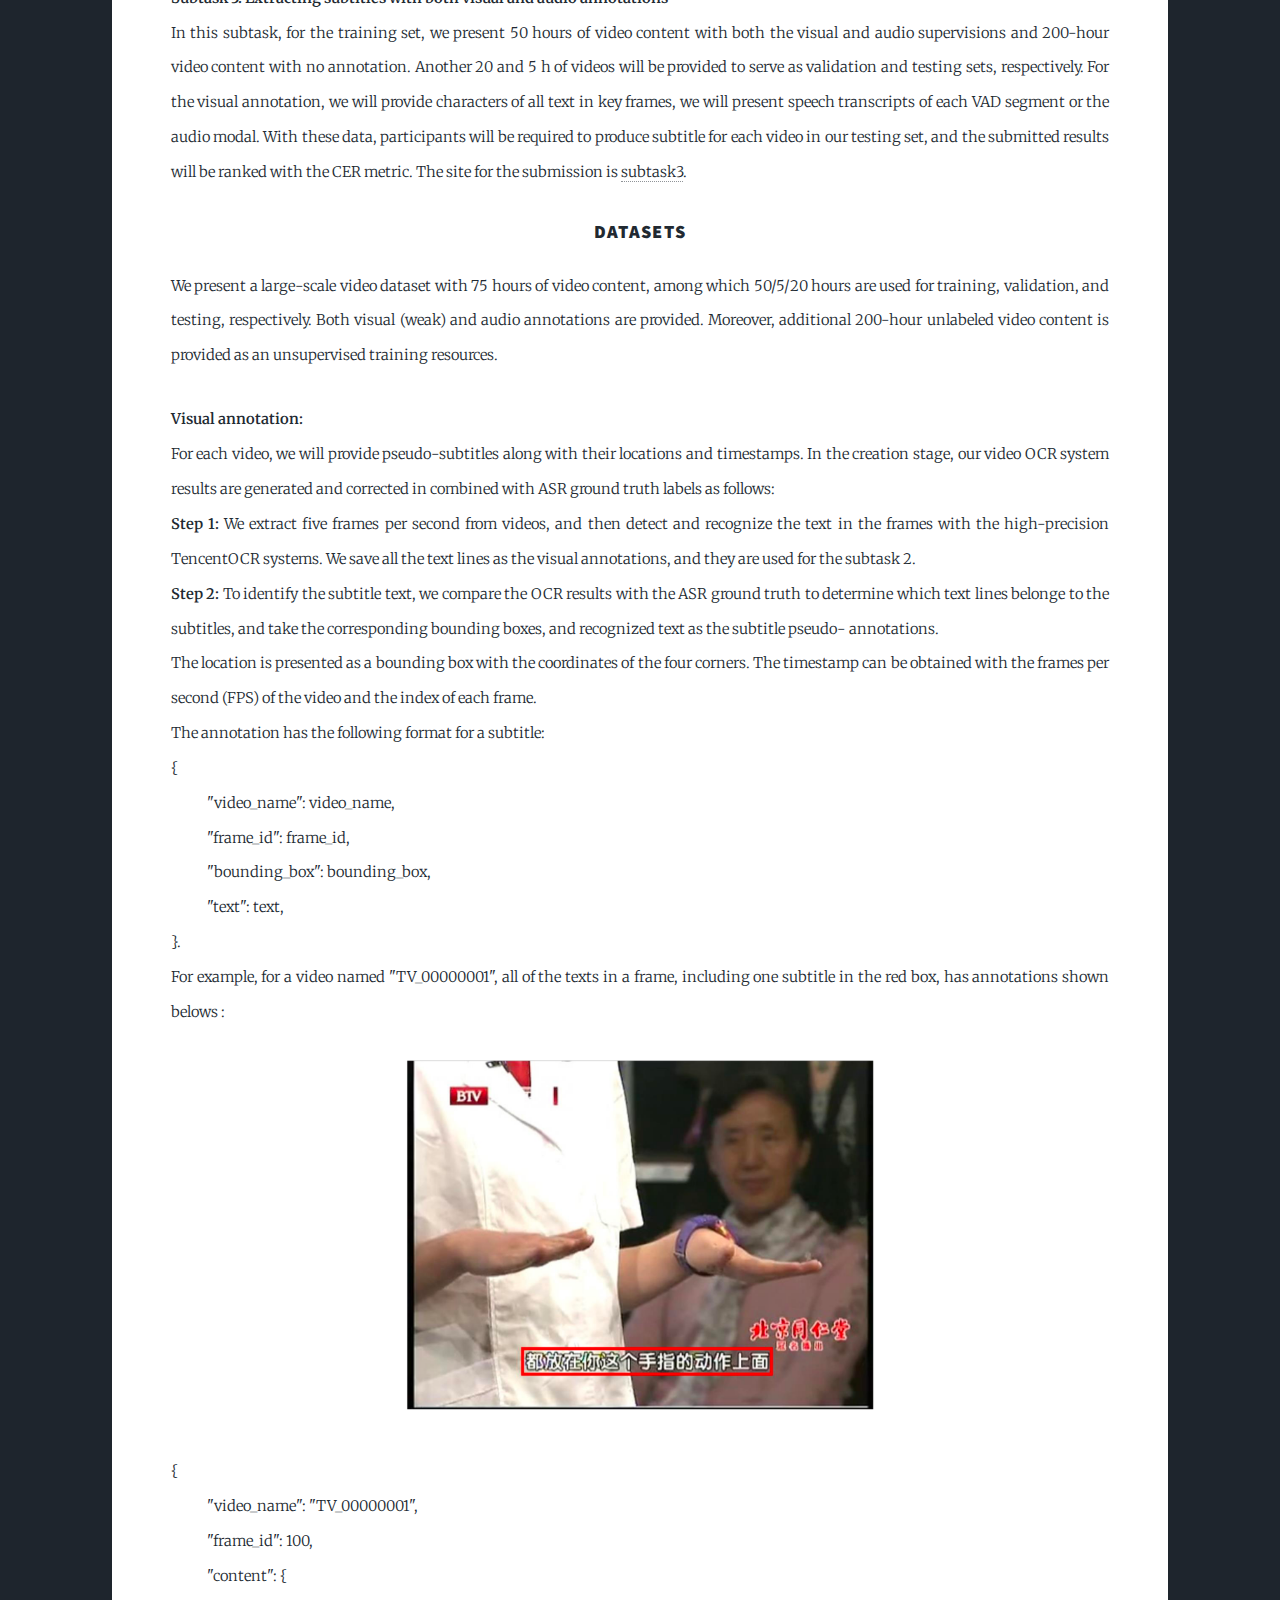
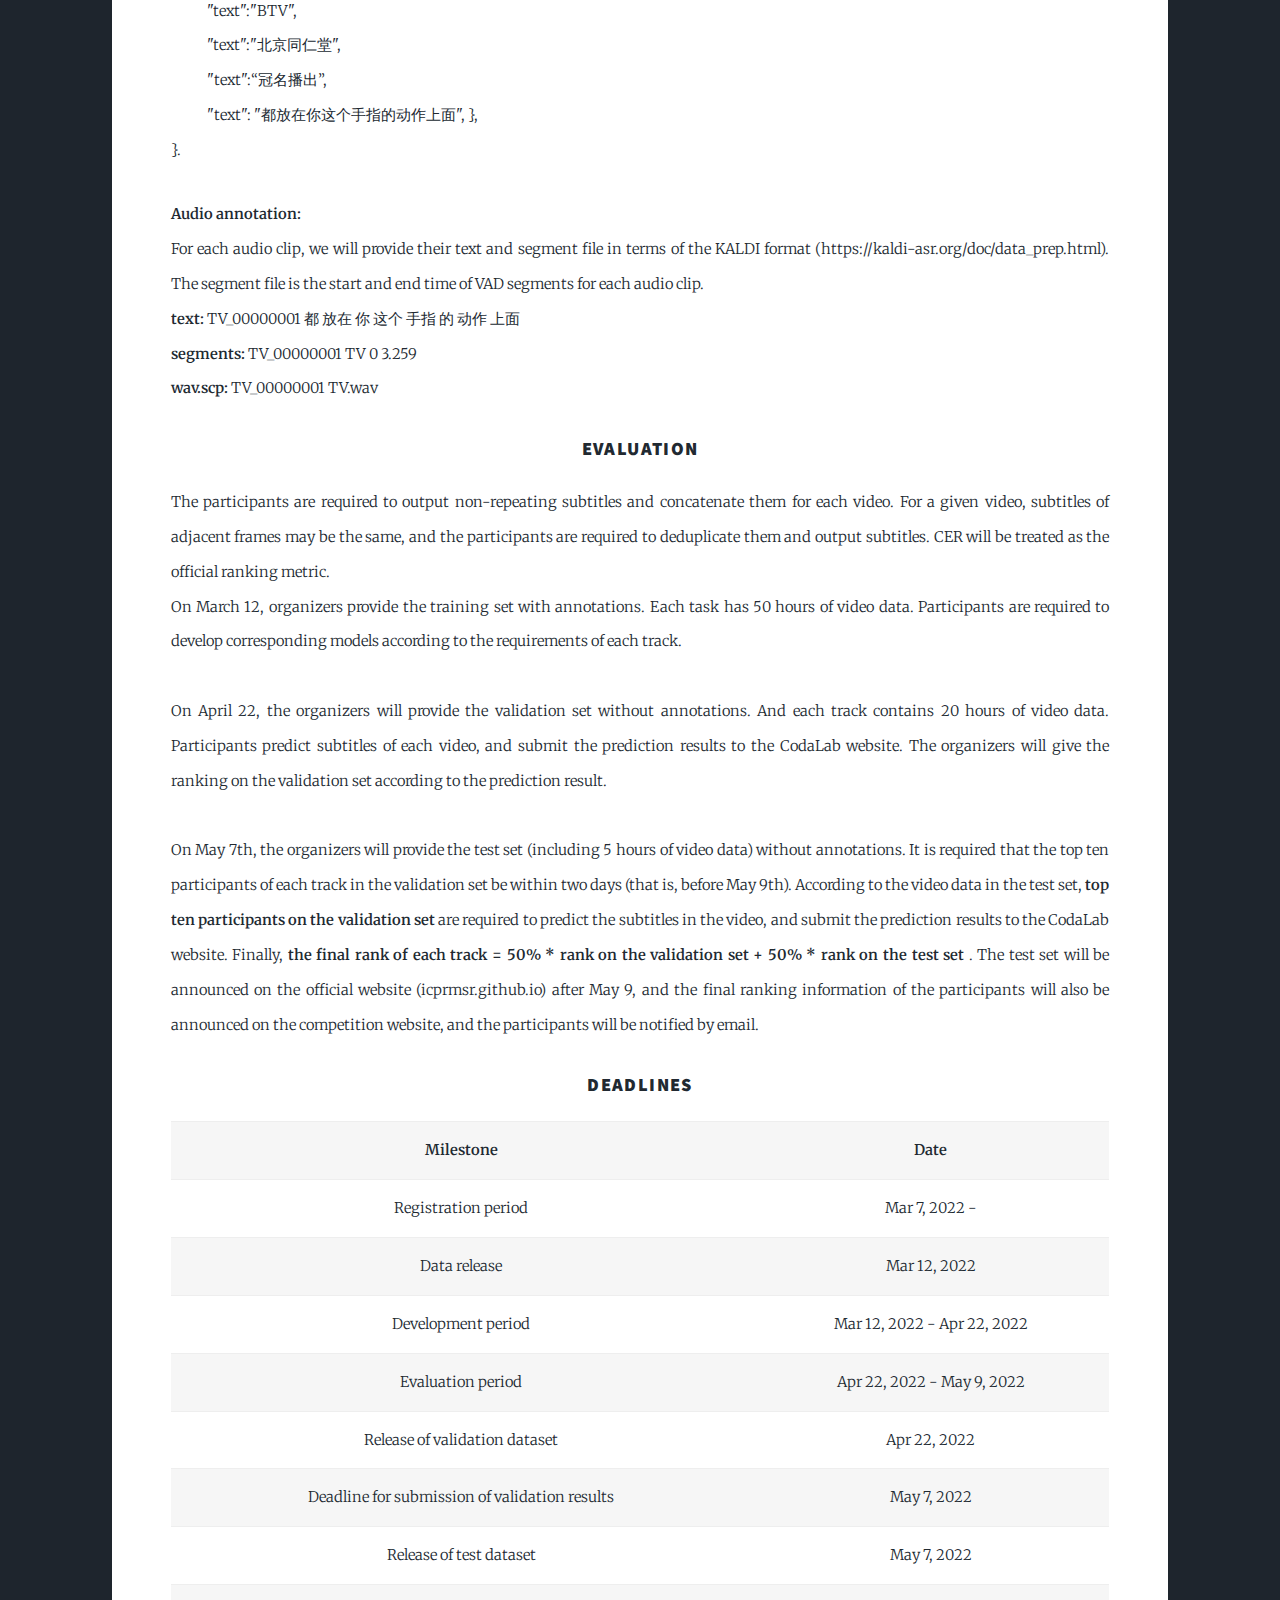
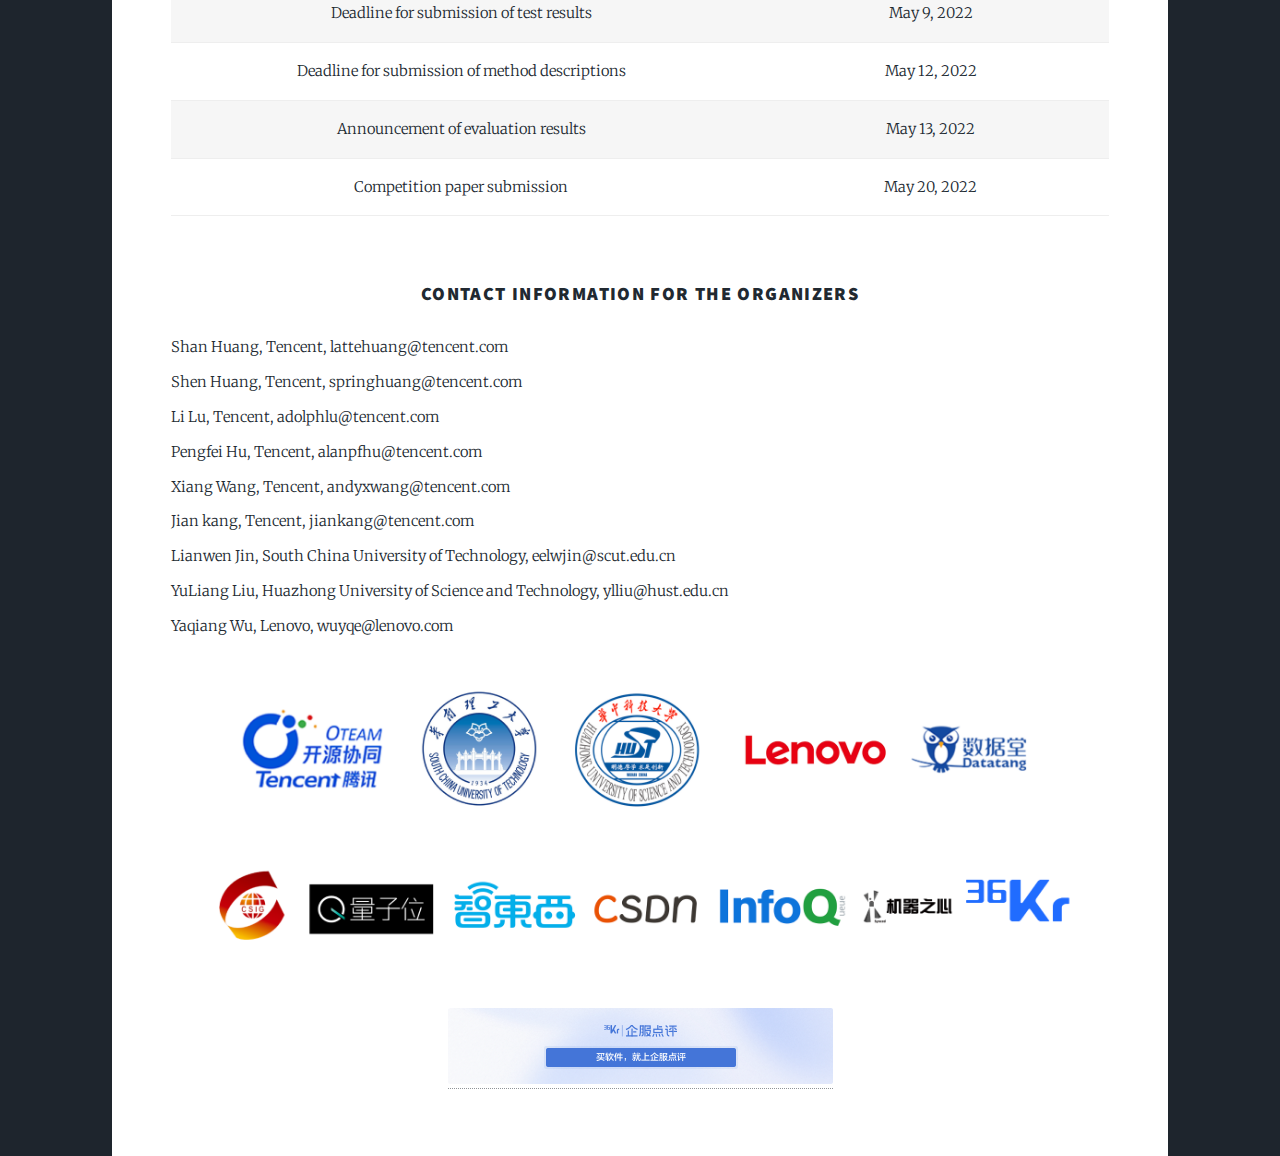
==== commit ff837ec6: "Update index.html" ====
--- a/index.html
+++ b/index.html
@@ -60,7 +60,7 @@
 								</tr>
 								<tr>
 									<td> 1 </td>
-									<td> Jingqun Tang, Yangke huang, Xiehao Yuan, Wenqing Zhang, Wei hua </td>
+									<td> Jingqun Tang, Yangke Huang, Haoyuan Xie, Wenqing Zhang, Wei Hua </td>
 									<td> Netease; Zhejiang University; Huazhong University of Science and Technology </td>
 								</tr>
 								<tr>
@@ -71,7 +71,7 @@
 								<tr>
 									<td> 3 </td>
 									<td> Binbin Du, Yingxin Zhang, Rui Deng </td>
-									<td> Netease </td>
+									<td> Yidun AI Lab, GrowthEase </td>
 								</tr>
 							</table>
 							</p>
@@ -97,7 +97,7 @@
 								<tr>
 									<td> 3 </td>
 									<td> Binbin Du, Yingxin Zhang, Rui Deng </td>
-									<td> Netease </td>
+									<td> Yidun AI Lab, GrowthEase </td>
 								</tr>
 							</table>
 							</p>
@@ -115,17 +115,17 @@
 								<tr>
 									<td> 1 </td>
 									<td> Binbin Du, Yingxin Zhang, Rui Deng </td>
-									<td> Netease </td>
-								</tr>
-
-								<tr>
-									<td> 2 </td>
-									<td> Jiawei Liu, Hao Wang, Weining Wang, Xingjian He, Jing Liu </td>
+									<td> Yidun AI Lab, GrowthEase </td>
+								</tr>
+
+								<tr>
+									<td> <br><br> 2 </td>
+									<td> <br> Jiawei Liu, Hao Wang, Weining Wang, <br> Xingjian He, Jing Liu </td>
 									<td> Institute of Automation, <br> Chinese Academy of Sciences; <br> University of Chinese Academy of Sciences </td>
 								</tr>
 								<tr>
 									<td> <br> 3  </td>
-									<td>   Zhi Qiao, Ye Yuan, Yaoping Wang, Zhilong Ji, Chengfei Li, Yaguang Gong, <br> Zhichao zhao, Changbin Chen, Jinfeng Bai  </td>
+									<td>   Zhi Qiao, Ye Yuan, Yaoping Wang, Zhilong Ji, Chengfei Li, Yaguang Gong, <br> Zhichao Zhao, Changbin Chen, Jinfeng Bai  </td>
 									<td> <br> Tomorrow Advancing Life </td>
 								</tr>
 								
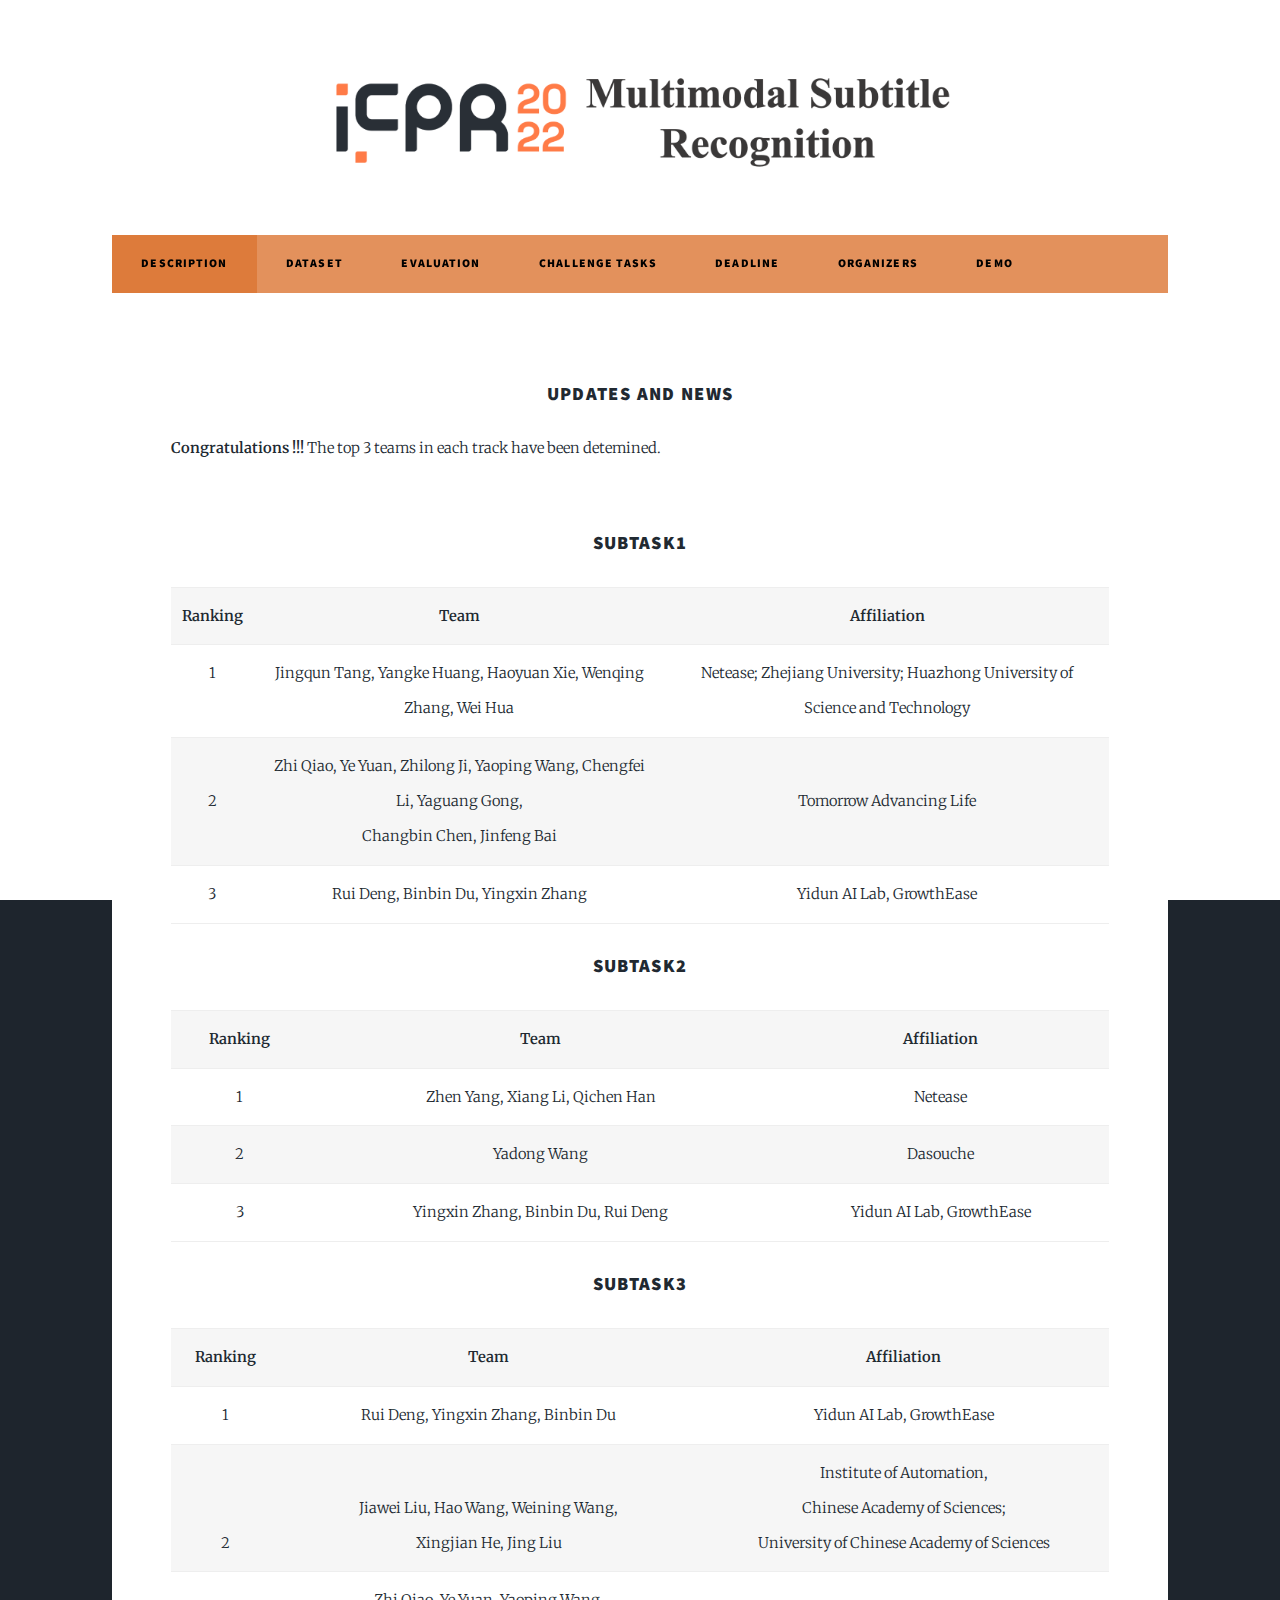
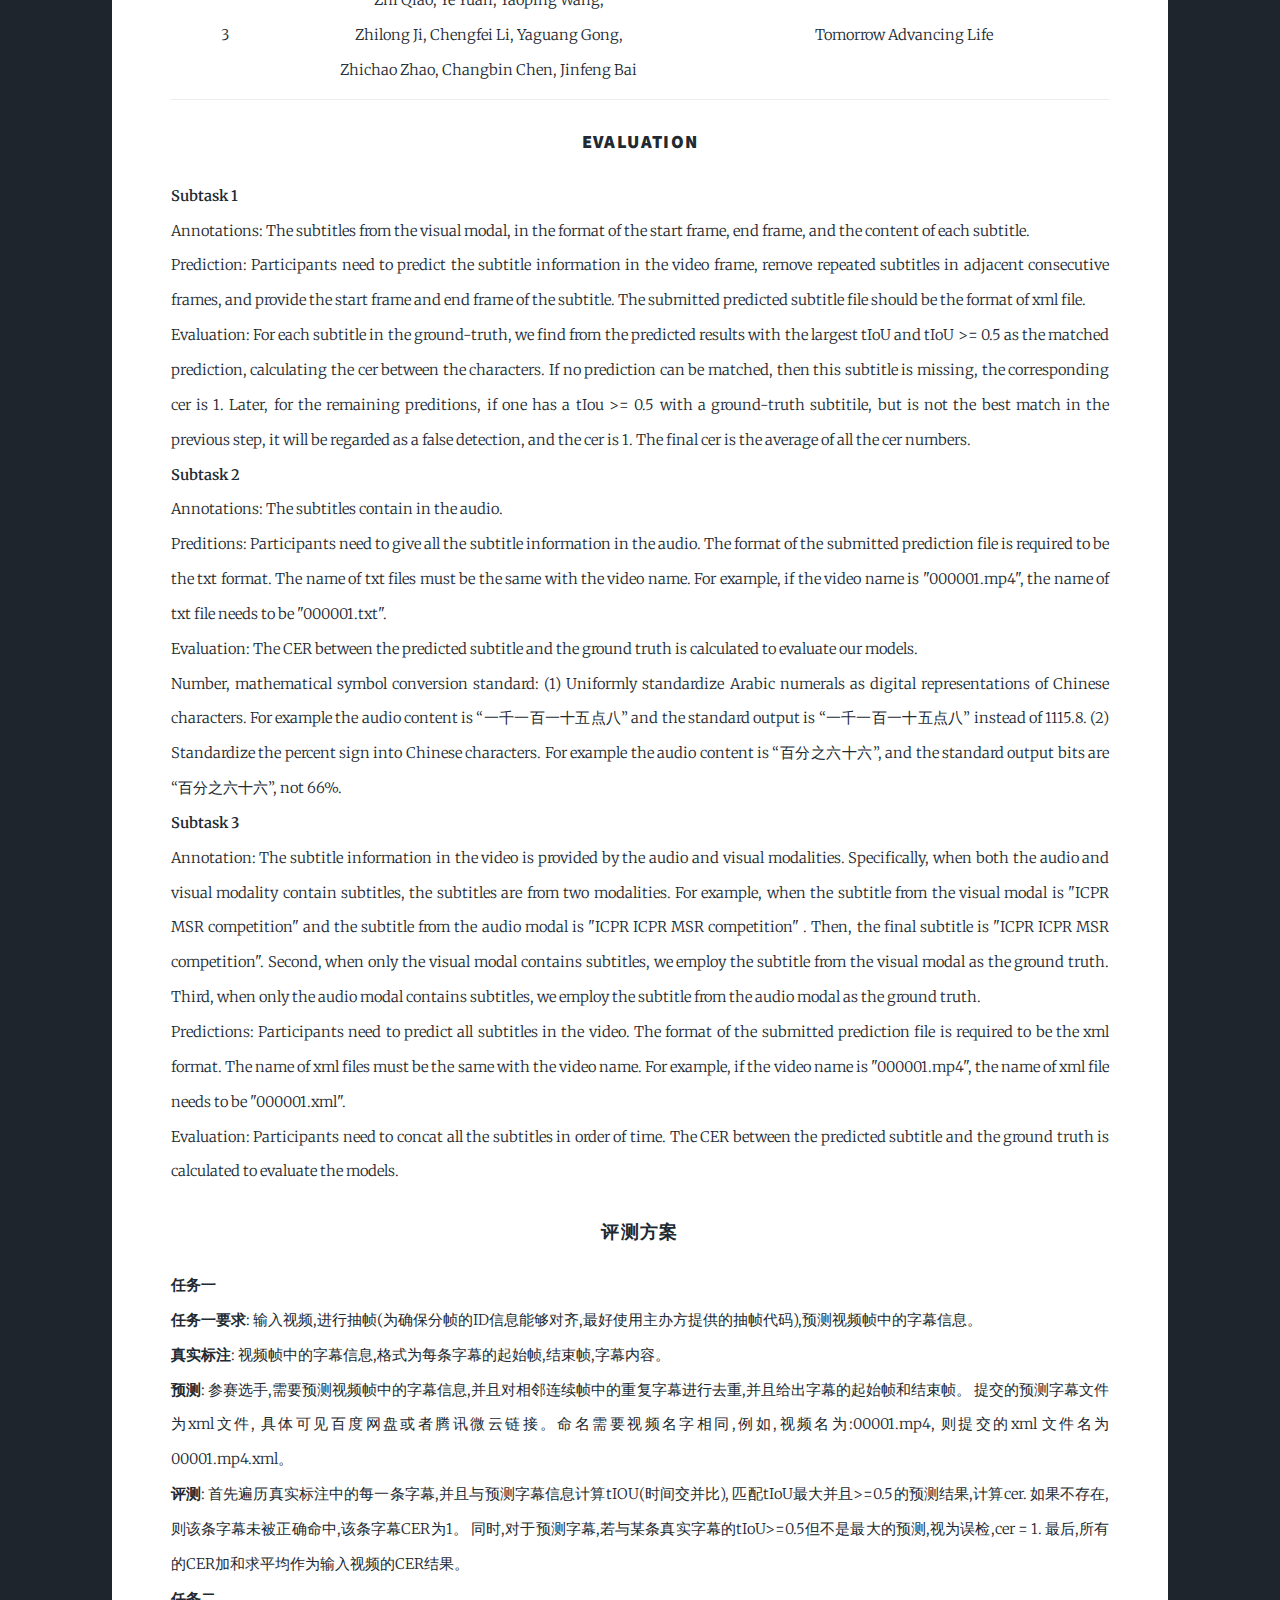
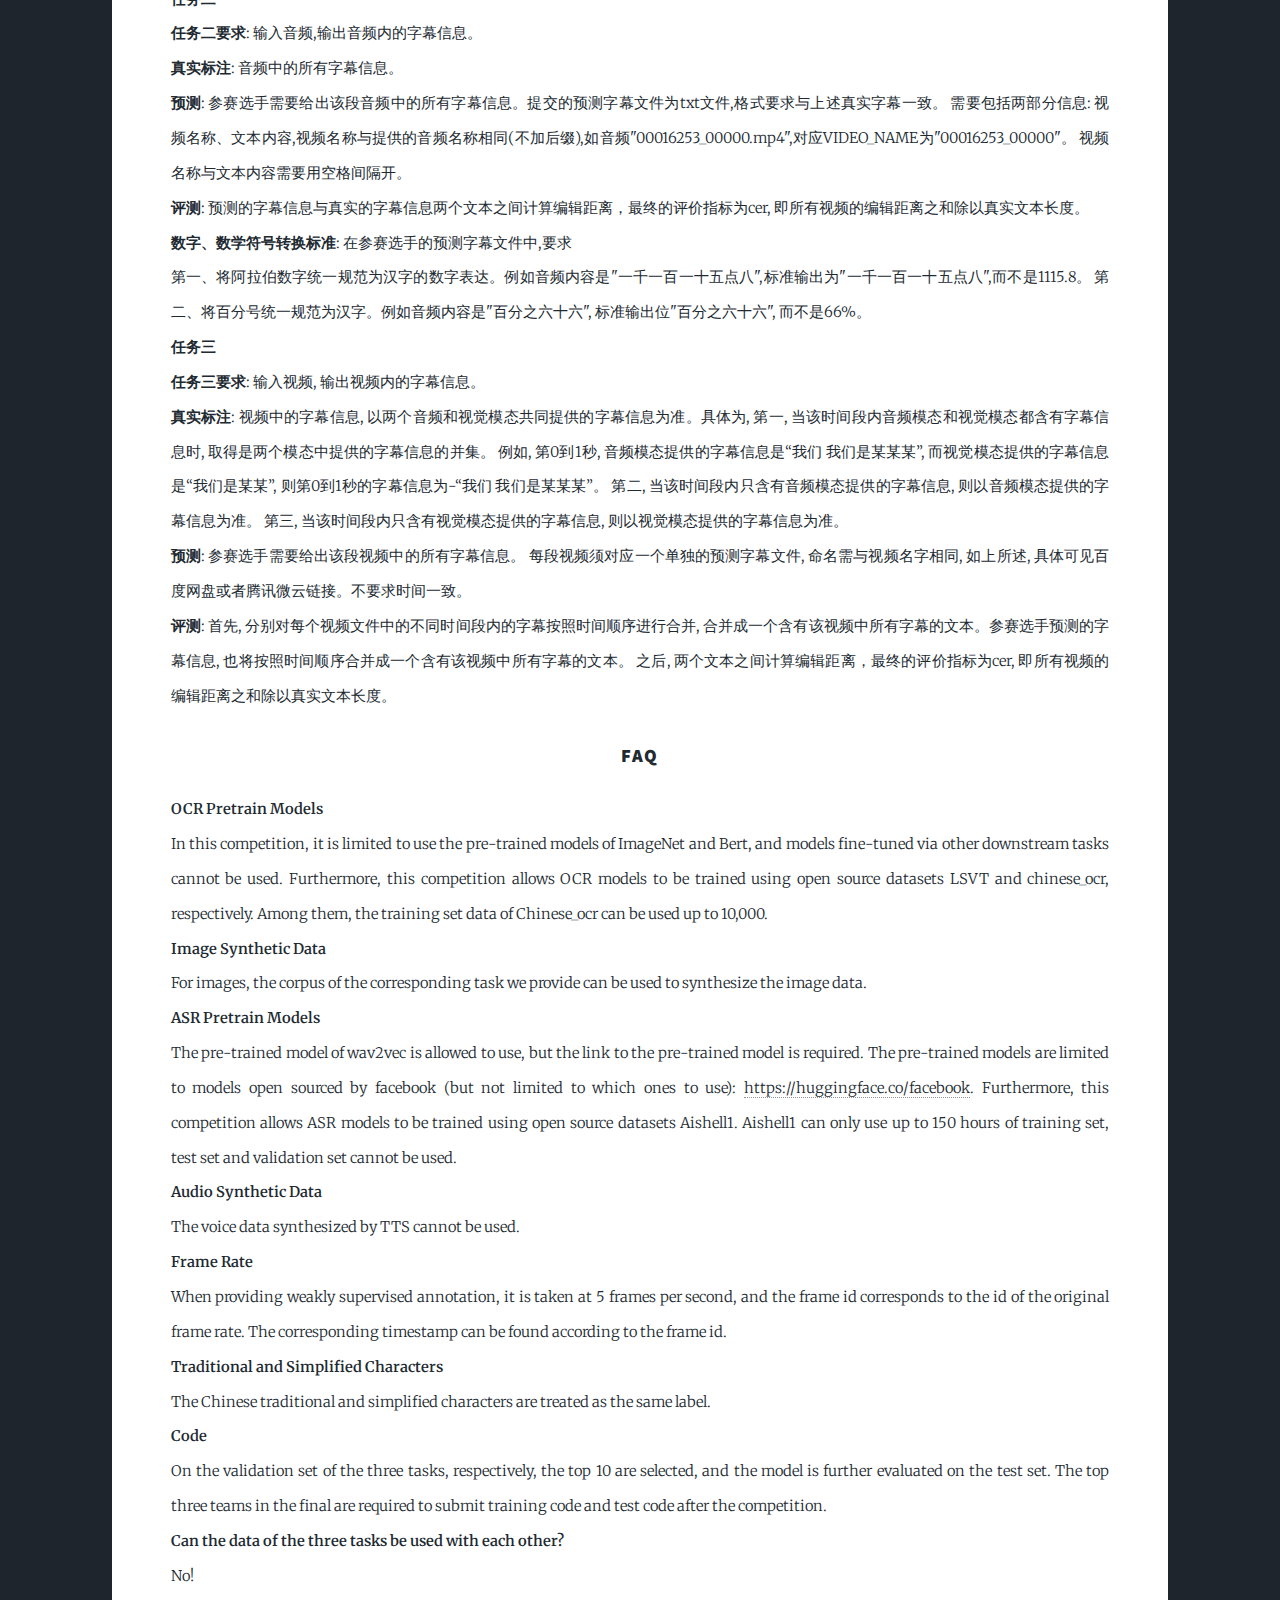
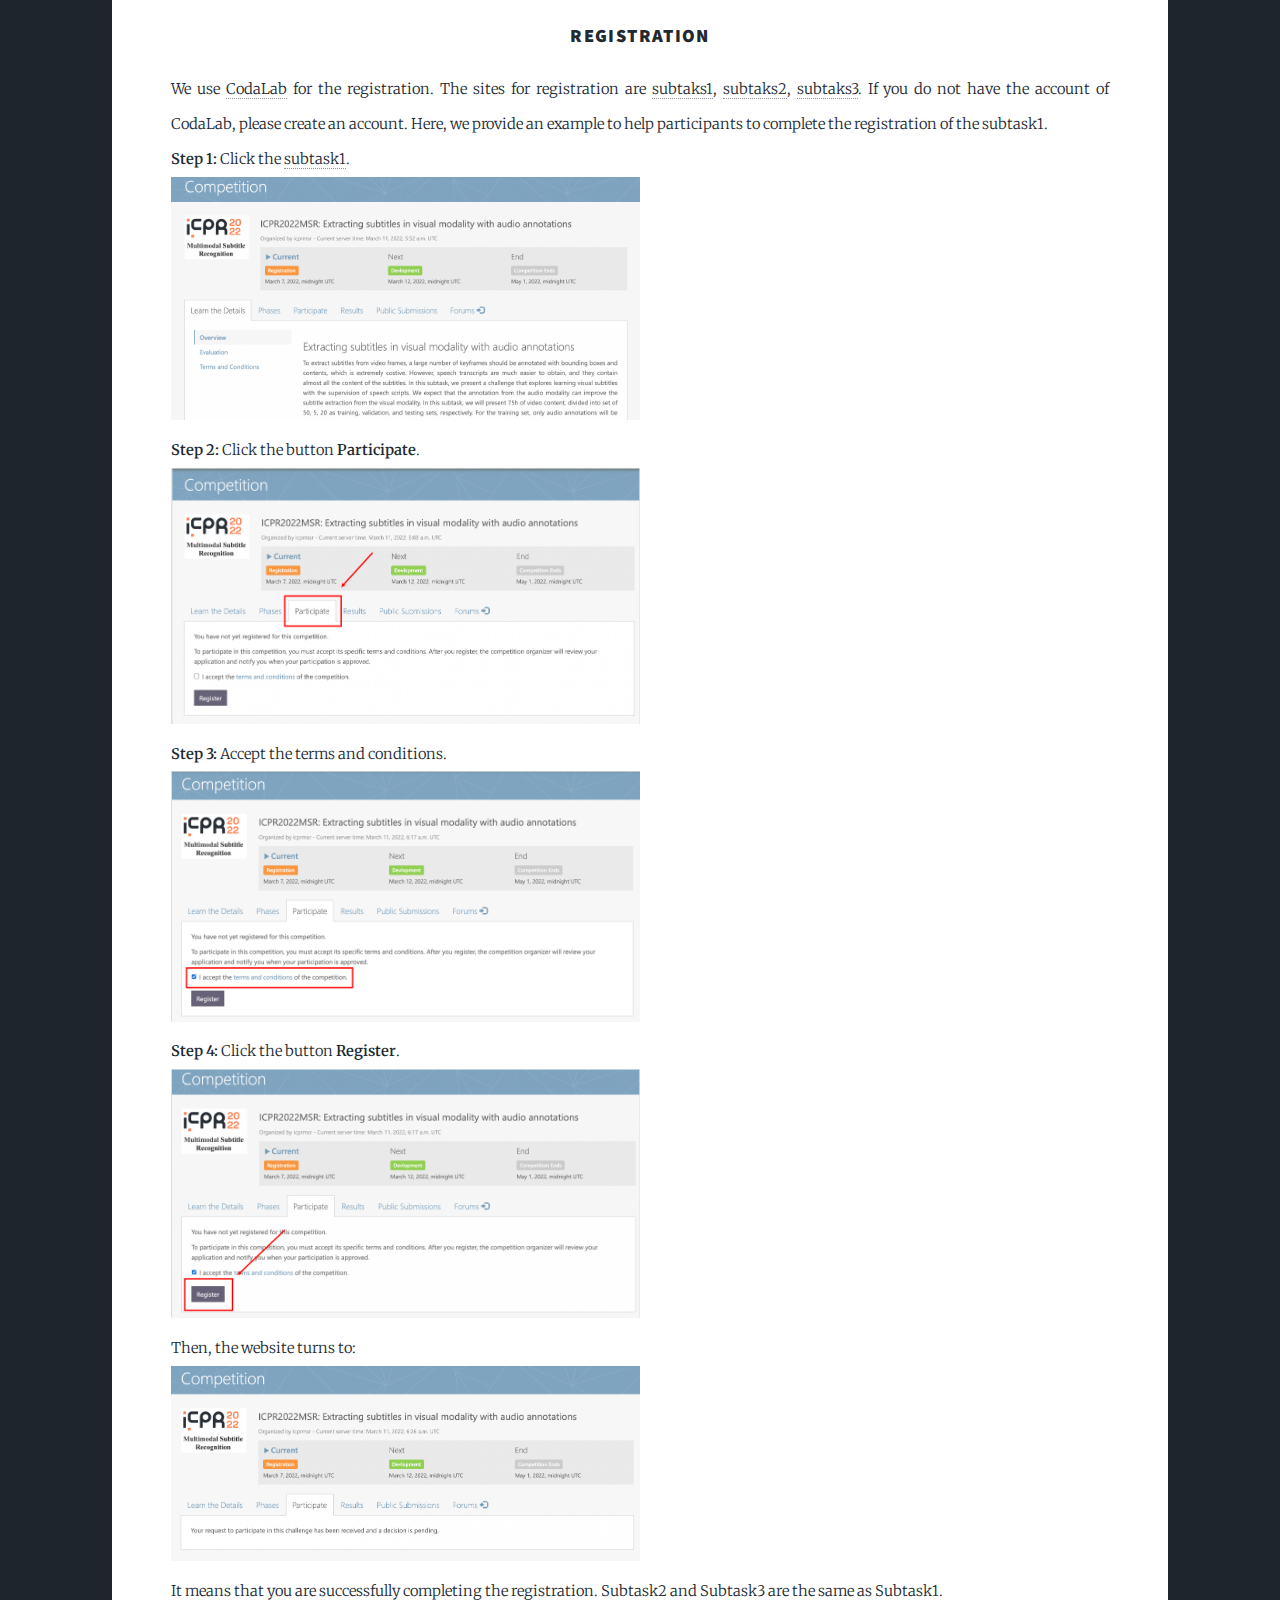
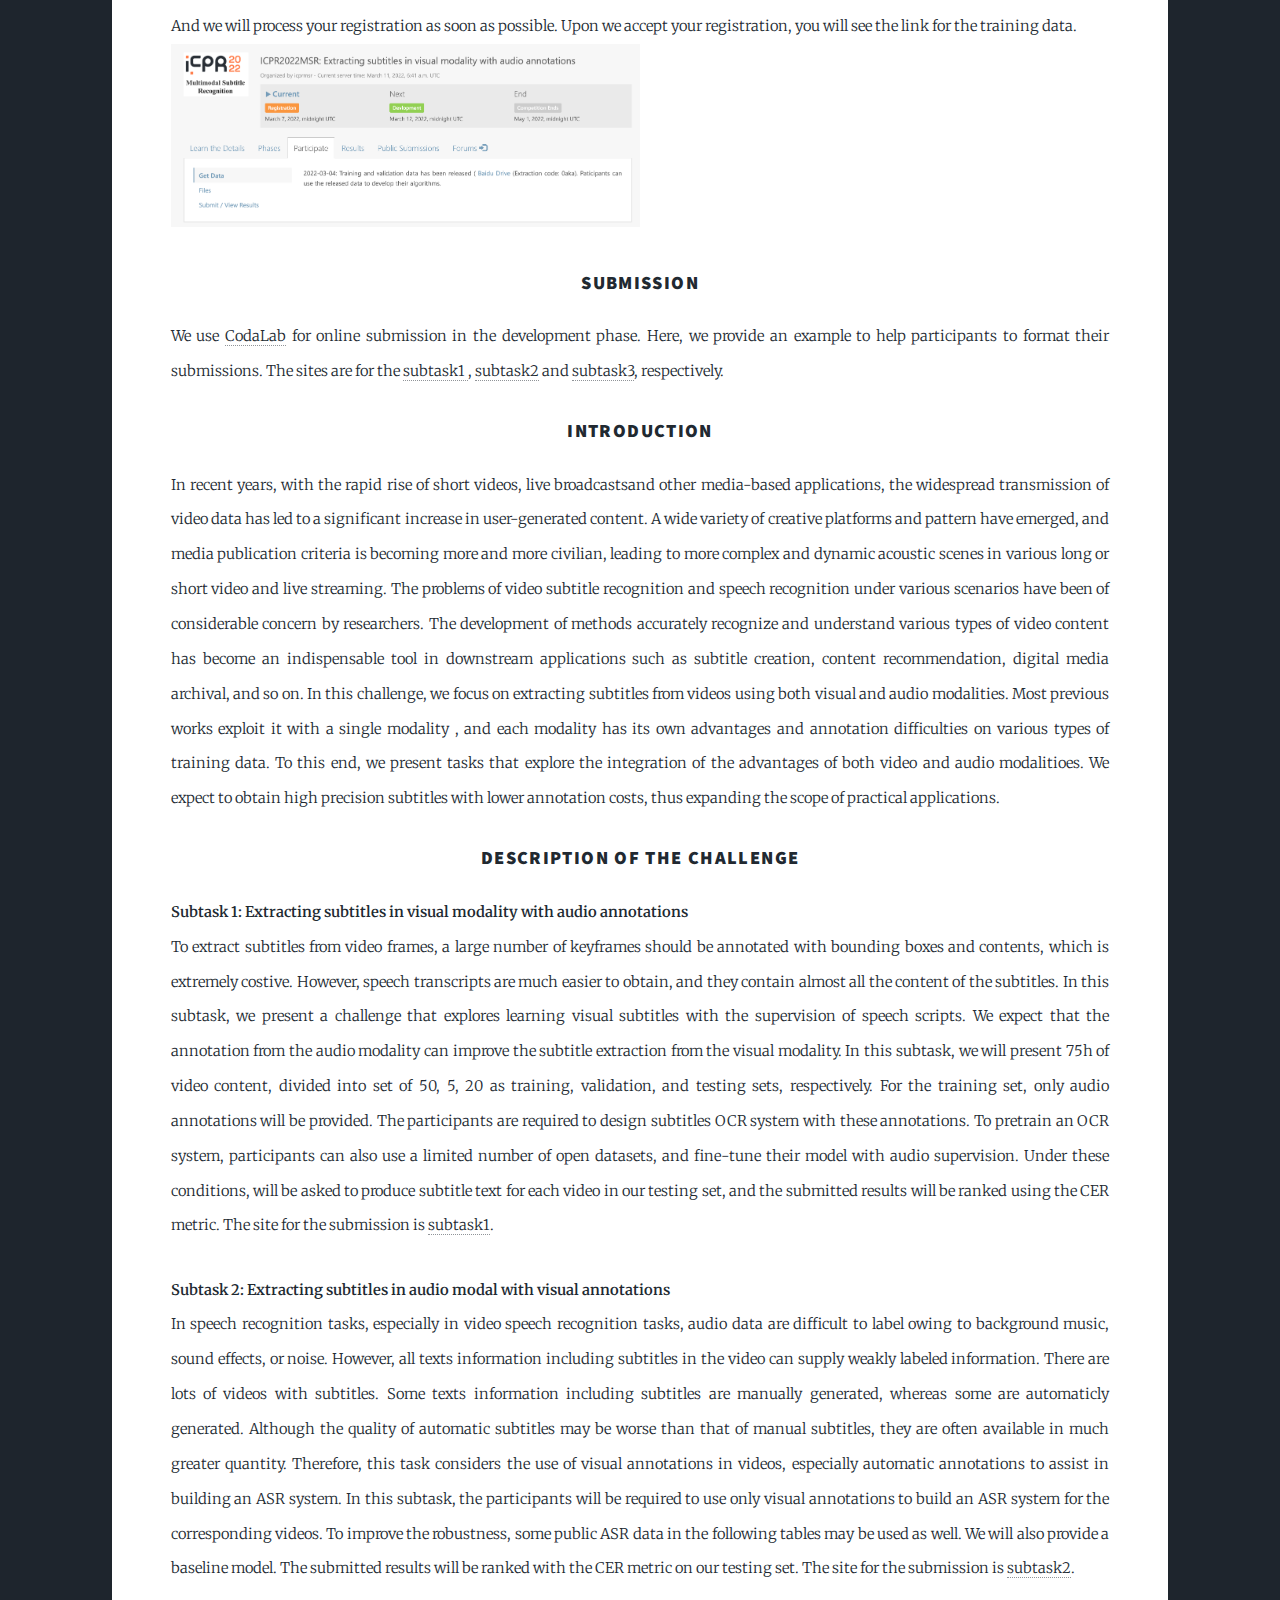
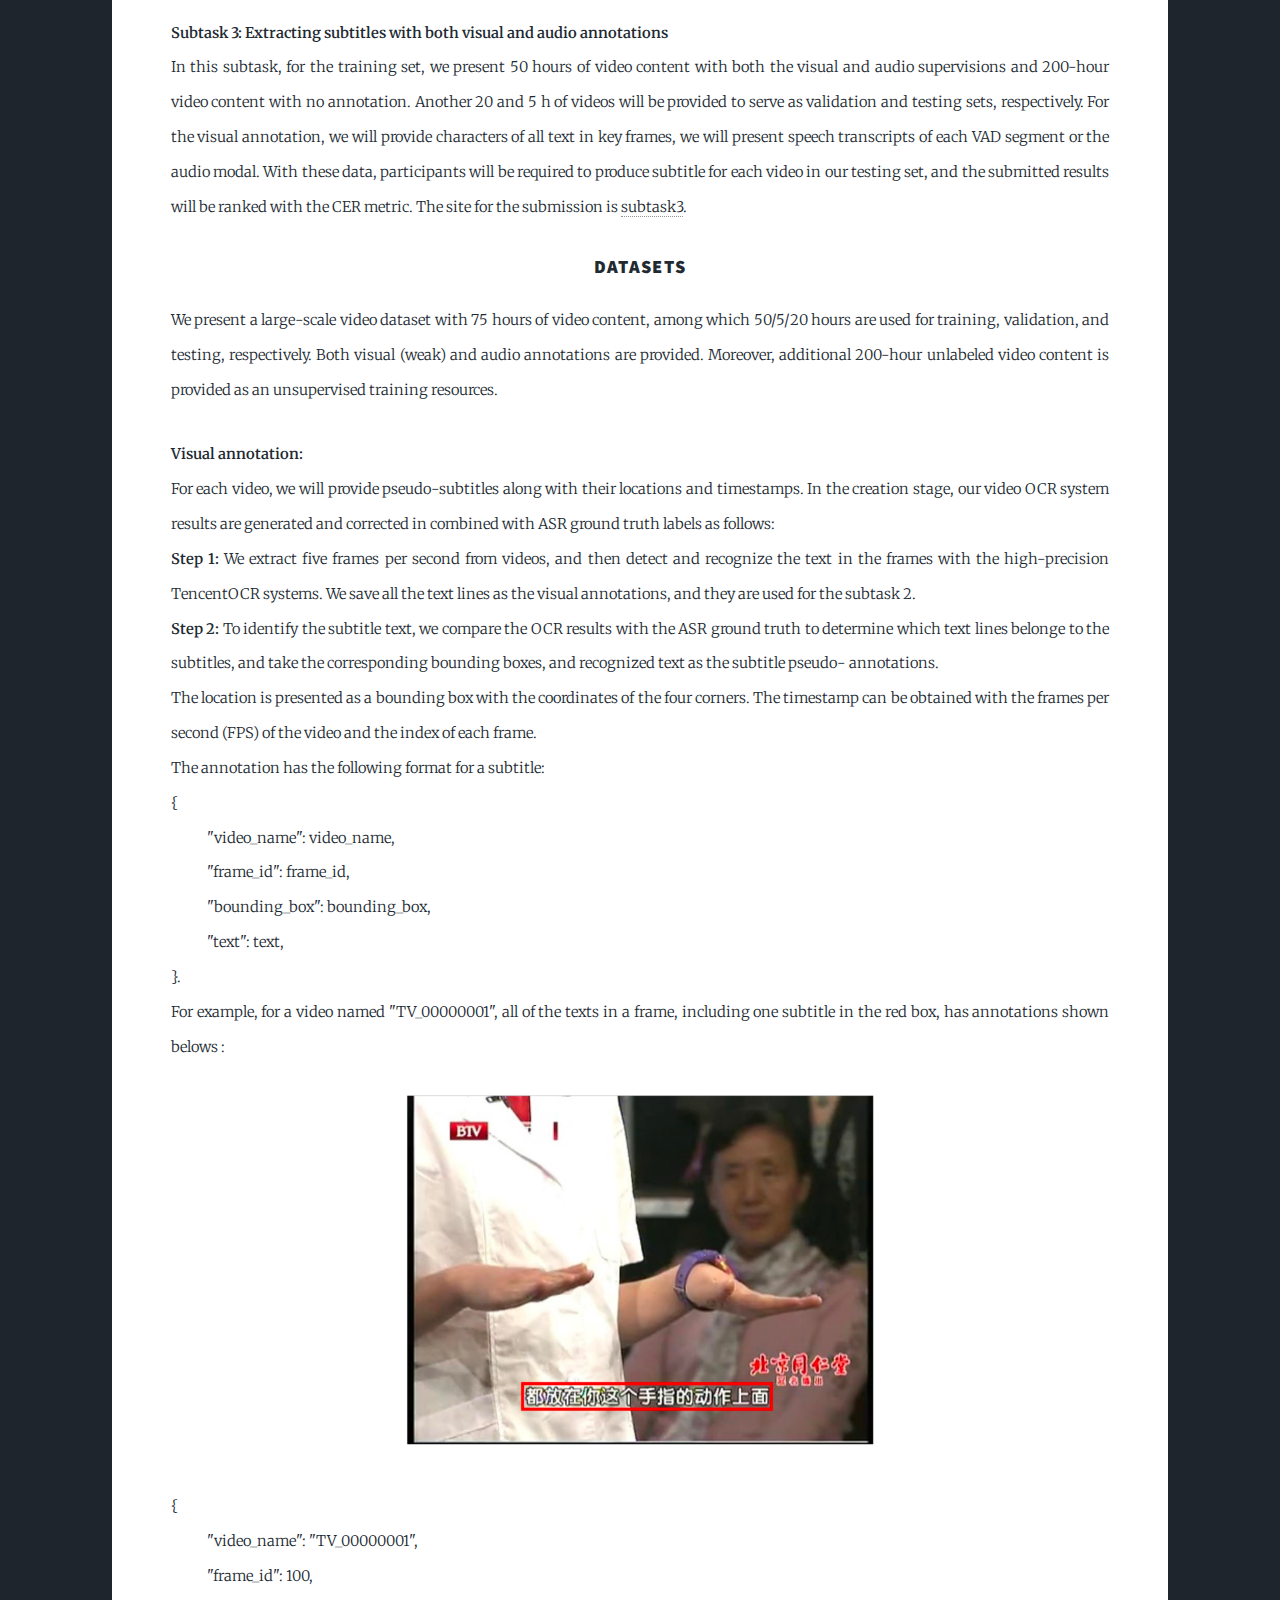
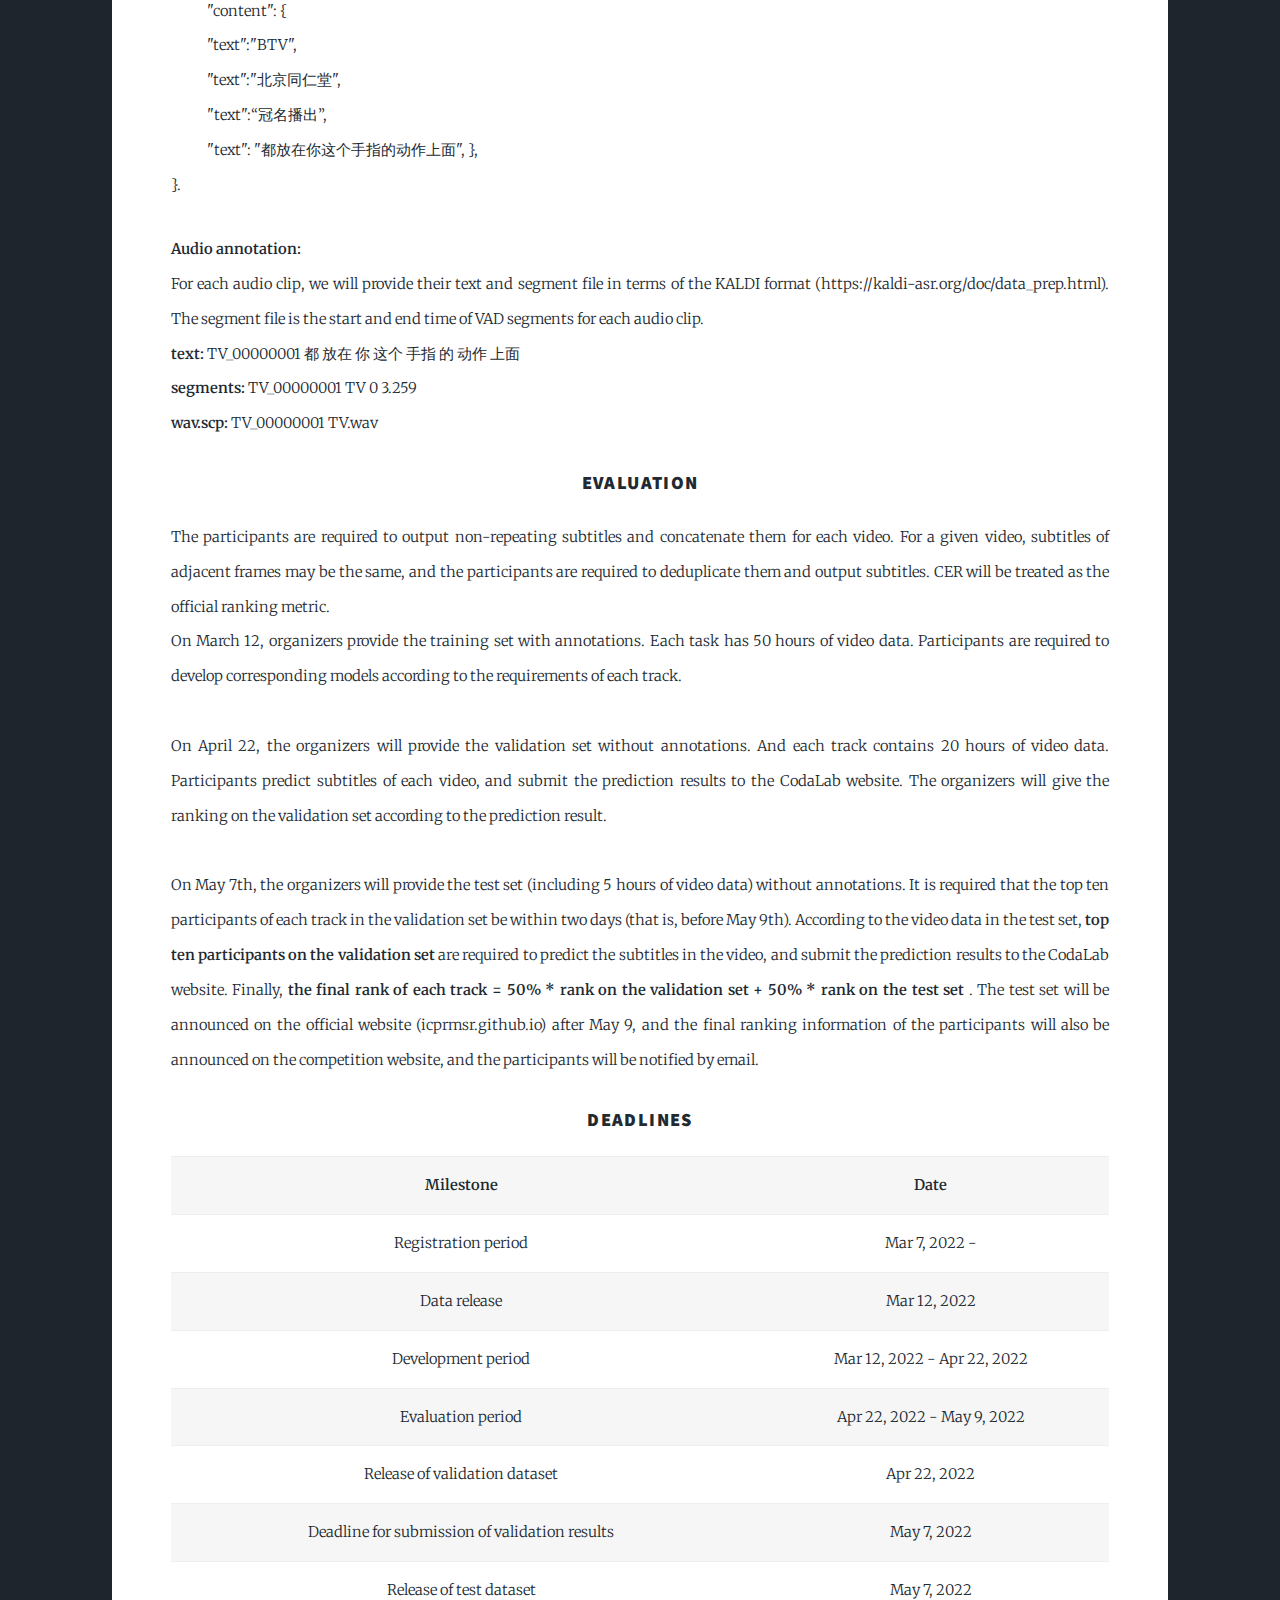
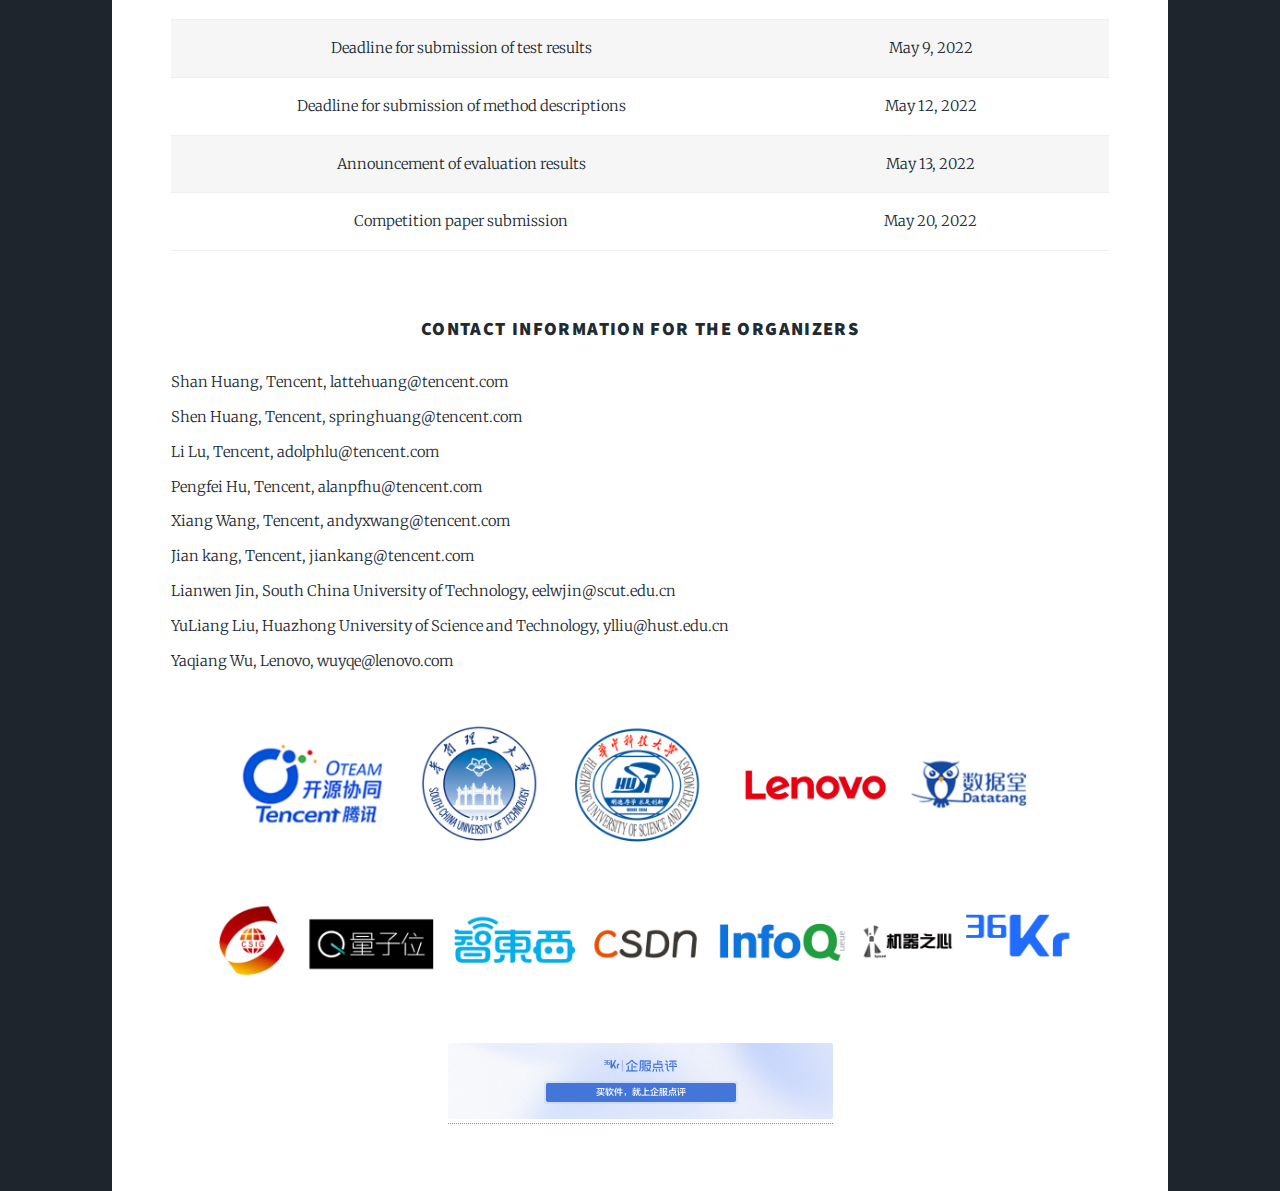
==== commit 2f06490c: "Update index.html" ====
--- a/index.html
+++ b/index.html
@@ -70,7 +70,7 @@
 								</tr>
 								<tr>
 									<td> 3 </td>
-									<td> Binbin Du, Yingxin Zhang, Rui Deng </td>
+									<td> Rui Deng, Binbin Du, Yingxin Zhang </td>
 									<td> Yidun AI Lab, GrowthEase </td>
 								</tr>
 							</table>
@@ -96,7 +96,7 @@
 								</tr>
 								<tr>
 									<td> 3 </td>
-									<td> Binbin Du, Yingxin Zhang, Rui Deng </td>
+									<td> Yingxin Zhang, Binbin Du, Rui Deng </td>
 									<td> Yidun AI Lab, GrowthEase </td>
 								</tr>
 							</table>
@@ -114,7 +114,7 @@
 
 								<tr>
 									<td> 1 </td>
-									<td> Binbin Du, Yingxin Zhang, Rui Deng </td>
+									<td> Rui Deng, Yingxin Zhang, Binbin Du </td>
 									<td> Yidun AI Lab, GrowthEase </td>
 								</tr>
 
@@ -125,7 +125,7 @@
 								</tr>
 								<tr>
 									<td> <br> 3  </td>
-									<td>   Zhi Qiao, Ye Yuan, Yaoping Wang, Zhilong Ji, Chengfei Li, Yaguang Gong, <br> Zhichao Zhao, Changbin Chen, Jinfeng Bai  </td>
+									<td>   Zhi Qiao, Ye Yuan, Yaoping Wang, <br> Zhilong Ji, Chengfei Li, Yaguang Gong, <br> Zhichao Zhao, Changbin Chen, Jinfeng Bai  </td>
 									<td> <br> Tomorrow Advancing Life </td>
 								</tr>
 								
